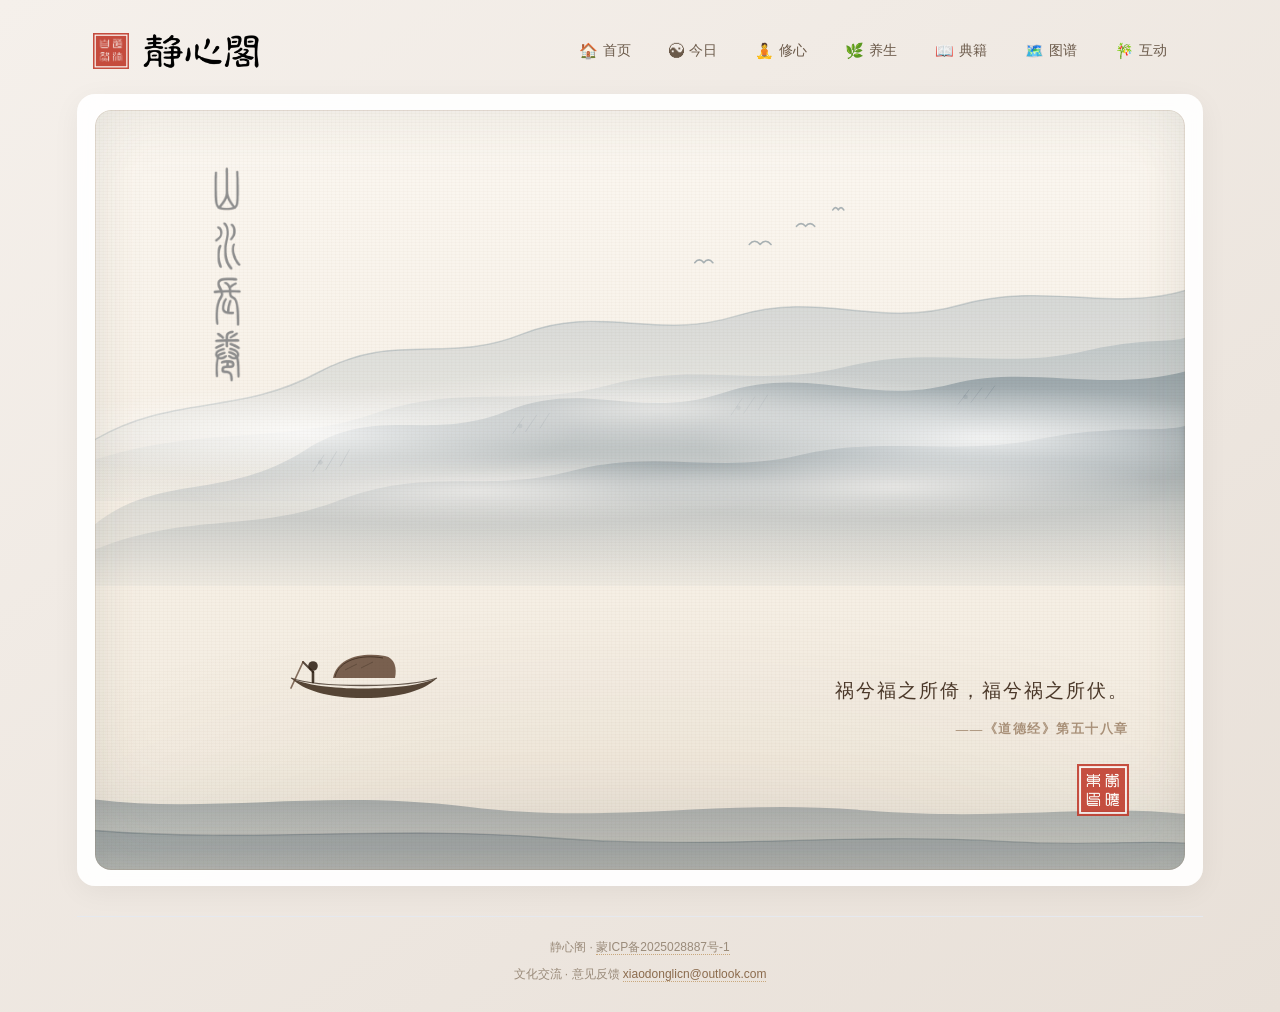
==== src/main/resources/static/index-test.html @ b9351927 "首页-优化" ====
<!DOCTYPE html>
<html lang="zh-CN">
<head>
    <meta charset="UTF-8">
    <meta name="viewport" content="width=device-width, initial-scale=1.0">
    <meta name="referrer" content="no-referrer" />
    <title>静心阁</title>
    <link rel="icon" type="image/svg+xml" href="data:image/svg+xml,%3Csvg xmlns='http://www.w3.org/2000/svg' viewBox='0 0 100 100'%3E%3Ctext y='.9em' font-size='90'%3E☯%3C/text%3E%3C/svg%3E">
    <style>

        /* ===== 全局重置 & 字体 ===== */
        * {
            margin: 0;
            padding: 0;
            box-sizing: border-box;
        }

        body {
            font-family: 'Segoe UI', 'PingFang SC', 'Microsoft YaHei', sans-serif;
            background: linear-gradient(145deg, #f5f0eb 0%, #e8e0d8 100%);
            min-height: 100vh;
            color: #2c2c2c;
            padding: 20px;
        }

        .container {
            max-width: min(88vw, 1800px);
            margin: 0 auto;
        }
        /* header 包裹层：让 nav 的 absolute 参照它 */
        .header-wrapper {
            position: relative;
            z-index: 100;
            margin-bottom: 12px;
        }
        /* ===== 头部 ===== */
        /* ===== 头部：移动端同样透明融入 ===== */
        header {
            background: transparent;
            backdrop-filter: none;
            -webkit-backdrop-filter: none;
            border-radius: 0;
            padding: 12px 16px;
            flex-direction: row;
            align-items: center;
            justify-content: space-between;
            text-align: left;
            position: relative;
            min-height: auto;
            gap: 14px;
            flex-wrap: nowrap;
            box-shadow: none;
            border-bottom: none;
        }
        @media (min-width: 769px) {
            nav {
                position: absolute;
                top: 50%;
                right: 20px;
                transform: translateY(-50%);
                display: flex;
                gap: 6px;
                align-items: center;
                z-index: 110;
            }
        }
        .logo {
            display: flex;
            align-items: center;
            gap: 10px;
        }

        /* 印章：小方图 */
        .logo-seal {
            width: 36px;
            height: 36px;
            object-fit: contain;
            display: block;
            opacity: 0.9;
            transition: opacity 0.3s ease, transform 0.3s ease;
            flex-shrink: 0;     /* 防止被挤压 */
        }

        .logo-seal:hover {
            opacity: 1;
            transform: scale(1.05);
        }

        .logo-banner {
            height: 38px;
            width: auto;
            object-fit: contain;
            display: block;
            opacity: 1;
            transition: opacity 0.3s ease, transform 0.3s ease;
        }

        .logo-banner:hover {
            opacity: 1;
            transform: scale(1.02);
        }

        /* ===== 导航：分组下拉 + 移动端抽屉 ===== */
        .nav-toggle {
            display: none;
            background: transparent;
            border: none;
            font-size: 22px;
            color: #5a3e2b;
            cursor: pointer;
            padding: 6px 10px;
            border-radius: 10px;
            transition: all 0.25s;
            font-family: 'STKaiti', 'KaiTi', serif;
        }

        .nav-toggle:hover,
        .nav-toggle:active {
            background: rgba(139, 107, 77, 0.10);
        }
        nav {
            display: flex;
            gap: 6px;
            align-items: center;
            flex-wrap: wrap;
        }



        .nav-group {
            position: relative;
        }

        .nav-group-title {
            display: inline-flex;
            align-items: center;
            gap: 5px;
            padding: 7px 16px;
            border-radius: 30px;
            font-size: 14px;
            font-weight: 500;
            color: #6b5a4a;
            cursor: pointer;
            transition: all 0.25s ease;
            white-space: nowrap;
            user-select: none;
            font-family: 'STKaiti', 'KaiTi', 'Georgia', serif;
        }

        .nav-group-title .nav-icon {
            font-size: 15px;
            line-height: 1;
        }

        .nav-group-title:hover {
            background: rgba(139, 107, 77, 0.12);
        }

        .nav-group-title.active {
            background: #5a3e2b;
            color: #fff;
        }

        /* ----- 下拉菜单（PC端水墨典雅版） ----- */
        .nav-dropdown {
            position: absolute;
            top: calc(100% + 14px);
            left: 50%;
            transform: translateX(-50%) translateY(-12px) scale(0.96);
            /* 宣纸质感：暖白渐变 + 细麻纹 */
            background:
                    repeating-linear-gradient(0deg, rgba(139,107,77,0.025) 0 1px, transparent 1px 3px),
                    repeating-linear-gradient(90deg, rgba(139,107,77,0.02) 0 1px, transparent 1px 4px),
                    linear-gradient(160deg, #fdfaf6 0%, #f8f2e9 100%);
            backdrop-filter: blur(14px) saturate(1.1);
            -webkit-backdrop-filter: blur(14px) saturate(1.1);
            border-radius: 6px;              /* 更方正，接近印章/册页 */
            padding: 10px 8px;
            min-width: 156px;
            /* 淡淡的墨线描边 + 极柔投影 */
            box-shadow:
                    inset 0 0 0 1px rgba(139, 107, 77, 0.18),
                    inset 0 0 24px rgba(139, 107, 77, 0.05),
                    0 12px 36px rgba(90, 62, 43, 0.16),
                    0 3px 10px rgba(90, 62, 43, 0.08);
            opacity: 0;
            visibility: hidden;
            /* 缓缓展开：位移 + 缩放 + 淡入，缓动更"水墨" */
            transition:
                    opacity 0.55s cubic-bezier(0.22, 0.61, 0.36, 1),
                    transform 0.55s cubic-bezier(0.22, 0.61, 0.36, 1),
                    visibility 0.55s;
            transform-origin: top center;
            z-index: 200;
            pointer-events: none;
        }

        /* 顶部小三角：改为"笔尖"般的墨点，而非生硬的方块 */
        .nav-dropdown::before {
            content: "";
            position: absolute;
            top: -5px;
            left: 50%;
            transform: translateX(-50%) rotate(45deg);
            width: 9px;
            height: 9px;
            background: #fdfaf6;
            border-left: 1px solid rgba(139, 107, 77, 0.2);
            border-top: 1px solid rgba(139, 107, 77, 0.2);
            border-radius: 2px 0 0 0;
        }

        /* 悬停桥：填补空隙，防止鼠标移动时菜单消失 */
        .nav-dropdown::after {
            content: "";
            position: absolute;
            top: -16px;
            left: 0;
            right: 0;
            height: 16px;
            background: transparent;
            pointer-events: auto;
        }

        .nav-group:hover .nav-dropdown,
        .nav-group.open .nav-dropdown {
            opacity: 1;
            visibility: visible;
            transform: translateX(-50%) translateY(0) scale(1);
            pointer-events: auto;
        }

        /* 子项：更舒展、更有书卷气 */
        .nav-dropdown a {
            display: block;
            position: relative;
            padding: 10px 22px;
            border-radius: 4px;
            font-size: 14px;
            color: #5a3e2b;
            white-space: nowrap;
            text-align: center;
            text-decoration: none;
            cursor: pointer;
            font-family: 'STKaiti', 'KaiTi', 'Georgia', serif;
            letter-spacing: 1px;
            /* 逐条淡入的初始态 */
            opacity: 0;
            transform: translateY(-4px);
            transition:
                    background 0.28s ease,
                    color 0.28s ease,
                    opacity 0.4s ease,
                    transform 0.4s ease;
        }

        /* 展开时子项逐条浮现 */
        .nav-group:hover .nav-dropdown a,
        .nav-group.open .nav-dropdown a {
            opacity: 1;
            transform: translateY(0);
        }
        .nav-group:hover .nav-dropdown a:nth-child(1),
        .nav-group.open .nav-dropdown a:nth-child(1) { transition-delay: 0.08s; }
        .nav-group:hover .nav-dropdown a:nth-child(2),
        .nav-group.open .nav-dropdown a:nth-child(2) { transition-delay: 0.14s; }
        .nav-group:hover .nav-dropdown a:nth-child(3),
        .nav-group.open .nav-dropdown a:nth-child(3) { transition-delay: 0.20s; }
        .nav-group:hover .nav-dropdown a:nth-child(4),
        .nav-group.open .nav-dropdown a:nth-child(4) { transition-delay: 0.26s; }

        /* hover：淡墨晕染 + 左侧竖线点缀 */
        .nav-dropdown a:hover {
            background: linear-gradient(90deg,
            rgba(139, 107, 77, 0.10) 0%,
            rgba(139, 107, 77, 0.04) 60%,
            transparent 100%);
            color: #3d2a1a;
        }

        .nav-dropdown a:hover::before {
            content: "";
            position: absolute;
            left: 8px;
            top: 50%;
            transform: translateY(-50%);
            width: 2px;
            height: 55%;
            border-radius: 2px;
            background: #c0392b;
            opacity: 0.7;
        }

        /* active：以印章式深墨块呈现 */
        .nav-dropdown a.active {
            background: linear-gradient(145deg, #5a3e2b 0%, #4a3222 100%);
            color: #fdfaf6;
            box-shadow:
                    inset 0 0 0 1px rgba(255, 255, 255, 0.08),
                    0 2px 8px rgba(90, 62, 43, 0.25);
        }

        .nav-dropdown a.active::before {
            background: #c9a87c;   /* active 时左侧竖线换为金色，更雅致 */
            opacity: 0.9;
        }

        /* 遮罩层（默认隐藏） */
        .nav-overlay {
            position: fixed;
            inset: 0;
            background: radial-gradient(ellipse at top,
            rgba(61, 42, 26, 0.28) 0%,
            rgba(61, 42, 26, 0.42) 100%);
            opacity: 0;
            visibility: hidden;
            transition: all 0.4s ease;
            z-index: 190;
            backdrop-filter: blur(2px);
            -webkit-backdrop-filter: blur(2px);
        }

        .nav-overlay.show {
            opacity: 1;
            visibility: visible;
        }

        /* ===== 主内容 ===== */
        main {
            background: rgba(255, 255, 255, 0.92);
            backdrop-filter: blur(12px);
            border-radius: 18px;
            padding: 16px 18px;
            box-shadow: 0 6px 28px rgba(0, 0, 0, 0.05);
            min-height: 480px;
            position: relative;   /* 新增 */
            z-index: 1;           /* 新增 */
        }
        /* 首页：让主内容区撑满首屏，把页脚推到折叠线以下 */
        #home-tab.active {
            min-height: calc(100vh - 140px);
            display: flex;
            flex-direction: column;
        }

        #home-tab.active .home-scroll {
            flex: 1;
            min-height: 0;   /* 取消原来的固定 min-height，由 flex 撑开 */
        }

        .tab-content {
            display: none;
            animation: fadeIn 0.45s ease;
        }

        .tab-content.active {
            display: block;
        }

        @keyframes fadeIn {
            from {
                opacity: 0;
                transform: translateY(12px);
            }
            to {
                opacity: 1;
                transform: translateY(0);
            }
        }

        h2 {
            font-size: 26px;
            font-weight: 600;
            color: #4a3728;
            margin-bottom: 22px;
            display: flex;
            align-items: center;
            gap: 12px;
        }

        h2 i {
            color: #8b6b4d;
        }

        h3 {
            font-size: 18px;
            font-weight: 600;
            color: #4a3728;
            margin: 18px 0 12px;
        }

        /* ========================================================= */
        /* 每日运势 (原有) */
        /* ========================================================= */
        /* 占位引导卡片 */
        .fortune-placeholder {
            text-align: center;
            padding: 50px 20px 40px;
            background: linear-gradient(145deg, #fdfaf7, #f5ede6);
            border-radius: 16px;
            border: 2px dashed #d5c8b8;
            animation: fadeIn 0.5s ease;
        }

        .fortune-placeholder .placeholder-icon {
            font-size: 64px;
            display: block;
            margin-bottom: 16px;
            opacity: 0.7;
        }

        .fortune-placeholder h3 {
            font-size: 22px;
            color: #4a3728;
            margin-bottom: 10px;
            font-weight: 600;
        }

        .fortune-placeholder p {
            font-size: 16px;
            color: #7a6b5a;
            line-height: 1.8;
            margin-bottom: 20px;
        }

        .fortune-placeholder .placeholder-hints {
            display: flex;
            flex-wrap: wrap;
            gap: 12px;
            justify-content: center;
        }

        .fortune-placeholder .placeholder-hints span {
            background: #f0ece6;
            padding: 6px 18px;
            border-radius: 30px;
            font-size: 14px;
            color: #5a3e2b;
        }

        /* ========================================================= */
        /* 每日运势：选择区 */
        /* ========================================================= */
        .fortune-selector {
            display: flex;
            align-items: center;
            gap: 16px;
            flex-wrap: wrap;
            margin-bottom: 24px;
            padding: 20px 24px;
            background: #f8f4f0;
            border-radius: 14px;
        }

        .fortune-selector label {
            font-size: 15px;
            font-weight: 500;
            color: #5a3e2b;
            white-space: nowrap;
        }

        .fortune-selector select {
            height: 42px;
            min-width: 140px;
            padding: 0 34px 0 16px;
            border: 2px solid #e0d5c8;
            border-radius: 12px;
            font-size: 15px;
            background: #fff;
            color: #4a3728;
            cursor: pointer;
            font-family: inherit;
            transition: border-color 0.25s, box-shadow 0.25s;
            appearance: none;
            -webkit-appearance: none;
            background-image: url("data:image/svg+xml,%3Csvg xmlns='http://www.w3.org/2000/svg' viewBox='0 0 12 12'%3E%3Cpath d='M2 4 L6 8 L10 4' stroke='%238b6b4d' stroke-width='1.6' fill='none' stroke-linecap='round' stroke-linejoin='round'/%3E%3C/svg%3E");
            background-repeat: no-repeat;
            background-position: right 12px center;
            background-size: 12px;
        }

        .fortune-selector select:focus {
            outline: none;
            border-color: #8b6b4d;
            box-shadow: 0 0 0 4px rgba(139, 107, 77, 0.08);
        }

        .fortune-selector button {
            height: 42px;
            padding: 0 32px;
            border: none;
            border-radius: 30px;
            background: linear-gradient(145deg, #8b6b4d, #6b4f3a);
            color: #fff;
            font-size: 15px;
            font-weight: 500;
            cursor: pointer;
            transition: all 0.25s;
            box-shadow: 0 2px 10px rgba(139, 107, 77, 0.22);
        }

        .fortune-selector button:hover {
            transform: translateY(-1px);
            box-shadow: 0 6px 18px rgba(139, 107, 77, 0.32);
        }

        .fortune-selector button:disabled {
            opacity: 0.6;
            transform: none;
            box-shadow: none;
        }

        /* ----- 移动端：label 缩小放上方 ----- */
        @media (max-width: 768px) {
            .fortune-selector {
                flex-direction: column;
                align-items: stretch;
                gap: 10px;
                padding: 16px 18px;
            }

            /* label 缩小，左对齐 */
            .fortune-selector label {
                font-size: 13px;
                color: #8b7a6a;
                font-weight: 400;
                margin-bottom: -4px;   /* 与下拉框更贴近 */
            }

            /* 下拉框全宽 */
            .fortune-selector select {
                width: 100%;
                height: 42px;
                font-size: 14px;
            }

            /* 按钮全宽 */
            .fortune-selector button {
                width: 100%;
                height: 42px;
                font-size: 14px;
            }
        }

        @media (max-width: 480px) {
            .fortune-selector {
                padding: 14px 14px;
            }

            .fortune-selector label {
                font-size: 12px;
            }

            .fortune-selector select,
            .fortune-selector button {
                height: 40px;
                font-size: 13px;
            }
        }

        .fortune-result {
            animation: fadeIn 0.5s ease;
        }

        .fortune-card {
            background: linear-gradient(145deg, #fdfaf7, #f5ede6);
            border-radius: 16px;
            padding: 28px 32px;
            border: 1px solid #e8ddd0;
        }

        .fortune-header {
            display: flex;
            justify-content: space-between;
            align-items: center;
            flex-wrap: wrap;
            gap: 10px;
            margin-bottom: 18px;
            padding-bottom: 14px;
            border-bottom: 2px dashed #e0d3c4;
        }

        .fortune-date {
            font-size: 15px;
            color: #7a6b5a;
        }

        .fortune-zodiac {
            font-size: 20px;
            font-weight: 600;
            color: #5a3e2b;
        }

        .fortune-level {
            padding: 6px 22px;
            border-radius: 30px;
            font-weight: 600;
            font-size: 18px;
        }

        .fortune-level[data-level="上上签"] {
            background: #fce4b8;
            color: #8b6914;
        }
        .fortune-level[data-level="上签"] {
            background: #d4edda;
            color: #155724;
        }
        .fortune-level[data-level="中签"] {
            background: #fff3cd;
            color: #856404;
        }
        .fortune-level[data-level="下签"] {
            background: #f8d7da;
            color: #721c24;
        }
        .fortune-level[data-level="下下签"] {
            background: #f8d7da;
            color: #721c24;
        }

        .fortune-score {
            text-align: center;
            padding: 16px 0 20px;
        }

        .score-label {
            display: block;
            font-size: 14px;
            color: #8b7a6a;
            margin-bottom: 4px;
        }

        .score-value {
            font-size: 48px;
            font-weight: 700;
            background: linear-gradient(145deg, #8b6b4d, #c9a87c);
            -webkit-background-clip: text;
            -webkit-text-fill-color: transparent;
            background-clip: text;
        }

        .fortune-details {
            display: grid;
            grid-template-columns: 1fr 1fr;
            gap: 12px;
            margin-bottom: 18px;
        }

        .detail-item {
            background: #fff;
            padding: 12px 16px;
            border-radius: 10px;
            display: flex;
            align-items: center;
            gap: 10px;
            box-shadow: 0 2px 8px rgba(0, 0, 0, 0.04);
        }

        .detail-item i {
            color: #8b6b4d;
            width: 20px;
            text-align: center;
        }

        .fortune-extra {
            background: #fff;
            padding: 16px 22px;
            border-radius: 12px;
            display: flex;
            flex-direction: column;
            gap: 10px;
        }

        .fortune-extra>div {
            display: flex;
            align-items: center;
            gap: 10px;
            flex-wrap: wrap;
        }

        .color-tag {
            display: inline-block;
            padding: 2px 14px;
            border-radius: 14px;
            font-size: 13px;
            color: #fff;
            margin-right: 4px;
        }

        .advice {
            color: #5a3e2b;
            font-weight: 500;
        }

        /* ========================================================= */
        /* 道家智慧 (原有) */
        /* ========================================================= */
        .daoism-controls {
            display: flex;
            gap: 16px;
            flex-wrap: wrap;
            margin-bottom: 24px;
            padding: 16px 22px;
            background: #f8f4f0;
            border-radius: 14px;
            align-items: center;
        }

        .daoism-controls button {
            padding: 8px 26px;
            border: none;
            border-radius: 30px;
            background: #5a3e2b;
            color: #fff;
            font-size: 15px;
            cursor: pointer;
            transition: all 0.25s;
        }

        .daoism-controls button:hover {
            background: #4a3222;
            transform: scale(1.02);
        }

        .category-filter {
            display: flex;
            align-items: center;
            gap: 10px;
        }

        .category-filter select {
            padding: 8px 16px;
            border-radius: 10px;
            border: 2px solid #ddd;
            background: #fff;
            cursor: pointer;
        }

        .daoism-quotes {
            display: grid;
            grid-template-columns: 1fr 1fr;
            gap: 20px;
        }

        .quote-card {
            background: #fdfaf7;
            border-radius: 14px;
            padding: 20px 24px;
            border-left: 4px solid #8b6b4d;
            transition: all 0.3s;
        }

        .quote-card:hover {
            transform: translateY(-2px);
            box-shadow: 0 6px 22px rgba(0, 0, 0, 0.06);
        }

        .quote-source {
            font-size: 14px;
            color: #8b6b4d;
            font-weight: 600;
            margin-bottom: 8px;
        }

        .quote-original {
            font-size: 20px;
            font-weight: 400;
            color: #2c2c2c;
            line-height: 1.8;
            margin-bottom: 10px;
            font-family: 'STKaiti', 'KaiTi', 'Georgia', serif;
        }

        .quote-translation {
            font-size: 15px;
            color: #5a5a5a;
            line-height: 1.6;
            margin-bottom: 8px;
            padding: 10px 16px;
            background: #f5f0ea;
            border-radius: 8px;
        }

        .quote-interpretation {
            font-size: 14px;
            color: #7a6b5a;
            line-height: 1.6;
            padding: 10px 16px;
            background: #edf0f5;
            border-radius: 8px;
        }

        .quote-category {
            display: inline-block;
            margin-top: 10px;
            padding: 2px 16px;
            border-radius: 20px;
            font-size: 12px;
            background: #e8ddd0;
            color: #5a3e2b;
        }

        /* ========================================================= */
        /* 五行学说 (原有) */
        /* ========================================================= */
        .elements-grid {
            display: grid;
            grid-template-columns: repeat(auto-fit, minmax(170px, 1fr));
            gap: 16px;
            margin-bottom: 28px;
        }

        .element-card {
            background: #fdfaf7;
            border-radius: 14px;
            padding: 20px 16px;
            text-align: center;
            border: 2px solid #e8ddd0;
            transition: all 0.3s;
            cursor: default;
        }

        .element-card:hover {
            transform: translateY(-4px);
            box-shadow: 0 8px 28px rgba(0, 0, 0, 0.07);
        }

        .element-icon {
            font-size: 34px;
            display: block;
            margin-bottom: 6px;
        }

        .element-name {
            font-size: 22px;
            font-weight: 700;
            color: #4a3728;
        }

        .element-desc {
            font-size: 13px;
            color: #7a6b5a;
            margin-top: 4px;
        }

        .element-detail {
            font-size: 12px;
            color: #9a8b7a;
            margin-top: 4px;
        }

        .element-color {
            display: inline-block;
            width: 24px;
            height: 24px;
            border-radius: 50%;
            margin-top: 8px;
            border: 2px solid #ddd;
        }

        .elements-relationship {
            background: #f8f4f0;
            border-radius: 14px;
            padding: 20px 24px;
            margin-top: 8px;
        }

        .elements-relationship h3 {
            text-align: center;
            color: #4a3728;
            margin-bottom: 14px;
        }

        .relationship-diagram {
            display: grid;
            grid-template-columns: 1fr 1fr;
            gap: 20px;
        }

        .relationship-item {
            background: #fff;
            padding: 16px 20px;
            border-radius: 12px;
            text-align: center;
        }

        .relationship-item h4 {
            color: #4a3728;
            margin-bottom: 6px;
        }

        .relationship-item p {
            font-size: 18px;
            font-weight: 500;
            color: #5a3e2b;
            letter-spacing: 2px;
        }

        .relationship-item small {
            color: #8b7a6a;
            font-size: 13px;
        }

        .relationship-item.generates {
            border-left: 4px solid #4caf50;
        }
        .relationship-item.restricts {
            border-left: 4px solid #e74c3c;
        }

        /* ========================================================= */
        /* 新增：每日一签 */
        /* ========================================================= */
        .daily-sign-container {
            max-width: 680px;
            margin: 0 auto;
            padding: 10px 0;
            text-align: center;
        }
        .sign-intro {
            text-align: center;
            padding: 40px 24px 34px;
            background: linear-gradient(145deg, #fdfaf7, #f5ede6);
            border-radius: 18px;
            border: 2px dashed #d5c8b8;
            animation: fadeIn 0.5s ease;
        }
        .sign-intro-icon {
            font-size: 64px;
            line-height: 1;
            margin-bottom: 12px;
            opacity: 0.75;
            text-align: center;
        }

        .sign-intro h3 {
            font-size: 22px;
            color: #4a3728;
            margin-bottom: 10px;
        }

        .sign-intro p {
            font-size: 16px;
            color: #7a6b5a;
            line-height: 1.9;
            margin-bottom: 24px;
        }

        .sign-btn-primary {
            padding: 12px 44px;
            border: none;
            border-radius: 30px;
            background: linear-gradient(145deg, #8b6b4d, #6b4f3a);
            color: #fff;
            font-size: 16px;
            font-weight: 500;
            cursor: pointer;
            transition: all 0.25s;
        }

        .sign-btn-primary:hover {
            transform: translateY(-2px);
            box-shadow: 0 8px 24px rgba(139, 107, 77, 0.32);
        }

        .sign-result {
            animation: fadeIn 0.5s ease;
        }
        .daily-sign-date {
            font-size: 16px;
            color: #7a6b5a;
            margin-bottom: 20px;
            text-align: center;
        }

        .daily-sign-card {
            background: linear-gradient(145deg, #fdfaf7, #f5ede6);
            border-radius: 20px;
            padding: 40px 36px 36px;
            border: 2px solid #e8ddd0;
            max-width: 700px;
            margin: 0 auto;
            position: relative;
            box-shadow: 0 4px 20px rgba(0, 0, 0, 0.04);
        }

        .daily-sign-card .sign-icon {
            font-size: 48px;
            display: block;
            margin-bottom: 12px;
            opacity: 0.7;
        }

        .daily-sign-card .sign-original {
            font-size: 28px;
            font-weight: 400;
            color: #2c2c2c;
            line-height: 1.8;
            font-family: 'STKaiti', 'KaiTi', 'Georgia', serif;
            margin-bottom: 16px;
        }

        .daily-sign-card .sign-translation {
            font-size: 16px;
            color: #5a5a5a;
            line-height: 1.7;
            padding: 14px 20px;
            background: #f5f0ea;
            border-radius: 12px;
            margin-bottom: 12px;
        }

        .daily-sign-card .sign-interpretation {
            font-size: 15px;
            color: #7a6b5a;
            line-height: 1.7;
            padding: 14px 20px;
            background: #edf0f5;
            border-radius: 12px;
            margin-bottom: 16px;
        }

        .daily-sign-card .sign-source {
            font-size: 14px;
            color: #8b6b4d;
            font-weight: 600;
        }

        .daily-sign-card .sign-tag {
            display: inline-block;
            margin-top: 12px;
            padding: 4px 20px;
            border-radius: 30px;
            font-size: 13px;
            background: #e8ddd0;
            color: #5a3e2b;
        }

        .daily-sign-refresh {
            display: block;
            margin: 24px auto 0;
            padding: 10px 36px;
            border: none;
            border-radius: 30px;
            background: linear-gradient(145deg, #8b6b4d, #6b4f3a);
            color: #fff;
            font-size: 15px;
            font-weight: 500;
            cursor: pointer;
            transition: all 0.25s;
        }

        .daily-sign-refresh:hover {
            transform: translateY(-2px);
            box-shadow: 0 8px 24px rgba(139, 107, 77, 0.32);
        }

        /* ========================================================= */
        /* 新增：静心引导（冥想计时器） */
        /* ========================================================= */
        .meditation-container {
            max-width: 600px;
            margin: 0 auto;
            text-align: center;
        }

        .meditation-timer {
            font-size: 72px;
            font-weight: 300;
            color: #4a3728;
            font-family: 'Georgia', serif;
            letter-spacing: 4px;
            padding: 30px 0 10px;
            background: #fdfaf7;
            border-radius: 20px;
            border: 2px solid #e8ddd0;
            margin-bottom: 20px;
        }

        .meditation-timer .timer-label {
            font-size: 16px;
            font-weight: 400;
            color: #8b7a6a;
            letter-spacing: 2px;
            display: block;
            margin-bottom: 6px;
            font-family: 'Segoe UI', 'PingFang SC', sans-serif;
        }

        .meditation-controls {
            display: flex;
            gap: 14px;
            flex-wrap: wrap;
            justify-content: center;
            margin: 16px 0 20px;
        }

        .meditation-controls button {
            padding: 10px 28px;
            border: none;
            border-radius: 30px;
            font-size: 15px;
            font-weight: 500;
            cursor: pointer;
            transition: all 0.25s;
            min-width: 80px;
        }

        .meditation-controls .btn-start {
            background: linear-gradient(145deg, #5a7a4a, #3d5a32);
            color: #fff;
        }

        .meditation-controls .btn-start:hover {
            transform: translateY(-2px);
            box-shadow: 0 8px 24px rgba(61, 90, 50, 0.3);
        }

        .meditation-controls .btn-start.running {
            background: linear-gradient(145deg, #c0392b, #962d22);
        }

        .meditation-controls .btn-reset {
            background: #e8ddd0;
            color: #5a3e2b;
        }

        .meditation-controls .btn-reset:hover {
            background: #d5c8b8;
        }

        .meditation-controls .btn-preset {
            background: #f0ece6;
            color: #5a3e2b;
            font-size: 13px;
            padding: 10px 18px;
            min-width: 60px;
        }

        .meditation-controls .btn-preset:hover {
            background: #e0d8ce;
        }

        .meditation-controls .btn-preset.active-preset {
            background: #8b6b4d;
            color: #fff;
        }

        .meditation-guide {
            background: #f8f4f0;
            border-radius: 14px;
            padding: 20px 24px;
            margin-top: 16px;
            min-height: 80px;
            display: flex;
            align-items: center;
            justify-content: center;
            font-size: 18px;
            color: #4a3728;
            line-height: 1.8;
            font-family: 'STKaiti', 'KaiTi', 'Georgia', serif;
            transition: all 0.3s;
        }

        /* ===== 静心音乐播放器（紧凑可折叠） ===== */
        .meditation-music {
            background: #f8f4f0;
            border-radius: 14px;
            margin-top: 18px;
            overflow: hidden;
            transition: all 0.3s ease;
        }

        /* --- 顶部一行控制条（始终可见） --- */
        .music-bar {
            display: flex;
            align-items: center;
            gap: 12px;
            padding: 12px 18px;
            cursor: pointer;
            user-select: none;
            transition: background 0.25s;
        }

        .music-bar:hover {
            background: #f0ece6;
        }

        .music-bar .bar-icon {
            width: 34px;
            height: 34px;
            border-radius: 50%;
            background: #e8ddd0;
            color: #5a3e2b;
            display: flex;
            align-items: center;
            justify-content: center;
            font-size: 13px;
            flex-shrink: 0;
            transition: all 0.25s;
        }

        .music-bar.playing .bar-icon {
            background: #8b6b4d;
            color: #fff;
        }

        /* 播放中的跳动音符 */
        .music-bar .bar-bars {
            display: none;
            align-items: flex-end;
            gap: 2px;
            height: 12px;
            margin-left: 4px;
        }

        .music-bar.playing .bar-bars {
            display: inline-flex;
        }

        .music-bar .bar-bars span {
            width: 3px;
            background: #8b6b4d;
            border-radius: 2px;
            animation: musicBar 0.9s ease-in-out infinite;
        }

        .music-bar .bar-bars span:nth-child(1) { height: 5px; animation-delay: 0s; }
        .music-bar .bar-bars span:nth-child(2) { height: 11px; animation-delay: 0.15s; }
        .music-bar .bar-bars span:nth-child(3) { height: 7px; animation-delay: 0.3s; }
        .music-bar .bar-bars span:nth-child(4) { height: 12px; animation-delay: 0.45s; }

        @keyframes musicBar {
            0%, 100% { transform: scaleY(0.5); }
            50% { transform: scaleY(1); }
        }

        .music-bar .bar-info {
            flex: 1;
            min-width: 0;
            display: flex;
            flex-direction: column;
            gap: 2px;
        }

        .music-bar .bar-title {
            font-size: 14px;
            font-weight: 600;
            color: #5a3e2b;
            white-space: nowrap;
            overflow: hidden;
            text-overflow: ellipsis;
        }

        .music-bar .bar-sub {
            font-size: 12px;
            color: #9a8b7a;
            white-space: nowrap;
            overflow: hidden;
            text-overflow: ellipsis;
        }

        /* 播放/暂停按钮 */
        .music-bar .bar-play {
            width: 36px;
            height: 36px;
            border-radius: 50%;
            border: none;
            background: #8b6b4d;
            color: #fff;
            font-size: 13px;
            cursor: pointer;
            flex-shrink: 0;
            display: flex;
            align-items: center;
            justify-content: center;
            transition: all 0.25s;
        }

        .music-bar .bar-play:hover {
            background: #6b4f3a;
            transform: scale(1.06);
        }

        .music-bar .bar-play:disabled {
            background: #d5c8b8;
            cursor: not-allowed;
            transform: none;
        }

        /* 展开箭头 */
        .music-bar .bar-arrow {
            color: #9a8b7a;
            font-size: 12px;
            flex-shrink: 0;
            transition: transform 0.3s ease;
        }

        .meditation-music.expanded .bar-arrow {
            transform: rotate(180deg);
        }

        /* --- 展开后的曲目区 --- */
        .music-panel {
            max-height: 0;
            overflow: hidden;
            transition: max-height 0.35s ease;
        }

        .meditation-music.expanded .music-panel {
            max-height: 420px;
        }

        .music-panel-inner {
            padding: 4px 16px 16px;
            border-top: 1px dashed #e0d5c8;
        }

        .music-volume-row {
            display: flex;
            align-items: center;
            gap: 10px;
            padding: 12px 4px;
            font-size: 13px;
            color: #8b7a6a;
        }

        .music-volume-row input[type="range"] {
            flex: 1;
            accent-color: #8b6b4d;
            cursor: pointer;
        }

        .music-volume-row .vol-value {
            font-size: 12px;
            color: #9a8b7a;
            min-width: 34px;
            text-align: right;
        }

        .music-track-list {
            display: flex;
            flex-direction: column;
            gap: 6px;
            max-height: 240px;
            overflow-y: auto;
        }

        .music-track {
            display: flex;
            align-items: center;
            gap: 10px;
            padding: 8px 12px;
            border-radius: 10px;
            background: #fff;
            cursor: pointer;
            transition: all 0.2s;
            border: 1.5px solid transparent;
        }

        .music-track:hover {
            background: #f5ede6;
            border-color: #e0d5c8;
        }

        .music-track.active {
            background: #f0e6da;
            border-color: #8b6b4d;
        }

        .music-track .track-icon {
            width: 28px;
            height: 28px;
            border-radius: 50%;
            background: #e8ddd0;
            color: #5a3e2b;
            display: flex;
            align-items: center;
            justify-content: center;
            font-size: 11px;
            flex-shrink: 0;
        }

        .music-track.active .track-icon {
            background: #8b6b4d;
            color: #fff;
        }

        .music-track .track-info {
            flex: 1;
            min-width: 0;
        }

        .music-track .track-name {
            font-size: 13px;
            font-weight: 500;
            color: #4a3728;
            white-space: nowrap;
            overflow: hidden;
            text-overflow: ellipsis;
        }

        .music-track .track-desc {
            font-size: 11px;
            color: #9a8b7a;
            margin-top: 1px;
            white-space: nowrap;
            overflow: hidden;
            text-overflow: ellipsis;
        }

        .music-track .track-check {
            color: #8b6b4d;
            font-size: 12px;
            flex-shrink: 0;
            opacity: 0;
        }

        .music-track.active .track-check {
            opacity: 1;
        }

        .music-panel-tip {
            font-size: 11px;
            color: #b0a090;
            text-align: center;
            margin-top: 10px;
            line-height: 1.6;
        }

        @media (max-width: 480px) {
            .music-bar {
                padding: 10px 14px;
                gap: 10px;
            }
            .music-bar .bar-play {
                width: 32px;
                height: 32px;
            }
            .music-bar .bar-icon {
                width: 30px;
                height: 30px;
            }
            .music-panel-inner {
                padding: 4px 12px 14px;
            }
        }

        .music-track-list {
            display: flex;
            flex-direction: column;
            gap: 8px;
        }

        .music-track {
            display: flex;
            align-items: center;
            gap: 12px;
            padding: 10px 14px;
            border-radius: 10px;
            background: #fff;
            cursor: pointer;
            transition: all 0.25s;
            border: 2px solid transparent;
        }

        .music-track:hover {
            background: #f5ede6;
            border-color: #e0d5c8;
        }

        .music-track.active {
            background: #f0e6da;
            border-color: #8b6b4d;
        }

        .music-track .track-play {
            width: 34px;
            height: 34px;
            border-radius: 50%;
            background: #e8ddd0;
            color: #5a3e2b;
            display: flex;
            align-items: center;
            justify-content: center;
            font-size: 13px;
            flex-shrink: 0;
            transition: all 0.25s;
        }

        .music-track.active .track-play {
            background: #8b6b4d;
            color: #fff;
        }

        .music-track .track-info {
            flex: 1;
            min-width: 0;
        }

        .music-track .track-name {
            font-size: 14px;
            font-weight: 500;
            color: #4a3728;
        }

        .music-track .track-desc {
            font-size: 12px;
            color: #9a8b7a;
            margin-top: 2px;
        }

        .music-track .track-status {
            font-size: 12px;
            color: #8b6b4d;
            flex-shrink: 0;
        }

        /* 播放中的跳动音符动画 */
        .music-playing-bars {
            display: inline-flex;
            align-items: flex-end;
            gap: 2px;
            height: 14px;
            margin-left: 4px;
        }

        .music-playing-bars span {
            width: 3px;
            background: #8b6b4d;
            border-radius: 2px;
            animation: musicBar 0.9s ease-in-out infinite;
        }

        .music-playing-bars span:nth-child(1) { height: 6px; animation-delay: 0s; }
        .music-playing-bars span:nth-child(2) { height: 12px; animation-delay: 0.15s; }
        .music-playing-bars span:nth-child(3) { height: 8px; animation-delay: 0.3s; }
        .music-playing-bars span:nth-child(4) { height: 14px; animation-delay: 0.45s; }

        @keyframes musicBar {
            0%, 100% { transform: scaleY(0.5); }
            50% { transform: scaleY(1); }
        }

        .meditation-music .music-tip {
            font-size: 12px;
            color: #9a8b7a;
            text-align: center;
            margin-top: 12px;
            line-height: 1.7;
        }

        @media (max-width: 480px) {
            .meditation-music {
                padding: 14px 14px;
            }
            .meditation-music .music-volume input[type="range"] {
                width: 64px;
            }
        }
        .music-bar.loading .bar-play {
            background: #a89078;
            cursor: wait;
        }
        .meditation-guide .guide-icon {
            font-size: 32px;
            margin-right: 16px;
            opacity: 0.6;
        }

        /* ========================================================= */
        /* 新增：四时养生 */
        /* ========================================================= */
        .season-container {
            padding: 4px 0;
        }

        .season-current {
            background: linear-gradient(145deg, #fdfaf7, #f5ede6);
            border-radius: 16px;
            padding: 24px 28px;
            border: 1px solid #e8ddd0;
            margin-bottom: 24px;
            display: flex;
            flex-wrap: wrap;
            align-items: center;
            gap: 20px;
        }

        .season-current .season-icon {
            font-size: 56px;
            text-align: center;
            min-width: 80px;
        }

        .season-current .season-info {
            flex: 1;
        }

        .season-current .season-info .name {
            font-size: 28px;
            font-weight: 600;
            color: #4a3728;
        }

        .season-current .season-info .sub {
            font-size: 16px;
            color: #7a6b5a;
            margin-top: 4px;
        }

        .season-current .season-info .element-tag {
            display: inline-block;
            margin-top: 8px;
            padding: 4px 20px;
            border-radius: 30px;
            font-size: 14px;
            background: #e8ddd0;
            color: #5a3e2b;
            font-weight: 500;
        }

        .season-grid {
            display: grid;
            grid-template-columns: 1fr 1fr 1fr;
            gap: 16px;
        }

        .season-card {
            background: #fdfaf7;
            border-radius: 14px;
            padding: 20px 22px;
            border: 1px solid #e8ddd0;
            transition: all 0.3s;
        }

        .season-card:hover {
            transform: translateY(-2px);
            box-shadow: 0 6px 22px rgba(0, 0, 0, 0.05);
        }

        .season-card .card-icon {
            font-size: 28px;
            display: block;
            margin-bottom: 6px;
        }

        .season-card .card-title {
            font-size: 16px;
            font-weight: 600;
            color: #4a3728;
            margin-bottom: 6px;
        }

        .season-card .card-content {
            font-size: 14px;
            color: #5a5a5a;
            line-height: 1.7;
        }

        .season-card .card-content li {
            list-style: none;
            padding: 2px 0;
        }

        .season-card .card-content li::before {
            content: "· ";
            color: #8b6b4d;
        }

        /* ========================================================= */
        /* 新增：测测你的道号 */
        /* ========================================================= */
        .daoname-container {
            max-width: 680px;
            margin: 0 auto;
        }

        .daoname-intro {
            text-align: center;
            padding: 40px 24px 34px;
            background: linear-gradient(145deg, #fdfaf7, #f5ede6);
            border-radius: 18px;
            border: 2px dashed #d5c8b8;
            animation: fadeIn 0.5s ease;
        }

        .daoname-intro-icon {
            font-size: 64px;
            line-height: 1;
            margin-bottom: 12px;
            opacity: 0.75;
        }

        .daoname-intro h3 {
            font-size: 22px;
            color: #4a3728;
            margin-bottom: 10px;
        }

        .daoname-intro p {
            font-size: 16px;
            color: #7a6b5a;
            line-height: 1.9;
            margin-bottom: 18px;
        }

        .daoname-hints {
            display: flex;
            flex-wrap: wrap;
            gap: 10px;
            justify-content: center;
            margin-bottom: 24px;
        }

        .daoname-hints span {
            background: #f0ece6;
            padding: 6px 16px;
            border-radius: 30px;
            font-size: 13px;
            color: #5a3e2b;
        }

        .daoname-btn-primary {
            padding: 11px 38px;
            border: none;
            border-radius: 30px;
            background: linear-gradient(145deg, #8b6b4d, #6b4f3a);
            color: #fff;
            font-size: 16px;
            font-weight: 500;
            cursor: pointer;
            transition: all 0.25s;
        }

        .daoname-btn-primary:hover {
            transform: translateY(-2px);
            box-shadow: 0 8px 24px rgba(139, 107, 77, 0.32);
        }

        .daoname-btn-secondary {
            padding: 11px 30px;
            border: 2px solid #d5c8b8;
            border-radius: 30px;
            background: #fff;
            color: #5a3e2b;
            font-size: 15px;
            font-weight: 500;
            cursor: pointer;
            transition: all 0.25s;
        }

        .daoname-btn-secondary:hover {
            background: #f5ede6;
            border-color: #8b6b4d;
        }

        /* ----- 答题 ----- */
        .daoname-quiz {
            animation: fadeIn 0.4s ease;
        }

        .daoname-progress {
            display: flex;
            align-items: center;
            gap: 14px;
            margin-bottom: 26px;
        }

        .daoname-progress-bar {
            flex: 1;
            height: 8px;
            background: #ece4da;
            border-radius: 8px;
            overflow: hidden;
        }

        .daoname-progress-fill {
            height: 100%;
            width: 20%;
            border-radius: 8px;
            background: linear-gradient(90deg, #8b6b4d, #c9a87c);
            transition: width 0.4s ease;
        }

        .daoname-progress-text {
            font-size: 14px;
            color: #8b7a6a;
            font-weight: 500;
            white-space: nowrap;
        }

        .daoname-question {
            font-size: 21px;
            font-weight: 600;
            color: #4a3728;
            line-height: 1.6;
            margin-bottom: 22px;
            padding-left: 4px;
            font-family: 'STKaiti', 'KaiTi', 'Georgia', serif;
        }

        .daoname-options {
            display: grid;
            grid-template-columns: 1fr 1fr;
            gap: 14px;
        }

        .daoname-option {
            background: #fdfaf7;
            border: 2px solid #e8ddd0;
            border-radius: 14px;
            padding: 18px 20px;
            cursor: pointer;
            transition: all 0.25s;
            text-align: left;
            font-size: 15px;
            color: #4a3728;
            line-height: 1.6;
            display: flex;
            align-items: center;
            gap: 10px;
        }

        .daoname-option:hover {
            border-color: #8b6b4d;
            background: #f8f0e8;
            transform: translateY(-2px);
            box-shadow: 0 6px 20px rgba(139, 107, 77, 0.12);
        }

        .daoname-option .opt-icon {
            font-size: 22px;
            flex-shrink: 0;
        }

        .daoname-option.selected {
            border-color: #8b6b4d;
            background: #f0e6da;
        }

        /* ----- 结果 ----- */
        .daoname-result {
            animation: fadeIn 0.5s ease;
        }

        .daoname-result-card {
            background: linear-gradient(145deg, #fdfaf7, #f5ede6);
            border: 2px solid #e8ddd0;
            border-radius: 20px;
            padding: 38px 32px 32px;
            text-align: center;
            position: relative;
            overflow: hidden;
        }

        .daoname-result-card::before {
            content: "☯";
            position: absolute;
            top: -10px;
            right: -6px;
            font-size: 120px;
            opacity: 0.05;
            line-height: 1;
        }

        .daoname-result-label {
            font-size: 14px;
            color: #8b7a6a;
            letter-spacing: 4px;
            margin-bottom: 14px;
        }

        .daoname-result-name {
            font-size: 52px;
            font-weight: 700;
            color: #4a3728;
            font-family: 'STKaiti', 'KaiTi', 'Georgia', serif;
            letter-spacing: 6px;
            margin-bottom: 20px;
            background: linear-gradient(145deg, #6b4f3a, #c9a87c);
            -webkit-background-clip: text;
            -webkit-text-fill-color: transparent;
            background-clip: text;
        }

        .daoname-result-poem {
            font-size: 17px;
            color: #5a3e2b;
            font-family: 'STKaiti', 'KaiTi', 'Georgia', serif;
            line-height: 2;
            padding: 16px 20px;
            background: #fff;
            border-radius: 12px;
            margin-bottom: 16px;
            border-left: 3px solid #c9a87c;
            text-align: left;
        }

        .daoname-result-desc {
            font-size: 15px;
            color: #7a6b5a;
            line-height: 1.9;
            padding: 14px 18px;
            background: #edf0f5;
            border-radius: 12px;
            margin-bottom: 16px;
            text-align: left;
        }

        .daoname-result-tags {
            display: flex;
            flex-wrap: wrap;
            gap: 10px;
            justify-content: center;
            margin-bottom: 4px;
        }

        .daoname-result-tags span {
            background: #e8ddd0;
            color: #5a3e2b;
            padding: 5px 18px;
            border-radius: 30px;
            font-size: 13px;
        }

        .daoname-result-actions {
            display: flex;
            gap: 14px;
            justify-content: center;
            margin-top: 24px;
            flex-wrap: wrap;
        }

        /* ========================================================= */
        /* 新增：道家思想图谱 */
        /* ========================================================= */
        .daomap-container {
            display: flex;
            flex-direction: column;
            gap: 16px;
        }

        .daomap-toolbar {
            display: flex;
            justify-content: space-between;
            align-items: center;
            flex-wrap: wrap;
            gap: 12px;
            padding: 12px 18px;
            background: #f8f4f0;
            border-radius: 14px;
        }

        .daomap-legend {
            display: flex;
            flex-wrap: wrap;
            gap: 18px;
            font-size: 13px;
            color: #7a6b5a;
            align-items: center;
        }

        .legend-item {
            display: inline-flex;
            align-items: center;
            gap: 6px;
        }

        .legend-dot {
            display: inline-block;
            width: 12px;
            height: 12px;
            border-radius: 50%;
        }

        .legend-line {
            display: inline-block;
            width: 22px;
            height: 2px;
            background: #8b6b4d;
            border-radius: 2px;
        }

        .legend-line.dashed {
            background: none;
            border-top: 2px dashed #b0a090;
            height: 0;
        }

        .daomap-reset {
            position: absolute;      /* 新增：绝对定位到图谱框内 */
            top: 16px;               /* 新增 */
            right: 16px;             /* 新增 */
            z-index: 5;              /* 新增：浮于 SVG 之上 */
            padding: 7px 18px;       /* 微调内边距，更紧凑 */
            border: none;
            border-radius: 30px;
            background: rgba(90, 62, 43, 0.85);   /* 半透明，避免遮挡图谱 */
            color: #fff;
            font-size: 13px;
            cursor: pointer;
            transition: all 0.25s;
            backdrop-filter: blur(4px);           /* 毛玻璃，融入宣纸质感 */
            -webkit-backdrop-filter: blur(4px);
            box-shadow: 0 2px 10px rgba(90, 62, 43, 0.18);
        }

        .daomap-reset:hover {
            background: #4a3222;
            transform: scale(1.03);
        }

        .daomap-main {
            display: grid;
            grid-template-columns: 1fr 300px;
            gap: 18px;
            align-items: stretch;
        }

        .daomap-canvas-wrap {
            background: linear-gradient(145deg, #fdfaf7, #f5ede6);
            border-radius: 16px;
            border: 1px solid #e8ddd0;
            padding: 8px;
            overflow: hidden;
            min-height: 460px;
            display: flex;
            align-items: center;
            justify-content: center;
            position: relative;
        }

        #daomapSvg {
            width: 100%;
            height: auto;
            max-height: 560px;
            display: block;
            cursor: default;
        }

        /* ----- SVG 节点与连线 ----- */
        .dm-link {
            stroke: #c9b8a4;
            stroke-width: 1.6;
            fill: none;
            transition: all 0.3s;
        }

        .dm-link.dashed {
            stroke-dasharray: 5 4;
            stroke: #b8a898;
        }

        .dm-link.dimmed {
            opacity: 0.12;
        }

        .dm-link.highlight {
            stroke: #8b6b4d;
            stroke-width: 2.6;
            opacity: 1;
        }

        .dm-node {
            cursor: pointer;
        }

        .dm-node circle {
            transition: all 0.3s;
            stroke: #fff;
            stroke-width: 2.5;
        }

        .dm-node.core circle {
            fill: #8b6b4d;
        }

        .dm-node.sub circle {
            fill: #c9a87c;
        }

        .dm-node text {
            font-family: 'STKaiti', 'KaiTi', 'Georgia', serif;
            fill: #4a3728;
            text-anchor: middle;
            dominant-baseline: central;
            pointer-events: none;
            font-weight: 600;
            transition: all 0.3s;
        }

        .dm-node.core text {
            fill: #fff;
        }

        .dm-node.sub text {
            fill: #4a3728;
        }

        .dm-node:hover circle {
            stroke: #8b6b4d;
            stroke-width: 3.5;
        }

        .dm-node.dimmed {
            opacity: 0.18;
        }

        .dm-node.highlight circle {
            stroke: #5a3e2b;
            stroke-width: 4;
            filter: drop-shadow(0 0 8px rgba(139, 107, 77, 0.55));
        }

        .dm-node.active circle {
            stroke: #4a3222;
            stroke-width: 4.5;
            filter: drop-shadow(0 0 10px rgba(139, 107, 77, 0.75));
        }

        /* ----- 侧栏 ----- */
        .daomap-side {
            background: #fdfaf7;
            border: 1px solid #e8ddd0;
            border-radius: 16px;
            padding: 20px 20px 18px;
            min-height: 460px;
            overflow-y: auto;
        }

        .daomap-side-empty {
            text-align: center;
            color: #9a8b7a;
            padding-top: 100px;
        }

        .side-empty-icon {
            font-size: 48px;
            display: block;
            margin-bottom: 14px;
            opacity: 0.5;
        }

        .daomap-side-empty p {
            font-size: 14px;
            line-height: 1.9;
        }

        .daomap-side-content {
            animation: fadeIn 0.35s ease;
        }

        .side-title {
            font-size: 28px;
            font-weight: 700;
            color: #4a3728;
            font-family: 'STKaiti', 'KaiTi', 'Georgia', serif;
            letter-spacing: 3px;
            margin-bottom: 8px;
        }

        .side-tag {
            display: inline-block;
            padding: 3px 14px;
            border-radius: 20px;
            font-size: 12px;
            background: #e8ddd0;
            color: #5a3e2b;
            margin-bottom: 14px;
        }

        .side-desc {
            font-size: 15px;
            color: #5a5a5a;
            line-height: 1.9;
            padding: 12px 16px;
            background: #f5f0ea;
            border-radius: 10px;
            margin-bottom: 12px;
        }

        .side-quote {
            font-size: 15px;
            color: #5a3e2b;
            line-height: 1.9;
            font-family: 'STKaiti', 'KaiTi', 'Georgia', serif;
            padding: 12px 16px;
            background: #edf0f5;
            border-radius: 10px;
            border-left: 3px solid #8b6b4d;
            margin-bottom: 14px;
        }

        .side-relations {
            display: flex;
            flex-direction: column;
            gap: 8px;
        }

        .side-rel-group {
            font-size: 13px;
            color: #7a6b5a;
            line-height: 1.8;
        }

        .rel-label {
            font-weight: 600;
            color: #5a3e2b;
        }

        .side-rel-group span:last-child span {
            display: inline-block;
            padding: 1px 10px;
            margin: 2px 4px 2px 0;
            background: #f0ece6;
            border-radius: 12px;
            color: #5a3e2b;
            cursor: pointer;
            transition: all 0.2s;
        }

        .side-rel-group span:last-child span:hover {
            background: #8b6b4d;
            color: #fff;
        }

        .daomap-tip {
            font-size: 13px;
            color: #9a8b7a;
            text-align: center;
            line-height: 1.8;
            margin-top: 4px;
        }

        /* ----- 响应式 ----- */
        @media (max-width: 860px) {
            .daomap-main {
                grid-template-columns: 1fr;
            }
            .daomap-side {
                min-height: auto;
            }
            .daomap-side-empty {
                padding-top: 30px;
                padding-bottom: 20px;
            }
        }

        /* ========================================================= */
        /* 新增：每日一卦 */
        /* ========================================================= */
        .gua-container {
            max-width: 680px;
            margin: 0 auto;
        }

        .gua-intro {
            text-align: center;
            padding: 40px 24px 34px;
            background: linear-gradient(145deg, #fdfaf7, #f5ede6);
            border-radius: 18px;
            border: 2px dashed #d5c8b8;
            animation: fadeIn 0.5s ease;
        }

        .gua-intro-icon {
            font-size: 64px;
            line-height: 1;
            margin-bottom: 12px;
            opacity: 0.75;
        }

        .gua-intro h3 {
            font-size: 22px;
            color: #4a3728;
            margin-bottom: 10px;
        }

        .gua-intro p {
            font-size: 16px;
            color: #7a6b5a;
            line-height: 1.9;
            margin-bottom: 24px;
        }

        .gua-btn-primary {
            padding: 12px 44px;
            border: none;
            border-radius: 30px;
            background: linear-gradient(145deg, #8b6b4d, #6b4f3a);
            color: #fff;
            font-size: 16px;
            font-weight: 500;
            cursor: pointer;
            transition: all 0.25s;
        }

        .gua-btn-primary:hover {
            transform: translateY(-2px);
            box-shadow: 0 8px 24px rgba(139, 107, 77, 0.32);
        }

        .gua-btn-secondary {
            display: block;
            margin: 24px auto 0;
            padding: 10px 36px;
            border: none;
            border-radius: 30px;
            background: linear-gradient(145deg, #8b6b4d, #6b4f3a);
            color: #fff;
            font-size: 15px;
            font-weight: 500;
            cursor: pointer;
            transition: all 0.25s;
        }

        .gua-btn-secondary:hover {
            transform: translateY(-2px);
            box-shadow: 0 8px 24px rgba(139, 107, 77, 0.32);
        }

        .gua-result {
            animation: fadeIn 0.5s ease;
        }

        .gua-card {
            background: linear-gradient(145deg, #fdfaf7, #f5ede6);
            border: 2px solid #e8ddd0;
            border-radius: 20px;
            padding: 36px 32px 32px;
            position: relative;
            overflow: hidden;
        }

        .gua-card::before {
            content: "☯";
            position: absolute;
            top: -10px;
            right: -6px;
            font-size: 120px;
            opacity: 0.05;
            line-height: 1;
        }

        .gua-symbol {
            font-size: 64px;
            text-align: center;
            line-height: 1;
            color: #8b6b4d;
            margin-bottom: 10px;
        }

        .gua-name {
            font-size: 36px;
            font-weight: 700;
            text-align: center;
            color: #4a3728;
            font-family: 'STKaiti', 'KaiTi', 'Georgia', serif;
            letter-spacing: 4px;
            margin-bottom: 10px;
        }

        .gua-tag {
            display: block;
            width: fit-content;
            margin: 0 auto 20px;
            padding: 4px 20px;
            border-radius: 30px;
            font-size: 13px;
            background: #e8ddd0;
            color: #5a3e2b;
        }

        .gua-brief {
            font-size: 16px;
            color: #5a3e2b;
            text-align: center;
            line-height: 1.9;
            padding: 14px 20px;
            background: #fff;
            border-radius: 12px;
            margin-bottom: 18px;
            border-left: 3px solid #c9a87c;
        }

        .gua-section {
            margin-bottom: 14px;
        }

        .gua-section-title {
            font-size: 14px;
            font-weight: 600;
            color: #8b6b4d;
            margin-bottom: 8px;
        }

        .gua-text {
            font-size: 15px;
            color: #5a5a5a;
            line-height: 1.9;
            padding: 12px 16px;
            background: #f5f0ea;
            border-radius: 10px;
            font-family: 'STKaiti', 'KaiTi', 'Georgia', serif;
        }

        .gua-interpretation {
            font-size: 15px;
            color: #5a3e2b;
            line-height: 1.9;
            padding: 14px 18px;
            background: #edf0f5;
            border-radius: 10px;
            border-left: 3px solid #8b6b4d;
        }

        .gua-extra {
            display: flex;
            flex-wrap: wrap;
            gap: 10px;
            margin-top: 16px;
            padding-top: 16px;
            border-top: 2px dashed #e0d3c4;
        }

        .gua-extra span {
            background: #e8ddd0;
            color: #5a3e2b;
            padding: 5px 16px;
            border-radius: 30px;
            font-size: 13px;
        }

        /* ========================================================= */
        /* 新增：云游名山 */
        /* ========================================================= */
        .mountains-container {
            padding: 4px 0;
        }


        .mountains-toolbar {
            display: flex;
            justify-content: space-between;
            align-items: center;
            flex-wrap: wrap;
            gap: 12px;
            padding: 14px 20px;
            background: #f8f4f0;
            border-radius: 14px;
            margin-bottom: 20px;
        }

        .mountains-legend {
            font-size: 14px;
            color: #7a6b5a;
        }

        /* 短版图例默认隐藏 */
        .mountains-legend .legend-short {
            display: none;
        }

        .mountains-filter {
            display: flex;
            gap: 8px;
            flex-wrap: wrap;
        }

        /* ----- 移动端 ----- */
        @media (max-width: 768px) {
            .mountains-toolbar {
                flex-direction: column;
                align-items: stretch;
                gap: 10px;
                padding: 12px 16px;
            }

            /* 图例：长版隐藏，短版显示，居中 */
            .mountains-legend {
                text-align: center;
                font-size: 13px;
                color: #8b7a6a;
            }

            .mountains-legend .legend-full {
                display: none;
            }

            .mountains-legend .legend-short {
                display: inline;
            }

            /* 过滤按钮单独一行，居中 */
            .mountains-filter {
                justify-content: center;
                gap: 10px;
            }

            .mtn-filter-btn {
                flex: 1;
                max-width: 100px;
                text-align: center;
            }
        }

        @media (max-width: 480px) {
            .mountains-toolbar {
                padding: 10px 12px;
            }

            .mountains-legend {
                font-size: 12px;
            }

            .mtn-filter-btn {
                font-size: 13px;
                padding: 6px 14px;
            }
        }
        .mtn-filter-btn {
            padding: 7px 20px;
            border: none;
            border-radius: 30px;
            background: #f0ece6;
            color: #5a3e2b;
            font-size: 14px;
            cursor: pointer;
            transition: all 0.25s;
        }

        .mtn-filter-btn:hover {
            background: #e0d8ce;
        }

        .mtn-filter-btn.active {
            background: #8b6b4d;
            color: #fff;
        }

        .mountains-grid {
            display: grid;
            grid-template-columns: repeat(auto-fill, minmax(260px, 1fr));
            gap: 16px;
        }

        .mtn-card {
            background: linear-gradient(145deg, #fdfaf7, #f5ede6);
            border: 1px solid #e8ddd0;
            border-radius: 16px;
            padding: 20px 22px;
            cursor: pointer;
            transition: all 0.3s;
            position: relative;
            overflow: hidden;
        }

        .mtn-card:hover {
            transform: translateY(-4px);
            box-shadow: 0 10px 30px rgba(139, 107, 77, 0.14);
            border-color: #c9a87c;
        }

        .mtn-card::before {
            content: "";
            position: absolute;
            top: 0;
            left: 0;
            width: 4px;
            height: 100%;
            background: linear-gradient(180deg, #8b6b4d, #c9a87c);
        }

        .mtn-card-icon {
            font-size: 32px;
            display: block;
            margin-bottom: 8px;
        }

        .mtn-card-name {
            font-size: 20px;
            font-weight: 700;
            color: #4a3728;
            font-family: 'STKaiti', 'KaiTi', 'Georgia', serif;
            letter-spacing: 2px;
            margin-bottom: 4px;
        }

        .mtn-card-loc {
            font-size: 13px;
            color: #8b7a6a;
            margin-bottom: 10px;
        }

        .mtn-card-desc {
            font-size: 14px;
            color: #5a5a5a;
            line-height: 1.7;
            display: -webkit-box;
            -webkit-line-clamp: 3;
            -webkit-box-orient: vertical;
            overflow: hidden;
        }

        .mtn-card-tag {
            display: inline-block;
            margin-top: 12px;
            padding: 3px 14px;
            border-radius: 20px;
            font-size: 12px;
            background: #e8ddd0;
            color: #5a3e2b;
        }

        .mtn-card-tag.tian {
            background: #fce4b8;
            color: #8b6914;
        }

        .mtn-card-tag.fudi {
            background: #d4edda;
            color: #155724;
        }

        .mountains-tip {
            font-size: 13px;
            color: #9a8b7a;
            text-align: center;
            line-height: 1.8;
            margin-top: 20px;
        }

        /* 名山详情弹窗 */
        .mtn-modal {
            position: fixed;
            inset: 0;
            background: rgba(0, 0, 0, 0.45);
            display: flex;
            align-items: center;
            justify-content: center;
            padding: 20px;
            opacity: 0;
            visibility: hidden;
            transition: all 0.3s;
            z-index: 300;
        }

        .mtn-modal.show {
            opacity: 1;
            visibility: visible;
        }

        .mtn-modal-content {
            background: linear-gradient(145deg, #fdfaf7, #f5ede6);
            border-radius: 20px;
            max-width: 560px;
            width: 100%;
            max-height: 86vh;
            overflow-y: auto;
            padding: 34px 32px 28px;
            position: relative;
            transform: translateY(20px) scale(0.96);
            transition: all 0.3s;
            box-shadow: 0 20px 60px rgba(0, 0, 0, 0.25);
        }

        .mtn-modal.show .mtn-modal-content {
            transform: translateY(0) scale(1);
        }

        .mtn-modal-close {
            position: absolute;
            top: 14px;
            right: 16px;
            background: none;
            border: none;
            font-size: 22px;
            color: #8b7a6a;
            cursor: pointer;
            padding: 6px 10px;
            border-radius: 10px;
            transition: all 0.2s;
        }

        .mtn-modal-close:hover {
            background: rgba(139, 107, 77, 0.12);
            color: #5a3e2b;
        }

        .mtn-modal-icon {
            font-size: 52px;
            text-align: center;
            display: block;
            margin-bottom: 8px;
        }

        .mtn-modal-name {
            font-size: 30px;
            font-weight: 700;
            text-align: center;
            color: #4a3728;
            font-family: 'STKaiti', 'KaiTi', 'Georgia', serif;
            letter-spacing: 3px;
            margin-bottom: 6px;
        }

        .mtn-modal-loc {
            font-size: 14px;
            color: #8b7a6a;
            text-align: center;
            margin-bottom: 18px;
        }

        .mtn-modal-desc {
            font-size: 15px;
            color: #5a5a5a;
            line-height: 1.9;
            padding: 14px 18px;
            background: #fff;
            border-radius: 12px;
            margin-bottom: 14px;
        }

        .mtn-modal-poem {
            font-size: 16px;
            color: #5a3e2b;
            font-family: 'STKaiti', 'KaiTi', 'Georgia', serif;
            line-height: 2;
            text-align: center;
            padding: 16px 20px;
            background: #edf0f5;
            border-radius: 12px;
            border-left: 3px solid #8b6b4d;
            margin-bottom: 14px;
        }

        .mtn-modal-tags {
            display: flex;
            flex-wrap: wrap;
            gap: 8px;
            justify-content: center;
        }

        .mtn-modal-tags span {
            background: #e8ddd0;
            color: #5a3e2b;
            padding: 4px 16px;
            border-radius: 30px;
            font-size: 13px;
        }

        @media (max-width: 480px) {
            .mountains-grid {
                grid-template-columns: 1fr;
            }
            .gua-name {
                font-size: 28px;
            }
            .gua-symbol {
                font-size: 52px;
            }
            .mtn-modal-content {
                padding: 28px 20px 22px;
            }
            .mtn-modal-name {
                font-size: 24px;
            }
        }

        /* ========================================================= */
        /* 新增：印章生成 */
        /* ========================================================= */
        .seal-container {
            padding: 4px 0;
        }

        .seal-panel {
            display: grid;
            grid-template-columns: 1fr 320px;
            gap: 24px;
            align-items: start;
        }

        .seal-controls {
            display: flex;
            flex-direction: column;
            gap: 18px;
            background: #f8f4f0;
            border-radius: 16px;
            padding: 24px 26px;
        }

        .seal-field {
            display: flex;
            flex-direction: column;
            gap: 8px;
        }

        .seal-field label {
            font-size: 14px;
            font-weight: 600;
            color: #5a3e2b;
        }
        .seal-font-tip {
            font-size: 12px;
            color: #9a8b7a;
            line-height: 1.6;
            margin: -2px 0 2px;
        }

        .seal-field input[type="text"] {
            padding: 10px 16px;
            border-radius: 10px;
            border: 2px solid #ddd;
            font-size: 16px;
            background: #fff;
            color: #4a3728;
            font-family: 'STKaiti', 'KaiTi', 'Georgia', serif;
            transition: border-color 0.3s;
        }

        .seal-field input[type="text"]:focus {
            outline: none;
            border-color: #8b6b4d;
        }

        .seal-radio-group {
            display: flex;
            flex-wrap: wrap;
            gap: 8px;
        }

        .seal-radio {
            padding: 7px 16px;
            border: 2px solid #e0d5c8;
            border-radius: 30px;
            background: #fff;
            color: #5a3e2b;
            font-size: 13px;
            cursor: pointer;
            transition: all 0.25s;
        }

        .seal-radio:hover {
            border-color: #c9a87c;
        }

        .seal-radio.active {
            background: #8b6b4d;
            border-color: #8b6b4d;
            color: #fff;
        }

        .seal-color-group {
            display: flex;
            gap: 10px;
            flex-wrap: wrap;
        }

        .seal-color {
            width: 34px;
            height: 34px;
            border-radius: 50%;
            border: 3px solid #fff;
            box-shadow: 0 2px 8px rgba(0, 0, 0, 0.15);
            cursor: pointer;
            transition: all 0.25s;
            padding: 0;
        }

        .seal-color:hover {
            transform: scale(1.1);
        }

        .seal-color.active {
            box-shadow: 0 0 0 3px #8b6b4d;
            transform: scale(1.1);
        }

        .seal-field input[type="range"] {
            width: 100%;
            accent-color: #8b6b4d;
            cursor: pointer;
        }

        .seal-size-value {
            font-size: 13px;
            color: #8b7a6a;
            margin-top: -2px;
        }

        .seal-actions {
            display: flex;
            gap: 12px;
            flex-wrap: wrap;
            margin-top: 6px;
        }

        .seal-btn-primary {
            flex: 1;
            padding: 11px 22px;
            border: none;
            border-radius: 30px;
            background: linear-gradient(145deg, #8b6b4d, #6b4f3a);
            color: #fff;
            font-size: 15px;
            font-weight: 500;
            cursor: pointer;
            transition: all 0.25s;
            min-width: 120px;
        }

        .seal-btn-primary:hover {
            transform: translateY(-2px);
            box-shadow: 0 8px 24px rgba(139, 107, 77, 0.32);
        }

        .seal-btn-secondary {
            flex: 1;
            padding: 11px 22px;
            border: 2px solid #d5c8b8;
            border-radius: 30px;
            background: #fff;
            color: #5a3e2b;
            font-size: 15px;
            font-weight: 500;
            cursor: pointer;
            transition: all 0.25s;
            min-width: 120px;
        }

        .seal-btn-secondary:hover {
            background: #f5ede6;
            border-color: #8b6b4d;
        }

        .seal-preview-wrap {
            display: flex;
            flex-direction: column;
            align-items: center;
            gap: 12px;
            position: sticky;
            top: 20px;
        }

        .seal-preview {
            background: linear-gradient(145deg, #fdfaf7, #f5ede6);
            border: 2px dashed #d5c8b8;
            border-radius: 18px;
            padding: 24px;
            display: flex;
            align-items: center;
            justify-content: center;
            min-height: 300px;
            width: 100%;
        }

        #sealCanvas {
            display: block;
            border-radius: 6px;
            transition: all 0.3s;
        }

        .seal-preview-tip {
            font-size: 13px;
            color: #9a8b7a;
            text-align: center;
        }

        .seal-tip {
            font-size: 13px;
            color: #9a8b7a;
            text-align: center;
            line-height: 1.8;
            margin-top: 24px;
        }

        @media (max-width: 860px) {
            .seal-panel {
                grid-template-columns: 1fr;
            }
            .seal-preview-wrap {
                position: static;
                order: -1;
            }
        }

        @media (max-width: 480px) {
            .seal-controls {
                padding: 18px 16px;
            }
            .seal-actions {
                flex-direction: column;
            }
            /* 新增：字体按钮在小屏下缩小 */
            #sealFontGroup .seal-radio {
                padding: 6px 12px;
                font-size: 12px;
            }
        }

        /* ========================================================= */
        /* 新增：摇签 / 卜卦 加载动画 */
        /* ========================================================= */

        /* ----- 摇签动画 ----- */
        .sign-loading {
            display: flex;
            flex-direction: column;
            align-items: center;
            justify-content: center;
            min-height: 320px;
            gap: 20px;
        }

        .sign-tube {
            position: relative;
            width: 90px;
            height: 140px;
        }

        .sign-tube-body {
            position: absolute;
            bottom: 0;
            left: 0;
            width: 90px;
            height: 110px;
            background: linear-gradient(145deg, #8b6b4d, #6b4f3a);
            border-radius: 8px 8px 12px 12px;
            box-shadow: 0 6px 20px rgba(139, 107, 77, 0.35),
            inset 0 -6px 12px rgba(0, 0, 0, 0.18);
            transform-origin: 50% 100%;
            animation: tubeShake 0.55s ease-in-out infinite;
        }

        .sign-tube-body::before {
            content: "";
            position: absolute;
            top: 0;
            left: 50%;
            transform: translateX(-50%);
            width: 78px;
            height: 14px;
            background: radial-gradient(ellipse at center, #4a3222 0%, #6b4f3a 70%);
            border-radius: 50%;
            box-shadow: inset 0 4px 6px rgba(0, 0, 0, 0.4);
        }

        .sign-sticks {
            position: absolute;
            bottom: 100px;
            left: 50%;
            transform: translateX(-50%);
            width: 70px;
            height: 60px;
            z-index: 1;
        }

        .sign-stick {
            position: absolute;
            bottom: 0;
            left: 50%;
            width: 5px;
            height: 55px;
            background: linear-gradient(180deg, #d4b896 0%, #a8845c 100%);
            border-radius: 2px 2px 0 0;
            transform-origin: 50% 100%;
            box-shadow: 0 1px 2px rgba(0, 0, 0, 0.15);
        }

        .sign-stick::after {
            content: "";
            position: absolute;
            top: 4px;
            left: 50%;
            transform: translateX(-50%);
            width: 3px;
            height: 3px;
            border-radius: 50%;
            background: #c0392b;
        }

        @keyframes tubeShake {
            0%, 100% { transform: rotate(0deg); }
            20% { transform: rotate(-9deg); }
            40% { transform: rotate(8deg); }
            60% { transform: rotate(-6deg); }
            80% { transform: rotate(4deg); }
        }

        .sign-stick.s1 { animation: stickShake1 0.6s ease-in-out infinite; }
        .sign-stick.s2 { animation: stickShake2 0.6s ease-in-out infinite 0.05s; }
        .sign-stick.s3 { animation: stickShake1 0.6s ease-in-out infinite 0.1s; }
        .sign-stick.s4 { animation: stickShake2 0.6s ease-in-out infinite 0.15s; }
        .sign-stick.s5 { animation: stickShake1 0.6s ease-in-out infinite 0.2s; }

        @keyframes stickShake1 {
            0%, 100% { transform: translateX(-50%) rotate(0deg) translateY(0); }
            25% { transform: translateX(-50%) rotate(-7deg) translateY(-6px); }
            50% { transform: translateX(-50%) rotate(5deg) translateY(-3px); }
            75% { transform: translateX(-50%) rotate(-4deg) translateY(-5px); }
        }

        @keyframes stickShake2 {
            0%, 100% { transform: translateX(-50%) rotate(0deg) translateY(0); }
            25% { transform: translateX(-50%) rotate(6deg) translateY(-5px); }
            50% { transform: translateX(-50%) rotate(-6deg) translateY(-7px); }
            75% { transform: translateX(-50%) rotate(3deg) translateY(-2px); }
        }

        /* 一根"飞出的签" */
        .sign-fly-stick {
            position: absolute;
            bottom: 100px;
            left: 50%;
            width: 5px;
            height: 60px;
            background: linear-gradient(180deg, #e8d5b0 0%, #b8956a 100%);
            border-radius: 2px 2px 0 0;
            transform: translateX(-50%);
            opacity: 0;
            pointer-events: none;
        }

        .sign-fly-stick::after {
            content: "";
            position: absolute;
            top: 5px;
            left: 50%;
            transform: translateX(-50%);
            width: 4px;
            height: 4px;
            border-radius: 50%;
            background: #c0392b;
        }

        .sign-loading.flying .sign-fly-stick {
            animation: stickFly 0.7s cubic-bezier(0.34, 1.56, 0.64, 1) forwards;
        }

        @keyframes stickFly {
            0% { transform: translateX(-50%) translateY(0) rotate(0deg); opacity: 1; }
            100% { transform: translateX(-50%) translateY(-120px) rotate(28deg); opacity: 1; }
        }

        .sign-loading-text {
            font-size: 17px;
            color: #8b6b4d;
            font-family: 'STKaiti', 'KaiTi', 'Georgia', serif;
            letter-spacing: 2px;
            animation: textPulse 1.4s ease-in-out infinite;
        }

        @keyframes textPulse {
            0%, 100% { opacity: 0.55; }
            50% { opacity: 1; }
        }

        /* ----- 卜卦动画 ----- */
        .gua-loading {
            display: flex;
            flex-direction: column;
            align-items: center;
            justify-content: center;
            min-height: 320px;
            gap: 20px;
        }

        .gua-coins {
            position: relative;
            width: 200px;
            height: 100px;
        }

        .gua-coin {
            position: absolute;
            top: 50%;
            left: 50%;
            width: 52px;
            height: 52px;
            margin: -26px 0 0 -26px;
            border-radius: 50%;
            background: radial-gradient(circle at 32% 28%, #f4d68a 0%, #c9a23b 55%, #8b6914 100%);
            box-shadow: 0 4px 12px rgba(139, 105, 20, 0.5),
            inset 0 0 0 3px rgba(255, 255, 255, 0.18);
            display: flex;
            align-items: center;
            justify-content: center;
            color: #6b4f14;
            font-weight: 700;
            font-size: 14px;
            font-family: 'STKaiti', 'KaiTi', serif;
        }

        .gua-coin::before {
            content: "";
            position: absolute;
            top: 50%;
            left: 50%;
            width: 16px;
            height: 16px;
            transform: translate(-50%, -50%) rotate(45deg);
            border: 2px solid #6b4f14;
            background: transparent;
            border-radius: 2px;
        }

        .gua-coin.c1 { animation: coinToss1 1.05s ease-in-out infinite; }
        .gua-coin.c2 { animation: coinToss2 1.05s ease-in-out infinite 0.15s; }
        .gua-coin.c3 { animation: coinToss3 1.05s ease-in-out infinite 0.3s; }

        @keyframes coinToss1 {
            0%, 100% { transform: translate(-70px, 0) rotate(0deg); }
            35% { transform: translate(-70px, -42px) rotate(180deg); }
            70% { transform: translate(-70px, 6px) rotate(360deg); }
        }

        @keyframes coinToss2 {
            0%, 100% { transform: translate(0, 0) rotate(0deg); }
            35% { transform: translate(0, -52px) rotate(200deg); }
            70% { transform: translate(0, 6px) rotate(380deg); }
        }

        @keyframes coinToss3 {
            0%, 100% { transform: translate(70px, 0) rotate(0deg); }
            35% { transform: translate(70px, -44px) rotate(220deg); }
            70% { transform: translate(70px, 6px) rotate(400deg); }
        }

        .gua-loading-text {
            font-size: 17px;
            color: #8b6b4d;
            font-family: 'STKaiti', 'KaiTi', 'Georgia', serif;
            letter-spacing: 2px;
            animation: textPulse 1.4s ease-in-out infinite;
        }

        /* 卦象逐爻浮现 */
        .gua-yao-list {
            display: flex;
            flex-direction: column-reverse;
            gap: 6px;
            align-items: center;
            margin-top: 4px;
            min-height: 60px;
        }

        .gua-yao {
            width: 66px;
            height: 6px;
            border-radius: 2px;
            background: #8b6b4d;
            opacity: 0;
            transform: scaleX(0);
            animation: yaoAppear 0.35s ease forwards;
        }

        .gua-yao.yang {
            background: #8b6b4d;
        }

        .gua-yao.yin {
            background: linear-gradient(90deg,
            #8b6b4d 0%, #8b6b4d 42%,
            transparent 42%, transparent 58%,
            #8b6b4d 58%, #8b6b4d 100%);
        }

        @keyframes yaoAppear {
            to { opacity: 1; transform: scaleX(1); }
        }

        /* ----- 通用：加载容器（覆盖在结果上或替代占位） ----- */
        .loading-fade {
            animation: fadeIn 0.3s ease;
        }

        /* ========================================================= */
        /* 新增：运势加载动画（八卦盘 + 星光） */
        /* ========================================================= */
        .fortune-loading {
            display: flex;
            flex-direction: column;
            align-items: center;
            justify-content: center;
            min-height: 360px;
            gap: 24px;
            animation: fadeIn 0.3s ease;
        }

        /* 八卦盘容器 */
        .fortune-bagua {
            position: relative;
            width: 180px;
            height: 180px;
            display: flex;
            align-items: center;
            justify-content: center;
        }

        /* 外圈八卦：用 conic-gradient 做旋转光环 */
        .fortune-bagua-ring {
            position: absolute;
            inset: 0;
            border-radius: 50%;
            background:
                    conic-gradient(from 0deg,
                    rgba(139, 107, 77, 0.0) 0deg,
                    rgba(139, 107, 77, 0.55) 90deg,
                    rgba(201, 168, 124, 0.0) 180deg,
                    rgba(139, 107, 77, 0.55) 270deg,
                    rgba(139, 107, 77, 0.0) 360deg);
            animation: baguaSpin 2.4s linear infinite;
            mask: radial-gradient(circle, transparent 62%, #000 63%, #000 100%);
            -webkit-mask: radial-gradient(circle, transparent 62%, #000 63%, #000 100%);
        }

        /* 内圈虚线圈 */
        .fortune-bagua-inner {
            position: absolute;
            inset: 22px;
            border-radius: 50%;
            border: 2px dashed rgba(139, 107, 77, 0.45);
            animation: baguaSpinReverse 3.6s linear infinite;
        }

        /* 中心的八卦符号 */
        .fortune-bagua-center {
            font-size: 60px;
            color: #8b6b4d;
            line-height: 1;
            animation: baguaPulse 1.6s ease-in-out infinite;
            text-shadow: 0 0 16px rgba(201, 168, 124, 0.55);
        }

        @keyframes baguaSpin {
            to { transform: rotate(360deg); }
        }

        @keyframes baguaSpinReverse {
            to { transform: rotate(-360deg); }
        }

        @keyframes baguaPulse {
            0%, 100% { transform: scale(1); opacity: 0.85; }
            50% { transform: scale(1.08); opacity: 1; }
        }

        /* 星光粒子 */
        .fortune-stars {
            position: absolute;
            inset: 0;
            pointer-events: none;
        }

        .fortune-star {
            position: absolute;
            top: 50%;
            left: 50%;
            width: 6px;
            height: 6px;
            margin: -3px 0 0 -3px;
            border-radius: 50%;
            background: radial-gradient(circle, #ffd97a 0%, #c9a87c 60%, transparent 100%);
            box-shadow: 0 0 8px rgba(255, 217, 122, 0.8);
            opacity: 0;
            animation: starFly 1.8s ease-out infinite;
        }

        .fortune-star.s1 { animation-delay: 0s; }
        .fortune-star.s2 { animation-delay: 0.3s; }
        .fortune-star.s3 { animation-delay: 0.6s; }
        .fortune-star.s4 { animation-delay: 0.9s; }
        .fortune-star.s5 { animation-delay: 1.2s; }
        .fortune-star.s6 { animation-delay: 1.5s; }

        @keyframes starFly {
            0% {
                opacity: 0;
                transform: translate(0, 0) scale(0.3);
            }
            30% {
                opacity: 1;
                transform: translate(var(--tx), var(--ty)) scale(1);
            }
            100% {
                opacity: 0;
                transform: translate(calc(var(--tx) * 1.4), calc(var(--ty) * 1.4)) scale(0.4);
            }
        }

        /* 加载文字 */
        .fortune-loading-text {
            font-size: 17px;
            color: #8b6b4d;
            font-family: 'STKaiti', 'KaiTi', 'Georgia', serif;
            letter-spacing: 2px;
            animation: textPulse 1.4s ease-in-out infinite;
            text-align: center;
        }

        /* 六爻小圆点（底部进度感） */
        .fortune-yao-dots {
            display: flex;
            gap: 8px;
            align-items: center;
            justify-content: center;
        }

        .fortune-yao-dot {
            width: 10px;
            height: 10px;
            border-radius: 50%;
            background: #e8ddd0;
            transition: background 0.4s;
        }

        .fortune-yao-dot.active {
            background: #8b6b4d;
            box-shadow: 0 0 8px rgba(139, 107, 77, 0.55);
        }

        @media (max-width: 480px) {
            .fortune-bagua {
                width: 140px;
                height: 140px;
            }
            .fortune-bagua-center {
                font-size: 48px;
            }
            .fortune-bagua-inner {
                inset: 16px;
            }
        }

        /* ========================================================= */
        /* 页脚 */
        /* ========================================================= */
        footer {
            margin-top: 30px;
            text-align: center;
            color: #7a6b5a;
            padding: 18px 0 6px;
            font-size: 14px;
            border-top: 1px solid #e6e9ef;
        }

        footer i {
            color: #8b6b4d;
        }

        .footer-credit {
            font-size: 12px;
            color: #9a8b7a;
            margin-top: 4px;
        }

        .footer-credit a {
            color: #9a8b7a;
            text-decoration: none;
            border-bottom: 1px dotted #c9a87c;
            transition: color 0.2s, border-color 0.2s;
        }

        .footer-credit a:hover {
            color: #8b6b4d;
            border-bottom-color: #8b6b4d;
        }

        .footer-contact {
            font-size: 12px;
            color: #9a8b7a;
            margin-top: 8px;
            line-height: 1.8;
        }

        .footer-contact a {
            color: #8b6b4d;
            text-decoration: none;
            border-bottom: 1px dotted #c9a87c;
            transition: color 0.2s, border-color 0.2s;
        }

        .footer-contact a:hover {
            color: #5a3e2b;
            border-bottom-color: #8b6b4d;
        }
        /* ========================================================= */
        /* 响应式 */
        /* ========================================================= */
        @media (max-width: 768px) {
            /* ===== 头部包裹层 ===== */
            .header-wrapper {
                z-index: auto;
            }

            /* ===== 头部：半透明宣纸质感，去掉硬边界 ===== */
            /* ===== 头部：透明融入画卷 ===== */
            header {
                background: transparent;
                backdrop-filter: none;
                -webkit-backdrop-filter: none;
                border-radius: 0;
                padding: 12px 18px;
                display: flex;
                justify-content: space-between;
                align-items: center;
                flex-wrap: nowrap;
                gap: 14px;
                position: relative;
                min-height: auto;
                box-shadow: none;
                border-bottom: none;
            }

            .logo {
                gap: 8px;
            }

            .logo-seal {
                width: 30px;
                height: 30px;
            }

            @media (max-width: 768px) {
                .logo-banner {
                    height: 32px;
                    width: auto;
                }
            }
            /* ===== 菜单按钮：宣纸底 + 淡墨边 ===== */
            .nav-toggle {
                display: block;
                background: transparent;
                border: none;
                font-size: 22px;
                color: #5a3e2b;
                padding: 6px 10px;
                border-radius: 10px;
                transition: all 0.25s;
                font-family: 'STKaiti', 'KaiTi', serif;
            }

            .nav-toggle:hover,
            .nav-toggle:active {
                background: rgba(139, 107, 77, 0.10);
            }

            /* ===== 抽屉导航：卷轴展开 + 宣纸质感 ===== */
            nav {
                position: fixed;
                top: 0;
                left: 0;
                right: 0;
                width: 100%;
                max-width: 100%;
                max-height: 100vh;
                background:
                        linear-gradient(180deg,
                        rgba(253, 250, 247, 0.98) 0%,
                        rgba(248, 243, 236, 0.98) 100%);
                backdrop-filter: blur(14px);
                -webkit-backdrop-filter: blur(14px);
                flex-direction: column;
                align-items: stretch;
                gap: 4px;
                padding: 72px 20px 32px;
                border-bottom: 1px solid rgba(139, 107, 77, 0.15);
                box-shadow: 0 12px 40px rgba(90, 62, 43, 0.18);
                z-index: 200;
                overflow-y: auto;
                flex-wrap: nowrap;
                /* 卷轴展开动画：从上往下展开 */
                transform: translateY(-100%) scaleY(0.96);
                transform-origin: top center;
                opacity: 0;
                visibility: hidden;
                pointer-events: none;
                transition:
                        transform 0.5s cubic-bezier(0.22, 0.61, 0.36, 1),
                        opacity 0.4s ease,
                        visibility 0.5s;
            }

            nav.open {
                transform: translateY(0) scaleY(1);
                opacity: 1;
                visibility: visible;
                pointer-events: auto;
            }

            /* 卷轴下沿的"轴"装饰线 */
            nav::after {
                content: "";
                position: absolute;
                left: 0;
                right: 0;
                bottom: 0;
                height: 3px;
                background: linear-gradient(90deg,
                transparent 0%,
                rgba(139, 107, 77, 0.35) 20%,
                rgba(139, 107, 77, 0.5) 50%,
                rgba(139, 107, 77, 0.35) 80%,
                transparent 100%);
                border-radius: 2px;
                pointer-events: none;
            }

            /* 顶部淡墨线，呼应画卷天头 */
            nav::before {
                content: "";
                position: absolute;
                left: 0;
                right: 0;
                top: 72px;
                height: 1px;
                background: linear-gradient(90deg,
                transparent 0%,
                rgba(139, 107, 77, 0.2) 30%,
                rgba(139, 107, 77, 0.3) 50%,
                rgba(139, 107, 77, 0.2) 70%,
                transparent 100%);
                pointer-events: none;
            }

            /* ===== 菜单项：逐条淡入 + 轻微上浮 ===== */
            nav .nav-group,
            nav .nav-home-link {
                opacity: 0;
                transform: translateY(-8px);
                transition:
                        opacity 0.35s ease,
                        transform 0.35s cubic-bezier(0.22, 0.61, 0.36, 1);
            }

            nav.open .nav-group,
            nav.open .nav-home-link {
                opacity: 1;
                transform: translateY(0);
            }

            /* 错峰延迟，模拟墨迹晕开 */
            nav.open .nav-home-link              { transition-delay: 0.08s; }
            nav.open .nav-group:nth-child(2)     { transition-delay: 0.14s; }
            nav.open .nav-group:nth-child(3)     { transition-delay: 0.20s; }
            nav.open .nav-group:nth-child(4)     { transition-delay: 0.26s; }
            nav.open .nav-group:nth-child(5)     { transition-delay: 0.32s; }
            nav.open .nav-group:nth-child(6)     { transition-delay: 0.38s; }
            nav.open .nav-group:nth-child(7)     { transition-delay: 0.44s; }

            /* ===== 一级分组标题 ===== */
            .nav-group {
                width: 100%;
            }

            .nav-group-title {
                width: 100%;
                justify-content: flex-start;
                padding: 12px 18px;
                border-radius: 12px;
                font-size: 15px;
                font-family: 'STKaiti', 'KaiTi', 'Georgia', serif;
                letter-spacing: 1px;
                color: #4a3728;
                background: transparent;
                transition: all 0.25s;
            }

            .nav-group-title:hover,
            .nav-group-title:active {
                background: rgba(139, 107, 77, 0.08);
            }

            .nav-group-title.active {
                background: rgba(139, 107, 77, 0.14);
                color: #3d2a1a;
                box-shadow: inset 3px 0 0 #c0392b;
            }

            /* ===== 二级下拉菜单 ===== */


            .nav-dropdown {
                position: static !important;
                transform: none !important;
                box-shadow: none !important;
                background: transparent !important;
                backdrop-filter: none !important;
                padding: 2px 0 4px 14px !important;
                min-width: auto !important;
                display: none;
                /* 收起时无过渡、无动画，纯 display 切换 */
                transition: none !important;
                pointer-events: auto !important;
                transform-origin: initial !important;
            }

            .nav-dropdown::after { display: none !important; }
            .nav-dropdown::before { display: none !important; }

            /* 展开：display 由 none → block 时触发动画 */
            nav .nav-group.open .nav-dropdown {
                display: block !important;
                /* 关键 1：不要在 open 规则里写 opacity/visibility 的 !important，交给动画控制 */
                animation: navDropdownIn 0.9s cubic-bezier(0.22, 0.61, 0.36, 1) both;
            }

            @keyframes navDropdownIn {
                from { opacity: 0; transform: translateY(-14px); }
                to   { opacity: 1; transform: translateY(0); }
            }

            .nav-dropdown a {
                padding: 10px 16px !important;
                font-size: 14px !important;
                color: #5a3e2b !important;
                border-radius: 8px !important;
                display: block !important;
                background: transparent !important;
                font-family: 'STKaiti', 'KaiTi', 'Georgia', serif;
                letter-spacing: 1px;
                transition: background 0.25s ease, color 0.25s ease !important;
                /* 初始态：下沉 + 透明（收起时不显示） */
                opacity: 0;
                transform: translateY(-6px);
            }

            /* 只有展开时，子项才播放逐条浮现动画 */
            nav .nav-group.open .nav-dropdown a {
                animation: navItemIn 0.6s cubic-bezier(0.16, 1, 0.3, 1) forwards;
            }

            nav .nav-group.open .nav-dropdown a:nth-child(1) { animation-delay: 0.18s; }
            nav .nav-group.open .nav-dropdown a:nth-child(2) { animation-delay: 0.28s; }
            nav .nav-group.open .nav-dropdown a:nth-child(3) { animation-delay: 0.38s; }
            nav .nav-group.open .nav-dropdown a:nth-child(4) { animation-delay: 0.48s; }

            @keyframes navItemIn {
                to {
                    opacity: 1;
                    transform: translateY(0);
                }
            }

            /* 每个子项错峰延迟，形成逐条浮现的效果 */
            /* 每个子项错峰延迟，形成逐条浮现的效果 */
            nav .nav-group.open .nav-dropdown a:nth-child(1) { animation-delay: 0.18s; }
            nav .nav-group.open .nav-dropdown a:nth-child(2) { animation-delay: 0.28s; }
            nav .nav-group.open .nav-dropdown a:nth-child(3) { animation-delay: 0.38s; }
            nav .nav-group.open .nav-dropdown a:nth-child(4) { animation-delay: 0.48s; }

            @keyframes navItemIn {
                to {
                    opacity: 1;
                    transform: translateY(0);
                }
            }

            .nav-dropdown a:hover,
            .nav-dropdown a:active {
                background: rgba(139, 107, 77, 0.08) !important;
            }

            .nav-dropdown a.active {
                background: rgba(139, 107, 77, 0.14) !important;
                color: #3d2a1a !important;
                box-shadow: inset 3px 0 0 #c0392b;
            }

            /* ===== 内容区响应式（保持原有） ===== */
            .fortune-details { grid-template-columns: 1fr; }
            .daoism-quotes { grid-template-columns: 1fr; }
            .relationship-diagram { grid-template-columns: 1fr; }
            .season-grid { grid-template-columns: 1fr; }
            main { padding: 10px 8px; }
            .fortune-card { padding: 20px 16px; }
            .meditation-timer { font-size: 48px; }
            .daily-sign-card .sign-original { font-size: 22px; }
            .daily-sign-card { padding: 28px 20px; }
            .daoname-options { grid-template-columns: 1fr; }
            .daoname-result-name { font-size: 40px; }

            /* ===== 首页：山水长卷 ===== */
            .home-scroll-mark { left: 2%; top: 5%; height: 170px; }
            .home-scroll { min-height: 640px; padding: 0 6px; }
            .home-boat { left: 6%; bottom: 30%; width: 120px; }
            .home-colophon {
                right: 5%;
                bottom: 5%;
                max-width: 90%;
                padding: 0;
                white-space: normal;
            }
            .home-quote .quote-text {
                font-size: 14.5px;
                line-height: 1.9;
                letter-spacing: 1px;
                margin-bottom: 8px;
                word-break: break-word;
            }
            .home-quote .quote-source { font-size: 11px; }
            .home-seal { width: 38px; height: 38px; margin-top: 10px; }

            /* ===== 静心引导：道磬 ===== */
            .daoqing-wrap {
                flex-direction: column;
                gap: 10px;
                padding: 14px 14px 12px;
            }
            .daoqing-right {
                width: 100%;
                align-items: center;
                text-align: center;
            }
            .daoqing-meta { justify-content: center; }

            /* ===== 二十四节气：轮盘 ===== */
            .solarterm-wheel-wrap { min-height: 360px; padding: 6px; }
            .st-node text { font-size: 12px; }
            .st-node:hover text { font-size: 13px; }
            .st-node.active text { font-size: 13px; }
            .st-center-text { font-size: 18px; }
            .st-center-sub { font-size: 11px; }
            .st-season-label { font-size: 13px; }
            .solarterm-detail .sd-grid { grid-template-columns: 1fr; }
            .solarterm-detail { padding: 20px 18px; }
            .solarterm-current { padding: 20px 18px; }
            .solarterm-current .st-name { font-size: 24px; }

            /* ===== 十二时辰：轮盘 ===== */
            .shichen-detail .scd-grid { grid-template-columns: 1fr; }
            .shichen-detail { padding: 20px 18px; }
            .shichen-current { padding: 20px 18px; }
            .shichen-current .sc-name { font-size: 24px; }
            .shichen-wheel-wrap { min-height: 360px; padding: 6px; }
            .sc-node text { font-size: 12px; }
            .sc-node:hover text { font-size: 13px; }
            .sc-node.active text { font-size: 13px; }
            .sc-center-text { font-size: 18px; }
            .sc-center-sub { font-size: 11px; }

            /* ===== 茶道养生：轮盘 ===== */
            .tea-detail .td-grid { grid-template-columns: 1fr; }
            .tea-detail { padding: 20px 18px; }
            .tea-current { padding: 20px 18px; }
            .tea-current .tc-name { font-size: 24px; }
            .tea-wheel-wrap { min-height: 360px; padding: 6px; }
            .tea-node text { font-size: 12px; }
            .tea-node:hover text { font-size: 13px; }
            .tea-node.active text { font-size: 13px; }
            .tea-center-text { font-size: 18px; }
            .tea-center-sub { font-size: 11px; }
            .tea-season-label { font-size: 13px; }
            .tea-etiquette,
            .tea-table,
            .tea-nine { padding: 20px 16px 16px; }

            /* ===== 五行学说：圆盘与表格 ===== */
            .elements-detail-grid { grid-template-columns: 1fr; }
            .el-detail-title { font-size: 24px; }
            .el-wheel-node text { font-size: 20px; }
            .el-wheel-node.active text { font-size: 22px; }
            .el-center-text { font-size: 18px; }
            .elements-detail-panel { padding: 20px 18px; }
            .elements-table-wrap { padding: 18px 14px 16px; }

            /* ===== 道家思想图谱 ===== */
            .daomap-main { grid-template-columns: 1fr; }
            .daomap-side { min-height: auto; }
            .daomap-side-empty { padding-top: 30px; padding-bottom: 20px; }

            /* ===== 云游名山：地图 ===== */
            #mountainsMapEcharts { height: 420px; }
            .mountains-map-wrap { min-height: 380px; }
            .mtn-marker text { font-size: 8px; }
            .mtn-modal-content { padding: 28px 20px 22px; }
            .mtn-modal-name { font-size: 24px; }

            /* ===== 印章生成 ===== */
            .seal-panel { grid-template-columns: 1fr; }
            .seal-preview-wrap { position: static; order: -1; }

            /* ===== 十二时辰：快速浏览分组 ===== */
            .shichen-groups { grid-template-columns: 1fr; }

            /* ===== 回到顶部按钮 ===== */
            .back-to-top {
                right: 16px;
                bottom: 24px;
                width: 52px;
                height: 52px;
            }

            .nav-group-title {
                position: relative;          /* 作为箭头的定位参照 */
                padding-right: 40px;         /* 为箭头留出空间，避免文字贴边 */
            }

            /* 箭头本体：使用伪元素，避免额外 DOM */
            .nav-group-title::after {
                content: "";
                position: absolute;
                right: 16px;
                top: 50%;
                width: 7px;
                height: 7px;
                margin-top: -5px;            /* 垂直居中微调 */
                border-right: 1.5px solid #9a8b7a;
                border-bottom: 1.5px solid #9a8b7a;
                transform: rotate(45deg);    /* 默认向下 */
                transition: transform 0.3s cubic-bezier(0.22, 0.61, 0.36, 1),
                border-color 0.25s ease;
                pointer-events: none;        /* 不干扰点击 */
            }

            /* 展开状态：箭头旋转向上 */
            .nav-group.open > .nav-group-title::after {
                transform: rotate(-135deg);
                border-color: #5a3e2b;       /* 展开时加深颜色，与激活态呼应 */
            }

            /* 激活态（当前分组被选中）：箭头颜色随文字加深 */
            .nav-group-title.active::after {
                border-color: #3d2a1a;
            }

            /* 首页链接无下拉，不显示箭头（保持简洁） */
            .nav-home-link::after {
                display: none;
            }
        }

        @media (max-width: 480px) {
            body {
                padding: 6px;
            }
            .container {
                padding: 0;
            }
            header {
                padding: 14px 16px;
            }
            .fortune-selector {
                flex-direction: column;
                align-items: stretch;
            }
            .fortune-header {
                flex-direction: column;
                align-items: center;
                text-align: center;
            }
            h2 {
                font-size: 20px;
            }
            .elements-grid {
                grid-template-columns: repeat(auto-fit, minmax(130px, 1fr));
            }
            .season-current {
                flex-direction: column;
                text-align: center;
            }
            .meditation-controls button {
                padding: 8px 16px;
                font-size: 13px;
                min-width: 60px;
            }
            .meditation-timer {
                font-size: 40px;
            }
            .daoname-result-name {
                font-size: 34px;
            }
            .daoname-result-card {
                padding: 28px 18px;
            }
            nav {
                width: 260px;
                max-width: 86vw;
                padding: 68px 12px 20px;
            }
            .nav-group-title {
                font-size: 14px;
                padding: 11px 14px;
            }
        }
        /* ========================================================= */
        /* 道家典故与寓言 */
        /* ========================================================= */

        /* ========================================================= */
        /* 道家典故：控件区 */
        /* ========================================================= */
        .parable-controls {
            display: flex;
            align-items: center;
            gap: 14px;
            margin-bottom: 24px;
            padding: 16px 22px;
            background: #f8f4f0;
            border-radius: 14px;
        }

        /* 随机按钮 */
        .parable-controls > button {
            flex-shrink: 0;
            display: inline-flex;
            align-items: center;
            gap: 6px;
            padding: 0 22px;
            height: 42px;
            border: none;
            border-radius: 30px;
            background: linear-gradient(145deg, #8b6b4d, #6b4f3a);
            color: #fff;
            font-size: 14px;
            font-weight: 500;
            cursor: pointer;
            transition: all 0.25s;
            box-shadow: 0 2px 10px rgba(139, 107, 77, 0.22);
        }

        .parable-controls > button:hover {
            transform: translateY(-1px);
            box-shadow: 0 6px 18px rgba(139, 107, 77, 0.32);
        }

        /* 分类下拉 */
        .parable-filter {
            display: inline-flex;
            align-items: center;
            gap: 8px;
            flex-shrink: 0;
        }

        .parable-filter label {
            font-size: 14px;
            color: #8b7a6a;
            white-space: nowrap;
        }

        .parable-filter select {
            height: 42px;
            min-width: 120px;
            padding: 0 34px 0 16px;
            border: 2px solid #e0d5c8;
            border-radius: 12px;
            background: #fff;
            font-size: 14px;
            color: #4a3728;
            cursor: pointer;
            font-family: inherit;
            transition: border-color 0.25s, box-shadow 0.25s;
            appearance: none;
            -webkit-appearance: none;
            background-image: url("data:image/svg+xml,%3Csvg xmlns='http://www.w3.org/2000/svg' viewBox='0 0 12 12'%3E%3Cpath d='M2 4 L6 8 L10 4' stroke='%238b6b4d' stroke-width='1.6' fill='none' stroke-linecap='round' stroke-linejoin='round'/%3E%3C/svg%3E");
            background-repeat: no-repeat;
            background-position: right 12px center;
            background-size: 12px;
        }

        .parable-filter select:focus {
            outline: none;
            border-color: #8b6b4d;
            box-shadow: 0 0 0 4px rgba(139, 107, 77, 0.08);
        }

        /* 搜索框：flex:1 吃掉剩余空间 */
        .parable-search {
            display: flex;
            align-items: center;
            gap: 10px;
            flex: 1;
            min-width: 0;
            padding: 0 18px;
            height: 42px;
            background: #fff;
            border: 2px solid #e0d5c8;
            border-radius: 30px;
            transition: border-color 0.3s, box-shadow 0.3s;
        }

        .parable-search:focus-within {
            border-color: #8b6b4d;
            box-shadow: 0 0 0 4px rgba(139, 107, 77, 0.08);
        }

        .parable-search i {
            color: #9a8b7a;
            font-size: 14px;
            flex-shrink: 0;
        }

        .parable-search input {
            flex: 1;
            min-width: 0;
            border: none;
            outline: none;
            background: transparent;
            font-size: 14px;
            color: #4a3728;
            font-family: inherit;
        }

        .parable-search input::placeholder {
            color: #b0a090;
        }

        /* ----- 移动端 ----- */
        @media (max-width: 768px) {
            .parable-controls {
                flex-direction: column;
                align-items: stretch;
                gap: 10px;
                padding: 14px 16px;
            }

            /* 搜索框置顶 */
            .parable-search {
                order: -1;
                height: 42px;
            }

            /* 随机按钮 + 分类下拉一行 */
            .parable-controls > button {
                height: 40px;
                justify-content: center;
            }

            .parable-filter {
                justify-content: space-between;
            }

            .parable-filter select {
                flex: 1;
                height: 40px;
                min-width: 0;
            }
        }

        @media (max-width: 480px) {
            .parable-controls {
                padding: 12px 12px;
            }

            .parable-search {
                height: 40px;
                padding: 0 14px;
            }

            .parable-controls > button {
                height: 38px;
                font-size: 13px;
            }

            .parable-filter label {
                font-size: 13px;
            }

            .parable-filter select {
                height: 38px;
                font-size: 13px;
            }
        }
        /* ----- 典故卡片列表 ----- */
        .parable-list {
            display: grid;
            grid-template-columns: repeat(auto-fill, minmax(280px, 1fr));
            gap: 16px;
        }

        .parable-card {
            background: linear-gradient(145deg, #fdfaf7, #f5ede6);
            border: 1px solid #e8ddd0;
            border-radius: 16px;
            padding: 22px 24px;
            cursor: pointer;
            transition: all 0.3s;
            position: relative;
            overflow: hidden;
        }

        .parable-card::before {
            content: "";
            position: absolute;
            top: 0;
            left: 0;
            width: 4px;
            height: 100%;
            background: linear-gradient(180deg, #8b6b4d, #c9a87c);
        }

        .parable-card:hover {
            transform: translateY(-4px);
            box-shadow: 0 10px 30px rgba(139, 107, 77, 0.14);
            border-color: #c9a87c;
        }

        .parable-card-icon {
            font-size: 34px;
            display: block;
            margin-bottom: 8px;
        }

        .parable-card-title {
            font-size: 20px;
            font-weight: 700;
            color: #4a3728;
            font-family: 'STKaiti', 'KaiTi', 'Georgia', serif;
            letter-spacing: 2px;
            margin-bottom: 6px;
        }

        .parable-card-source {
            font-size: 12px;
            color: #8b7a6a;
            margin-bottom: 10px;
        }

        .parable-card-preview {
            font-size: 14px;
            color: #5a5a5a;
            line-height: 1.7;
            display: -webkit-box;
            -webkit-line-clamp: 2;
            -webkit-box-orient: vertical;
            overflow: hidden;
        }

        .parable-card-tag {
            display: inline-block;
            margin-top: 12px;
            padding: 3px 14px;
            border-radius: 20px;
            font-size: 12px;
            background: #e8ddd0;
            color: #5a3e2b;
        }

        /* ----- 详情弹窗 ----- */
        .parable-modal {
            position: fixed;
            inset: 0;
            background: rgba(0, 0, 0, 0.45);
            display: flex;
            align-items: center;
            justify-content: center;
            padding: 20px;
            opacity: 0;
            visibility: hidden;
            transition: all 0.3s;
            z-index: 400;
        }

        .parable-modal.show {
            opacity: 1;
            visibility: visible;
        }

        .parable-modal-content {
            background: linear-gradient(145deg, #fdfaf7, #f5ede6);
            border-radius: 20px;
            max-width: 620px;
            width: 100%;
            max-height: 88vh;
            overflow-y: auto;
            padding: 36px 34px 30px;
            position: relative;
            transform: translateY(20px) scale(0.96);
            transition: all 0.3s;
            box-shadow: 0 20px 60px rgba(0, 0, 0, 0.25);
        }

        .parable-modal.show .parable-modal-content {
            transform: translateY(0) scale(1);
        }

        .parable-modal-close {
            position: absolute;
            top: 14px;
            right: 16px;
            background: none;
            border: none;
            font-size: 22px;
            color: #8b7a6a;
            cursor: pointer;
            padding: 6px 10px;
            border-radius: 10px;
            transition: all 0.2s;
        }

        .parable-modal-close:hover {
            background: rgba(139, 107, 77, 0.12);
            color: #5a3e2b;
        }

        .parable-modal-icon {
            font-size: 56px;
            text-align: center;
            display: block;
            margin-bottom: 8px;
        }

        .parable-modal-title {
            font-size: 32px;
            font-weight: 700;
            text-align: center;
            color: #4a3728;
            font-family: 'STKaiti', 'KaiTi', 'Georgia', serif;
            letter-spacing: 4px;
            margin-bottom: 6px;
        }

        .parable-modal-source {
            font-size: 14px;
            color: #8b7a6a;
            text-align: center;
            margin-bottom: 22px;
        }

        .parable-section {
            margin-bottom: 16px;
        }

        .parable-section-title {
            font-size: 14px;
            font-weight: 600;
            color: #8b6b4d;
            margin-bottom: 8px;
            letter-spacing: 1px;
        }

        .parable-original {
            font-size: 16px;
            color: #2c2c2c;
            line-height: 2;
            padding: 16px 20px;
            background: #fff;
            border-radius: 12px;
            font-family: 'STKaiti', 'KaiTi', 'Georgia', serif;
            border-left: 3px solid #c9a87c;
        }

        .parable-translation {
            font-size: 15px;
            color: #5a5a5a;
            line-height: 1.9;
            padding: 14px 18px;
            background: #f5f0ea;
            border-radius: 12px;
        }

        .parable-meaning {
            font-size: 15px;
            color: #5a3e2b;
            line-height: 1.9;
            padding: 14px 18px;
            background: #edf0f5;
            border-radius: 12px;
            border-left: 3px solid #8b6b4d;
        }

        .parable-insight {
            font-size: 15px;
            color: #2d5a3d;
            line-height: 1.9;
            padding: 14px 18px;
            background: #e8f3ec;
            border-radius: 12px;
            border-left: 3px solid #4caf50;
        }

        .parable-modal-tags {
            display: flex;
            flex-wrap: wrap;
            gap: 8px;
            justify-content: center;
            margin-top: 20px;
            padding-top: 18px;
            border-top: 2px dashed #e0d3c4;
        }

        .parable-modal-tags span {
            background: #e8ddd0;
            color: #5a3e2b;
            padding: 4px 16px;
            border-radius: 30px;
            font-size: 13px;
        }

        /* ----- 空状态 ----- */
        .parable-empty {
            text-align: center;
            padding: 60px 20px;
            color: #9a8b7a;
            grid-column: 1 / -1;
        }

        .parable-empty-icon {
            font-size: 48px;
            display: block;
            margin-bottom: 12px;
            opacity: 0.5;
        }

        @media (max-width: 480px) {
            .parable-list {
                grid-template-columns: 1fr;
            }
            .parable-modal-content {
                padding: 28px 20px 22px;
            }
            .parable-modal-title {
                font-size: 24px;
            }
            .parable-controls {
                flex-direction: column;
                align-items: stretch;
            }
            .parable-search {
                min-width: auto;
            }
        }

        /* ========================================================= */
        /* 新增：二十四节气养生 */
        /* ========================================================= */
        .solarterm-container {
            padding: 4px 0;
        }

        /* ----- 当前节气卡片 ----- */
        .solarterm-current {
            background: linear-gradient(145deg, #fdfaf7, #f5ede6);
            border-radius: 16px;
            padding: 24px 28px;
            border: 1px solid #e8ddd0;
            margin-bottom: 24px;
            display: flex;
            flex-wrap: wrap;
            align-items: center;
            gap: 20px;
            animation: fadeIn 0.5s ease;
        }

        .solarterm-current .st-icon {
            font-size: 56px;
            text-align: center;
            min-width: 80px;
        }

        .solarterm-current .st-info {
            flex: 1;
            min-width: 200px;
        }

        .solarterm-current .st-name {
            font-size: 28px;
            font-weight: 600;
            color: #4a3728;
            font-family: 'STKaiti', 'KaiTi', 'Georgia', serif;
            letter-spacing: 2px;
        }

        .solarterm-current .st-sub {
            font-size: 15px;
            color: #7a6b5a;
            margin-top: 4px;
            line-height: 1.7;
        }

        .solarterm-current .st-tag {
            display: inline-block;
            margin-top: 8px;
            padding: 4px 20px;
            border-radius: 30px;
            font-size: 14px;
            background: #e8ddd0;
            color: #5a3e2b;
            font-weight: 500;
        }

        .solarterm-current .st-season {
            display: inline-block;
            margin-left: 8px;
            padding: 4px 16px;
            border-radius: 30px;
            font-size: 13px;
            background: #f0ece6;
            color: #5a3e2b;
        }

        /* ----- 节气轮盘 ----- */
        .solarterm-wheel-wrap {
            background: linear-gradient(145deg, #fdfaf7, #f5ede6);
            border-radius: 18px;
            border: 1px solid #e8ddd0;
            padding: 10px;
            margin-bottom: 24px;
            display: flex;
            justify-content: center;
            align-items: center;
            min-height: 340px;
        }

        #solartermWheel {
            width: 100%;
            max-width: 520px;
            height: auto;
            display: block;
        }

        /* ----- 节气轮盘（优化版） ----- */
        .solarterm-wheel-wrap {
            background: linear-gradient(145deg, #fdfaf7, #f5ede6);
            border-radius: 18px;
            border: 1px solid #e8ddd0;
            padding: 10px;
            margin-bottom: 24px;
            display: flex;
            justify-content: center;
            align-items: center;
            min-height: 420px;
        }

        #solartermWheel {
            width: 100%;
            max-width: 620px;
            height: auto;
            display: block;
            overflow: visible;
        }

        /* 节点 */
        .st-node {
            cursor: pointer;
            transform-origin: center;
            transform-box: fill-box;
            transition: transform 0.25s cubic-bezier(0.34, 1.56, 0.64, 1);
        }

        .st-node circle {
            transition: all 0.25s ease;
            stroke: #fff;
            stroke-width: 2.5;
        }

        .st-node.season-spring circle { fill: #7bc5a0; }
        .st-node.season-summer circle { fill: #e74c3c; }
        .st-node.season-autumn circle { fill: #c9a87c; }
        .st-node.season-winter circle { fill: #6b8cae; }

        .st-node text {
            font-family: 'STKaiti', 'KaiTi', 'Georgia', serif;
            fill: #fff;
            text-anchor: middle;
            dominant-baseline: central;
            pointer-events: none;
            font-weight: 700;
            font-size: 14px;
            letter-spacing: 0.5px;
            transition: font-size 0.25s ease;
        }

        /* hover：放大 + 外发光 */
        .st-node:hover {
            transform: scale(1.18);
        }

        .st-node:hover circle {
            stroke: #5a3e2b;
            stroke-width: 3.5;
            filter: drop-shadow(0 0 10px rgba(139, 107, 77, 0.7));
        }

        .st-node:hover text {
            font-size: 15px;
        }

        /* 当前选中：更强高亮 + 脉冲 */
        .st-node.active {
            transform: scale(1.22);
        }

        .st-node.active circle {
            stroke: #5a3e2b;
            stroke-width: 4.5;
            filter: drop-shadow(0 0 14px rgba(139, 107, 77, 0.85));
            animation: stPulse 2s ease-in-out infinite;
        }

        .st-node.active text {
            font-size: 16px;
        }

        @keyframes stPulse {
            0%, 100% {
                filter: drop-shadow(0 0 10px rgba(139, 107, 77, 0.6));
            }
            50% {
                filter: drop-shadow(0 0 20px rgba(139, 107, 77, 1));
            }
        }

        /* 点击弹跳 */
        .st-node.bounce {
            animation: stBounce 0.5s cubic-bezier(0.34, 1.56, 0.64, 1);
        }

        @keyframes stBounce {
            0% { transform: scale(1.22); }
            40% { transform: scale(1.38); }
            70% { transform: scale(1.12); }
            100% { transform: scale(1.22); }
        }

        /* 中心圆装饰 */
        .st-center-ring {
            fill: rgba(255, 255, 255, 0.6);
            stroke: #e0d5c8;
            stroke-width: 1.5;
            stroke-dasharray: 4 4;
            transition: all 0.3s ease;
        }

        .st-center-ring-outer {
            fill: none;
            stroke: #e8ddd0;
            stroke-width: 1;
            stroke-dasharray: 2 6;
        }

        .st-center-text {
            font-family: 'STKaiti', 'KaiTi', 'Georgia', serif;
            fill: #8b6b4d;
            text-anchor: middle;
            dominant-baseline: central;
            font-weight: 700;
            font-size: 22px;
            letter-spacing: 4px;
            pointer-events: none;
            transition: all 0.3s ease;
        }

        .st-center-sub {
            font-family: 'STKaiti', 'KaiTi', 'Georgia', serif;
            fill: #b0a090;
            text-anchor: middle;
            dominant-baseline: central;
            font-size: 12px;
            letter-spacing: 2px;
            pointer-events: none;
        }

        /* 中心指针：指向当前节气 */
        .st-pointer {
            stroke: #8b6b4d;
            stroke-width: 2.5;
            stroke-linecap: round;
            transition: all 0.6s cubic-bezier(0.4, 0, 0.2, 1);
            opacity: 0.85;
        }

        .st-pointer-dot {
            fill: #8b6b4d;
            transition: all 0.3s ease;
        }

        /* 节点到中心的连线（淡） */
        .st-spoke {
            stroke: #e0d5c8;
            stroke-width: 1;
            opacity: 0.5;
            transition: all 0.3s ease;
        }

        .st-spoke.active {
            stroke: #8b6b4d;
            stroke-width: 1.8;
            opacity: 0.9;
        }

        /* 四季弧线色带 */
        .st-season-arc {
            fill: none;
            stroke-width: 8;
            opacity: 0.18;
            stroke-linecap: round;
        }

        .st-season-arc.spring { stroke: #7bc5a0; }
        .st-season-arc.summer { stroke: #e74c3c; }
        .st-season-arc.autumn { stroke: #c9a87c; }
        .st-season-arc.winter { stroke: #6b8cae; }

        .st-season-label {
            font-family: 'STKaiti', 'KaiTi', 'Georgia', serif;
            fill: #b0a090;
            text-anchor: middle;
            dominant-baseline: central;
            font-size: 15px;
            pointer-events: none;
            letter-spacing: 3px;
            font-weight: 600;
        }

        /* 小屏适配：轮盘整体缩放，但字号保持可读 */
        @media (max-width: 768px) {
            .solarterm-wheel-wrap {
                min-height: 360px;
                padding: 6px;
            }
            .st-node text {
                font-size: 12px;
            }
            .st-node:hover text {
                font-size: 13px;
            }
            .st-node.active text {
                font-size: 13px;
            }
            .st-center-text {
                font-size: 18px;
            }
            .st-center-sub {
                font-size: 11px;
            }
            .st-season-label {
                font-size: 13px;
            }
        }

        /* ----- 节气详情 ----- */
        .solarterm-detail {
            background: #fdfaf7;
            border: 1px solid #e8ddd0;
            border-radius: 16px;
            padding: 26px 28px;
            margin-bottom: 24px;
            animation: fadeIn 0.4s ease;
        }

        .solarterm-detail .sd-header {
            display: flex;
            align-items: center;
            gap: 14px;
            flex-wrap: wrap;
            padding-bottom: 14px;
            margin-bottom: 18px;
            border-bottom: 2px dashed #e0d3c4;
        }

        .solarterm-detail .sd-icon {
            font-size: 40px;
            line-height: 1;
        }

        .solarterm-detail .sd-title {
            font-size: 24px;
            font-weight: 700;
            color: #4a3728;
            font-family: 'STKaiti', 'KaiTi', 'Georgia', serif;
            letter-spacing: 2px;
        }

        .solarterm-detail .sd-date {
            font-size: 14px;
            color: #8b7a6a;
            margin-left: auto;
        }

        .solarterm-detail .sd-desc {
            font-size: 15px;
            color: #5a5a5a;
            line-height: 1.9;
            padding: 14px 18px;
            background: #fff;
            border-radius: 12px;
            margin-bottom: 16px;
            border-left: 3px solid #c9a87c;
        }

        .solarterm-detail .sd-grid {
            display: grid;
            grid-template-columns: 1fr 1fr;
            gap: 14px;
            margin-bottom: 16px;
        }

        .solarterm-detail .sd-item {
            background: #f5f0ea;
            border-radius: 12px;
            padding: 14px 18px;
        }

        .solarterm-detail .sd-item-title {
            font-size: 14px;
            font-weight: 600;
            color: #8b6b4d;
            margin-bottom: 6px;
        }

        .solarterm-detail .sd-item-content {
            font-size: 14px;
            color: #5a5a5a;
            line-height: 1.8;
        }

        .solarterm-detail .sd-item-content li {
            list-style: none;
            padding: 2px 0;
        }

        .solarterm-detail .sd-item-content li::before {
            content: "· ";
            color: #8b6b4d;
        }

        .solarterm-detail .sd-poem {
            font-size: 16px;
            color: #5a3e2b;
            font-family: 'STKaiti', 'KaiTi', 'Georgia', serif;
            line-height: 2;
            text-align: center;
            padding: 16px 20px;
            background: #edf0f5;
            border-radius: 12px;
            border-left: 3px solid #8b6b4d;
            margin-bottom: 14px;
        }

        .solarterm-detail .sd-tags {
            display: flex;
            flex-wrap: wrap;
            gap: 8px;
            justify-content: center;
        }

        .solarterm-detail .sd-tags span {
            background: #e8ddd0;
            color: #5a3e2b;
            padding: 4px 16px;
            border-radius: 30px;
            font-size: 13px;
        }

        /* ----- 四季分组浏览 ----- */
        .solarterm-groups {
            display: grid;
            grid-template-columns: repeat(auto-fit, minmax(240px, 1fr));
            gap: 16px;
        }

        .st-group {
            background: #fdfaf7;
            border: 1px solid #e8ddd0;
            border-radius: 14px;
            padding: 18px 20px;
            transition: all 0.3s;
        }

        .st-group:hover {
            box-shadow: 0 6px 22px rgba(0, 0, 0, 0.05);
        }

        .st-group-title {
            font-size: 16px;
            font-weight: 600;
            color: #4a3728;
            margin-bottom: 12px;
            font-family: 'STKaiti', 'KaiTi', 'Georgia', serif;
            letter-spacing: 2px;
            display: flex;
            align-items: center;
            gap: 8px;
        }

        .st-group-terms {
            display: flex;
            flex-wrap: wrap;
            gap: 8px;
        }

        .st-term-chip {
            padding: 5px 14px;
            border-radius: 30px;
            font-size: 13px;
            background: #f0ece6;
            color: #5a3e2b;
            cursor: pointer;
            transition: all 0.25s;
            border: 1.5px solid transparent;
        }

        .st-term-chip:hover {
            background: #e0d8ce;
        }

        .st-term-chip.active {
            background: #8b6b4d;
            color: #fff;
            border-color: #8b6b4d;
        }

        /* 小屏适配 */
        @media (max-width: 768px) {
            .solarterm-detail .sd-grid {
                grid-template-columns: 1fr;
            }
            .solarterm-detail {
                padding: 20px 18px;
            }
            .solarterm-current {
                padding: 20px 18px;
            }
            .solarterm-current .st-name {
                font-size: 24px;
            }
            .solarterm-wheel-wrap {
                min-height: 280px;
            }
        }

        @media (max-width: 480px) {
            .solarterm-groups {
                grid-template-columns: 1fr;
            }
            .solarterm-detail .sd-title {
                font-size: 20px;
            }
        }
        /* ========================================================= */
        /* 新增：十二时辰养生 */
        /* ========================================================= */
        .shichen-container {
            padding: 4px 0;
        }

        /* ----- 当前时辰卡片 ----- */
        .shichen-current {
            background: linear-gradient(145deg, #fdfaf7, #f5ede6);
            border-radius: 16px;
            padding: 24px 28px;
            border: 1px solid #e8ddd0;
            margin-bottom: 24px;
            display: flex;
            flex-wrap: wrap;
            align-items: center;
            gap: 20px;
            animation: fadeIn 0.5s ease;
        }

        .shichen-current .sc-icon {
            font-size: 56px;
            text-align: center;
            min-width: 80px;
            line-height: 1;
        }

        .shichen-current .sc-info {
            flex: 1;
            min-width: 200px;
        }

        .shichen-current .sc-name {
            font-size: 28px;
            font-weight: 600;
            color: #4a3728;
            font-family: 'STKaiti', 'KaiTi', 'Georgia', serif;
            letter-spacing: 3px;
        }

        .shichen-current .sc-sub {
            font-size: 15px;
            color: #7a6b5a;
            margin-top: 6px;
            line-height: 1.7;
        }

        .shichen-current .sc-tag {
            display: inline-block;
            margin-top: 10px;
            padding: 4px 20px;
            border-radius: 30px;
            font-size: 14px;
            background: #e8ddd0;
            color: #5a3e2b;
            font-weight: 500;
        }

        .shichen-current .sc-organ {
            display: inline-block;
            margin-left: 8px;
            padding: 4px 16px;
            border-radius: 30px;
            font-size: 13px;
            background: #f0ece6;
            color: #5a3e2b;
        }

        /* ----- 时辰轮盘 ----- */
        .shichen-wheel-wrap {
            background: linear-gradient(145deg, #fdfaf7, #f5ede6);
            border-radius: 18px;
            border: 1px solid #e8ddd0;
            padding: 10px;
            margin-bottom: 24px;
            display: flex;
            justify-content: center;
            align-items: center;
            min-height: 420px;
        }

        #shichenWheel {
            width: 100%;
            max-width: 620px;
            height: auto;
            display: block;
            overflow: visible;
        }

        /* 时辰节点 */
        .sc-node {
            cursor: pointer;
            transform-origin: center;
            transform-box: fill-box;
            transition: transform 0.25s cubic-bezier(0.34, 1.56, 0.64, 1);
        }

        .sc-node circle {
            transition: all 0.25s ease;
            stroke: #fff;
            stroke-width: 2.5;
        }

        /* 十二时辰按五行/阴阳配色：阳时暖色，阴时冷色 */
        .sc-node.yang circle { fill: #c9a87c; }
        .sc-node.yin circle { fill: #6b8cae; }

        .sc-node text {
            font-family: 'STKaiti', 'KaiTi', 'Georgia', serif;
            fill: #fff;
            text-anchor: middle;
            dominant-baseline: central;
            pointer-events: none;
            font-weight: 700;
            font-size: 14px;
            letter-spacing: 0.5px;
            transition: font-size 0.25s ease;
        }

        .sc-node:hover {
            transform: scale(1.18);
        }

        .sc-node:hover circle {
            stroke: #5a3e2b;
            stroke-width: 3.5;
            filter: drop-shadow(0 0 10px rgba(139, 107, 77, 0.7));
        }

        .sc-node:hover text {
            font-size: 15px;
        }

        .sc-node.active {
            transform: scale(1.22);
        }

        .sc-node.active circle {
            stroke: #5a3e2b;
            stroke-width: 4.5;
            filter: drop-shadow(0 0 14px rgba(139, 107, 77, 0.85));
            animation: scPulse 2s ease-in-out infinite;
        }

        .sc-node.active text {
            font-size: 16px;
        }

        @keyframes scPulse {
            0%, 100% { filter: drop-shadow(0 0 10px rgba(139, 107, 77, 0.6)); }
            50% { filter: drop-shadow(0 0 20px rgba(139, 107, 77, 1)); }
        }

        .sc-node.bounce {
            animation: scBounce 0.5s cubic-bezier(0.34, 1.56, 0.64, 1);
        }

        @keyframes scBounce {
            0% { transform: scale(1.22); }
            40% { transform: scale(1.38); }
            70% { transform: scale(1.12); }
            100% { transform: scale(1.22); }
        }

        /* 中心装饰 */
        .sc-center-ring {
            fill: rgba(255, 255, 255, 0.6);
            stroke: #e0d5c8;
            stroke-width: 1.5;
            stroke-dasharray: 4 4;
        }

        .sc-center-ring-outer {
            fill: none;
            stroke: #e8ddd0;
            stroke-width: 1;
            stroke-dasharray: 2 6;
        }

        .sc-center-text {
            font-family: 'STKaiti', 'KaiTi', 'Georgia', serif;
            fill: #8b6b4d;
            text-anchor: middle;
            dominant-baseline: central;
            font-weight: 700;
            font-size: 22px;
            letter-spacing: 4px;
            pointer-events: none;
        }

        .sc-center-sub {
            font-family: 'STKaiti', 'KaiTi', 'Georgia', serif;
            fill: #b0a090;
            text-anchor: middle;
            dominant-baseline: central;
            font-size: 12px;
            letter-spacing: 2px;
            pointer-events: none;
        }

        /* 指针 */
        .sc-pointer {
            stroke: #8b6b4d;
            stroke-width: 2.5;
            stroke-linecap: round;
            transition: all 0.6s cubic-bezier(0.4, 0, 0.2, 1);
            opacity: 0.75;
        }

        .sc-pointer-dot {
            fill: #8b6b4d;
            transition: all 0.3s ease;
            opacity: 0.9;
        }

        /* 节点-中心连线 */
        .sc-spoke {
            stroke: #e0d5c8;
            stroke-width: 1;
            opacity: 0.5;
            transition: all 0.3s ease;
        }

        .sc-spoke.active {
            stroke: #8b6b4d;
            stroke-width: 1.8;
            opacity: 0.9;
        }

        /* 昼夜色带（外圈弧线） */
        .sc-day-arc {
            fill: none;
            stroke: #c9a87c;
            stroke-width: 8;
            opacity: 0.18;
            stroke-linecap: round;
        }

        .sc-night-arc {
            fill: none;
            stroke: #6b8cae;
            stroke-width: 8;
            opacity: 0.18;
            stroke-linecap: round;
        }

        /* 中心小字标签 */
        .sc-label-day, .sc-label-night {
            font-family: 'STKaiti', 'KaiTi', 'Georgia', serif;
            text-anchor: middle;
            dominant-baseline: central;
            font-size: 13px;
            letter-spacing: 2px;
            font-weight: 600;
            pointer-events: none;
            paint-order: stroke;      /* 先描边再填充，增强在色带上的可读性 */
            stroke: #fdfaf7;          /* 浅色描边 */
            stroke-width: 3px;
        }
        .sc-label-day { fill: #c9a87c; }
        .sc-label-night { fill: #6b8cae; }
        .sc-label-day { fill: #c9a87c; }
        .sc-label-night { fill: #6b8cae; }

        /* ----- 时辰详情 ----- */
        .shichen-detail {
            background: #fdfaf7;
            border: 1px solid #e8ddd0;
            border-radius: 16px;
            padding: 26px 28px;
            margin-bottom: 24px;
            animation: fadeIn 0.4s ease;
        }

        .shichen-detail .scd-header {
            display: flex;
            align-items: center;
            gap: 14px;
            flex-wrap: wrap;
            padding-bottom: 14px;
            margin-bottom: 18px;
            border-bottom: 2px dashed #e0d3c4;
        }

        .shichen-detail .scd-icon {
            font-size: 40px;
            line-height: 1;
        }

        .shichen-detail .scd-title {
            font-size: 24px;
            font-weight: 700;
            color: #4a3728;
            font-family: 'STKaiti', 'KaiTi', 'Georgia', serif;
            letter-spacing: 3px;
        }

        .shichen-detail .scd-time {
            font-size: 14px;
            color: #8b7a6a;
            margin-left: auto;
        }

        .shichen-detail .scd-desc {
            font-size: 15px;
            color: #5a5a5a;
            line-height: 1.9;
            padding: 14px 18px;
            background: #fff;
            border-radius: 12px;
            margin-bottom: 16px;
            border-left: 3px solid #c9a87c;
        }

        .shichen-detail .scd-grid {
            display: grid;
            grid-template-columns: 1fr 1fr;
            gap: 14px;
            margin-bottom: 16px;
        }

        .shichen-detail .scd-item {
            background: #f5f0ea;
            border-radius: 12px;
            padding: 14px 18px;
        }

        .shichen-detail .scd-item-title {
            font-size: 14px;
            font-weight: 600;
            color: #8b6b4d;
            margin-bottom: 6px;
        }

        .shichen-detail .scd-item-content {
            font-size: 14px;
            color: #5a5a5a;
            line-height: 1.8;
        }

        .shichen-detail .scd-item-content li {
            list-style: none;
            padding: 2px 0;
        }

        .shichen-detail .scd-item-content li::before {
            content: "· ";
            color: #8b6b4d;
        }

        .shichen-detail .scd-quote {
            font-size: 16px;
            color: #5a3e2b;
            font-family: 'STKaiti', 'KaiTi', 'Georgia', serif;
            line-height: 2;
            text-align: center;
            padding: 16px 20px;
            background: #edf0f5;
            border-radius: 12px;
            border-left: 3px solid #8b6b4d;
            margin-bottom: 14px;
        }

        .shichen-detail .scd-tags {
            display: flex;
            flex-wrap: wrap;
            gap: 8px;
            justify-content: center;
        }

        .shichen-detail .scd-tags span {
            background: #e8ddd0;
            color: #5a3e2b;
            padding: 4px 16px;
            border-radius: 30px;
            font-size: 13px;
        }

        /* ----- 十二时辰快速浏览 ----- */
        .shichen-groups {
            display: grid;
            grid-template-columns: repeat(auto-fit, minmax(220px, 1fr));
            gap: 16px;
        }

        .sc-group {
            background: #fdfaf7;
            border: 1px solid #e8ddd0;
            border-radius: 14px;
            padding: 18px 20px;
            transition: all 0.3s;
        }

        .sc-group:hover {
            box-shadow: 0 6px 22px rgba(0, 0, 0, 0.05);
        }

        .sc-group-title {
            font-size: 16px;
            font-weight: 600;
            color: #4a3728;
            margin-bottom: 12px;
            font-family: 'STKaiti', 'KaiTi', 'Georgia', serif;
            letter-spacing: 2px;
            display: flex;
            align-items: center;
            gap: 8px;
        }

        .sc-group-terms {
            display: flex;
            flex-wrap: wrap;
            gap: 8px;
        }

        .sc-term-chip {
            padding: 5px 14px;
            border-radius: 30px;
            font-size: 13px;
            background: #f0ece6;
            color: #5a3e2b;
            cursor: pointer;
            transition: all 0.25s;
            border: 1.5px solid transparent;
        }

        .sc-term-chip:hover {
            background: #e0d8ce;
        }

        .sc-term-chip.active {
            background: #8b6b4d;
            color: #fff;
            border-color: #8b6b4d;
        }

        /* 小屏适配 */
        @media (max-width: 768px) {
            .shichen-detail .scd-grid {
                grid-template-columns: 1fr;
            }
            .shichen-detail {
                padding: 20px 18px;
            }
            .shichen-current {
                padding: 20px 18px;
            }
            .shichen-current .sc-name {
                font-size: 24px;
            }
            .shichen-wheel-wrap {
                min-height: 360px;
                padding: 6px;
            }
            .sc-node text {
                font-size: 12px;
            }
            .sc-node:hover text {
                font-size: 13px;
            }
            .sc-node.active text {
                font-size: 13px;
            }
            .sc-center-text {
                font-size: 18px;
            }
            .sc-center-sub {
                font-size: 11px;
            }
        }

        @media (max-width: 480px) {
            .shichen-groups {
                grid-template-columns: 1fr;
            }
            .shichen-detail .scd-title {
                font-size: 20px;
            }
        }
        /* ========================================================= */
        /* 新增：中药本草 */
        /* ========================================================= */
        /* ========================================================= */
        /* 中药本草：控件区（PC + 移动端优化） */
        /* ========================================================= */
        .herb-controls {
            display: flex;
            flex-direction: column;
            gap: 14px;
            margin-bottom: 24px;
            padding: 18px 22px;
            background: #f8f4f0;
            border-radius: 14px;
        }

        /* ----- 第一行：搜索框（PC 端不占满整行） ----- */
        .herb-search-row {
            width: 100%;
        }

        .herb-search {
            display: flex;
            align-items: center;
            gap: 10px;
            width: 100%;
            max-width: 420px;              /* PC 端限制宽度 */
            padding: 0 18px;
            height: 44px;
            background: #fff;
            border: 2px solid #e0d5c8;
            border-radius: 30px;
            transition: border-color 0.3s, box-shadow 0.3s;
        }

        .herb-search:focus-within {
            border-color: #8b6b4d;
            box-shadow: 0 0 0 4px rgba(139, 107, 77, 0.08);
        }

        .herb-search > i {
            color: #9a8b7a;
            font-size: 15px;
            flex-shrink: 0;
        }

        .herb-search input {
            flex: 1;
            min-width: 0;
            border: none;
            outline: none;
            background: transparent;
            font-size: 15px;
            color: #4a3728;
            font-family: inherit;
        }

        .herb-search input::placeholder {
            color: #b0a090;
        }

        /* 搜索框内的清空按钮 */
        .herb-search-clear {
            flex-shrink: 0;
            width: 26px;
            height: 26px;
            border: none;
            border-radius: 50%;
            background: #f0ece6;
            color: #8b7a6a;
            font-size: 11px;
            cursor: pointer;
            display: flex;
            align-items: center;
            justify-content: center;
            transition: all 0.2s;
            padding: 0;
        }

        .herb-search-clear:hover {
            background: #e0d8ce;
            color: #5a3e2b;
        }

        /* ----- 第二行：随机按钮 + 筛选 ----- */
        .herb-filter-row {
            display: flex;
            align-items: center;
            gap: 18px;
            flex-wrap: wrap;
        }

        /* 随机按钮 */
        .herb-random-btn {
            flex-shrink: 0;
            display: inline-flex;
            align-items: center;
            gap: 6px;
            padding: 0 22px;
            height: 42px;
            border: none;
            border-radius: 30px;
            background: linear-gradient(145deg, #8b6b4d, #6b4f3a);
            color: #fff;
            font-size: 14px;
            font-weight: 500;
            cursor: pointer;
            transition: all 0.25s;
            box-shadow: 0 2px 10px rgba(139, 107, 77, 0.22);
        }

        .herb-random-btn:hover {
            transform: translateY(-1px);
            box-shadow: 0 6px 18px rgba(139, 107, 77, 0.32);
        }

        .herb-random-btn:active {
            transform: translateY(0);
        }

        /* 筛选组：标签 + 独立下拉框 */
        .herb-filter {
            display: inline-flex;
            align-items: center;
            gap: 8px;
            flex-shrink: 0;
        }

        .herb-filter label {
            font-size: 14px;
            color: #8b7a6a;
            white-space: nowrap;
            letter-spacing: 0.5px;
        }

        .herb-filter select {
            height: 42px;
            min-width: 130px;
            padding: 0 34px 0 16px;
            border: 2px solid #e0d5c8;
            border-radius: 12px;
            background: #fff;
            font-size: 14px;
            color: #4a3728;
            cursor: pointer;
            font-family: inherit;
            transition: border-color 0.25s, box-shadow 0.25s;
            /* 自定义下拉箭头 */
            appearance: none;
            -webkit-appearance: none;
            -moz-appearance: none;
            background-image: url("data:image/svg+xml,%3Csvg xmlns='http://www.w3.org/2000/svg' viewBox='0 0 12 12'%3E%3Cpath d='M2 4 L6 8 L10 4' stroke='%238b6b4d' stroke-width='1.6' fill='none' stroke-linecap='round' stroke-linejoin='round'/%3E%3C/svg%3E");
            background-repeat: no-repeat;
            background-position: right 12px center;
            background-size: 12px;
        }

        .herb-filter select:focus {
            outline: none;
            border-color: #8b6b4d;
            box-shadow: 0 0 0 4px rgba(139, 107, 77, 0.08);
        }

        /* 筛选生效状态：边框变深，标签加粗 */
        .herb-filter.active label {
            color: #5a3e2b;
            font-weight: 600;
        }

        .herb-filter.active select {
            border-color: #8b6b4d;
            background-color: #f8f0e8;
        }

        /* ========================================================= */
        /* 中药本草：移动端适配 */
        /* ========================================================= */
        @media (max-width: 768px) {
            .herb-controls {
                padding: 14px 16px;
                gap: 12px;
            }

            /* 搜索框全宽 */
            .herb-search {
                max-width: 100%;
                height: 42px;
                padding: 0 14px;
            }

            .herb-search input {
                font-size: 14px;
            }

            /* 随机按钮全宽 */
            .herb-filter-row {
                flex-direction: column;
                align-items: stretch;
                gap: 10px;
            }

            .herb-random-btn {
                width: 100%;
                justify-content: center;
                height: 40px;
                font-size: 14px;
            }

            /* 筛选：每个「标签 + 下拉」独占一行 */
            .herb-filter {
                width: 100%;
                gap: 10px;
            }

            .herb-filter label {
                flex-shrink: 0;
                min-width: 42px;      /* 保证三个标签左对齐 */
                font-size: 13px;
            }

            .herb-filter select {
                flex: 1;
                min-width: 0;
                height: 40px;
                font-size: 14px;
                padding: 0 34px 0 14px;
            }
        }

        @media (max-width: 480px) {
            .herb-controls {
                padding: 12px 12px;
            }

            .herb-search {
                height: 40px;
                padding: 0 12px;
            }

            .herb-random-btn {
                height: 38px;
                font-size: 13px;
            }

            .herb-filter label {
                font-size: 12px;
                min-width: 36px;
            }

            .herb-filter select {
                height: 38px;
                font-size: 13px;
                padding: 0 30px 0 12px;
                background-position: right 10px center;
            }
        }

        /* ----- 本草卡片列表 ----- */
        .herb-list {
            display: grid;
            grid-template-columns: repeat(auto-fill, minmax(280px, 1fr));
            gap: 16px;
        }

        .herb-card {
            background: linear-gradient(145deg, #fdfaf7, #f5ede6);
            border: 1px solid #e8ddd0;
            border-radius: 16px;
            padding: 22px 24px;
            cursor: pointer;
            transition: all 0.3s;
            position: relative;
            overflow: hidden;
        }

        .herb-card::before {
            content: "";
            position: absolute;
            top: 0;
            left: 0;
            width: 4px;
            height: 100%;
            background: linear-gradient(180deg, #8b6b4d, #c9a87c);
        }

        .herb-card:hover {
            transform: translateY(-4px);
            box-shadow: 0 10px 30px rgba(139, 107, 77, 0.14);
            border-color: #c9a87c;
        }

        .herb-card-icon {
            font-size: 34px;
            display: block;
            margin-bottom: 8px;
        }

        .herb-card-title {
            font-size: 20px;
            font-weight: 700;
            color: #4a3728;
            font-family: 'STKaiti', 'KaiTi', 'Georgia', serif;
            letter-spacing: 2px;
            margin-bottom: 6px;
        }

        .herb-card-nature {
            font-size: 12px;
            color: #8b7a6a;
            margin-bottom: 10px;
        }

        .herb-card-preview {
            font-size: 14px;
            color: #5a5a5a;
            line-height: 1.7;
            display: -webkit-box;
            -webkit-line-clamp: 2;
            -webkit-box-orient: vertical;
            overflow: hidden;
        }

        .herb-card-tag {
            display: inline-block;
            margin-top: 12px;
            padding: 3px 14px;
            border-radius: 20px;
            font-size: 12px;
            background: #e8ddd0;
            color: #5a3e2b;
        }

        /* ----- 本草详情弹窗 ----- */
        .herb-modal {
            position: fixed;
            inset: 0;
            background: rgba(0, 0, 0, 0.45);
            display: flex;
            align-items: center;
            justify-content: center;
            padding: 20px;
            opacity: 0;
            visibility: hidden;
            transition: all 0.3s;
            z-index: 400;
        }

        .herb-modal.show {
            opacity: 1;
            visibility: visible;
        }

        .herb-modal-content {
            background: linear-gradient(145deg, #fdfaf7, #f5ede6);
            border-radius: 20px;
            max-width: 620px;
            width: 100%;
            max-height: 88vh;
            overflow-y: auto;
            padding: 36px 34px 30px;
            position: relative;
            transform: translateY(20px) scale(0.96);
            transition: all 0.3s;
            box-shadow: 0 20px 60px rgba(0, 0, 0, 0.25);
        }

        .herb-modal.show .herb-modal-content {
            transform: translateY(0) scale(1);
        }

        .herb-modal-close {
            position: absolute;
            top: 14px;
            right: 16px;
            background: none;
            border: none;
            font-size: 22px;
            color: #8b7a6a;
            cursor: pointer;
            padding: 6px 10px;
            border-radius: 10px;
            transition: all 0.2s;
        }

        .herb-modal-close:hover {
            background: rgba(139, 107, 77, 0.12);
            color: #5a3e2b;
        }

        .herb-modal-icon {
            font-size: 56px;
            text-align: center;
            display: block;
            margin-bottom: 8px;
        }

        .herb-modal-title {
            font-size: 32px;
            font-weight: 700;
            text-align: center;
            color: #4a3728;
            font-family: 'STKaiti', 'KaiTi', 'Georgia', serif;
            letter-spacing: 4px;
            margin-bottom: 6px;
        }

        .herb-modal-nature {
            font-size: 14px;
            color: #8b7a6a;
            text-align: center;
            margin-bottom: 22px;
        }

        .herb-section {
            margin-bottom: 16px;
        }

        .herb-section-title {
            font-size: 14px;
            font-weight: 600;
            color: #8b6b4d;
            margin-bottom: 8px;
            letter-spacing: 1px;
        }

        .herb-section-content {
            font-size: 15px;
            color: #5a5a5a;
            line-height: 1.9;
            padding: 14px 18px;
            background: #f5f0ea;
            border-radius: 12px;
        }

        .herb-section-content.efficacy {
            background: #e8f3ec;
            border-left: 3px solid #4caf50;
            color: #2d5a3d;
        }

        .herb-section-content.taboo {
            background: #fdecea;
            border-left: 3px solid #e74c3c;
            color: #721c24;
        }

        .herb-modal-tags {
            display: flex;
            flex-wrap: wrap;
            gap: 8px;
            justify-content: center;
            margin-top: 20px;
            padding-top: 18px;
            border-top: 2px dashed #e0d3c4;
        }

        .herb-modal-tags span {
            background: #e8ddd0;
            color: #5a3e2b;
            padding: 4px 16px;
            border-radius: 30px;
            font-size: 13px;
        }

        .herb-empty {
            text-align: center;
            padding: 60px 20px;
            color: #9a8b7a;
            grid-column: 1 / -1;
        }

        .herb-empty-icon {
            font-size: 48px;
            display: block;
            margin-bottom: 12px;
            opacity: 0.5;
        }

        /* ========================================================= */
        /* 新增：中医小知识 / 每日一问 */
        /* ========================================================= */
        .tcmqa-container {
            max-width: 680px;
            margin: 0 auto;
        }

        .tcmqa-intro {
            text-align: center;
            padding: 40px 24px 34px;
            background: linear-gradient(145deg, #fdfaf7, #f5ede6);
            border-radius: 18px;
            border: 2px dashed #d5c8b8;
            animation: fadeIn 0.5s ease;
        }

        .tcmqa-intro-icon {
            font-size: 64px;
            line-height: 1;
            margin-bottom: 12px;
            opacity: 0.75;
        }

        .tcmqa-intro h3 {
            font-size: 22px;
            color: #4a3728;
            margin-bottom: 10px;
        }

        .tcmqa-intro p {
            font-size: 16px;
            color: #7a6b5a;
            line-height: 1.9;
            margin-bottom: 24px;
        }

        .tcmqa-btn-primary {
            padding: 12px 44px;
            border: none;
            border-radius: 30px;
            background: linear-gradient(145deg, #8b6b4d, #6b4f3a);
            color: #fff;
            font-size: 16px;
            font-weight: 500;
            cursor: pointer;
            transition: all 0.25s;
        }

        .tcmqa-btn-primary:hover {
            transform: translateY(-2px);
            box-shadow: 0 8px 24px rgba(139, 107, 77, 0.32);
        }

        .tcmqa-btn-secondary {
            display: block;
            margin: 24px auto 0;
            padding: 10px 36px;
            border: none;
            border-radius: 30px;
            background: linear-gradient(145deg, #8b6b4d, #6b4f3a);
            color: #fff;
            font-size: 15px;
            font-weight: 500;
            cursor: pointer;
            transition: all 0.25s;
        }

        .tcmqa-btn-secondary:hover {
            transform: translateY(-2px);
            box-shadow: 0 8px 24px rgba(139, 107, 77, 0.32);
        }

        /* ----- 翻转卡片 ----- */
        .tcmqa-card-wrap {
            perspective: 1200px;
            margin-bottom: 24px;
        }

        .tcmqa-card {
            position: relative;
            width: 100%;
            min-height: 320px;
            transform-style: preserve-3d;
            transition: transform 0.7s cubic-bezier(0.4, 0, 0.2, 1);
            cursor: pointer;
        }

        .tcmqa-card.flipped {
            transform: rotateY(180deg);
        }

        .tcmqa-face {
            position: absolute;
            inset: 0;
            backface-visibility: hidden;
            -webkit-backface-visibility: hidden;
            border-radius: 20px;
            padding: 40px 36px;
            display: flex;
            flex-direction: column;
            align-items: center;
            justify-content: center;
            text-align: center;
            box-shadow: 0 4px 20px rgba(0, 0, 0, 0.06);
        }

        .tcmqa-face-front {
            background: linear-gradient(145deg, #fdfaf7, #f5ede6);
            border: 2px solid #e8ddd0;
        }

        .tcmqa-face-back {
            background: linear-gradient(145deg, #f0f7f2, #e3efe6);
            border: 2px solid #c8dfd0;
            transform: rotateY(180deg) translateZ(0);
            backface-visibility: hidden;
            -webkit-backface-visibility: hidden;
            will-change: transform;
        }

        .tcmqa-face-icon {
            font-size: 48px;
            margin-bottom: 14px;
            opacity: 0.8;
        }

        .tcmqa-face-label {
            font-size: 13px;
            color: #8b7a6a;
            letter-spacing: 4px;
            margin-bottom: 14px;
        }

        .tcmqa-question {
            font-size: 24px;
            font-weight: 600;
            color: #4a3728;
            font-family: 'STKaiti', 'KaiTi', 'Georgia', serif;
            line-height: 1.7;
            letter-spacing: 1px;
        }

        .tcmqa-answer {
            font-size: 16px;
            color: #2d5a3d;
            line-height: 2;
            text-align: left;
            font-family: 'STKaiti', 'KaiTi', 'Georgia', serif;
        }

        /* ----- 优化后的翻转提示 ----- */
        .tcmqa-hint {
            display: inline-flex;
            align-items: center;
            gap: 8px;
            margin-top: 22px;
            padding: 8px 22px;
            border-radius: 30px;
            background: #8b6b4d;
            color: #fff;
            font-size: 14px;
            font-weight: 500;
            letter-spacing: 1px;
            animation: tcmqaHintPulse 1.6s ease-in-out infinite;
            box-shadow: 0 4px 14px rgba(139, 107, 77, 0.35);
        }

        .tcmqa-hint .hint-finger {
            display: inline-block;
            font-size: 16px;
            animation: tcmqaFingerTap 1.2s ease-in-out infinite;
        }

        @keyframes tcmqaHintPulse {
            0%, 100% {
                transform: scale(1);
                box-shadow: 0 4px 14px rgba(139, 107, 77, 0.35);
            }
            50% {
                transform: scale(1.06);
                box-shadow: 0 6px 22px rgba(139, 107, 77, 0.55);
            }
        }

        @keyframes tcmqaFingerTap {
            0%, 100% { transform: translateY(0); }
            50% { transform: translateY(-4px); }
        }

        /* 背面的提示：低调一些，避免抢眼 */
        .tcmqa-hint.hint-back {
            background: #c8dfd0;
            color: #2d5a3d;
            box-shadow: 0 4px 14px rgba(76, 175, 80, 0.25);
            animation: none;
            font-size: 13px;
            padding: 6px 18px;
        }

        /* 卡片正面增加悬停反馈，暗示可点击 */
        .tcmqa-face-front {
            cursor: pointer;
            transition: box-shadow 0.3s, transform 0.3s;
        }

        .tcmqa-card:not(.flipped) .tcmqa-face-front:hover {
            box-shadow: 0 12px 36px rgba(139, 107, 77, 0.18);
        }

        /* 首次进入时的引导箭头 */
        .tcmqa-tap-guide {
            position: absolute;
            bottom: 18px;
            left: 50%;
            transform: translateX(-50%);
            display: flex;
            flex-direction: column;
            align-items: center;
            gap: 2px;
            color: #8b6b4d;
            font-size: 12px;
            opacity: 0.75;
            pointer-events: none;
            animation: tcmqaGuideFloat 1.8s ease-in-out infinite;
        }

        @keyframes tcmqaGuideFloat {
            0%, 100% { transform: translateX(-50%) translateY(0); opacity: 0.75; }
            50% { transform: translateX(-50%) translateY(-6px); opacity: 1; }
        }

        .tcmqa-card-tag {
            display: inline-block;
            margin-top: 12px;
            padding: 4px 18px;
            border-radius: 30px;
            font-size: 12px;
            background: #e8ddd0;
            color: #5a3e2b;
        }

        /* ----- 知识库累积 ----- */
        .tcmqa-library {
            margin-top: 28px;
            padding-top: 22px;
            border-top: 2px dashed #e0d3c4;
        }

        .tcmqa-library-title {
            font-size: 15px;
            font-weight: 600;
            color: #5a3e2b;
            margin-bottom: 12px;
            display: flex;
            align-items: center;
            gap: 8px;
        }

        .tcmqa-library-sub {
            font-size: 13px;
            color: #9a8b7a;
            line-height: 1.8;
            margin: -4px 0 14px;
            padding-left: 2px;
            font-family: 'STKaiti', 'KaiTi', 'Georgia', serif;
            letter-spacing: 0.3px;
        }
        @media (max-width: 480px) {
            .tcmqa-library-sub {
                font-size: 12px;
            }
        }
        .tcmqa-library-sub::before {
            content: "· ";
            color: #c9a87c;
            font-weight: 700;
        }

        .tcmqa-library-list {
            display: flex;
            flex-direction: column;
            gap: 8px;
        }

        .tcmqa-lib-item {
            display: flex;
            align-items: center;
            gap: 10px;
            padding: 10px 16px;
            border-radius: 10px;
            background: #f8f4f0;
            font-size: 14px;
            color: #5a3e2b;
            cursor: pointer;
            transition: all 0.2s;
        }

        .tcmqa-lib-item:hover {
            background: #f0e6da;
        }

        .tcmqa-lib-item .lib-icon {
            font-size: 16px;
            flex-shrink: 0;
        }

        .tcmqa-lib-item .lib-text {
            flex: 1;
            white-space: nowrap;
            overflow: hidden;
            text-overflow: ellipsis;
        }

        .tcmqa-lib-item .lib-arrow {
            color: #b0a090;
            font-size: 12px;
        }

        .tcmqa-empty-tip {
            font-size: 13px;
            color: #b0a090;
            text-align: center;
            padding: 16px 0;
        }

        /* 弹窗（用于知识库查看详情） */
        .tcmqa-modal {
            position: fixed;
            inset: 0;
            background: rgba(0, 0, 0, 0.45);
            display: flex;
            align-items: center;
            justify-content: center;
            padding: 20px;
            opacity: 0;
            visibility: hidden;
            transition: all 0.3s;
            z-index: 400;
        }

        .tcmqa-modal.show {
            opacity: 1;
            visibility: visible;
        }

        .tcmqa-modal-content {
            background: linear-gradient(145deg, #fdfaf7, #f5ede6);
            border-radius: 20px;
            max-width: 560px;
            width: 100%;
            max-height: 86vh;
            overflow-y: auto;
            padding: 34px 32px 28px;
            position: relative;
            transform: translateY(20px) scale(0.96);
            transition: all 0.3s;
            box-shadow: 0 20px 60px rgba(0, 0, 0, 0.25);
        }

        .tcmqa-modal.show .tcmqa-modal-content {
            transform: translateY(0) scale(1);
        }

        .tcmqa-modal-close {
            position: absolute;
            top: 14px;
            right: 16px;
            background: none;
            border: none;
            font-size: 22px;
            color: #8b7a6a;
            cursor: pointer;
            padding: 6px 10px;
            border-radius: 10px;
            transition: all 0.2s;
        }

        .tcmqa-modal-close:hover {
            background: rgba(139, 107, 77, 0.12);
            color: #5a3e2b;
        }

        .tcmqa-modal-q {
            font-size: 20px;
            font-weight: 600;
            color: #4a3728;
            font-family: 'STKaiti', 'KaiTi', 'Georgia', serif;
            line-height: 1.7;
            margin-bottom: 16px;
            padding-left: 4px;
        }

        .tcmqa-modal-a {
            font-size: 15px;
            color: #2d5a3d;
            line-height: 2;
            padding: 16px 20px;
            background: #e8f3ec;
            border-radius: 12px;
            border-left: 3px solid #4caf50;
            font-family: 'STKaiti', 'KaiTi', 'Georgia', serif;
        }

        @media (max-width: 480px) {
            .herb-list {
                grid-template-columns: 1fr;
            }
            .herb-modal-content {
                padding: 28px 20px 22px;
            }
            .herb-modal-title {
                font-size: 24px;
            }
            .herb-controls {
                flex-direction: column;
                align-items: stretch;
            }
            .herb-search {
                min-width: auto;
            }
            .tcmqa-face {
                padding: 30px 22px;
            }
            .tcmqa-question {
                font-size: 20px;
            }
            .tcmqa-answer {
                font-size: 14px;
            }
            .tcmqa-modal-content {
                padding: 28px 20px 22px;
            }
        }

        /* ========================================================= */
        /* 中医小知识：翻竹简揭晓动画（当前使用版本） */
        /* ========================================================= */
        .tcmqa-loading {
            display: flex;
            flex-direction: column;
            align-items: center;
            justify-content: center;
            min-height: 380px;
            gap: 28px;
            animation: fadeIn 0.3s ease;
        }

        /* 竹简整体容器 */
        .tcmqa-bamboo {
            position: relative;
            width: 280px;
            height: 150px;
            display: flex;
            align-items: center;
            justify-content: center;
            perspective: 1200px;
        }

        /* 上下两根编绳 */
        .tcmqa-bamboo-cord {
            position: absolute;
            left: 0;
            width: 100%;
            height: 3px;
            background: linear-gradient(90deg,
            transparent 0%,
            #8b6b4d 8%,
            #c9a87c 50%,
            #8b6b4d 92%,
            transparent 100%);
            border-radius: 2px;
            box-shadow: 0 1px 3px rgba(90, 62, 43, 0.35);
            z-index: 10;
        }

        .tcmqa-bamboo-cord.top { top: 22px; }
        .tcmqa-bamboo-cord.bottom { bottom: 22px; }

        /* 竹片容器 */
        .tcmqa-bamboo-slips {
            position: relative;
            width: 100%;
            height: 100%;
            display: flex;
            align-items: center;
            justify-content: center;
            gap: 2px;
            transform-style: preserve-3d;
        }

        /* 单根竹片 */
        .tcmqa-slip {
            position: relative;
            width: 16px;
            height: 110px;
            border-radius: 3px;
            background: linear-gradient(90deg,
            #d9c49a 0%,
            #e8d5b0 20%,
            #f0e0c0 45%,
            #e8d5b0 70%,
            #c9a87c 100%);
            box-shadow:
                    inset 0 0 4px rgba(139, 107, 77, 0.25),
                    0 2px 4px rgba(90, 62, 43, 0.18);
            transform-origin: center center;
            backface-visibility: hidden;
            animation: tcmqaSlipWave 2.4s ease-in-out infinite;
        }

        /* 竹片上的节纹（横向短线） */
        .tcmqa-slip::before {
            content: "";
            position: absolute;
            top: 50%;
            left: 50%;
            transform: translate(-50%, -50%);
            width: 10px;
            height: 2px;
            border-radius: 1px;
            background: rgba(139, 107, 77, 0.35);
        }

        /* 竹片依次错峰波动，模拟翻卷 */
        .tcmqa-slip:nth-child(1)  { animation-delay: 0s; }
        .tcmqa-slip:nth-child(2)  { animation-delay: 0.06s; }
        .tcmqa-slip:nth-child(3)  { animation-delay: 0.12s; }
        .tcmqa-slip:nth-child(4)  { animation-delay: 0.18s; }
        .tcmqa-slip:nth-child(5)  { animation-delay: 0.24s; }
        .tcmqa-slip:nth-child(6)  { animation-delay: 0.30s; }
        .tcmqa-slip:nth-child(7)  { animation-delay: 0.36s; }
        .tcmqa-slip:nth-child(8)  { animation-delay: 0.42s; }
        .tcmqa-slip:nth-child(9)  { animation-delay: 0.48s; }
        .tcmqa-slip:nth-child(10) { animation-delay: 0.54s; }
        .tcmqa-slip:nth-child(11) { animation-delay: 0.60s; }
        .tcmqa-slip:nth-child(12) { animation-delay: 0.66s; }

        @keyframes tcmqaSlipWave {
            0%, 100% {
                transform: rotateY(0deg) translateZ(0);
                box-shadow:
                        inset 0 0 4px rgba(139, 107, 77, 0.25),
                        0 2px 4px rgba(90, 62, 43, 0.18);
            }
            45% {
                transform: rotateY(-38deg) translateZ(14px);
                box-shadow:
                        inset 0 0 8px rgba(139, 107, 77, 0.4),
                        0 6px 14px rgba(90, 62, 43, 0.28);
            }
            55% {
                transform: rotateY(-38deg) translateZ(14px);
                box-shadow:
                        inset 0 0 8px rgba(139, 107, 77, 0.4),
                        0 6px 14px rgba(90, 62, 43, 0.28);
            }
        }

        /* 竹简上若隐若现的墨字 */
        .tcmqa-bamboo-ink {
            position: absolute;
            top: 50%;
            left: 50%;
            transform: translate(-50%, -50%);
            font-family: 'STKaiti', 'KaiTi', 'Georgia', serif;
            font-size: 38px;
            font-weight: 700;
            color: #3d2a1a;
            letter-spacing: 10px;
            opacity: 0;
            z-index: 6;
            text-shadow: 0 0 10px rgba(139, 107, 77, 0.5);
            animation: tcmqaBambooInk 2.4s ease-in-out infinite;
            pointer-events: none;
        }

        @keyframes tcmqaBambooInk {
            0%, 25%   { opacity: 0; filter: blur(6px); transform: translate(-50%, -50%) scale(0.85); }
            45%, 60%  { opacity: 1; filter: blur(0);   transform: translate(-50%, -50%) scale(1); }
            80%, 100% { opacity: 0; filter: blur(6px); transform: translate(-50%, -50%) scale(0.9); }
        }

        /* 飘散的药香粒子 */
        .tcmqa-loading-particles {
            position: absolute;
            inset: -50px;
            pointer-events: none;
        }

        .tcmqa-particle {
            position: absolute;
            top: 50%;
            left: 50%;
            width: 5px;
            height: 5px;
            border-radius: 50%;
            background: radial-gradient(circle, #c9a87c 0%, #8b6b4d 70%, transparent 100%);
            box-shadow: 0 0 8px rgba(201, 168, 124, 0.7);
            opacity: 0;
            animation: tcmqaParticleFly 2.4s ease-out infinite;
        }

        .tcmqa-particle.p1 { animation-delay: 0s; }
        .tcmqa-particle.p2 { animation-delay: 0.4s; }
        .tcmqa-particle.p3 { animation-delay: 0.8s; }
        .tcmqa-particle.p4 { animation-delay: 1.2s; }
        .tcmqa-particle.p5 { animation-delay: 1.6s; }
        .tcmqa-particle.p6 { animation-delay: 2s; }

        @keyframes tcmqaParticleFly {
            0%   { opacity: 0; transform: translate(0, 0) scale(0.3); }
            30%  { opacity: 1; transform: translate(var(--px), var(--py)) scale(1); }
            100% { opacity: 0; transform: translate(calc(var(--px) * 1.4), calc(var(--py) * 1.4)) scale(0.3); }
        }

        /* 底部烛光光晕 */
        .tcmqa-bamboo-glow {
            position: absolute;
            bottom: -16px;
            left: 50%;
            transform: translateX(-50%);
            width: 220px;
            height: 22px;
            background: radial-gradient(ellipse at center, rgba(201, 168, 124, 0.5) 0%, transparent 70%);
            filter: blur(6px);
            animation: tcmqaGlowPulse 2.4s ease-in-out infinite;
            pointer-events: none;
        }

        @keyframes tcmqaGlowPulse {
            0%, 100% { opacity: 0.4; width: 200px; }
            45%      { opacity: 0.9; width: 260px; }
        }

        /* 文案 */
        .tcmqa-loading-text {
            font-size: 17px;
            color: #8b6b4d;
            font-family: 'STKaiti', 'KaiTi', 'Georgia', serif;
            letter-spacing: 3px;
            animation: textPulse 1.4s ease-in-out infinite;
            text-align: center;
        }

        /* 问题卡片揭晓时的入场动画 */
        .tcmqa-card-wrap.reveal {
            animation: tcmqaReveal 0.7s cubic-bezier(0.34, 1.56, 0.64, 1);
        }

        @keyframes tcmqaReveal {
            0% {
                opacity: 0;
                transform: translateY(24px) scale(0.9);
            }
            60% {
                opacity: 1;
                transform: translateY(-6px) scale(1.02);
            }
            100% {
                opacity: 1;
                transform: translateY(0) scale(1);
            }
        }

        @media (max-width: 480px) {
            .tcmqa-loading {
                min-height: 320px;
                gap: 22px;
            }
            .tcmqa-bamboo {
                width: 220px;
                height: 130px;
            }
            .tcmqa-slip {
                width: 13px;
                height: 92px;
            }
            .tcmqa-bamboo-ink {
                font-size: 30px;
                letter-spacing: 8px;
            }
        }

        /* ========================================================= */
        /* 修心：心斋坐忘 */
        /* ========================================================= */
        .xinzhai-container {
            max-width: 680px;
            margin: 0 auto;
        }

        .xinzhai-intro {
            text-align: center;
            padding: 40px 24px 34px;
            background: linear-gradient(145deg, #fdfaf7, #f5ede6);
            border-radius: 18px;
            border: 2px dashed #d5c8b8;
            animation: fadeIn 0.5s ease;
        }

        .xinzhai-intro-icon {
            font-size: 64px;
            line-height: 1;
            margin-bottom: 12px;
            opacity: 0.75;
        }

        .xinzhai-intro h3 {
            font-size: 22px;
            color: #4a3728;
            margin-bottom: 10px;
        }

        .xinzhai-intro p {
            font-size: 16px;
            color: #7a6b5a;
            line-height: 1.9;
            margin-bottom: 18px;
        }

        .xinzhai-stages-preview {
            display: flex;
            flex-wrap: wrap;
            gap: 10px;
            justify-content: center;
            margin-bottom: 24px;
        }

        .xinzhai-stages-preview span {
            background: #f0ece6;
            padding: 6px 16px;
            border-radius: 30px;
            font-size: 13px;
            color: #5a3e2b;
        }

        .xinzhai-btn-primary {
            padding: 12px 44px;
            border: none;
            border-radius: 30px;
            background: linear-gradient(145deg, #8b6b4d, #6b4f3a);
            color: #fff;
            font-size: 16px;
            font-weight: 500;
            cursor: pointer;
            transition: all 0.25s;
        }

        .xinzhai-btn-primary:hover {
            transform: translateY(-2px);
            box-shadow: 0 8px 24px rgba(139, 107, 77, 0.32);
        }

        .xinzhai-btn-secondary {
            display: block;
            margin: 20px auto 0;
            padding: 10px 36px;
            border: 2px solid #d5c8b8;
            border-radius: 30px;
            background: #fff;
            color: #5a3e2b;
            font-size: 15px;
            font-weight: 500;
            cursor: pointer;
            transition: all 0.25s;
        }

        .xinzhai-btn-secondary:hover {
            background: #f5ede6;
            border-color: #8b6b4d;
        }

        /* ----- 修行界面 ----- */
        .xinzhai-stage {
            text-align: center;
            padding: 20px 0;
            animation: fadeIn 0.5s ease;
        }

        /* ----- 修行进度（6层） ----- */
        .xinzhai-progress {
            display: flex;
            justify-content: center;
            gap: 10px;
            margin-bottom: 24px;
        }

        .xinzhai-progress-dots {
            display: flex;
            justify-content: center;
            gap: 10px;
        }

        .xinzhai-dot {
            width: 10px;
            height: 10px;
            border-radius: 50%;
            background: #e8ddd0;
            transition: all 0.4s;
        }

        .xinzhai-dot.active {
            background: #8b6b4d;
            box-shadow: 0 0 10px rgba(139, 107, 77, 0.6);
            transform: scale(1.35);
        }

        .xinzhai-dot.done {
            background: #c9a87c;
        }


        .xinzhai-dot {
            width: 10px;
            height: 10px;
            border-radius: 50%;
            background: #e8ddd0;
            transition: all 0.4s;
        }

        .xinzhai-dot.active {
            background: #8b6b4d;
            box-shadow: 0 0 10px rgba(139, 107, 77, 0.6);
            transform: scale(1.35);
        }

        .xinzhai-dot.done {
            background: #c9a87c;
        }

        /* ----- 晋阶提示（浮现在圆环与阶段名之间） ----- */
        .xinzhai-levelup {
            display: flex;
            flex-direction: column;
            align-items: center;
            justify-content: center;
            height: 48px;                 /* 固定高度，占位不跳动 */
            margin-top: -8px;
            margin-bottom: 4px;
            text-align: center;
            font-family: 'STKaiti', 'KaiTi', 'Georgia', serif;
            font-size: 16px;
            color: #8b6b4d;
            letter-spacing: 2px;
            pointer-events: none;
            opacity: 0;
            transition: opacity 0.3s;
        }

        .xinzhai-levelup.show {
            animation: xinzhaiLevelUp 2s ease-out forwards;
        }

        .xinzhai-levelup .levelup-main {
            display: block;
            font-size: 18px;
            font-weight: 700;
            color: #4a3728;
            margin-bottom: 2px;
            line-height: 1.2;
        }

        .xinzhai-levelup .levelup-sub {
            display: block;
            font-size: 13px;
            color: #8b6b4d;
            letter-spacing: 3px;
            line-height: 1.2;
        }

        .xinzhai-levelup.show {
            animation: xinzhaiLevelUp 2s ease-out forwards;
        }

        .xinzhai-levelup .levelup-main {
            display: block;
            font-size: 18px;
            font-weight: 700;
            color: #4a3728;
            margin-bottom: 4px;
        }

        .xinzhai-levelup .levelup-sub {
            display: block;
            font-size: 13px;
            color: #8b6b4d;
            letter-spacing: 3px;
        }

        @keyframes xinzhaiLevelUp {
            0% {
                opacity: 0;
                transform: translateY(6px) scale(0.92);
                filter: blur(3px);
            }
            20% {
                opacity: 1;
                transform: translateY(0) scale(1);
                filter: blur(0);
            }
            75% {
                opacity: 1;
                transform: translateY(0) scale(1);
                filter: blur(0);
            }
            100% {
                opacity: 0;
                transform: translateY(-4px) scale(1.02);
                filter: blur(2px);
            }
        }

        /* 圆环（呼吸引导） */
        .xinzhai-circle-wrap {
            position: relative;
            width: 220px;
            height: 220px;
            margin: 0 auto 28px;
            display: flex;
            align-items: center;
            justify-content: center;
        }

        .xinzhai-circle-outer {
            position: absolute;
            inset: 0;
            border-radius: 50%;
            border: 2px solid #e8ddd0;
        }

        .xinzhai-circle-pulse {
            position: absolute;
            inset: 0;
            border-radius: 50%;
            background: radial-gradient(circle,
            rgba(201, 168, 124, 0.15) 0%,
            rgba(139, 107, 77, 0.05) 60%,
            transparent 100%);
            animation: xinzhaiBreath 6s ease-in-out infinite;
        }

        @keyframes xinzhaiBreath {
            0%, 100% { transform: scale(0.85); opacity: 0.5; }
            50%      { transform: scale(1);    opacity: 1; }
        }

        .xinzhai-circle-center {
            position: relative;
            z-index: 2;
            font-family: 'STKaiti', 'KaiTi', 'Georgia', serif;
            font-size: 40px;
            font-weight: 700;
            color: #8b6b4d;
            line-height: 1;
            text-shadow: 0 0 20px rgba(201, 168, 124, 0.6);
        }

        /* 阶段名与引导语 */
        .xinzhai-stage-name {
            font-size: 24px;
            font-weight: 600;
            color: #4a3728;
            font-family: 'STKaiti', 'KaiTi', 'Georgia', serif;
            letter-spacing: 3px;
            margin-bottom: 6px;
        }

        .xinzhai-stage-guide {
            font-size: 17px;
            color: #5a3e2b;
            line-height: 2;
            padding: 18px 24px;
            background: #f8f4f0;
            border-radius: 14px;
            font-family: 'STKaiti', 'KaiTi', 'Georgia', serif;
            min-height: 90px;
            display: flex;
            align-items: center;
            justify-content: center;
            transition: all 0.5s;
            margin-bottom: 20px;
        }

        /* 原文引用 */
        .xinzhai-quote {
            font-size: 15px;
            color: #8b6b4d;
            line-height: 1.9;
            padding: 12px 20px;
            background: #edf0f5;
            border-radius: 10px;
            border-left: 3px solid #8b6b4d;
            font-family: 'STKaiti', 'KaiTi', 'Georgia', serif;
            margin-bottom: 20px;
        }

        .xinzhai-quote .quote-text {
            display: block;
        }

        .xinzhai-quote .quote-source {
            display: block;
            text-align: right;
            margin-top: 6px;
            font-size: 13px;
            color: #a89078;
        }

        /* 控制按钮 */
        .xinzhai-controls {
            display: flex;
            gap: 12px;
            justify-content: center;
            flex-wrap: wrap;
            margin-top: 24px;
        }

        .xinzhai-controls button {
            padding: 10px 28px;
            border: none;
            border-radius: 30px;
            font-size: 14px;
            font-weight: 500;
            cursor: pointer;
            transition: all 0.25s;
        }

        .xinzhai-controls .btn-next {
            background: linear-gradient(145deg, #8b6b4d, #6b4f3a);
            color: #fff;
        }

        .xinzhai-controls .btn-next:hover {
            transform: translateY(-2px);
            box-shadow: 0 8px 24px rgba(139, 107, 77, 0.32);
        }

        .xinzhai-controls .btn-stop {
            background: #e8ddd0;
            color: #5a3e2b;
        }

        .xinzhai-controls .btn-stop:hover {
            background: #d5c8b8;
        }

        /* 完成页 */
        .xinzhai-complete {
            text-align: center;
            padding: 40px 24px;
            background: linear-gradient(145deg, #fdfaf7, #f5ede6);
            border-radius: 18px;
            border: 2px solid #e8ddd0;
            animation: fadeIn 0.6s ease;
        }

        .xinzhai-complete-icon {
            font-size: 72px;
            display: block;
            margin-bottom: 16px;
            animation: xinzhaiPulse 2s ease-in-out infinite;
        }

        @keyframes xinzhaiPulse {
            0%, 100% { transform: scale(1); opacity: 0.85; }
            50%      { transform: scale(1.08); opacity: 1; }
        }

        .xinzhai-complete h3 {
            font-size: 24px;
            color: #4a3728;
            margin-bottom: 12px;
            font-family: 'STKaiti', 'KaiTi', 'Georgia', serif;
        }

        .xinzhai-complete p {
            font-size: 16px;
            color: #7a6b5a;
            line-height: 1.9;
            margin-bottom: 20px;
            font-family: 'STKaiti', 'KaiTi', 'Georgia', serif;
        }


        @media (max-width: 480px) {
            .xinzhai-circle-wrap {
                width: 180px;
                height: 180px;
            }
            .xinzhai-circle-center {
                font-size: 32px;
            }
            .xinzhai-stage-name {
                font-size: 20px;
            }

        }
        /* ========================================================= */
        /* 云游名山：地图视图 */
        /* ========================================================= */
        .mountains-view-toggle {
            display: flex;
            gap: 8px;
            margin-bottom: 16px;
            justify-content: center;
        }

        .mtn-view-btn {
            padding: 8px 24px;
            border: 2px solid #e0d5c8;
            border-radius: 30px;
            background: #fff;
            color: #5a3e2b;
            font-size: 14px;
            cursor: pointer;
            transition: all 0.25s;
            display: inline-flex;
            align-items: center;
            gap: 6px;
        }

        .mtn-view-btn:hover {
            border-color: #c9a87c;
            background: #f8f4f0;
        }

        .mtn-view-btn.active {
            background: #8b6b4d;
            border-color: #8b6b4d;
            color: #fff;
        }

        .mountains-map-wrap {
            position: relative;
            background: linear-gradient(145deg, #fdfaf7, #f5ede6);
            border: 1px solid #e8ddd0;
            border-radius: 16px;
            padding: 10px;
            margin-bottom: 20px;
            min-height: 520px;
            display: flex;
            align-items: center;
            justify-content: center;
        }

        #mountainsMap {
            width: 100%;
            max-width: 820px;
            height: auto;
            display: block;
            overflow: visible;
        }

        /* ========================================================= */
        /* 云游名山：地图视图（ECharts 版） */
        /* ========================================================= */
        .mountains-view-toggle {
            display: flex;
            gap: 8px;
            margin-bottom: 16px;
            justify-content: center;
        }

        .mtn-view-btn {
            padding: 8px 24px;
            border: 2px solid #e0d5c8;
            border-radius: 30px;
            background: #fff;
            color: #5a3e2b;
            font-size: 14px;
            cursor: pointer;
            transition: all 0.25s;
            display: inline-flex;
            align-items: center;
            gap: 6px;
        }

        .mtn-view-btn:hover {
            border-color: #c9a87c;
            background: #f8f4f0;
        }

        .mtn-view-btn.active {
            background: #8b6b4d;
            border-color: #8b6b4d;
            color: #fff;
        }

        .mountains-map-wrap {
            position: relative;
            background: linear-gradient(145deg, #fdfaf7, #f5ede6);
            border: 1px solid #e8ddd0;
            border-radius: 16px;
            padding: 12px 12px 4px;
            margin-bottom: 20px;
            overflow: hidden;
        }

        #mountainsMapEcharts {
            width: 100%;
            height: 560px;
            border-radius: 12px;
            touch-action: none;
        }

        .mtn-map-legend {
            display: flex;
            justify-content: center;
            gap: 24px;
            padding: 10px 0 8px;
            font-size: 13px;
            color: #7a6b5a;
            flex-wrap: wrap;
        }

        .mtn-map-legend .legend-item {
            display: inline-flex;
            align-items: center;
            gap: 6px;
        }

        .mtn-map-legend .legend-dot {
            display: inline-block;
            width: 12px;
            height: 12px;
            border-radius: 50%;
            border: 2px solid #fff;
            box-shadow: 0 1px 4px rgba(0, 0, 0, 0.15);
        }

        @media (max-width: 768px) {
            #mountainsMapEcharts {
                height: 420px;
            }
        }

        @media (max-width: 480px) {
            #mountainsMapEcharts {
                height: 340px;
            }
            .mtn-map-legend {
                gap: 14px;
                font-size: 12px;
            }
        }

        .mtn-marker circle {
            stroke: #fff;
            stroke-width: 2;
            transition: all 0.25s;
        }

        .mtn-marker.dongtian circle { fill: #c9a87c; }
        .mtn-marker.fudi circle { fill: #7bc5a0; }

        .mtn-marker text {
            font-family: 'STKaiti', 'KaiTi', 'Georgia', serif;
            fill: #4a3728;
            text-anchor: middle;
            dominant-baseline: central;
            pointer-events: none;
            font-weight: 600;
            font-size: 11px;
            paint-order: stroke;
            stroke: #fdfaf7;
            stroke-width: 3px;
            stroke-linejoin: round;
        }

        .mtn-marker:hover {
            transform: scale(1.3);
        }

        .mtn-marker:hover circle {
            stroke: #5a3e2b;
            stroke-width: 3;
            filter: drop-shadow(0 0 8px rgba(139, 107, 77, 0.8));
        }

        .mtn-marker.active circle {
            stroke: #5a3e2b;
            stroke-width: 3.5;
            filter: drop-shadow(0 0 12px rgba(139, 107, 77, 0.95));
        }

        .mtn-marker.dimmed {
            opacity: 0.2;
        }

        .mtn-province:hover {
            fill: #e8ddd0;
        }

        /* 地图标记 */
        .mtn-marker {
            cursor: pointer;
            transition: transform 0.25s cubic-bezier(0.34, 1.56, 0.64, 1);
            transform-origin: center;
            transform-box: fill-box;
        }

        .mtn-marker circle {
            stroke: #fff;
            stroke-width: 2;
            transition: all 0.25s;
        }

        .mtn-marker.dongtian circle { fill: #c9a87c; }
        .mtn-marker.fudi circle { fill: #7bc5a0; }

        .mtn-marker text {
            font-family: 'STKaiti', 'KaiTi', 'Georgia', serif;
            fill: #4a3728;
            text-anchor: middle;
            dominant-baseline: central;
            pointer-events: none;
            font-weight: 600;
            font-size: 10px;
        }

        .mtn-marker:hover {
            transform: scale(1.35);
        }

        .mtn-marker:hover circle {
            stroke: #5a3e2b;
            stroke-width: 3;
            filter: drop-shadow(0 0 8px rgba(139, 107, 77, 0.8));
        }

        .mtn-marker.active circle {
            stroke: #5a3e2b;
            stroke-width: 3.5;
            filter: drop-shadow(0 0 12px rgba(139, 107, 77, 0.95));
        }

        .mtn-marker.dimmed {
            opacity: 0.2;
        }

        .mtn-marker.highlight circle {
            stroke: #5a3e2b;
            stroke-width: 3;
        }

        /* 地图 tooltip */
        .mtn-map-tooltip {
            position: absolute;
            background: rgba(255, 255, 255, 0.98);
            border: 1px solid #e0d5c8;
            border-radius: 10px;
            padding: 8px 14px;
            font-size: 13px;
            color: #4a3728;
            box-shadow: 0 6px 20px rgba(0, 0, 0, 0.12);
            pointer-events: none;
            opacity: 0;
            transition: opacity 0.2s;
            z-index: 10;
            white-space: nowrap;
        }

        .mtn-map-tooltip.show {
            opacity: 1;
        }

        .mtn-map-tooltip .tip-name {
            font-weight: 700;
            font-family: 'STKaiti', 'KaiTi', 'Georgia', serif;
        }

        .mtn-map-tooltip .tip-loc {
            font-size: 12px;
            color: #8b7a6a;
            margin-top: 2px;
        }

        /* 地图图例 */
        .mtn-map-legend {
            display: flex;
            justify-content: center;
            gap: 24px;
            margin-top: 10px;
            font-size: 13px;
            color: #7a6b5a;
        }

        .mtn-map-legend .legend-item {
            display: inline-flex;
            align-items: center;
            gap: 6px;
        }

        .mtn-map-legend .legend-dot {
            width: 12px;
            height: 12px;
            border-radius: 50%;
            border: 2px solid #fff;
            box-shadow: 0 1px 4px rgba(0, 0, 0, 0.15);
        }

        @media (max-width: 768px) {
            .mountains-map-wrap {
                min-height: 380px;
            }
            .mtn-marker text {
                font-size: 8px;
            }
        }
        /* ========================================================= */
        /* 五行学说：增强版 */
        /* ========================================================= */

        /* ---------- 五行卡片增强 ---------- */
        .element-card {
            position: relative;
            overflow: hidden;
            border-top: 4px solid var(--el-color, #8b6b4d);
        }

        .element-card .element-more {
            margin-top: 10px;
            padding-top: 8px;
            border-top: 1px dashed #e0d5c8;
            font-size: 12px;
            color: #8b7a6a;
            line-height: 1.9;
            text-align: left;
        }

        .element-card .element-more span {
            display: block;
        }

        .element-card .element-more strong {
            color: #5a3e2b;
            font-weight: 600;
        }

        .element-card .element-professions {
            margin-top: 6px;
            font-size: 11px;
            color: #9a8b7a;
            line-height: 1.7;
            text-align: left;
        }

        /* ---------- 五行圆盘 ---------- */
        .elements-wheel-wrap {
            background: linear-gradient(145deg, #fdfaf7, #f5ede6);
            border: 1px solid #e8ddd0;
            border-radius: 18px;
            padding: 24px 20px 20px;
            margin-top: 24px;
            text-align: center;
        }

        .elements-wheel-wrap h3 {
            margin-top: 0;
        }

        .elements-wheel-tip {
            font-size: 13px;
            color: #9a8b7a;
            margin-bottom: 16px;
            line-height: 1.7;
        }

        #elementsWheel {
            width: 100%;
            max-width: 520px;
            height: auto;
            display: block;
            margin: 0 auto;
            overflow: visible;
        }

        /* 圆盘节点 */
        .el-wheel-node {
            cursor: pointer;
            transform-origin: center;
            transform-box: fill-box;
            transition: transform 0.25s cubic-bezier(0.34, 1.56, 0.64, 1);
        }

        .el-wheel-node circle {
            stroke: #fff;
            stroke-width: 3;
            transition: all 0.25s ease;
        }

        .el-wheel-node text {
            font-family: 'STKaiti', 'KaiTi', 'Georgia', serif;
            fill: #fff;
            text-anchor: middle;
            dominant-baseline: central;
            pointer-events: none;
            font-weight: 700;
            font-size: 26px;
            letter-spacing: 2px;
            transition: font-size 0.25s ease;
        }

        .el-wheel-node:hover {
            transform: scale(1.15);
        }

        .el-wheel-node:hover circle {
            stroke: #5a3e2b;
            stroke-width: 4;
            filter: drop-shadow(0 0 10px rgba(139, 107, 77, 0.7));
        }

        .el-wheel-node.active {
            transform: scale(1.22);
        }

        .el-wheel-node.active circle {
            stroke: #5a3e2b;
            stroke-width: 5;
            filter: drop-shadow(0 0 14px rgba(139, 107, 77, 0.9));
            animation: elPulse 2s ease-in-out infinite;
        }

        .el-wheel-node.active text {
            font-size: 28px;
        }

        @keyframes elPulse {
            0%, 100% { filter: drop-shadow(0 0 10px rgba(139, 107, 77, 0.6)); }
            50%      { filter: drop-shadow(0 0 20px rgba(139, 107, 77, 1)); }
        }

        .el-wheel-node.dimmed {
            opacity: 0.25;
        }

        .el-wheel-node.highlight circle {
            stroke: #5a3e2b;
            stroke-width: 4;
        }

        /* 圆盘连线：相生（实线）、相克（虚线） */
        .el-link {
            fill: none;
            transition: all 0.3s ease;
        }

        .el-link.generate {
            stroke: #7bc5a0;
            stroke-width: 3;
            stroke-linecap: round;
        }

        .el-link.restrict {
            stroke: #e74c3c;
            stroke-width: 2;
            stroke-dasharray: 6 5;
            stroke-linecap: round;
        }

        .el-link.dimmed {
            opacity: 0.1;
        }

        .el-link.highlight {
            stroke-width: 4;
            opacity: 1;
            filter: drop-shadow(0 0 6px rgba(139, 107, 77, 0.5));
        }

        /* 圆盘中心文字 */
        .el-center-ring {
            fill: rgba(255, 255, 255, 0.7);
            stroke: #e0d5c8;
            stroke-width: 1.5;
            stroke-dasharray: 4 4;
        }

        .el-center-text {
            font-family: 'STKaiti', 'KaiTi', 'Georgia', serif;
            fill: #8b6b4d;
            text-anchor: middle;
            dominant-baseline: central;
            font-weight: 700;
            font-size: 22px;
            letter-spacing: 6px;
            pointer-events: none;
        }

        .el-center-sub {
            font-family: 'STKaiti', 'KaiTi', 'Georgia', serif;
            fill: #b0a090;
            text-anchor: middle;
            dominant-baseline: central;
            font-size: 12px;
            letter-spacing: 3px;
            pointer-events: none;
        }

        /* 圆盘图例 */
        .el-wheel-legend {
            display: flex;
            justify-content: center;
            gap: 24px;
            margin-top: 16px;
            font-size: 13px;
            color: #7a6b5a;
            flex-wrap: wrap;
        }

        .el-wheel-legend .legend-item {
            display: inline-flex;
            align-items: center;
            gap: 6px;
        }

        .el-wheel-legend .legend-line {
            display: inline-block;
            width: 24px;
            height: 3px;
            border-radius: 2px;
        }

        .el-wheel-legend .legend-line.generate {
            background: #7bc5a0;
        }

        .el-wheel-legend .legend-line.restrict {
            background: none;
            border-top: 2px dashed #e74c3c;
            height: 0;
        }

        /* ---------- 五行详情面板 ---------- */
        .elements-detail-panel {
            margin-top: 24px;
            background: #fdfaf7;
            border: 1px solid #e8ddd0;
            border-radius: 18px;
            padding: 26px 28px;
            min-height: 200px;
            transition: all 0.3s;
        }

        .elements-detail-empty {
            text-align: center;
            color: #9a8b7a;
            padding: 40px 20px;
        }

        .elements-detail-empty .empty-icon {
            font-size: 52px;
            display: block;
            margin-bottom: 14px;
            opacity: 0.5;
        }

        .elements-detail-empty p {
            font-size: 15px;
            line-height: 1.9;
        }

        .elements-detail-content {
            animation: fadeIn 0.35s ease;
        }

        /* 详情头部 */
        .el-detail-header {
            display: flex;
            align-items: center;
            gap: 16px;
            flex-wrap: wrap;
            padding-bottom: 16px;
            margin-bottom: 18px;
            border-bottom: 2px dashed #e0d3c4;
        }

        .el-detail-icon {
            width: 64px;
            height: 64px;
            border-radius: 50%;
            display: flex;
            align-items: center;
            justify-content: center;
            font-size: 30px;
            flex-shrink: 0;
            box-shadow: 0 4px 14px rgba(0, 0, 0, 0.08);
        }

        .el-detail-title {
            font-size: 30px;
            font-weight: 700;
            color: #4a3728;
            font-family: 'STKaiti', 'KaiTi', 'Georgia', serif;
            letter-spacing: 3px;
        }

        .el-detail-subtitle {
            font-size: 14px;
            color: #8b7a6a;
            margin-top: 4px;
        }

        .el-detail-tag {
            display: inline-block;
            margin-left: 10px;
            padding: 3px 14px;
            border-radius: 20px;
            font-size: 12px;
            background: #e8ddd0;
            color: #5a3e2b;
            vertical-align: middle;
        }

        /* 详情描述 */
        .el-detail-desc {
            font-size: 15px;
            color: #5a5a5a;
            line-height: 1.9;
            padding: 14px 18px;
            background: #f5f0ea;
            border-radius: 12px;
            margin-bottom: 16px;
            border-left: 3px solid #c9a87c;
        }

        /* 详情网格 */
        .el-detail-grid {
            display: grid;
            grid-template-columns: 1fr 1fr;
            gap: 14px;
            margin-bottom: 16px;
        }

        .el-detail-item {
            background: #fff;
            border-radius: 12px;
            padding: 14px 18px;
            border-left: 3px solid #e0d5c8;
            transition: all 0.25s;
        }

        .el-detail-item:hover {
            box-shadow: 0 4px 14px rgba(0, 0, 0, 0.05);
        }

        .el-detail-item-title {
            font-size: 13px;
            font-weight: 600;
            color: #8b6b4d;
            margin-bottom: 8px;
            display: flex;
            align-items: center;
            gap: 6px;
        }

        .el-detail-item-content {
            font-size: 14px;
            color: #5a5a5a;
            line-height: 1.9;
        }

        .el-detail-item-content ul {
            list-style: none;
            padding: 0;
            margin: 0;
        }

        .el-detail-item-content li {
            padding: 2px 0;
            position: relative;
            padding-left: 14px;
        }

        .el-detail-item-content li::before {
            content: "·";
            color: #8b6b4d;
            position: absolute;
            left: 4px;
            font-weight: 700;
        }

        /* 五行生克高亮色 */
        .el-detail-item.generate {
            border-left-color: #7bc5a0;
        }

        .el-detail-item.generate .el-detail-item-title {
            color: #4caf50;
        }

        .el-detail-item.restrict {
            border-left-color: #e74c3c;
        }

        .el-detail-item.restrict .el-detail-item-title {
            color: #e74c3c;
        }

        /* 性格与平衡 */
        .el-detail-narrative {
            font-size: 15px;
            color: #5a3e2b;
            line-height: 1.9;
            padding: 16px 20px;
            background: #edf0f5;
            border-radius: 12px;
            border-left: 3px solid #8b6b4d;
            margin-bottom: 14px;
            font-family: 'STKaiti', 'KaiTi', 'Georgia', serif;
        }

        .el-detail-narrative .narrative-label {
            display: inline-block;
            font-weight: 700;
            color: #8b6b4d;
            margin-right: 6px;
            font-family: 'Segoe UI', 'PingFang SC', sans-serif;
            font-size: 13px;
        }

        /* 详情标签 */
        .el-detail-tags {
            display: flex;
            flex-wrap: wrap;
            gap: 8px;
            justify-content: center;
            margin-top: 16px;
            padding-top: 16px;
            border-top: 2px dashed #e0d3c4;
        }

        .el-detail-tags span {
            background: #e8ddd0;
            color: #5a3e2b;
            padding: 4px 16px;
            border-radius: 30px;
            font-size: 13px;
        }

        /* ---------- 五行对应表 ---------- */
        .elements-table-wrap {
            margin-top: 24px;
            background: linear-gradient(145deg, #fdfaf7, #f5ede6);
            border: 1px solid #e8ddd0;
            border-radius: 18px;
            padding: 24px 24px 20px;
        }

        .elements-table-wrap h3 {
            margin-top: 0;
            text-align: center;
        }

        .elements-table-scroll {
            overflow-x: auto;
            -webkit-overflow-scrolling: touch;
            border-radius: 12px;
        }

        .elements-table {
            width: 100%;
            border-collapse: collapse;
            font-size: 13px;
            min-width: 640px;
            background: #fff;
            border-radius: 12px;
            overflow: hidden;
        }

        .elements-table thead th {
            background: #8b6b4d;
            color: #fff;
            font-weight: 600;
            padding: 12px 10px;
            text-align: center;
            font-size: 13px;
            white-space: nowrap;
            letter-spacing: 1px;
        }

        .elements-table tbody td {
            padding: 12px 10px;
            text-align: center;
            color: #5a3e2b;
            border-bottom: 1px solid #f0e8dc;
            white-space: nowrap;
        }

        .elements-table tbody tr:last-child td {
            border-bottom: none;
        }

        .elements-table tbody tr {
            transition: background 0.2s;
            cursor: pointer;
        }

        .elements-table tbody tr:hover {
            background: #f8f4f0;
        }

        .elements-table tbody tr.active {
            background: #f0e6da;
            box-shadow: inset 4px 0 0 #8b6b4d;
        }

        /* 表格首列：五行名 */
        .elements-table .col-element {
            font-weight: 700;
            font-family: 'STKaiti', 'KaiTi', 'Georgia', serif;
            font-size: 16px;
            letter-spacing: 2px;
            color: #4a3728;
            display: flex;
            align-items: center;
            justify-content: center;
            gap: 6px;
        }

        .elements-table .col-element .el-dot {
            display: inline-block;
            width: 12px;
            height: 12px;
            border-radius: 50%;
            border: 2px solid #fff;
            box-shadow: 0 1px 4px rgba(0, 0, 0, 0.15);
        }

        /* ---------- 响应式 ---------- */
        @media (max-width: 768px) {
            .elements-detail-grid {
                grid-template-columns: 1fr;
            }
            .el-detail-title {
                font-size: 24px;
            }
            .el-wheel-node text {
                font-size: 20px;
            }
            .el-wheel-node.active text {
                font-size: 22px;
            }
            .el-center-text {
                font-size: 18px;
            }
            .elements-detail-panel {
                padding: 20px 18px;
            }
            .elements-table-wrap {
                padding: 18px 14px 16px;
            }
        }

        @media (max-width: 480px) {
            .elements-table {
                font-size: 12px;
                min-width: 560px;
            }
            .elements-table thead th,
            .elements-table tbody td {
                padding: 10px 8px;
            }
            .el-detail-icon {
                width: 52px;
                height: 52px;
                font-size: 24px;
            }
            .el-detail-title {
                font-size: 22px;
            }
        }
        /* ========================================================= */
        /* 回到顶部：旋转八卦悬浮按钮（精致版） */
        /* ========================================================= */
        .back-to-top {
            position: fixed;
            right: 28px;
            bottom: 36px;
            width: 62px;
            height: 62px;
            padding: 0;
            border: none;
            border-radius: 50%;
            background:
                    radial-gradient(circle at 38% 32%, #fffdfa 0%, #f5ede0 45%, #e8ddd0 100%);
            box-shadow:
                    0 1px 0 rgba(255, 255, 255, 0.9) inset,
                    0 6px 22px rgba(90, 62, 43, 0.28),
                    0 2px 6px rgba(0, 0, 0, 0.08);
            cursor: pointer;
            z-index: 250;
            display: flex;
            align-items: center;
            justify-content: center;
            opacity: 0;
            visibility: hidden;
            transform: translateY(18px) scale(0.85);
            transition:
                    opacity 0.4s cubic-bezier(0.4, 0, 0.2, 1),
                    transform 0.4s cubic-bezier(0.34, 1.56, 0.64, 1),
                    visibility 0.4s,
                    box-shadow 0.35s ease;
            -webkit-tap-highlight-color: transparent;
            outline: none;
            user-select: none;
        }

        .back-to-top.visible {
            opacity: 1;
            visibility: visible;
            transform: translateY(0) scale(1);
        }

        .back-to-top:hover {
            box-shadow:
                    0 1px 0 rgba(255, 255, 255, 0.9) inset,
                    0 10px 30px rgba(139, 107, 77, 0.45),
                    0 4px 12px rgba(0, 0, 0, 0.12);
        }

        .back-to-top:active {
            transform: translateY(0) scale(0.93);
        }

        /* SVG 容器 */
        .back-to-top .bagua-svg {
            width: 100%;
            height: 100%;
            display: block;
            overflow: visible;
            transition: transform 0.7s cubic-bezier(0.34, 1.56, 0.64, 1);
            will-change: transform;
            transform-origin: 50% 50%;
        }

        /* 点击时转动一圈 */
        .back-to-top.spin .bagua-svg {
            transform: rotate(360deg);
        }

        /* 回到顶部过程中持续旋转 */
        .back-to-top.spinning .bagua-svg {
            animation: baguaSpin 1.1s linear infinite;
        }

        @keyframes baguaSpin {
            from { transform: rotate(0deg); }
            to   { transform: rotate(360deg); }
        }

        /* 外圈八卦符号 */
        .bagua-ring .trigram {
            font-family: 'STKaiti', 'KaiTi', 'Georgia', serif;
            fill: #8b6b4d;
            font-weight: 700;
            transition: fill 0.3s ease;
            user-select: none;
        }

        .back-to-top:hover .bagua-ring .trigram {
            fill: #5a3e2b;
        }

        /* 太极核心：悬停时反向旋转 */
        .taiji-core {
            transform-origin: 50px 50px;
            transition: transform 0.7s cubic-bezier(0.4, 0, 0.2, 1);
        }

        .back-to-top:hover .taiji-core {
            transform: rotate(-180deg);
        }

        /* 小屏适配 */
        @media (max-width: 768px) {
            .back-to-top {
                right: 16px;
                bottom: 24px;
                width: 52px;
                height: 52px;
            }
        }

        @media (max-width: 480px) {
            .back-to-top {
                right: 12px;
                bottom: 20px;
                width: 48px;
                height: 48px;
            }
        }
        /* ========================================================= */
        /* 新增：茶道养生 */
        /* ========================================================= */
        .tea-container {
            padding: 4px 0;
        }

        /* ----- 当前推荐茶饮卡片 ----- */
        .tea-current {
            background: linear-gradient(145deg, #fdfaf7, #f5ede6);
            border-radius: 16px;
            padding: 24px 28px;
            border: 1px solid #e8ddd0;
            margin-bottom: 24px;
            display: flex;
            flex-wrap: wrap;
            align-items: center;
            gap: 20px;
            animation: fadeIn 0.5s ease;
        }

        .tea-current .tc-icon {
            font-size: 56px;
            text-align: center;
            min-width: 80px;
            line-height: 1;
        }

        .tea-current .tc-info {
            flex: 1;
            min-width: 200px;
        }

        .tea-current .tc-name {
            font-size: 28px;
            font-weight: 600;
            color: #4a3728;
            font-family: 'STKaiti', 'KaiTi', 'Georgia', serif;
            letter-spacing: 3px;
        }

        .tea-current .tc-sub {
            font-size: 15px;
            color: #7a6b5a;
            margin-top: 6px;
            line-height: 1.7;
        }

        .tea-current .tc-tag {
            display: inline-block;
            margin-top: 10px;
            padding: 4px 20px;
            border-radius: 30px;
            font-size: 14px;
            background: #e8ddd0;
            color: #5a3e2b;
            font-weight: 500;
        }

        .tea-current .tc-season {
            display: inline-block;
            margin-left: 8px;
            padding: 4px 16px;
            border-radius: 30px;
            font-size: 13px;
            background: #f0ece6;
            color: #5a3e2b;
        }

        /* ----- 茶类轮盘 ----- */
        .tea-wheel-wrap {
            background: linear-gradient(145deg, #fdfaf7, #f5ede6);
            border-radius: 18px;
            border: 1px solid #e8ddd0;
            padding: 10px;
            margin-bottom: 24px;
            display: flex;
            justify-content: center;
            align-items: center;
            min-height: 420px;
        }

        #teaWheel {
            width: 100%;
            max-width: 620px;
            height: auto;
            display: block;
            overflow: visible;
        }

        /* 茶类节点 */
        .tea-node {
            cursor: pointer;
            transform-origin: center;
            transform-box: fill-box;
            transition: transform 0.25s cubic-bezier(0.34, 1.56, 0.64, 1);
        }

        .tea-node circle {
            transition: all 0.25s ease;
            stroke: #fff;
            stroke-width: 2.5;
        }

        /* 六大茶类配色 */
        .tea-node.tea-green circle { fill: #7bc5a0; }
        .tea-node.tea-white circle { fill: #d4c9a8; }
        .tea-node.tea-yellow circle { fill: #e8c84a; }
        .tea-node.tea-oolong circle { fill: #c9a87c; }
        .tea-node.tea-black circle { fill: #8b5e3c; }
        .tea-node.tea-dark circle { fill: #5a3e2b; }

        .tea-node text {
            font-family: 'STKaiti', 'KaiTi', 'Georgia', serif;
            fill: #fff;
            text-anchor: middle;
            dominant-baseline: central;
            pointer-events: none;
            font-weight: 700;
            font-size: 14px;
            letter-spacing: 0.5px;
            transition: font-size 0.25s ease;
        }

        .tea-node:hover {
            transform: scale(1.18);
        }

        .tea-node:hover circle {
            stroke: #5a3e2b;
            stroke-width: 3.5;
            filter: drop-shadow(0 0 10px rgba(139, 107, 77, 0.7));
        }

        .tea-node:hover text {
            font-size: 15px;
        }

        .tea-node.active {
            transform: scale(1.22);
        }

        .tea-node.active circle {
            stroke: #5a3e2b;
            stroke-width: 4.5;
            filter: drop-shadow(0 0 14px rgba(139, 107, 77, 0.85));
            animation: teaPulse 2s ease-in-out infinite;
        }

        .tea-node.active text {
            font-size: 16px;
        }

        @keyframes teaPulse {
            0%, 100% { filter: drop-shadow(0 0 10px rgba(139, 107, 77, 0.6)); }
            50% { filter: drop-shadow(0 0 20px rgba(139, 107, 77, 1)); }
        }

        .tea-node.bounce {
            animation: teaBounce 0.5s cubic-bezier(0.34, 1.56, 0.64, 1);
        }

        @keyframes teaBounce {
            0% { transform: scale(1.22); }
            40% { transform: scale(1.38); }
            70% { transform: scale(1.12); }
            100% { transform: scale(1.22); }
        }

        /* 中心装饰 */
        .tea-center-ring {
            fill: rgba(255, 255, 255, 0.6);
            stroke: #e0d5c8;
            stroke-width: 1.5;
            stroke-dasharray: 4 4;
        }

        .tea-center-ring-outer {
            fill: none;
            stroke: #e8ddd0;
            stroke-width: 1;
            stroke-dasharray: 2 6;
        }

        .tea-center-text {
            font-family: 'STKaiti', 'KaiTi', 'Georgia', serif;
            fill: #8b6b4d;
            text-anchor: middle;
            dominant-baseline: central;
            font-weight: 700;
            font-size: 22px;
            letter-spacing: 4px;
            pointer-events: none;
        }

        .tea-center-sub {
            font-family: 'STKaiti', 'KaiTi', 'Georgia', serif;
            fill: #b0a090;
            text-anchor: middle;
            dominant-baseline: central;
            font-size: 12px;
            letter-spacing: 2px;
            pointer-events: none;
        }

        /* 指针 */
        .tea-pointer {
            stroke: #8b6b4d;
            stroke-width: 2.5;
            stroke-linecap: round;
            transition: all 0.6s cubic-bezier(0.4, 0, 0.2, 1);
            opacity: 0.75;
        }

        .tea-pointer-dot {
            fill: #8b6b4d;
            transition: all 0.3s ease;
            opacity: 0.9;
        }

        /* 节点-中心连线 */
        .tea-spoke {
            stroke: #e0d5c8;
            stroke-width: 1;
            opacity: 0.5;
            transition: all 0.3s ease;
        }

        .tea-spoke.active {
            stroke: #8b6b4d;
            stroke-width: 1.8;
            opacity: 0.9;
        }

        /* 季节色带 */
        .tea-season-arc {
            fill: none;
            stroke-width: 8;
            opacity: 0.18;
            stroke-linecap: round;
        }

        .tea-season-arc.spring { stroke: #7bc5a0; }
        .tea-season-arc.summer { stroke: #e74c3c; }
        .tea-season-arc.autumn { stroke: #c9a87c; }
        .tea-season-arc.winter { stroke: #6b8cae; }

        .tea-season-label {
            font-family: 'STKaiti', 'KaiTi', 'Georgia', serif;
            fill: #b0a090;
            text-anchor: middle;
            dominant-baseline: central;
            font-size: 15px;
            pointer-events: none;
            letter-spacing: 3px;
            font-weight: 600;
        }

        /* ----- 茶类详情 ----- */
        .tea-detail {
            background: #fdfaf7;
            border: 1px solid #e8ddd0;
            border-radius: 16px;
            padding: 26px 28px;
            margin-bottom: 24px;
            animation: fadeIn 0.4s ease;
        }

        .tea-detail .td-header {
            display: flex;
            align-items: center;
            gap: 14px;
            flex-wrap: wrap;
            padding-bottom: 14px;
            margin-bottom: 18px;
            border-bottom: 2px dashed #e0d3c4;
        }

        .tea-detail .td-icon {
            font-size: 40px;
            line-height: 1;
        }

        .tea-detail .td-title {
            font-size: 24px;
            font-weight: 700;
            color: #4a3728;
            font-family: 'STKaiti', 'KaiTi', 'Georgia', serif;
            letter-spacing: 3px;
        }

        .tea-detail .td-season {
            font-size: 14px;
            color: #8b7a6a;
            margin-left: auto;
        }

        .tea-detail .td-desc {
            font-size: 15px;
            color: #5a5a5a;
            line-height: 1.9;
            padding: 14px 18px;
            background: #fff;
            border-radius: 12px;
            margin-bottom: 16px;
            border-left: 3px solid #c9a87c;
        }

        .tea-detail .td-grid {
            display: grid;
            grid-template-columns: 1fr 1fr;
            gap: 14px;
            margin-bottom: 16px;
        }

        .tea-detail .td-item {
            background: #f5f0ea;
            border-radius: 12px;
            padding: 14px 18px;
        }

        .tea-detail .td-item-title {
            font-size: 14px;
            font-weight: 600;
            color: #8b6b4d;
            margin-bottom: 6px;
        }

        .tea-detail .td-item-content {
            font-size: 14px;
            color: #5a5a5a;
            line-height: 1.8;
        }

        .tea-detail .td-item-content li {
            list-style: none;
            padding: 2px 0;
        }

        .tea-detail .td-item-content li::before {
            content: "· ";
            color: #8b6b4d;
        }

        .tea-detail .td-poem {
            font-size: 16px;
            color: #5a3e2b;
            font-family: 'STKaiti', 'KaiTi', 'Georgia', serif;
            line-height: 2;
            text-align: center;
            padding: 16px 20px;
            background: #edf0f5;
            border-radius: 12px;
            border-left: 3px solid #8b6b4d;
            margin-bottom: 14px;
        }

        .tea-detail .td-tags {
            display: flex;
            flex-wrap: wrap;
            gap: 8px;
            justify-content: center;
        }

        .tea-detail .td-tags span {
            background: #e8ddd0;
            color: #5a3e2b;
            padding: 4px 16px;
            border-radius: 30px;
            font-size: 13px;
        }

        /* ----- 四季茶饮分组 ----- */
        .tea-groups {
            display: grid;
            grid-template-columns: repeat(auto-fit, minmax(220px, 1fr));
            gap: 16px;
            margin-bottom: 24px;
        }

        .tea-group {
            background: #fdfaf7;
            border: 1px solid #e8ddd0;
            border-radius: 14px;
            padding: 18px 20px;
            transition: all 0.3s;
        }

        .tea-group:hover {
            box-shadow: 0 6px 22px rgba(0, 0, 0, 0.05);
        }

        .tea-group-title {
            font-size: 16px;
            font-weight: 600;
            color: #4a3728;
            margin-bottom: 12px;
            font-family: 'STKaiti', 'KaiTi', 'Georgia', serif;
            letter-spacing: 2px;
            display: flex;
            align-items: center;
            gap: 8px;
        }

        .tea-group-terms {
            display: flex;
            flex-wrap: wrap;
            gap: 8px;
        }

        .tea-term-chip {
            padding: 5px 14px;
            border-radius: 30px;
            font-size: 13px;
            background: #f0ece6;
            color: #5a3e2b;
            cursor: pointer;
            transition: all 0.25s;
            border: 1.5px solid transparent;
        }

        .tea-term-chip:hover {
            background: #e0d8ce;
        }

        .tea-term-chip.active {
            background: #8b6b4d;
            color: #fff;
            border-color: #8b6b4d;
        }

        /* ----- 茶道六君子 ----- */
        .tea-utensils {
            margin-top: 24px;
            background: linear-gradient(145deg, #fdfaf7, #f5ede6);
            border: 1px solid #e8ddd0;
            border-radius: 18px;
            padding: 24px 24px 20px;
        }

        .tea-utensils h3 {
            margin-top: 0;
            text-align: center;
        }

        .tea-utensils-grid {
            display: grid;
            grid-template-columns: repeat(auto-fit, minmax(150px, 1fr));
            gap: 14px;
        }

        .tea-utensil-card {
            background: #fff;
            border-radius: 12px;
            padding: 16px 18px;
            text-align: center;
            border: 1px solid #f0e8dc;
            transition: all 0.3s;
        }

        .tea-utensil-card:hover {
            transform: translateY(-3px);
            box-shadow: 0 8px 22px rgba(139, 107, 77, 0.12);
            border-color: #c9a87c;
        }

        .tea-utensil-icon {
            font-size: 28px;
            display: block;
            margin-bottom: 6px;
        }

        .tea-utensil-name {
            font-size: 15px;
            font-weight: 600;
            color: #4a3728;
            font-family: 'STKaiti', 'KaiTi', 'Georgia', serif;
            letter-spacing: 2px;
            margin-bottom: 4px;
        }

        .tea-utensil-desc {
            font-size: 12px;
            color: #8b7a6a;
            line-height: 1.6;
        }

        /* ----- 茶道箴言 ----- */
        .tea-quote {
            margin-top: 24px;
            text-align: center;
            font-family: 'STKaiti', 'KaiTi', 'Georgia', serif;
            font-size: 17px;
            color: #5a3e2b;
            line-height: 2;
            padding: 20px 24px;
            background: #edf0f5;
            border-radius: 14px;
            border-left: 3px solid #8b6b4d;
        }
        /* ----- 通用小节提示 ----- */
        .tea-section-tip {
            text-align: center;
            font-size: 14px;
            color: #8b7a6a;
            line-height: 1.8;
            margin: -8px 0 20px;
            font-family: 'STKaiti', 'KaiTi', 'Georgia', serif;
        }

        /* ----- 茶道礼仪 ----- */
        .tea-etiquette,
        .tea-table,
        .tea-nine {
            margin-top: 24px;
            background: linear-gradient(145deg, #fdfaf7, #f5ede6);
            border: 1px solid #e8ddd0;
            border-radius: 18px;
            padding: 24px 24px 20px;
        }

        .tea-etiquette h3,
        .tea-table h3,
        .tea-nine h3 {
            margin-top: 0;
            text-align: center;
        }

        .tea-etiquette-grid {
            display: grid;
            grid-template-columns: repeat(auto-fit, minmax(240px, 1fr));
            gap: 14px;
        }

        .tea-etiquette-card {
            background: #fff;
            border-radius: 14px;
            padding: 18px 20px;
            border-left: 4px solid #c9a87c;
            transition: all 0.3s;
        }

        .tea-etiquette-card:hover {
            transform: translateY(-3px);
            box-shadow: 0 8px 24px rgba(139, 107, 77, 0.12);
        }

        .tea-etiquette-head {
            display: flex;
            align-items: center;
            gap: 10px;
            margin-bottom: 10px;
        }

        .tea-etiquette-icon {
            font-size: 24px;
            flex-shrink: 0;
        }

        .tea-etiquette-name {
            font-size: 16px;
            font-weight: 600;
            color: #4a3728;
            font-family: 'STKaiti', 'KaiTi', 'Georgia', serif;
            letter-spacing: 2px;
        }

        .tea-etiquette-content {
            font-size: 14px;
            color: #5a5a5a;
            line-height: 1.9;
        }

        .tea-etiquette-content li {
            list-style: none;
            padding: 2px 0 2px 14px;
            position: relative;
        }

        .tea-etiquette-content li::before {
            content: "·";
            color: #8b6b4d;
            position: absolute;
            left: 2px;
            font-weight: 700;
        }

        /* ----- 茶席布置 ----- */
        .tea-table-grid {
            display: grid;
            grid-template-columns: repeat(auto-fit, minmax(180px, 1fr));
            gap: 14px;
        }

        .tea-table-card {
            background: #fff;
            border-radius: 12px;
            padding: 16px 18px;
            text-align: center;
            border: 1px solid #f0e8dc;
            transition: all 0.3s;
        }

        .tea-table-card:hover {
            transform: translateY(-3px);
            box-shadow: 0 8px 22px rgba(139, 107, 77, 0.12);
            border-color: #c9a87c;
        }

        .tea-table-icon {
            font-size: 28px;
            display: block;
            margin-bottom: 6px;
        }

        .tea-table-name {
            font-size: 15px;
            font-weight: 600;
            color: #4a3728;
            font-family: 'STKaiti', 'KaiTi', 'Georgia', serif;
            letter-spacing: 2px;
            margin-bottom: 4px;
        }

        .tea-table-desc {
            font-size: 12px;
            color: #8b7a6a;
            line-height: 1.7;
        }

        /* ----- 品茶九境 ----- */
        .tea-nine-list {
            display: flex;
            flex-direction: column;
            gap: 10px;
        }

        .tea-nine-item {
            display: flex;
            align-items: flex-start;
            gap: 14px;
            background: #fff;
            border-radius: 12px;
            padding: 14px 18px;
            border-left: 3px solid #e0d5c8;
            transition: all 0.3s;
        }

        .tea-nine-item:hover {
            border-left-color: #8b6b4d;
            box-shadow: 0 4px 16px rgba(139, 107, 77, 0.1);
        }

        .tea-nine-num {
            flex-shrink: 0;
            width: 30px;
            height: 30px;
            border-radius: 50%;
            background: #e8ddd0;
            color: #5a3e2b;
            display: flex;
            align-items: center;
            justify-content: center;
            font-size: 14px;
            font-weight: 700;
            font-family: 'Georgia', serif;
            transition: all 0.3s;
        }

        .tea-nine-item:hover .tea-nine-num {
            background: #8b6b4d;
            color: #fff;
        }

        .tea-nine-body {
            flex: 1;
        }

        .tea-nine-title {
            font-size: 15px;
            font-weight: 600;
            color: #4a3728;
            font-family: 'STKaiti', 'KaiTi', 'Georgia', serif;
            letter-spacing: 2px;
            margin-bottom: 3px;
        }

        .tea-nine-desc {
            font-size: 13px;
            color: #7a6b5a;
            line-height: 1.8;
        }

        /* 小屏适配 */
        @media (max-width: 768px) {
            .tea-etiquette,
            .tea-table,
            .tea-nine {
                padding: 20px 16px 16px;
            }
        }

        @media (max-width: 480px) {
            .tea-etiquette-grid,
            .tea-table-grid {
                grid-template-columns: 1fr;
            }
        }

        .tea-quote .quote-source {
            display: block;
            font-size: 13px;
            color: #a89078;
            margin-top: 6px;
            text-align: right;
        }

        /* 小屏适配 */
        @media (max-width: 768px) {
            .tea-detail .td-grid {
                grid-template-columns: 1fr;
            }
            .tea-detail {
                padding: 20px 18px;
            }
            .tea-current {
                padding: 20px 18px;
            }
            .tea-current .tc-name {
                font-size: 24px;
            }
            .tea-wheel-wrap {
                min-height: 360px;
                padding: 6px;
            }
            .tea-node text {
                font-size: 12px;
            }
            .tea-node:hover text {
                font-size: 13px;
            }
            .tea-node.active text {
                font-size: 13px;
            }
            .tea-center-text {
                font-size: 18px;
            }
            .tea-center-sub {
                font-size: 11px;
            }
            .tea-season-label {
                font-size: 13px;
            }
        }

        @media (max-width: 480px) {
            .tea-groups {
                grid-template-columns: 1fr;
            }
            .tea-detail .td-title {
                font-size: 20px;
            }
            .tea-utensils {
                padding: 18px 14px 16px;
            }
        }

        /* ========================================================= */
        /* 静心引导：道磬（紧凑版） */
        /* ========================================================= */
        .daoqing-wrap {
            margin-top: 18px;
            background: linear-gradient(145deg, #fdfaf7, #f5ede6);
            border: 1px solid #e8ddd0;
            border-radius: 14px;
            padding: 14px 16px 12px;
            display: flex;
            align-items: center;
            gap: 16px;
            transition: all 0.3s;
        }

        /* 左侧：磬 */
        .daoqing-left {
            flex-shrink: 0;
            display: flex;
            flex-direction: column;
            align-items: center;
        }

        .daoqing-title {
            font-size: 13px;
            font-weight: 600;
            color: #5a3e2b;
            letter-spacing: 3px;
            font-family: 'STKaiti', 'KaiTi', 'Georgia', serif;
            margin-bottom: 2px;
        }

        .daoqing-stage {
            position: relative;
            width: 110px;
            height: 110px;
            display: flex;
            align-items: center;
            justify-content: center;
            cursor: pointer;
            user-select: none;
            -webkit-tap-highlight-color: transparent;
        }

        /* 磬的光晕 */
        .daoqing-glow {
            position: absolute;
            inset: 0;
            border-radius: 50%;
            background: radial-gradient(circle,
            rgba(201, 168, 124, 0.55) 0%,
            rgba(201, 168, 124, 0.15) 40%,
            transparent 70%);
            opacity: 0;
            transform: scale(0.6);
            pointer-events: none;
        }

        .daoqing-stage.strike .daoqing-glow {
            animation: daoqingGlow 1.4s ease-out;
        }

        @keyframes daoqingGlow {
            0%   { opacity: 0;   transform: scale(0.6); }
            25%  { opacity: 0.9; transform: scale(1.05); }
            100% { opacity: 0;   transform: scale(1.6); }
        }

        .daoqing-svg {
            width: 100%;
            height: 100%;
            display: block;
            overflow: visible;
            transition: transform 0.3s cubic-bezier(0.34, 1.56, 0.64, 1);
            filter: drop-shadow(0 4px 10px rgba(139, 107, 77, 0.22));
        }

        .daoqing-stage:hover .daoqing-svg {
            transform: translateY(-2px);
        }

        .daoqing-stage.strike .daoqing-svg {
            animation: daoqingShake 0.7s cubic-bezier(0.36, 0.07, 0.19, 0.97);
        }

        @keyframes daoqingShake {
            0%   { transform: translateY(0)    rotate(0deg); }
            15%  { transform: translateY(-3px) rotate(-3deg); }
            30%  { transform: translateY(0)    rotate(2deg); }
            45%  { transform: translateY(-2px) rotate(-1.5deg); }
            60%  { transform: translateY(0)    rotate(1deg); }
            75%  { transform: translateY(-1px) rotate(-0.5deg); }
            100% { transform: translateY(0)    rotate(0deg); }
        }

        /* 磬槌：敲击时向下挥动 */
        .daoqing-mallet {
            transform-origin: 85px 40px;
        }

        .daoqing-stage.strike .daoqing-mallet {
            animation: daoqingMallet 0.55s cubic-bezier(0.34, 1.56, 0.64, 1);
        }

        @keyframes daoqingMallet {
            0%   { transform: rotate(0deg); }
            25%  { transform: rotate(-38deg); }
            55%  { transform: rotate(-10deg); }
            100% { transform: rotate(0deg); }
        }

        /* 波纹 */
        .daoqing-ripple {
            position: absolute;
            top: 50%;
            left: 50%;
            width: 40px;
            height: 40px;
            margin: -20px 0 0 -20px;
            border: 1.5px solid rgba(139, 107, 77, 0.55);
            border-radius: 50%;
            pointer-events: none;
            opacity: 0;
        }

        .daoqing-stage.strike .daoqing-ripple {
            animation: daoqingRipple 1.4s ease-out;
        }

        .daoqing-stage.strike .daoqing-ripple.r2 {
            animation-delay: 0.28s;
        }

        @keyframes daoqingRipple {
            0%   { opacity: 0.85; transform: scale(0.5); }
            100% { opacity: 0;    transform: scale(2.8); }
        }

        /* 右侧：控制区 */
        .daoqing-right {
            flex: 1;
            display: flex;
            flex-direction: column;
            gap: 8px;
            min-width: 0;
        }

        .daoqing-sub {
            font-size: 12px;
            color: #9a8b7a;
            letter-spacing: 0.5px;
            line-height: 1.5;
        }


        /* 计数 + 按钮行 */
        .daoqing-meta {
            display: flex;
            align-items: center;
            gap: 10px;
            flex-wrap: wrap;
        }

        .daoqing-count {
            font-size: 12px;
            color: #8b6b4d;
            font-family: 'STKaiti', 'KaiTi', 'Georgia', serif;
            letter-spacing: 0.5px;
        }

        .daoqing-count strong {
            font-size: 17px;
            color: #5a3e2b;
            font-weight: 700;
            margin: 0 3px;
        }

        .daoqing-mute,
        .daoqing-reset {
            background: #f0ece6;
            color: #5a3e2b;
            border: none;
            padding: 4px 12px;
            border-radius: 20px;
            font-size: 11px;
            cursor: pointer;
            transition: all 0.25s;
            white-space: nowrap;
        }

        .daoqing-mute:hover,
        .daoqing-reset:hover {
            background: #e0d8ce;
        }

        .daoqing-tip {
            font-size: 11px;
            color: #b0a090;
            line-height: 1.6;
            letter-spacing: 0.3px;
        }

        /* 小屏适配 */
        @media (max-width: 600px) {
            .daoqing-wrap {
                flex-direction: column;
                gap: 10px;
                padding: 14px 14px 12px;
            }
            .daoqing-right {
                width: 100%;
                align-items: center;
                text-align: center;
            }

            .daoqing-meta {
                justify-content: center;
            }
        }

        /* 磬的光晕（敲击时闪一下） */
        .daoqing-glow {
            position: absolute;
            inset: 0;
            border-radius: 50%;
            background: radial-gradient(circle,
            rgba(201, 168, 124, 0.5) 0%,
            rgba(201, 168, 124, 0.15) 40%,
            transparent 70%);
            opacity: 0;
            transform: scale(0.6);
            pointer-events: none;
            transition: opacity 0.15s;
        }

        .daoqing-stage.strike .daoqing-glow {
            animation: daoqingGlow 0.9s ease-out;
        }

        @keyframes daoqingGlow {
            0%   { opacity: 0;   transform: scale(0.6); }
            30%  { opacity: 0.9; transform: scale(1.05); }
            100% { opacity: 0;   transform: scale(1.5); }
        }

        /* SVG 磬 */
        .daoqing-svg {
            width: 100%;
            height: 100%;
            display: block;
            overflow: visible;
            transition: transform 0.3s cubic-bezier(0.34, 1.56, 0.64, 1);
            filter: drop-shadow(0 6px 16px rgba(139, 107, 77, 0.25));
        }

        .daoqing-stage:hover .daoqing-svg {
            transform: translateY(-3px);
        }

        .daoqing-stage.strike .daoqing-svg {
            animation: daoqingShake 0.6s cubic-bezier(0.36, 0.07, 0.19, 0.97);
        }

        @keyframes daoqingShake {
            0%   { transform: translateY(0)    rotate(0deg); }
            15%  { transform: translateY(-4px) rotate(-3deg); }
            30%  { transform: translateY(0)    rotate(2deg); }
            45%  { transform: translateY(-2px) rotate(-1.5deg); }
            60%  { transform: translateY(0)    rotate(1deg); }
            75%  { transform: translateY(-1px) rotate(-0.5deg); }
            100% { transform: translateY(0)    rotate(0deg); }
        }

        /* 磬槌：敲击时向下挥动 */
        .daoqing-mallet {
            transform-origin: 85px 40px;  /* 槌柄支点，见 SVG 坐标 */
            transition: transform 0.15s ease-out;
        }

        .daoqing-stage.strike .daoqing-mallet {
            animation: daoqingMallet 0.5s cubic-bezier(0.34, 1.56, 0.64, 1);
        }

        @keyframes daoqingMallet {
            0%   { transform: rotate(0deg); }
            25%  { transform: rotate(-38deg); }
            55%  { transform: rotate(-10deg); }
            100% { transform: rotate(0deg); }
        }

        /* 敲击时磬体上波纹扩散 */
        .daoqing-ripple {
            position: absolute;
            top: 50%;
            left: 50%;
            width: 60px;
            height: 60px;
            margin: -30px 0 0 -30px;
            border: 2px solid rgba(139, 107, 77, 0.5);
            border-radius: 50%;
            pointer-events: none;
            opacity: 0;
        }

        .daoqing-stage.strike .daoqing-ripple {
            animation: daoqingRipple 0.9s ease-out;
        }

        .daoqing-stage.strike .daoqing-ripple.r2 {
            animation-delay: 0.18s;
        }

        @keyframes daoqingRipple {
            0%   { opacity: 0.8; transform: scale(0.5); }
            100% { opacity: 0;   transform: scale(2.6); }
        }

        /* 计数与文案 */
        .daoqing-meta {
            display: flex;
            align-items: center;
            justify-content: center;
            gap: 18px;
            margin-top: 6px;
            flex-wrap: wrap;
        }

        .daoqing-count {
            font-size: 13px;
            color: #8b6b4d;
            font-family: 'STKaiti', 'KaiTi', 'Georgia', serif;
            letter-spacing: 1px;
        }

        .daoqing-count strong {
            font-size: 20px;
            color: #5a3e2b;
            font-weight: 700;
            margin: 0 3px;
        }

        .daoqing-reset {
            background: #f0ece6;
            color: #5a3e2b;
            border: none;
            padding: 5px 16px;
            border-radius: 20px;
            font-size: 12px;
            cursor: pointer;
            transition: all 0.25s;
        }

        .daoqing-reset:hover {
            background: #e0d8ce;
        }

        .daoqing-tip {
            font-size: 12px;
            color: #b0a090;
            margin-top: 12px;
            line-height: 1.7;
            letter-spacing: 0.5px;
        }

        /* 敲击时浮现的功德语 */
        .daoqing-merit {
            position: absolute;
            top: 12%;
            left: 50%;
            transform: translateX(-50%);
            font-family: 'STKaiti', 'KaiTi', 'Georgia', serif;
            font-size: 15px;
            color: #8b6b4d;
            letter-spacing: 3px;
            opacity: 0;
            pointer-events: none;
            white-space: nowrap;
        }


        @keyframes daoqingMerit {
            0%   { opacity: 0; transform: translateX(-50%) translateY(6px); }
            25%  { opacity: 1; transform: translateX(-50%) translateY(0); }
            75%  { opacity: 1; transform: translateX(-50%) translateY(-4px); }
            100% { opacity: 0; transform: translateX(-50%) translateY(-12px); }
        }

        /* 静音开关 */
        .daoqing-mute {
            background: none;
            border: none;
            color: #9a8b7a;
            font-size: 12px;
            cursor: pointer;
            padding: 4px 8px;
            border-radius: 8px;
            transition: all 0.25s;
        }

        .daoqing-mute:hover {
            background: #f0ece6;
            color: #5a3e2b;
        }

        @media (max-width: 480px) {
            .daoqing-stage {
                width: 170px;
                height: 170px;
            }
        }
        /* ========================================================= */
        /* 首页：山水长卷（水墨） */
        /* ========================================================= */
        .home-scroll {
            position: relative;
            width: 100%;
            min-height: min(78vh, 900px);
            border-radius: 16px;
            overflow: hidden;
            background:
                    radial-gradient(ellipse 120% 70% at 50% 108%, rgba(139, 107, 77, 0.10) 0%, transparent 62%),
                    linear-gradient(180deg, #fbf7f1 0%, #f7f1e8 42%, #f2ebdf 100%);
            cursor: default;
            isolation: isolate;
        }

        /* 宣纸纤维质感 */
        .home-scroll::before {
            content: "";
            position: absolute;
            inset: 0;
            background-image:
                    repeating-linear-gradient(0deg, rgba(139,107,77,0.028) 0 1px, transparent 1px 3px),
                    repeating-linear-gradient(90deg, rgba(139,107,77,0.022) 0 1px, transparent 1px 4px);
            pointer-events: none;
            z-index: 6;
            mix-blend-mode: multiply;
        }

        /* 画卷四边压暗（装裱感） */
        .home-scroll::after {
            content: "";
            position: absolute;
            inset: 0;
            box-shadow:
                    inset 0 0 0 1px rgba(139, 107, 77, 0.14),
                    inset 0 0 60px rgba(139, 107, 77, 0.07),
                    inset 0 -70px 90px -40px rgba(90, 110, 122, 0.20),
                    inset 0 40px 80px -50px rgba(140, 160, 172, 0.14);
            pointer-events: none;
            z-index: 7;
            border-radius: 16px;
        }

        .home-layer-far svg,
        .home-layer-mid svg {
            filter: blur(0.4px);
        }
        .home-layer-mist svg {
            filter: blur(3px);
        }

        /* ===== 飞鸟：淡墨，和远山同色系 ===== */
        .home-layer-birds svg {
            top: 0;
        }

        @keyframes birdsDrift {
            0%, 100% { transform: translate(0, 0); }
            50%      { transform: translate(-6px, -3px); }
        }

        .home-layer-birds {
            animation: birdsDrift 14s ease-in-out infinite;
        }
        /* 各层公共 */
        .home-layer {
            position: absolute;
            inset: 0;
            pointer-events: none;
            will-change: transform;
            transition: transform 0.9s cubic-bezier(0.22, 0.61, 0.36, 1);
        }

        .home-layer svg {
            position: absolute;
            display: block;
            width: 100%;
            height: auto;
        }

        /* 远山：最淡、最慢 */
        .home-layer-far svg { top: 6%; }
        /* 中景山：稍深 */
        .home-layer-mid svg { top: 22%; }
        /* 云雾：横向飘动 */
        .home-layer-mist svg { top: 30%; }
        /* 近景坡岸 */
        .home-layer-near svg { bottom: 0; top: auto; }



        .home-boat svg { width: 100%; height: auto; overflow: visible; }

        @keyframes boatDrift {
            0%, 100% { transform: translate(0, 0) rotate(0deg); }
            30%      { transform: translate(-7px, -3px) rotate(-0.9deg); }
            65%      { transform: translate(6px, 2px) rotate(0.7deg); }
        }

        /* 涟漪 */
        .home-ripple {
            transform-origin: 50% 50%;
            opacity: 0;
            animation: rippleSpread 6.5s ease-out infinite;
        }
        .home-ripple.r1 { animation-delay: 0s; }
        .home-ripple.r2 { animation-delay: 2.1s; }
        .home-ripple.r3 { animation-delay: 4.2s; }

        @keyframes rippleSpread {
            0%   { opacity: 0;    transform: scale(0.35); }
            18%  { opacity: 0.55; }
            100% { opacity: 0;    transform: scale(1.6); }
        }

        /* 扁舟：移到左侧偏中，与右下题跋彻底分开 */
        .home-boat {
            position: absolute;
            left: 16%;
            bottom: 20%;
            width: 190px;
            z-index: 5;
            pointer-events: none;
            animation: boatDrift 11s ease-in-out infinite;
        }

        .home-boat svg { width: 100%; height: auto; overflow: visible; }

        @keyframes boatDrift {
            0%, 100% { transform: translate(0, 0) rotate(0deg); }
            30%      { transform: translate(-7px, -3px) rotate(-0.9deg); }
            65%      { transform: translate(6px, 2px) rotate(0.7deg); }
        }

        /* 题跋：右下角，与船拉开距离 */
        .home-colophon {
            position: absolute;
            right: 5%;
            bottom: 6%;
            z-index: 8;
            max-width: 60%;
            text-align: right;
            padding: 4px 2px;
            white-space: nowrap;    /* 桌面端：不换行，向左延伸 */
        }

        /* 箴言 */
        .home-quote {
            font-family: 'STKaiti', 'KaiTi', 'Georgia', serif;
            transition: opacity 0.7s ease;
        }

        .home-quote.fading { opacity: 0; }

        .home-quote .quote-text {
            font-size: 19px;
            color: #4a3728;
            line-height: 2.05;
            letter-spacing: 2px;
            margin-bottom: 10px;
        }

        .home-quote .quote-source {
            font-size: 12.5px;
            color: #a89078;
            letter-spacing: 1.5px;
        }

        /* 印章：使用图片 */
        .home-seal {
            display: inline-block;
            width: 52px;
            height: 52px;
            margin-top: 18px;
            opacity: 0.88;
            transition: opacity 0.3s ease, transform 0.3s ease;
        }

        .home-seal img {
            display: block;
            width: 100%;
            height: 100%;
            object-fit: contain;
            /* 若图片本身无透明背景、是白底方图，可加混合模式去掉白底： */
            /* mix-blend-mode: multiply; */
        }

        .home-seal:hover {
            opacity: 1;
            transform: scale(1.04);
        }
        /* ===== 首页：左上角「山水长卷」图片 ===== */
        .home-scroll-mark {
            position: absolute;
            left: 2%;
            top: 7%;
            z-index: 8;
            height: 220px;
            opacity: 1;
            transition: opacity 0.3s ease;
        }

        .home-scroll-mark img {
            display: block;
            height: 100%;
            width: auto;
            object-fit: contain;
            filter: contrast(1.5) brightness(0.55);
            image-rendering: -webkit-optimize-contrast;
            image-rendering: crisp-edges;
        }

        .home-scroll-mark:hover {
            opacity: 1;
        }

        /* ===== 移动端：首页各元素统一重排 ===== */
        @media (max-width: 768px) {
            /* 左上角「山水长卷」 */
            .home-scroll-mark {
                left: 2%;
                top: 5%;
                height: 170px;
            }

            /* 画卷高度加大，避免元素拥挤 */
            .home-scroll {
                min-height: 640px;
                padding: 0 6px;   /* 极轻微内缩，视觉更稳 */
            }

            /* 船：挪到左下角，离题跋远 */
            .home-boat {
                left: 6%;
                bottom: 30%;
                width: 120px;
            }

            /* 题跋：贴右下，尺寸收窄，字号收小 */
            .home-colophon {
                right: 5%;
                bottom: 5%;
                max-width: 90%;
                padding: 0;
                white-space: normal;
            }

            .home-quote .quote-text {
                font-size: 14.5px;
                line-height: 1.9;
                letter-spacing: 1px;
                margin-bottom: 8px;
                word-break: break-word; /* 防止超长词溢出 */
            }

            .home-quote .quote-source {
                font-size: 11px;
            }

            /* 印章缩小，且不要太大占位 */
            .home-seal {
                width: 38px;
                height: 38px;
                margin-top: 10px;
            }
        }

        @media (max-width: 480px) {
            .home-scroll-mark {
                left: 2%;
                top: 5%;
                height: 140px;
            }

            .home-scroll {
                min-height: 600px;
                border-radius: 12px;
            }

            .home-boat {
                left: 5%;
                bottom: 34%;
                width: 96px;
            }

            /* 手机更窄，题跋更紧凑，仍允许换行 */
            .home-colophon {
                right: 4%;
                bottom: 4%;
                max-width: 90%;
                white-space: normal;
            }

            .home-quote .quote-text {
                font-size: 13.5px;
                line-height: 1.85;
                word-break: break-word;
            }

            .home-quote .quote-source {
                font-size: 10px;
            }

            .home-seal {
                width: 34px;
                height: 34px;
                margin-top: 8px;
            }
        }



    </style>
</head>
<body>

<div class="container">

    <div class="header-wrapper">

        <!-- ===== 头部 ===== -->
        <header>

            <div class="logo">
                <img src="images/seal.png" alt="道法自然印章" class="logo-seal">
                <img src="images/jxg4.png" alt="静心阁" class="logo-banner">
            </div>

            <!-- 移动端汉堡按钮 -->
            <button class="nav-toggle" id="navToggle" aria-label="打开菜单">
                <i class="fas fa-bars"></i>
            </button>
        </header>

        <!-- 主导航 -->
        <nav id="mainNav">
            <a class="nav-group-title nav-home-link active" data-tab="home">
                <span class="nav-icon">🏠</span> 首页
            </a>
            <div class="nav-group">
                <a class="nav-group-title active" data-group="today">
                    <span class="nav-icon">☯</span> 今日
                </a>
                <div class="nav-dropdown">
                    <a data-tab="fortune">每日运势</a>
                    <a data-tab="sign">每日一签</a>
                    <a data-tab="gua">每日一卦</a>
                    <a data-tab="tcmqa">每日一问</a>
                </div>
            </div>

            <div class="nav-group">
                <a class="nav-group-title" data-group="mind">
                    <span class="nav-icon">🧘</span> 修心
                </a>
                <div class="nav-dropdown">
                    <a data-tab="meditation">静心引导</a>
                    <a data-tab="xinzhai">心斋坐忘</a>
                </div>
            </div>

            <div class="nav-group">
                <a class="nav-group-title" data-group="health">
                    <span class="nav-icon">🌿</span> 养生
                </a>
                <div class="nav-dropdown">
                    <a data-tab="season">四时养生</a>
                    <a data-tab="shichen">十二时辰</a>
                    <a data-tab="solarterm">廿四节气</a>
                    <a data-tab="tea">茶道养生</a>
                </div>
            </div>

            <div class="nav-group">
                <a class="nav-group-title" data-group="classic">
                    <span class="nav-icon">📖</span> 典籍
                </a>
                <div class="nav-dropdown">
                    <a data-tab="daoism">道家智慧</a>
                    <a data-tab="parable">典故寓言</a>
                    <a data-tab="herb">中药本草</a>

                </div>
            </div>

            <div class="nav-group">
                <a class="nav-group-title" data-group="map">
                    <span class="nav-icon">🗺️</span> 图谱
                </a>
                <div class="nav-dropdown">
                    <a data-tab="daomap">思想图谱</a>
                    <a data-tab="elements">五行学说</a>
                </div>
            </div>

            <div class="nav-group">
                <a class="nav-group-title" data-group="play">
                    <span class="nav-icon">🎋</span> 互动
                </a>
                <div class="nav-dropdown">
                    <a data-tab="daoname">测测道号</a>
                    <a data-tab="seal">印章生成</a>
                    <a data-tab="mountains">云游名山</a>
                </div>
            </div>
        </nav>

    </div>

    <!-- 移动端抽屉遮罩 -->
    <div class="nav-overlay" id="navOverlay"></div>

    <!-- ===== 主内容 ===== -->
    <main>

        <!-- ========================================================= -->
        <!-- Tab 0: 首页（山水长卷） -->
        <!-- ========================================================= -->
        <section id="home-tab" class="tab-content">
            <div class="home-scroll" id="homeScroll">

                <!-- 远山：淡墨晕染，多层叠加 -->
                <div class="home-layer home-layer-far" data-depth="0.10">
                    <svg viewBox="0 0 1200 380" preserveAspectRatio="none" aria-hidden="true">
                        <defs>
                            <linearGradient id="farInk1" x1="0" y1="0" x2="0" y2="1">
                                <stop offset="0%" stop-color="#8ea0ab" stop-opacity="0.34"/>
                                <stop offset="55%" stop-color="#9aacb6" stop-opacity="0.18"/>
                                <stop offset="100%" stop-color="#aab8c0" stop-opacity="0.03"/>
                            </linearGradient>
                            <linearGradient id="farInk2" x1="0" y1="0" x2="0" y2="1">
                                <stop offset="0%" stop-color="#7d919c" stop-opacity="0.30"/>
                                <stop offset="60%" stop-color="#8ea0ab" stop-opacity="0.13"/>
                                <stop offset="100%" stop-color="#9aacb6" stop-opacity="0.02"/>
                            </linearGradient>
                        </defs>
                        <!-- 最远层：飞白感山脊 -->
                        <path d="M0,312 C86,262 158,286 246,238 C332,192 386,230 470,196
                                 C556,162 616,204 706,176 C798,148 862,190 952,164
                                 C1044,138 1120,172 1200,148 L1200,380 L0,380 Z"
                              fill="url(#farInk1)"/>
                        <path d="M0,334 C120,296 206,318 306,284 C404,250 470,278 566,252
                                 C664,226 730,256 826,232 C922,208 1000,236 1092,214
                                 C1156,200 1184,206 1200,200 L1200,380 L0,380 Z"
                              fill="url(#farInk2)"/>
                        <!-- 山脊淡墨勾线 -->
                        <path d="M0,312 C86,262 158,286 246,238 C332,192 386,230 470,196
                                 C556,162 616,204 706,176 C798,148 862,190 952,164
                                 C1044,138 1120,172 1200,148"
                              fill="none" stroke="#6f8490" stroke-width="1.6"
                              stroke-opacity="0.28" stroke-linecap="round"/>
                    </svg>
                </div>

                <!-- 飞鸟：三两笔淡墨 -->
                <div class="home-layer home-layer-birds" data-depth="0.16">
                    <svg viewBox="0 0 1200 380" preserveAspectRatio="none" aria-hidden="true">
                        <g fill="none" stroke="#5f7480" stroke-opacity="0.52"
                           stroke-width="1.8" stroke-linecap="round" stroke-linejoin="round">
                            <!-- 第一只：较近，稍大 -->
                            <path d="M720,148 Q726,141 732,148 Q738,141 744,148"/>
                            <!-- 第二只：稍远，偏右 -->
                            <path d="M772,128 Q777,122 782,128 Q787,122 792,128"/>
                            <!-- 第三只：最小，最远 -->
                            <path d="M812,110 Q815,105 818,110 Q821,105 824,110"/>
                            <!-- 第四只：孤独一只，偏左 -->
                            <path d="M660,168 Q665,162 670,168 Q675,162 680,168"/>
                        </g>
                    </svg>
                </div>
                <!-- 中景山：加皴法纹理 -->
                <div class="home-layer home-layer-mid" data-depth="0.22">
                    <svg viewBox="0 0 1200 340" preserveAspectRatio="none" aria-hidden="true">
                        <defs>
                            <linearGradient id="midInk" x1="0" y1="0" x2="0" y2="1">
                                <stop offset="0%" stop-color="#5f7480" stop-opacity="0.46"/>
                                <stop offset="50%" stop-color="#738795" stop-opacity="0.24"/>
                                <stop offset="100%" stop-color="#8fa1ab" stop-opacity="0.04"/>
                            </linearGradient>
                            <linearGradient id="midInk2" x1="0" y1="0" x2="0" y2="1">
                                <stop offset="0%" stop-color="#4e6370" stop-opacity="0.36"/>
                                <stop offset="60%" stop-color="#5f7480" stop-opacity="0.16"/>
                                <stop offset="100%" stop-color="#738795" stop-opacity="0.02"/>
                            </linearGradient>
                        </defs>
                        <!-- 主峰 -->
                        <path d="M0,272 C74,214 140,248 232,190 C310,140 366,182 452,148
                                 C540,112 598,158 690,128 C786,96 848,142 942,118
                                 C1028,96 1110,128 1200,104 L1200,340 L0,340 Z"
                              fill="url(#midInk)"/>
                        <!-- 次峰 -->
                        <path d="M0,300 C104,258 176,282 268,246 C366,208 428,238 522,214
                                 C620,188 682,218 776,196 C872,174 946,198 1040,178
                                 C1122,162 1168,172 1200,164 L1200,340 L0,340 Z"
                              fill="url(#midInk2)"/>
                        <!-- 皴法：短促的侧锋线条 -->
                        <g stroke="#4e6370" stroke-opacity="0.22" stroke-width="1.1"
                           stroke-linecap="round" fill="none">
                            <path d="M240,214 L252,196 M254,212 L266,192 M270,208 L280,190"/>
                            <path d="M460,172 L472,154 M474,170 L486,152 M490,166 L500,150"/>
                            <path d="M700,152 L712,134 M714,150 L726,132 M730,146 L740,130"/>
                            <path d="M950,140 L962,124 M964,138 L976,122 M980,134 L990,120"/>
                        </g>
                        <!-- 山顶淡墨点染 -->
                        <g fill="#3d5260" fill-opacity="0.16">
                            <circle cx="248" cy="204" r="2.6"/>
                            <circle cx="468" cy="164" r="2.4"/>
                            <circle cx="708" cy="144" r="2.6"/>
                            <circle cx="958" cy="132" r="2.4"/>
                        </g>
                    </svg>
                </div>

                <!-- 云雾：水墨柔晕 -->
                <div class="home-layer home-layer-mist" data-depth="0.42">
                    <svg viewBox="0 0 1200 240" preserveAspectRatio="none" aria-hidden="true">
                        <defs>
                            <radialGradient id="mistA" cx="50%" cy="50%" r="50%">
                                <stop offset="0%" stop-color="#ffffff" stop-opacity="0.82"/>
                                <stop offset="60%" stop-color="#ffffff" stop-opacity="0.32"/>
                                <stop offset="100%" stop-color="#ffffff" stop-opacity="0"/>
                            </radialGradient>
                            <radialGradient id="mistB" cx="50%" cy="50%" r="50%">
                                <stop offset="0%" stop-color="#fdfaf7" stop-opacity="0.70"/>
                                <stop offset="65%" stop-color="#fdfaf7" stop-opacity="0.22"/>
                                <stop offset="100%" stop-color="#fdfaf7" stop-opacity="0"/>
                            </radialGradient>
                        </defs>
                        <ellipse cx="230" cy="104" rx="300" ry="52" fill="url(#mistA)"/>
                        <ellipse cx="620" cy="78" rx="360" ry="46" fill="url(#mistB)"/>
                        <ellipse cx="980" cy="110" rx="320" ry="56" fill="url(#mistA)"/>
                        <ellipse cx="420" cy="168" rx="340" ry="38" fill="url(#mistB)"/>
                        <ellipse cx="880" cy="164" rx="300" ry="36" fill="url(#mistB)"/>
                    </svg>
                </div>


                <!-- 近景坡岸：浓墨压脚 -->
                <div class="home-layer home-layer-near" data-depth="0.12">
                    <svg viewBox="0 0 1200 170" preserveAspectRatio="none" aria-hidden="true">
                        <defs>
                            <linearGradient id="nearInk" x1="0" y1="0" x2="0" y2="1">
                                <stop offset="0%" stop-color="#3d5260" stop-opacity="0.40"/>
                                <stop offset="70%" stop-color="#4e6370" stop-opacity="0.20"/>
                                <stop offset="100%" stop-color="#5f7480" stop-opacity="0.04"/>
                            </linearGradient>
                        </defs>
                        <path d="M0,170 L0,92 C130,108 250,80 410,100
                                 C570,120 690,90 850,104 C1000,116 1100,96 1200,108
                                 L1200,170 Z"
                              fill="url(#nearInk)"/>
                        <path d="M0,170 L0,126 C180,140 320,120 500,134
                                 C680,148 820,128 1000,138 C1100,144 1150,136 1200,140
                                 L1200,170 Z"
                              fill="#3d5260" fill-opacity="0.24"/>
                        <!-- 水岸线 -->
                        <path d="M0,126 C180,140 320,120 500,134
                                 C680,148 820,128 1000,138 C1100,144 1150,136 1200,140"
                              fill="none" stroke="#2f4250" stroke-width="1.4"
                              stroke-opacity="0.26" stroke-linecap="round"/>
                    </svg>
                </div>

                <!-- 一叶扁舟 -->
                <div class="home-boat" id="homeBoat">
                    <svg viewBox="0 0 190 104" aria-hidden="true">
                        <!-- 涟漪 -->
                        <ellipse class="home-ripple r1" cx="95" cy="76" rx="58" ry="10"
                                 fill="none" stroke="#7d919c" stroke-width="0.9"/>
                        <ellipse class="home-ripple r2" cx="95" cy="76" rx="58" ry="10"
                                 fill="none" stroke="#8fa1ab" stroke-width="0.8"/>
                        <ellipse class="home-ripple r3" cx="95" cy="76" rx="58" ry="10"
                                 fill="none" stroke="#a8b5bc" stroke-width="0.7"/>
                        <!-- 船身：一头尖一头宽 -->
                        <path d="M22,68 C48,82 140,82 168,68 C156,80 132,88 95,88
                                 C58,88 34,80 22,68 Z"
                              fill="#3d2a1a" opacity="0.86"/>
                        <path d="M22,68 C48,78 140,78 168,68"
                              fill="none" stroke="#2b1c10" stroke-width="1.3" opacity="0.7"/>
                        <!-- 船篷 -->
                        <path d="M64,68 C68,48 92,42 116,46 C126,48 128,58 126,68 Z"
                              fill="#5a3e2b" opacity="0.80"/>
                        <path d="M66,67 C70,50 92,44 114,48"
                              fill="none" stroke="#2b1c10" stroke-width="1" opacity="0.6"/>
                        <!-- 篷上墨点 -->
                        <path d="M76,60 L88,54 M92,58 L104,52"
                              stroke="#2b1c10" stroke-width="0.8" opacity="0.35"/>
                        <!-- 撑篙人 -->
                        <circle cx="44" cy="56" r="4.8" fill="#2b1c10" opacity="0.86"/>
                        <path d="M44,62 L44,72" stroke="#2b1c10" stroke-width="2.6"
                              stroke-linecap="round" opacity="0.86"/>
                        <path d="M44,62 L34,52" stroke="#2b1c10" stroke-width="1.9"
                              stroke-linecap="round" opacity="0.78"/>
                        <path d="M34,52 L22,78" stroke="#5a3e2b" stroke-width="1.7"
                              stroke-linecap="round" opacity="0.72"/>
                    </svg>
                </div>

                <!-- 引首小字 -->
                <!-- 引首章：山水长卷 -->
                <div class="home-scroll-mark">
                    <img src="images/shanshui002.png" alt="山水长卷">
                </div>

                <!-- 题跋（右下角箴言） -->
                <div class="home-colophon">
                    <div class="home-quote" id="homeQuote">
                        <p class="quote-text">上善若水，水善利万物而不争。</p>
                        <p class="quote-source">——《道德经》第八章</p>
                    </div>
                    <div class="home-seal">
                        <img src="images/lxdy.png" alt="道法自然印章">
                    </div>
                </div>

            </div>
        </section>
        <!-- ========================================================= -->
        <!-- Tab 1: 每日运势 (原有) -->
        <!-- ========================================================= -->
        <section id="fortune-tab" class="tab-content">
            <h2><i class="fas fa-star"></i> 今日运势</h2>
            <div class="fortune-selector">
                <label for="zodiacSelect">选择您的生肖：</label>
                <select id="zodiacSelect">
                    <option value="">请选择</option>
                </select>
                <button id="getFortuneBtn"><i class="fas fa-spa"></i> 查看今日运势</button>
            </div>
            <!-- 结果容器：id 必须保留，用于 JS 操作 -->
            <div id="fortuneResult" class="fortune-result">
                <!-- 占位卡片 -->
                <div id="fortunePlaceholder" class="fortune-placeholder">
                    <div class="placeholder-icon">🐉</div>
                    <h3>选择你的生肖，开启今日运势</h3>
                    <p>请从上方下拉列表中选择你的生肖，<br>系统将为你生成专属的每日运势报告。</p>
                    <div class="placeholder-hints">
                        <span>🌟 包含事业、感情、财运</span>
                        <span>🎨 幸运色 &amp; 幸运数字</span>
                        <span>💡 每日智慧建议</span>
                    </div>
                </div>
            </div>
            <!-- 加载动画容器（默认隐藏） -->
            <div id="fortuneLoading" class="fortune-loading" style="display:none;"></div>
        </section>

        <!-- ========================================================= -->
        <!-- Tab 2: 道家智慧 (原有) -->
        <!-- ========================================================= -->
        <section id="daoism-tab" class="tab-content">
            <h2><i class="fas fa-feather-alt"></i> 道家智慧</h2>
            <div class="daoism-controls">

                <div class="category-filter">
                    <label>分类：</label>
                    <select id="categorySelect">
                        <option value="all">全部</option>
                    </select>
                </div>
                <button id="randomQuoteBtn"><i class="fas fa-dice"></i> 随机一句</button>
            </div>
            <div id="daoismQuotes" class="daoism-quotes"></div>
        </section>

        <!-- ========================================================= -->
        <!-- Tab: 道家典故与寓言 -->
        <!-- ========================================================= -->
        <section id="parable-tab" class="tab-content">
            <h2><i class="fas fa-mask"></i> 道家典故与寓言</h2>

            <div class="parable-controls">

                <div class="parable-filter">
                    <label>分类：</label>
                    <select id="parableCategorySelect">
                        <option value="all">全部</option>
                    </select>
                </div>
                <div class="parable-search">
                    <i class="fas fa-search"></i>
                    <input type="text" id="parableSearchInput" placeholder="搜索典故名或关键字…">
                </div>
                <button id="parableRandomBtn"><i class="fas fa-dice"></i> 随机一则</button>
            </div>

            <div id="parableList" class="parable-list"></div>


        </section>
        <!-- ========================================================= -->
        <!-- Tab 3: 五行学说 (原有) -->
        <!-- ========================================================= -->
        <section id="elements-tab" class="tab-content">
            <h2><i class="fas fa-circle"></i> 五行学说</h2>

            <!-- 五行总览 -->
            <div id="elementsGrid" class="elements-grid"></div>

            <!-- 五行相生相克关系图 -->
            <div class="elements-relationship">
                <h3>相生相克关系</h3>
                <div class="relationship-diagram">
                    <div class="relationship-item generates">
                        <h4>相生</h4>
                        <p>木 → 火 → 土 → 金 → 水 → 木</p>
                        <small>相互滋生，促进生长</small>
                    </div>
                    <div class="relationship-item restricts">
                        <h4>相克</h4>
                        <p>木 → 土 → 水 → 火 → 金 → 木</p>
                        <small>相互制约，平衡发展</small>
                    </div>
                </div>
            </div>

            <!-- 新增：五行圆盘交互图 -->
            <div class="elements-wheel-wrap">
                <h3>五行生克圆盘</h3>
                <p class="elements-wheel-tip">点击任意一行，查看其生克关系与详细属性</p>
                <svg id="elementsWheel" viewBox="0 0 600 600" preserveAspectRatio="xMidYMid meet"></svg>
            </div>

            <!-- 新增：五行详情面板 -->
            <div class="elements-detail-panel" id="elementsDetailPanel">
                <div class="elements-detail-empty" id="elementsDetailEmpty">
                    <span class="empty-icon">☯</span>
                    <p>点击上方圆盘或卡片中的任意一行<br>查看详细属性与生克关系</p>
                </div>
                <div class="elements-detail-content" id="elementsDetailContent" style="display:none;"></div>
            </div>

            <!-- 新增：五行对应表 -->
            <div class="elements-table-wrap">
                <h3>五行对应一览</h3>
                <div class="elements-table-scroll">
                    <table class="elements-table" id="elementsTable">
                        <thead>
                        <tr>
                            <th>五行</th>
                            <th>方位</th>
                            <th>季节</th>
                            <th>颜色</th>
                            <th>五脏</th>
                            <th>情志</th>
                            <th>五味</th>
                            <th>气候</th>
                            <th>数字</th>
                        </tr>
                        </thead>
                        <tbody id="elementsTableBody"></tbody>
                    </table>
                </div>
            </div>
        </section>

        <!-- ========================================================= -->
        <!-- Tab 4: 每日一签 -->
        <!-- ========================================================= -->
        <section id="sign-tab" class="tab-content">
            <h2><i class="fas fa-scroll"></i> 每日一签</h2>
            <div class="daily-sign-container">

                <!-- 介绍页 -->
                <div class="sign-intro" id="signIntro">
                    <div class="sign-intro-icon">📜</div>
                    <h3>静心摇签，随缘而安</h3>
                    <p>心中默念所问之事，<br>点击下方按钮，摇一支属于你的智慧签。</p>
                    <button class="sign-btn-primary" id="signCastBtn">
                        <i class="fas fa-hand-holding-heart"></i> 摇签
                    </button>
                </div>

                <!-- 结果页 -->
                <div class="sign-result" id="signResult" style="display:none;">
                    <div class="daily-sign-date" id="signDate">📅 加载中...</div>
                    <div id="dailySignCard" class="daily-sign-card">
                        <span class="sign-icon">📜</span>
                        <div class="sign-original" id="signOriginal">道可道，非常道</div>
                        <div class="sign-translation" id="signTranslation">可以用语言表达的道，就不是永恒的道</div>
                        <div class="sign-interpretation" id="signInterpretation">道的本质是不可言说的，我们需要超越语言的局限。</div>
                        <div class="sign-source" id="signSource">——《道德经》第一章</div>
                        <div class="sign-tag" id="signCategory"># 道</div>
                    </div>
                    <button class="daily-sign-refresh" id="refreshSignBtn">
                        <i class="fas fa-sync-alt"></i> 再摇一签
                    </button>
                    <p style="margin-top:16px;font-size:13px;color:#9a8b7a;text-align:center;">每日一签，随缘而安。每次摇签随机抽取一句智慧箴言。</p>
                </div>

            </div>
        </section>

        <!-- ========================================================= -->
        <!-- Tab: 每日一卦 (新增) -->
        <!-- ========================================================= -->
        <section id="gua-tab" class="tab-content">
            <h2><i class="fas fa-book"></i> 每日一卦</h2>
            <div class="gua-container">
                <div class="gua-intro" id="guaIntro">
                    <div class="gua-intro-icon">☯</div>
                    <h3>静心摇卦，观象明理</h3>
                    <p>《易》与天地准，故能弥纶天地之道。<br>心中默念所问之事，点击下方按钮，得一卦。</p>
                    <button class="gua-btn-primary" id="guaCastBtn">
                        <i class="fas fa-coins"></i> 摇卦
                    </button>
                </div>

                <div class="gua-result" id="guaResult" style="display:none;">
                    <div class="gua-card">
                        <div class="gua-symbol" id="guaSymbol">☰</div>
                        <div class="gua-name" id="guaName">乾为天</div>
                        <div class="gua-tag" id="guaTag"># 上上卦</div>
                        <div class="gua-brief" id="guaBrief"></div>
                        <div class="gua-section">
                            <div class="gua-section-title">📜 卦辞</div>
                            <div class="gua-text" id="guaText"></div>
                        </div>
                        <div class="gua-section">
                            <div class="gua-section-title">💭 象辞</div>
                            <div class="gua-text" id="guaXiang"></div>
                        </div>
                        <div class="gua-section">
                            <div class="gua-section-title">🌿 道家解读</div>
                            <div class="gua-interpretation" id="guaInterpretation"></div>
                        </div>
                        <div class="gua-extra" id="guaExtra"></div>
                    </div>
                    <button class="gua-btn-secondary" id="guaAgainBtn">
                        <i class="fas fa-sync-alt"></i> 再摇一卦
                    </button>
                </div>
            </div>
        </section>

        <!-- ========================================================= -->
        <!-- Tab 5: 静心引导 (新增) -->
        <!-- ========================================================= -->
        <section id="meditation-tab" class="tab-content">
            <h2><i class="fas fa-spa"></i> 静心引导</h2>
            <div class="meditation-container">
                <div class="meditation-timer">
                    <span class="timer-label">静心计时</span>
                    <span id="timerDisplay">05:00</span>
                </div>
                <div class="meditation-controls">
                    <button class="btn-preset active-preset" data-minutes="3">3分</button>
                    <button class="btn-preset" data-minutes="5">5分</button>
                    <button class="btn-preset" data-minutes="10">10分</button>
                    <button class="btn-preset" data-minutes="15">15分</button>
                    <button class="btn-start" id="meditationStartBtn"><i class="fas fa-play"></i> 开始</button>
                    <button class="btn-reset" id="meditationResetBtn"><i class="fas fa-undo"></i> 重置</button>
                </div>
                <div class="meditation-guide" id="meditationGuide">
                    <span class="guide-icon">🧘</span>
                    <span id="guideText">点击「开始」，进入静心时光，深呼吸，放下杂念。</span>
                </div>

                <!-- ===== 静心音乐播放器（紧凑可折叠） ===== -->
                <div class="meditation-music" id="meditationMusic">

                    <!-- 顶部控制条（始终可见） -->
                    <div class="music-bar" id="musicBar">
                        <div class="bar-icon">
                            <i class="fas fa-music"></i>
                        </div>
                        <div class="bar-info">
                            <div class="bar-title" id="musicBarTitle">静心配乐</div>
                            <div class="bar-sub" id="musicBarSub">点击展开曲目</div>
                        </div>
                        <button class="bar-play" id="musicBarPlay" title="播放/暂停" disabled>
                            <i class="fas fa-play"></i>
                        </button>
                        <i class="fas fa-chevron-down bar-arrow"></i>
                    </div>

                    <!-- 展开后的曲目面板 -->
                    <div class="music-panel">
                        <div class="music-panel-inner">

                            <!-- 音量 -->
                            <div class="music-volume-row">
                                <i class="fas fa-volume-down"></i>
                                <input type="range" id="musicVolume" min="0" max="100" value="60">
                                <span class="vol-value" id="musicVolumeValue">60%</span>
                            </div>

                            <!-- 曲目列表 -->
                            <div class="music-track-list" id="musicTrackList">
                                <!-- JS 动态渲染 -->
                            </div>

                            <p class="music-panel-tip">点击曲目播放，音乐循环播放，与静心计时器互不干扰。</p>
                        </div>
                    </div>
                </div>


                <!-- ===== 道磬（紧凑版） ===== -->
                <div class="daoqing-wrap">
                    <!-- 左：磬 -->
                    <div class="daoqing-left">
                        <div class="daoqing-title">道 磬</div>
                        <div class="daoqing-stage" id="daoqingStage" title="点击敲磬">
                            <div class="daoqing-glow"></div>
                            <div class="daoqing-ripple"></div>
                            <div class="daoqing-ripple r2"></div>

                            <svg class="daoqing-svg" viewBox="0 0 200 200" aria-hidden="true">
                                <defs>
                                    <radialGradient id="qingBody" cx="42%" cy="35%" r="75%">
                                        <stop offset="0%"   stop-color="#f4e2b8"/>
                                        <stop offset="45%"  stop-color="#d4b878"/>
                                        <stop offset="80%"  stop-color="#a8845c"/>
                                        <stop offset="100%" stop-color="#7a5a3a"/>
                                    </radialGradient>
                                    <radialGradient id="qingInner" cx="50%" cy="50%" r="60%">
                                        <stop offset="0%"   stop-color="#5a3e2b"/>
                                        <stop offset="100%" stop-color="#3d2a1a"/>
                                    </radialGradient>
                                    <linearGradient id="malletWood" x1="0" y1="0" x2="1" y2="0">
                                        <stop offset="0%"   stop-color="#b8905c"/>
                                        <stop offset="50%"  stop-color="#d4b078"/>
                                        <stop offset="100%" stop-color="#8b6b4d"/>
                                    </linearGradient>
                                    <linearGradient id="qingHighlight" x1="0" y1="0" x2="1" y2="1">
                                        <stop offset="0%"   stop-color="rgba(255,255,255,0.75)"/>
                                        <stop offset="45%"  stop-color="rgba(255,255,255,0)"/>
                                    </linearGradient>
                                </defs>

                                <!-- 磬座 -->
                                <ellipse cx="100" cy="168" rx="52" ry="8" fill="#8b6b4d" opacity="0.25"/>
                                <path d="M64,162 Q100,152 136,162 L132,170 Q100,164 68,170 Z"
                                      fill="#a8845c"/>
                                <path d="M64,162 Q100,152 136,162"
                                      fill="none" stroke="#7a5a3a" stroke-width="1"/>

                                <!-- 磬体 -->
                                <path d="M42,86
                                         Q42,150 100,156
                                         Q158,150 158,86
                                         Q158,74 148,74
                                         L52,74
                                         Q42,74 42,86 Z"
                                      fill="url(#qingBody)"
                                      stroke="#6b4f3a" stroke-width="1.6"/>

                                <!-- 磬口内壁 -->
                                <ellipse cx="100" cy="78" rx="55" ry="10"
                                         fill="url(#qingInner)"/>
                                <ellipse cx="100" cy="78" rx="55" ry="10"
                                         fill="none" stroke="#6b4f3a" stroke-width="1.4"/>

                                <!-- 磬口边缘高光 -->
                                <ellipse cx="100" cy="77" rx="50" ry="7"
                                         fill="none" stroke="rgba(255,240,200,0.65)"
                                         stroke-width="1.2"/>

                                <!-- 磬体外壁高光 -->
                                <path d="M52,90
                                         Q54,140 92,150
                                         Q70,142 62,92 Z"
                                      fill="url(#qingHighlight)" opacity="0.7"/>

                                <!-- 磬体下沿暗纹 -->
                                <path d="M48,130 Q100,158 152,130"
                                      fill="none" stroke="rgba(90,62,43,0.35)"
                                      stroke-width="1.2"/>

                                <!-- 木槌 -->
                                <g class="daoqing-mallet">
                                    <rect x="82" y="38" width="6" height="46" rx="3"
                                          fill="url(#malletWood)"
                                          stroke="#6b4f3a" stroke-width="0.8"
                                          transform="rotate(18 85 60)"/>
                                    <circle cx="89" cy="34" r="9"
                                            fill="#d4b078"
                                            stroke="#8b6b4d" stroke-width="1.2"/>
                                    <circle cx="86" cy="31" r="3"
                                            fill="rgba(255,255,255,0.55)"/>
                                </g>
                            </svg>
                        </div>
                    </div>

                    <!-- 右：控制区 -->
                    <div class="daoqing-right">
                        <div class="daoqing-sub">轻敲磬身，闻声静心</div>


                        <div class="daoqing-meta">
                            <span class="daoqing-count">
                                已敲 <strong id="daoqingCount">0</strong> 声
                            </span>
                            <button class="daoqing-mute" id="daoqingMute" title="静音开关">
                                <i class="fas fa-volume-up"></i> 声音开
                            </button>
                            <button class="daoqing-reset" id="daoqingReset">归零</button>
                        </div>

                        <p class="daoqing-tip">道家以磬通神、净心。轻敲一声，余音袅袅，杂念自消。</p>
                    </div>
                </div>
                <p style="margin-top:14px;font-size:13px;color:#9a8b7a;text-align:center;">道家曰：「致虚极，守静笃。」静坐片刻，心神自明。</p>
            </div>
        </section>


        <!-- ========================================================= -->
        <!-- Tab: 心斋坐忘 -->
        <!-- ========================================================= -->
        <section id="xinzhai-tab" class="tab-content">
            <h2><i class="fas fa-moon"></i> 心斋坐忘</h2>
            <div class="xinzhai-container">

                <!-- 介绍页 -->
                <div class="xinzhai-intro" id="xinzhaiIntro">
                    <div class="xinzhai-intro-icon">🌙</div>
                    <h3>心斋坐忘，与道合一</h3>
                    <p>庄子曰：「唯道集虚，虚者，心斋也。」<br>
                        三层放下，回归本然。</p>
                    <div class="xinzhai-stages-preview">
                        <span>🌊 外忘 · 放下外境</span>
                        <span>🫁 内忘 · 放下身体</span>
                        <span>🪷 坐忘 · 放下自我</span>
                    </div>
                    <button class="xinzhai-btn-primary" id="xinzhaiStartBtn">
                        <i class="fas fa-play"></i> 开始修行
                    </button>
                </div>

                <!-- 修行页 -->
                <div id="xinzhaiPractice" style="display:none;">
                    <div class="xinzhai-stage">

                        <!-- 进度 -->
                        <div class="xinzhai-progress" id="xinzhaiProgress">
                            <div class="xinzhai-progress-dots" id="xinzhaiProgressDots">
                                <!-- 6 个点由 JS 动态生成 -->
                            </div>
                        </div>

                        <!-- 呼吸圆环 -->
                        <div class="xinzhai-circle-wrap">
                            <div class="xinzhai-circle-outer"></div>
                            <div class="xinzhai-circle-pulse"></div>
                            <div class="xinzhai-circle-center" id="xinzhaiCircleText">虚</div>
                        </div>

                        <!-- 晋阶提示（在圆环下方单独浮出） -->
                        <div class="xinzhai-levelup" id="xinzhaiLevelUp">
                            <span class="levelup-main" id="xinzhaiLevelUpMain"></span>
                            <span class="levelup-sub" id="xinzhaiLevelUpSub"></span>
                        </div>

                        <!-- 阶段名 -->
                        <div class="xinzhai-stage-name" id="xinzhaiStageName">外忘</div>

                        <!-- 引导语 -->
                        <div class="xinzhai-stage-guide" id="xinzhaiStageGuide">
                            放下外界的一切声音……
                        </div>

                        <!-- 原文引用 -->
                        <div class="xinzhai-quote" id="xinzhaiQuote"></div>

                        <!-- 控制 -->
                        <div class="xinzhai-controls">
                            <button class="btn-next" id="xinzhaiNextBtn">
                                <i class="fas fa-arrow-right"></i> 进入下一层
                            </button>
                            <button class="btn-stop" id="xinzhaiStopBtn">
                                <i class="fas fa-stop"></i> 结束
                            </button>
                        </div>
                    </div>
                </div>

                <!-- 完成页 -->
                <div class="xinzhai-complete" id="xinzhaiComplete" style="display:none;">
                    <span class="xinzhai-complete-icon">🧘</span>
                    <h3>心斋圆满</h3>
                    <p>外忘、内忘、息忘、念忘、我忘、坐忘，<br>
                        六层放下，层层深入。<br>
                        此刻的你，已与道合一。</p>
                    <button class="xinzhai-btn-primary" id="xinzhaiAgainBtn">
                        <i class="fas fa-redo"></i> 再来一次
                    </button>
                </div>

            </div>
        </section>

        <!-- ========================================================= -->
        <!-- Tab 6: 四时养生-->
        <!-- ========================================================= -->
        <section id="season-tab" class="tab-content">
            <h2><i class="fas fa-leaf"></i> 四时养生</h2>
            <div class="season-container">
                <div id="seasonCurrent" class="season-current">
                    <!-- JS 动态渲染 -->
                </div>
                <div class="season-grid" id="seasonGrid">
                    <!-- JS 动态渲染 -->
                </div>
            </div>
        </section>

        <!-- ========================================================= -->
        <!-- Tab: 二十四节气养生 -->
        <!-- ========================================================= -->
        <section id="solarterm-tab" class="tab-content">
            <h2><i class="fas fa-sun"></i> 二十四节气养生</h2>
            <div class="solarterm-container">

                <!-- 当前节气卡片 -->
                <div id="solartermCurrent" class="solarterm-current"></div>

                <!-- 节气轮盘 -->
                <div class="solarterm-wheel-wrap">
                    <svg id="solartermWheel" viewBox="0 0 620 620" preserveAspectRatio="xMidYMid meet"></svg>
                </div>

                <!-- 当前节气详情 -->
                <div id="solartermDetail" class="solarterm-detail"></div>

                <!-- 四季分组浏览 -->
                <div class="solarterm-groups" id="solartermGroups"></div>

            </div>
        </section>

        <!-- ========================================================= -->
        <!-- Tab: 茶道养生 -->
        <!-- ========================================================= -->
        <section id="tea-tab" class="tab-content">
            <h2><i class="fas fa-mug-hot"></i> 茶道养生</h2>
            <div class="tea-container">

                <!-- 当前推荐茶饮 -->
                <div id="teaCurrent" class="tea-current"></div>

                <!-- 茶类轮盘 -->
                <div class="tea-wheel-wrap">
                    <svg id="teaWheel" viewBox="0 0 620 620" preserveAspectRatio="xMidYMid meet"></svg>
                </div>

                <!-- 当前茶类详情 -->
                <div id="teaDetail" class="tea-detail"></div>

                <!-- 四季茶饮分组 -->
                <div class="tea-groups" id="teaGroups"></div>

                <!-- 茶道六君子 -->
                <div class="tea-utensils">
                    <h3>茶道六君子</h3>
                    <div class="tea-utensils-grid" id="teaUtensilsGrid"></div>
                </div>

                <!-- 茶道礼仪 -->
                <div class="tea-etiquette">
                    <h3>茶道礼仪</h3>
                    <p class="tea-section-tip">茶道之礼，敬、清、和、寂。举手投足之间，皆见修养。</p>
                    <div class="tea-etiquette-grid" id="teaEtiquetteGrid"></div>
                </div>

                <!-- 茶席布置 -->
                <div class="tea-table">
                    <h3>茶席布置</h3>
                    <p class="tea-section-tip">一方茶席，便是道场。器有定所，心有安处。</p>
                    <div class="tea-table-grid" id="teaTableGrid"></div>
                </div>

                <!-- 品茶九境 -->
                <div class="tea-nine">
                    <h3>品茶九境</h3>
                    <p class="tea-section-tip">从解渴到悟道，茶中自有九重天地。</p>
                    <div class="tea-nine-list" id="teaNineList"></div>
                </div>

                <!-- 茶道箴言 -->
                <div class="tea-quote" id="teaQuote"></div>

            </div>
        </section>

        <!-- ========================================================= -->
        <!-- Tab: 十二时辰养生  -->
        <!-- ========================================================= -->
        <section id="shichen-tab" class="tab-content">
            <h2><i class="fas fa-clock"></i> 十二时辰养生</h2>
            <div class="shichen-container">

                <!-- 当前时辰卡片 -->
                <div id="shichenCurrent" class="shichen-current"></div>

                <!-- 时辰轮盘 -->
                <div class="shichen-wheel-wrap">
                    <svg id="shichenWheel" viewBox="0 0 620 620" preserveAspectRatio="xMidYMid meet"></svg>
                </div>

                <!-- 当前时辰详情 -->
                <div id="shichenDetail" class="shichen-detail"></div>

                <!-- 十二时辰快速浏览 -->
                <div class="shichen-groups" id="shichenGroups"></div>

            </div>
        </section>

        <!-- ========================================================= -->
        <!-- Tab 7: 测测你的道号 -->
        <!-- ========================================================= -->
        <section id="daoname-tab" class="tab-content">
            <h2><i class="fas fa-hat-wizard"></i> 测测你的道号</h2>
            <div class="daoname-container">

                <!-- 开始页 -->
                <div id="daonameIntro" class="daoname-intro">
                    <div class="daoname-intro-icon">☯</div>
                    <h3>探寻你的道门名号</h3>
                    <p>五个问题，照见你的心性。<br>山、水、动、静之间，你的道号自会浮现。</p>
                    <div class="daoname-hints">
                        <span>🌄 山水之意</span>
                        <span>🧘 出世入世</span>
                        <span>🕊️ 心性气质</span>
                        <span>📜 专属道号</span>
                    </div>
                    <button class="daoname-btn-primary" id="daonameStartBtn">
                        <i class="fas fa-play"></i> 开始问道
                    </button>
                </div>

                <!-- 答题页 -->
                <div id="daonameQuiz" class="daoname-quiz" style="display:none;">
                    <div class="daoname-progress">
                        <div class="daoname-progress-bar">
                            <div class="daoname-progress-fill" id="daonameProgressFill"></div>
                        </div>
                        <span class="daoname-progress-text" id="daonameProgressText">1 / 5</span>
                    </div>
                    <div class="daoname-question" id="daonameQuestion">加载中...</div>
                    <div class="daoname-options" id="daonameOptions"></div>
                </div>

                <!-- 结果页 -->
                <div id="daonameResult" class="daoname-result" style="display:none;">
                    <div class="daoname-result-card">
                        <div class="daoname-result-label">你的道号是</div>
                        <div class="daoname-result-name" id="daonameResultName">清虚子</div>
                        <div class="daoname-result-poem" id="daonameResultPoem"></div>
                        <div class="daoname-result-desc" id="daonameResultDesc"></div>
                        <div class="daoname-result-tags" id="daonameResultTags"></div>
                    </div>
                    <div class="daoname-result-actions">
                        <button class="daoname-btn-primary" id="daonameRetryBtn">
                            <i class="fas fa-redo"></i> 再测一次
                        </button>
                        <button class="daoname-btn-secondary" id="daonameCopyBtn">
                            <i class="fas fa-copy"></i> 复制道号
                        </button>
                    </div>
                </div>

            </div>
        </section>

        <!-- ========================================================= -->
        <!-- Tab: 云游名山 -->
        <!-- ========================================================= -->
        <section id="mountains-tab" class="tab-content">
            <h2><i class="fas fa-mountain"></i> 云游名山</h2>
            <div class="mountains-container">
                <div class="mountains-toolbar">
                    <div class="mountains-legend">
                        <span class="legend-full">🏔️ 十大洞天 · 三十六小洞天 · 七十二福地</span>
                        <span class="legend-short">🏔️ 洞天 · 福地</span>
                    </div>
                    <div class="mountains-filter">
                        <button class="mtn-filter-btn active" data-filter="all">全部</button>
                        <button class="mtn-filter-btn" data-filter="dongtian">洞天</button>
                        <button class="mtn-filter-btn" data-filter="fudi">福地</button>
                    </div>
                </div>

                <!-- 视图切换 -->
                <div class="mountains-view-toggle">
                    <button class="mtn-view-btn active" data-view="map">
                        <i class="fas fa-map-marked-alt"></i> 地图
                    </button>
                    <button class="mtn-view-btn" data-view="grid">
                        <i class="fas fa-th-large"></i> 卡片
                    </button>
                </div>

                <!-- 地图视图（ECharts 容器） -->
                <div id="mountainsMapWrap" class="mountains-map-wrap">
                    <div id="mountainsMapEcharts"></div>
                    <div class="mtn-map-legend">
                <span class="legend-item">
                    <i class="legend-dot" style="background:#c9a87c;"></i> 洞天
                </span>
                        <span class="legend-item">
                    <i class="legend-dot" style="background:#7bc5a0;"></i> 福地
                </span>
                        <span class="legend-item">🖱️ 可缩放拖动</span>
                    </div>
                </div>

                <!-- 卡片视图 -->
                <div class="mountains-grid" id="mountainsGrid" style="display:none;"></div>

                <p class="mountains-tip">💡 道家认为名山胜地乃天地灵气所钟，修道之人常择此栖隐。点击地图上的标记或下方卡片可查看详情。</p>
            </div>
        </section>

        <!-- ========================================================= -->
        <!-- Tab: 印章生成 (新增) -->
        <!-- ========================================================= -->
        <section id="seal-tab" class="tab-content">
            <h2><i class="fas fa-stamp"></i> 印章生成</h2>
            <div class="seal-container">

                <div class="seal-panel">
                    <!-- 左侧：参数设置 -->
                    <div class="seal-controls">
                        <div class="seal-field">
                            <label>印章文字（2-4 字）</label>
                            <input type="text" id="sealText" maxlength="4" value="道法自然" placeholder="请输入 2-4 个字">
                        </div>

                        <div class="seal-field">
                            <label>印章字体</label>
                            <p class="seal-font-tip">篆书字体较大，首次使用需加载，请稍候几秒，加载后即可秒切。</p>
                            <div class="seal-radio-group" id="sealFontGroup">
                                <button class="seal-radio active" data-font="kaishu">楷书</button>
                                <button class="seal-radio" data-font="fuzhuan">富篆书体</button>
                                <button class="seal-radio" data-font="fangzhuan">繁方篆</button>
                                <button class="seal-radio" data-font="baizhoutaizhuan">白舟太篆书</button>
                                <button class="seal-radio" data-font="handingfangzhuan">汉鼎繁篆</button>
                                <button class="seal-radio" data-font="jiudiefuzhuan">九叠篆</button>
                                <button class="seal-radio" data-font="qingyangziti">青羊体</button>

                            </div>
                        </div>

                        <div class="seal-field">
                            <label>排列方式</label>
                            <div class="seal-radio-group" id="sealLayoutGroup">
                                <button class="seal-radio active" data-layout="auto">自动</button>
                                <button class="seal-radio" data-layout="horizontal">横排</button>
                                <button class="seal-radio" data-layout="vertical">竖排</button>
                                <button class="seal-radio" data-layout="square">田字</button>
                            </div>
                        </div>

                        <div class="seal-field">
                            <label>印章样式</label>
                            <div class="seal-radio-group" id="sealStyleGroup">
                                <button class="seal-radio active" data-style="zhu">朱文（阳刻）</button>
                                <button class="seal-radio" data-style="bai">白文（阴刻）</button>
                            </div>
                        </div>

                        <div class="seal-field">
                            <label>边框样式</label>
                            <div class="seal-radio-group" id="sealBorderGroup">
                                <button class="seal-radio active" data-border="square">方框</button>
                                <button class="seal-radio" data-border="rounded">圆角</button>
                                <button class="seal-radio" data-border="circle">圆形</button>
                                <button class="seal-radio" data-border="none">无框</button>
                            </div>
                        </div>

                        <div class="seal-field">
                            <label>印章颜色</label>
                            <div class="seal-color-group" id="sealColorGroup">
                                <button class="seal-color active" data-color="#c0392b" style="background:#c0392b;"></button>
                                <button class="seal-color" data-color="#8b1a1a" style="background:#8b1a1a;"></button>
                                <button class="seal-color" data-color="#2c2c2c" style="background:#2c2c2c;"></button>
                                <button class="seal-color" data-color="#1a4d8f" style="background:#1a4d8f;"></button>
                                <button class="seal-color" data-color="#2d6a4f" style="background:#2d6a4f;"></button>
                            </div>
                        </div>

                        <div class="seal-field">
                            <label>印章尺寸</label>
                            <input type="range" id="sealSize" min="140" max="260" value="200" step="10">
                            <span class="seal-size-value" id="sealSizeValue">200 px</span>
                        </div>

                        <div class="seal-field">
                            <label>做旧效果</label>
                            <div class="seal-radio-group" id="sealTextureGroup">
                                <button class="seal-radio active" data-texture="clean">干净</button>
                                <button class="seal-radio" data-texture="light">轻微</button>
                                <button class="seal-radio" data-texture="heavy">斑驳</button>
                            </div>
                        </div>

                        <div class="seal-actions">
                            <button class="seal-btn-primary" id="sealDownloadBtn">
                                <i class="fas fa-download"></i> 下载图片
                            </button>
                            <button class="seal-btn-secondary" id="sealRandomBtn">
                                <i class="fas fa-dice"></i> 随机生成
                            </button>
                        </div>
                    </div>

                    <!-- 右侧：预览 -->
                    <div class="seal-preview-wrap">
                        <div class="seal-preview" id="sealPreview">
                            <canvas id="sealCanvas" width="200" height="200"></canvas>
                        </div>
                        <p class="seal-preview-tip">点击「下载图片」保存为 PNG</p>
                    </div>
                </div>

                <p class="seal-tip">💡 印章为道家风格，可自由搭配文字、排列、边框与颜色。</p>
            </div>
        </section>

        <!-- ========================================================= -->
        <!-- Tab 8: 道家思想图谱 (新增) -->
        <!-- ========================================================= -->
        <section id="daomap-tab" class="tab-content">
            <h2><i class="fas fa-project-diagram"></i> 道家思想图谱</h2>
            <div class="daomap-container">

                <div class="daomap-toolbar">
                    <div class="daomap-legend">
                        <span class="legend-item"><i class="legend-dot" style="background:#8b6b4d;"></i> 核心概念</span>
                        <span class="legend-item"><i class="legend-dot" style="background:#c9a87c;"></i> 衍生概念</span>
                        <span class="legend-item"><i class="legend-line"></i> 相生 / 关联</span>
                        <span class="legend-item"><i class="legend-line dashed"></i> 相克 / 对治</span>
                    </div>

                </div>

                <div class="daomap-main">
                    <!-- SVG 图谱 -->
                    <div class="daomap-canvas-wrap">
                        <button class="daomap-reset" id="daomapResetBtn">
                            <i class="fas fa-undo"></i> 重置视图
                        </button>
                        <svg id="daomapSvg" viewBox="0 0 720 560" preserveAspectRatio="xMidYMid meet"></svg>
                    </div>
                    <!-- 侧栏释义 -->
                    <aside class="daomap-side" id="daomapSide">
                        <div class="daomap-side-empty" id="daomapSideEmpty">
                            <span class="side-empty-icon">☯</span>
                            <p>点击图谱中的任意概念<br>查看其释义与关联</p>
                        </div>
                        <div class="daomap-side-content" id="daomapSideContent" style="display:none;">
                            <div class="side-title" id="daomapSideTitle"></div>
                            <div class="side-tag" id="daomapSideTag"></div>
                            <div class="side-desc" id="daomapSideDesc"></div>
                            <div class="side-quote" id="daomapSideQuote"></div>
                            <div class="side-relations">
                                <div class="side-rel-group">
                                    <span class="rel-label">相生 / 关联：</span>
                                    <span id="daomapSideGenerates"></span>
                                </div>
                                <div class="side-rel-group">
                                    <span class="rel-label">相克 / 对治：</span>
                                    <span id="daomapSideRestricts"></span>
                                </div>
                            </div>
                        </div>
                    </aside>
                </div>

                <p class="daomap-tip">💡 图谱中的概念相互关联，点击节点可高亮其直接关系。道家思想以「道」为根，层层展开，彼此相生相成。</p>
            </div>
        </section>
        <!-- ========================================================= -->
        <!-- Tab: 中药本草 -->
        <!-- ========================================================= -->
        <section id="herb-tab" class="tab-content">
            <h2><i class="fas fa-seedling"></i> 中药本草</h2>

            <div class="herb-controls">
                <!-- 第一行：搜索 -->
                <div class="herb-search-row">
                    <div class="herb-search">
                        <i class="fas fa-search"></i>
                        <input type="text" id="herbSearchInput" placeholder="搜索药名、功效或分类…">
                        <button class="herb-search-clear" id="herbSearchClear" type="button" title="清空" style="display:none;">
                            <i class="fas fa-times"></i>
                        </button>
                    </div>
                </div>

                <!-- 第二行：随机按钮 + 筛选 -->
                <div class="herb-filter-row">


                    <div class="herb-filter">
                        <label for="herbCategorySelect">功效</label>
                        <select id="herbCategorySelect">
                            <option value="all">全部</option>
                        </select>
                    </div>
                    <div class="herb-filter">
                        <label for="herbNatureSelect">四气</label>
                        <select id="herbNatureSelect">
                            <option value="all">全部</option>
                        </select>
                    </div>
                    <div class="herb-filter">
                        <label for="herbMeridianSelect">归经</label>
                        <select id="herbMeridianSelect">
                            <option value="all">全部</option>
                        </select>
                    </div>
                    <button class="herb-random-btn" id="herbRandomBtn">
                        <i class="fas fa-dice"></i> 随机一药
                    </button>
                </div>
            </div>

            <div id="herbList" class="herb-list"></div>
        </section>

        <!-- ========================================================= -->
        <!-- Tab: 中医小知识 / 每日一问 -->
        <!-- ========================================================= -->
        <section id="tcmqa-tab" class="tab-content">
            <h2><i class="fas fa-question-circle"></i> 每日一问</h2>

            <div class="tcmqa-container">
                <!-- 介绍页 -->
                <div class="tcmqa-intro" id="tcmqaIntro">
                    <div class="tcmqa-intro-icon">📜</div>
                    <h3>每日一问，积累中医智慧</h3>
                    <p>每天一条中医常识，<br>点击卡片翻面查看答案，日积月累成知识库。</p>
                    <button class="tcmqa-btn-primary" id="tcmqaStartBtn">
                        <i class="fas fa-play"></i> 开始今日一问
                    </button>
                </div>

                <!-- 答题页 -->
                <div id="tcmqaMain" style="display:none;">
                    <div class="tcmqa-card-wrap">
                        <div class="tcmqa-card" id="tcmqaCard">
                            <div class="tcmqa-face tcmqa-face-front">
                                <span class="tcmqa-face-icon" id="tcmqaFrontIcon">❓</span>
                                <div class="tcmqa-face-label">今日一问</div>
                                <div class="tcmqa-question" id="tcmqaQuestion">加载中...</div>
                                <div class="tcmqa-card-tag" id="tcmqaCategory"># 中医基础</div>
                                <div class="tcmqa-hint">
                                    <span class="hint-finger">👆</span>
                                    <span>点击卡片，查看答案</span>
                                </div>
                            </div>
                            <div class="tcmqa-face tcmqa-face-back">
                                <span class="tcmqa-face-icon">💡</span>
                                <div class="tcmqa-face-label">答案</div>
                                <div class="tcmqa-answer" id="tcmqaAnswer"></div>
                                <div class="tcmqa-hint hint-back">👆 再次点击返回问题</div>
                            </div>
                        </div>
                    </div>
                    <button class="tcmqa-btn-secondary" id="tcmqaAgainBtn">
                        <i class="fas fa-sync-alt"></i> 换一题
                    </button>

                    <!-- 求问记录 -->
                    <div class="tcmqa-library">
                        <div class="tcmqa-library-title">
                            <i class="fas fa-history"></i> 我的求问记录
                            <span style="font-size:12px;color:#b0a090;font-weight:400;" id="tcmqaCount"></span>
                        </div>
                        <p class="tcmqa-library-sub">每一次求问，都是一次积累，点击可回看答案。</p>
                        <div class="tcmqa-library-list" id="tcmqaLibraryList"></div>
                    </div>
                </div>
            </div>
        </section>
    </main>

    <!-- ===== 页脚 ===== -->
    <footer>
<!--        <p><i class="fas fa-yin-yang"></i> 道法自然 · 天人合一</p>-->
        <p class="footer-credit">
            静心阁 ·
            <a href="https://beian.miit.gov.cn/" target="_blank" rel="noopener">
                蒙ICP备2025028887号-1
            </a>
        </p>
        <p class="footer-contact">
            文化交流 · 意见反馈
            <a href="mailto:xiaodonglicn@outlook.com">xiaodonglicn@outlook.com</a>
        </p>
    </footer>

</div>

<!--<link rel="stylesheet" href="https://cdnjs.cloudflare.com/ajax/libs/font-awesome/6.4.0/css/all.min.css">-->
<!-- 回到顶部：旋转八卦悬浮按钮（精致版） -->
<button id="backToTop" class="back-to-top" aria-label="回到顶部" title="回到顶部">
    <svg viewBox="0 0 100 100" class="bagua-svg" aria-hidden="true">
        <defs>
            <!-- 外圈八卦文字的径向渐变 -->
            <radialGradient id="ringGlow" cx="50%" cy="50%" r="50%">
                <stop offset="70%" stop-color="transparent"/>
                <stop offset="100%" stop-color="rgba(201,168,124,0.18)"/>
            </radialGradient>
        </defs>

        <!-- 外圈装饰环 -->
        <circle cx="50" cy="50" r="46" fill="url(#ringGlow)"/>
        <circle cx="50" cy="50" r="45.5" fill="none"
                stroke="#e0d3c4" stroke-width="0.8" stroke-dasharray="1.5 2.5"
                opacity="0.7"/>

        <!-- 八卦符号：围绕圆心均匀分布（半径 39） -->
        <g class="bagua-ring">
            <text x="50" y="11" text-anchor="middle" dominant-baseline="middle" class="trigram" style="font-size:13px;">☰</text>
            <text x="77.6" y="22.4" text-anchor="middle" dominant-baseline="middle" class="trigram" style="font-size:13px;">☱</text>
            <text x="89" y="50" text-anchor="middle" dominant-baseline="middle" class="trigram" style="font-size:13px;">☲</text>
            <text x="77.6" y="77.6" text-anchor="middle" dominant-baseline="middle" class="trigram" style="font-size:13px;">☳</text>
            <text x="50" y="89" text-anchor="middle" dominant-baseline="middle" class="trigram" style="font-size:13px;">☴</text>
            <text x="22.4" y="77.6" text-anchor="middle" dominant-baseline="middle" class="trigram" style="font-size:13px;">☵</text>
            <text x="11" y="50" text-anchor="middle" dominant-baseline="middle" class="trigram" style="font-size:13px;">☶</text>
            <text x="22.4" y="22.4" text-anchor="middle" dominant-baseline="middle" class="trigram" style="font-size:13px;">☷</text>
        </g>

        <!-- 太极核心（半径 26） -->
        <g class="taiji-core">
            <!-- 底层：完整浅色圆（白鱼底色） -->
            <circle cx="50" cy="50" r="26" fill="#fdfaf7"
                    stroke="#8b6b4d" stroke-width="1.6"/>

            <!-- 黑鱼：S 形分界线（下段逆时针凸左，上段顺时针凸右） -->
            <path d="M50,24
                     A26,26 0 0,1 50,76
                     A13,13 0 0,0 50,50
                     A13,13 0 0,1 50,24 Z"
                  fill="#5a3e2b"/>

            <!-- 黑鱼眼（白点）：上半小圆圆心 (50,37) -->
            <circle cx="50" cy="37" r="4.2" fill="#fdfaf7"/>

            <!-- 白鱼眼（黑点）：下半小圆圆心 (50,63) -->
            <circle cx="50" cy="63" r="4.2" fill="#5a3e2b"/>

            <!-- 太极外圈 -->
            <circle cx="50" cy="50" r="26" fill="none"
                    stroke="#8b6b4d" stroke-width="1.6"/>
        </g>
    </svg>
</button>
<!-- 道家典故详情弹窗（放在 body 下，避免被祖先 transform 影响） -->
<div class="parable-modal" id="parableModal">
    <div class="parable-modal-content">
        <button class="parable-modal-close" id="parableModalClose">
            <i class="fas fa-times"></i>
        </button>
        <div class="parable-modal-icon" id="parableModalIcon">🦋</div>
        <div class="parable-modal-title" id="parableModalTitle"></div>
        <div class="parable-modal-source" id="parableModalSource"></div>

        <div class="parable-section">
            <div class="parable-section-title">📜 原文</div>
            <div class="parable-original" id="parableModalOriginal"></div>
        </div>

        <div class="parable-section">
            <div class="parable-section-title">📝 译文</div>
            <div class="parable-translation" id="parableModalTranslation"></div>
        </div>

        <div class="parable-section">
            <div class="parable-section-title">💭 寓意</div>
            <div class="parable-meaning" id="parableModalMeaning"></div>
        </div>

        <div class="parable-section">
            <div class="parable-section-title">🌿 现代启示</div>
            <div class="parable-insight" id="parableModalInsight"></div>
        </div>

        <div class="parable-modal-tags" id="parableModalTags"></div>
    </div>
</div>

<!-- 脚本 -->
<script>

    // ============ CDN 按需加载器 ============
    const CDNLoader = {
        _cache: {},

        // 加载 JS
        script(src) {
            if (this._cache[src]) return this._cache[src];
            this._cache[src] = new Promise((resolve, reject) => {
                const s = document.createElement('script');
                s.src = src;
                s.onload = () => resolve();
                s.onerror = () => { delete this._cache[src]; reject(); };
                document.head.appendChild(s);
            });
            return this._cache[src];
        },

        // 加载 CSS
        css(href) {
            if (this._cache[href]) return this._cache[href];
            if (document.querySelector(`link[href="${href}"]`)) {
                this._cache[href] = Promise.resolve();
                return this._cache[href];
            }
            this._cache[href] = new Promise((resolve) => {
                const link = document.createElement('link');
                link.rel = 'stylesheet';
                link.href = href;
                link.onload = resolve;
                link.onerror = resolve;   // 失败也不阻塞
                document.head.appendChild(link);
            });
            return this._cache[href];
        },

        // 按需加载 ECharts
        ensureECharts() {
            if (window.echarts) return Promise.resolve(window.echarts);
            return this.script('https://cdn.jsdelivr.net/npm/echarts@5.4.3/dist/echarts.min.js')
                .then(() => window.echarts);
        },

        // 按需加载 Font Awesome
        ensureFontAwesome() {
            return this.css('https://cdnjs.cloudflare.com/ajax/libs/font-awesome/6.4.0/css/all.min.css');
        }
    };
    const ZODIACS = ['鼠', '牛', '虎', '兔', '龙', '蛇', '马', '羊', '猴', '鸡', '狗', '猪'];

    const FORTUNE_TEMPLATES = [{
        luckLevel: '上上签',
        luckScore: '95',
        summary: '天时地利人和，万事皆顺，大吉大利',
        career: '事业如日中天，升迁有望，宜抓住机遇',
        love: '桃花运旺盛，情投意合，单身者有望脱单',
        wealth: '财源广进，投资获利，偏财运佳',
        luckyColors: ['红色', '金色', '紫色'],
        luckyNumbers: [6, 8, 9],
        advice: '保持谦逊，继续努力，忌骄傲自满'
    }, {
        luckLevel: '上签',
        luckScore: '82',
        summary: '诸事顺利，但需防小人是非',
        career: '工作稳步前进，注意人际关系，避免口舌之争',
        love: '感情稳定，细水长流，宜多陪伴对方',
        wealth: '财运平稳，宜守不宜攻，避免大额投资',
        luckyColors: ['蓝色', '白色', '银色'],
        luckyNumbers: [3, 7, 11],
        advice: '谨言慎行，明哲保身，低调行事'
    }, {
        luckLevel: '上签',
        luckScore: '78',
        summary: '机缘巧合，贵人相助，柳暗花明',
        career: '工作有贵人提携，项目顺利推进，有意外收获',
        love: '感情升温，沟通顺畅，关系更进一步',
        wealth: '偏财运佳，有意外之财，但不宜贪心',
        luckyColors: ['绿色', '青色', '粉色'],
        luckyNumbers: [2, 5, 12],
        advice: '善用人脉，广结善缘，知恩图报'
    }, {
        luckLevel: '中签',
        luckScore: '65',
        summary: '平淡如水，顺势而为，不争不抢',
        career: '按部就班，无大起大落，宜沉淀积累',
        love: '平平淡淡，珍惜眼前人，莫强求',
        wealth: '收支平衡，避免大额投资，宜储蓄',
        luckyColors: ['黄色', '棕色', '米色'],
        luckyNumbers: [4, 10, 15],
        advice: '静心修炼，等待时机，厚积薄发'
    }, {
        luckLevel: '中签',
        luckScore: '58',
        summary: '运途起伏，得失参半，需保持平常心',
        career: '工作中遇到挑战，但也是成长的机会',
        love: '感情有波折，需要更多理解和包容',
        wealth: '财运一般，不宜投机，稳健为上',
        luckyColors: ['紫色', '灰色', '深蓝'],
        luckyNumbers: [1, 6, 13],
        advice: '随遇而安，知足常乐，莫强求'
    }, {
        luckLevel: '下签',
        luckScore: '42',
        summary: '运势低迷，需韬光养晦，静待时机',
        career: '工作受阻，宜求稳避锋芒，暂缓重要决策',
        love: '感情波折，需多沟通包容，避免争执',
        wealth: '财运不佳，谨慎理财，避免借贷',
        luckyColors: ['白色', '黑色', '深灰'],
        luckyNumbers: [5, 9, 14],
        advice: '修身养性，积德行善，耐心等待转机'
    }, {
        luckLevel: '下签',
        luckScore: '35',
        summary: '诸事不顺，宜守不宜攻，以静制动',
        career: '事业遭遇瓶颈，多听他人建议，勿冲动',
        love: '感情面临考验，需要冷静处理',
        wealth: '财运低迷，控制开支，避免投资',
        luckyColors: ['深蓝', '紫色', '灰色'],
        luckyNumbers: [3, 8, 16],
        advice: '养精蓄锐，反思总结，等待时机'
    }, {
        luckLevel: '上上签',
        luckScore: '92',
        summary: '紫气东来，福星高照，心想事成',
        career: '事业迎来突破，宜主动出击，拓展新局',
        love: '良缘天定，感情甜蜜，宜表白或定情',
        wealth: '正偏财皆旺，适合规划长期投资',
        luckyColors: ['金色', '橙色', '红色'],
        luckyNumbers: [8, 18, 28],
        advice: '心怀感恩，广施善缘，福报绵长'
    }, {
        luckLevel: '上签',
        luckScore: '86',
        summary: '云开月明，运势回升，喜事临门',
        career: '工作渐入佳境，团队协作顺畅，有升职机会',
        love: '感情和睦，适合见家长或谈婚论嫁',
        wealth: '财运稳中有升，宜稳健理财',
        luckyColors: ['粉色', '浅紫', '银白'],
        luckyNumbers: [2, 9, 21],
        advice: '把握良机，积极行动，忌犹豫不决'
    }, {
        luckLevel: '上签',
        luckScore: '80',
        summary: '顺水推舟，事半功倍，喜乐安康',
        career: '工作效率提升，易获领导认可，宜争取资源',
        love: '感情融洽，适合共同规划未来',
        wealth: '收入稳定，有额外奖金或红包入账',
        luckyColors: ['天蓝', '米白', '浅绿'],
        luckyNumbers: [4, 11, 22],
        advice: '保持乐观，主动沟通，好运自来'
    }, {
        luckLevel: '中签',
        luckScore: '70',
        summary: '稳中求进，小有收获，宜知足常乐',
        career: '工作平稳推进，宜学习新技能提升自己',
        love: '感情稳定，宜制造小惊喜增进默契',
        wealth: '财运尚可，适合储蓄和小额理财',
        luckyColors: ['浅黄', '浅灰', '象牙白'],
        luckyNumbers: [1, 7, 17],
        advice: '脚踏实地，不急不躁，稳步前行'
    }, {
        luckLevel: '中签',
        luckScore: '62',
        summary: '风平浪静，偶有涟漪，宜守心自安',
        career: '工作按部就班，避免多管闲事，专注本职',
        love: '感情平淡，宜多交流，避免冷战',
        wealth: '收支平衡，避免冲动消费，宜记账',
        luckyColors: ['浅蓝', '灰色', '卡其'],
        luckyNumbers: [5, 12, 20],
        advice: '减少欲望，专注当下，静待花开'
    }, {
        luckLevel: '中签',
        luckScore: '55',
        summary: '吉凶参半，宜谨慎行事，以和为贵',
        career: '工作有小阻碍，宜低调处理，避免冲突',
        love: '感情易生误会，需耐心解释，勿翻旧账',
        wealth: '财运起伏，不宜借贷或担保',
        luckyColors: ['墨绿', '深灰', '藏蓝'],
        luckyNumbers: [3, 6, 19],
        advice: '谨言慎行，远离是非，保重身心'
    }, {
        luckLevel: '下签',
        luckScore: '45',
        summary: '运势走低，宜静不宜动，守成为上',
        career: '工作压力增大，宜调整心态，勿轻易跳槽',
        love: '感情易起争执，需冷静沟通，避免冲动分手',
        wealth: '财运不佳，谨防破财，勿贪小便宜',
        luckyColors: ['黑色', '深灰', '暗红'],
        luckyNumbers: [2, 8, 14],
        advice: '低调行事，减少社交，专注自我修复'
    }, {
        luckLevel: '下签',
        luckScore: '38',
        summary: '乌云蔽日，诸事阻滞，宜修心养性',
        career: '事业进展缓慢，宜暂缓重大决策，等待转机',
        love: '感情冷淡，需多包容，避免互相指责',
        wealth: '财运低迷，控制开支，避免高风险投资',
        luckyColors: ['深灰', '墨黑', '暗紫'],
        luckyNumbers: [1, 9, 13],
        advice: '多行善事，少言是非，静待云开'
    }, {
        luckLevel: '下下签',
        luckScore: '25',
        summary: '时运不济，诸事不宜，宜闭门静养',
        career: '工作多阻，易遇小人，宜忍让避祸',
        love: '感情危机，需冷静处理，勿做重大决定',
        wealth: '财运极差，谨防诈骗与破财，勿投资',
        luckyColors: ['黑色', '深蓝', '暗灰'],
        luckyNumbers: [4, 7, 15],
        advice: '修身养性，远离纷争，静待否极泰来'
    }, {
        luckLevel: '上上签',
        luckScore: '98',
        summary: '鸿运当头，百事大吉，所求皆如愿',
        career: '事业腾飞，贵人相助，宜大胆开拓新领域',
        love: '天赐良缘，感情圆满，单身者极易遇正缘',
        wealth: '财星高照，正偏财俱旺，投资大有可为',
        luckyColors: ['赤金', '朱红', '明黄'],
        luckyNumbers: [6, 16, 26],
        advice: '戒骄戒躁，回馈他人，福气更长久'
    },
        // ===== 新增 30 条 =====
        {
            luckLevel: '上上签',
            luckScore: '96',
            summary: '福星拱照，万事亨通，喜从天降',
            career: '事业步步高升，贵人扶持，宜把握关键机会',
            love: '情投意合，甜蜜美满，单身者桃花朵朵',
            wealth: '正财偏财双收，投资眼光精准，收益丰厚',
            luckyColors: ['金色', '红色', '橙色'],
            luckyNumbers: [8, 16, 28],
            advice: '心存善念，乐于分享，好运绵延不绝'
        }, {
            luckLevel: '上上签',
            luckScore: '94',
            summary: '吉星高照，顺风顺水，喜事连连',
            career: '事业如虎添翼，项目推进顺利，宜乘胜追击',
            love: '感情升温迅速，适合表白或求婚',
            wealth: '财运亨通，偏财有喜，宜合理规划',
            luckyColors: ['紫色', '金色', '粉色'],
            luckyNumbers: [6, 9, 18],
            advice: '谦逊待人，稳中求进，勿得意忘形'
        }, {
            luckLevel: '上上签',
            luckScore: '91',
            summary: '瑞气盈门，诸事顺遂，心愿达成',
            career: '工作得心应手，易获上司赏识，宜主动表现',
            love: '感情甜蜜，彼此信任，关系稳固',
            wealth: '收入增长，投资有方，宜长期布局',
            luckyColors: ['红色', '黄色', '金色'],
            luckyNumbers: [3, 8, 21],
            advice: '感恩惜福，回馈社会，福报更深'
        }, {
            luckLevel: '上签',
            luckScore: '88',
            summary: '春风得意，运势上扬，诸事可期',
            career: '事业稳步上升，团队合作愉快，宜拓展人脉',
            love: '感情和谐，适合共同出游增进感情',
            wealth: '财运稳中有升，适合稳健投资',
            luckyColors: ['绿色', '浅蓝', '白色'],
            luckyNumbers: [2, 7, 14],
            advice: '积极进取，保持耐心，好运常伴'
        }, {
            luckLevel: '上签',
            luckScore: '85',
            summary: '喜鹊登枝，好运临门，诸事顺心',
            career: '工作进展顺利，有升职加薪之象',
            love: '感情稳定，适合见家长或定下终身',
            wealth: '财运不错，有意外之财入账',
            luckyColors: ['粉色', '浅紫', '米白'],
            luckyNumbers: [4, 11, 22],
            advice: '把握时机，勇敢表达，忌优柔寡断'
        }, {
            luckLevel: '上签',
            luckScore: '83',
            summary: '贵人相助，逢凶化吉，渐入佳境',
            career: '工作有贵人指点，难题迎刃而解',
            love: '感情回暖，沟通顺畅，关系升温',
            wealth: '财运平稳，适合储蓄与小投资',
            luckyColors: ['天蓝', '银色', '浅绿'],
            luckyNumbers: [1, 6, 17],
            advice: '广结善缘，知恩图报，好运自来'
        }, {
            luckLevel: '上签',
            luckScore: '81',
            summary: '云开见日，运势回升，喜乐安然',
            career: '工作渐入佳境，宜主动争取机会',
            love: '感情和睦，宜多陪伴与倾听',
            wealth: '收入稳定，有额外进账',
            luckyColors: ['橙色', '浅黄', '白色'],
            luckyNumbers: [5, 9, 19],
            advice: '保持乐观，积极行动，忌拖延'
        }, {
            luckLevel: '上签',
            luckScore: '79',
            summary: '顺风顺水，事半功倍，喜事将近',
            career: '工作效率提升，易获认可，宜争取资源',
            love: '感情融洽，适合共同规划未来',
            wealth: '财运稳中有升，宜理性消费',
            luckyColors: ['浅蓝', '米白', '浅绿'],
            luckyNumbers: [2, 10, 23],
            advice: '脚踏实地，主动沟通，好运常伴'
        }, {
            luckLevel: '中签',
            luckScore: '72',
            summary: '稳中向好，小有收获，宜知足常乐',
            career: '工作平稳推进，宜学习新技能提升自我',
            love: '感情稳定，宜制造小惊喜增进默契',
            wealth: '财运尚可，适合储蓄和小额理财',
            luckyColors: ['浅黄', '浅灰', '象牙白'],
            luckyNumbers: [1, 7, 17],
            advice: '脚踏实地，不急不躁，稳步前行'
        }, {
            luckLevel: '中签',
            luckScore: '68',
            summary: '风平浪静，偶有波澜，宜守心自安',
            career: '工作按部就班，避免多管闲事，专注本职',
            love: '感情平淡，宜多交流，避免冷战',
            wealth: '收支平衡，避免冲动消费，宜记账',
            luckyColors: ['浅蓝', '灰色', '卡其'],
            luckyNumbers: [5, 12, 20],
            advice: '减少欲望，专注当下，静待花开'
        }, {
            luckLevel: '中签',
            luckScore: '64',
            summary: '吉凶参半，宜谨慎行事，以和为贵',
            career: '工作有小阻碍，宜低调处理，避免冲突',
            love: '感情易生误会，需耐心解释，勿翻旧账',
            wealth: '财运起伏，不宜借贷或担保',
            luckyColors: ['墨绿', '深灰', '藏蓝'],
            luckyNumbers: [3, 6, 19],
            advice: '谨言慎行，远离是非，保重身心'
        }, {
            luckLevel: '中签',
            luckScore: '60',
            summary: '运势平稳，得失随缘，宜顺其自然',
            career: '工作无明显起伏，宜沉淀积累，等待时机',
            love: '感情平淡，宜多包容，少计较',
            wealth: '财运一般，宜守不宜攻，避免冒险',
            luckyColors: ['米色', '浅灰', '淡蓝'],
            luckyNumbers: [2, 8, 15],
            advice: '随遇而安，知足常乐，莫强求'
        }, {
            luckLevel: '中签',
            luckScore: '56',
            summary: '运途多舛，宜静不宜动，守成为上',
            career: '工作压力增大，宜调整心态，勿轻易跳槽',
            love: '感情易起争执，需冷静沟通，避免冲动',
            wealth: '财运不佳，谨防破财，勿贪小便宜',
            luckyColors: ['黑色', '深灰', '暗红'],
            luckyNumbers: [4, 9, 14],
            advice: '低调行事，减少社交，专注自我修复'
        }, {
            luckLevel: '中签',
            luckScore: '52',
            summary: '吉凶难料，宜谨慎前行，以稳为主',
            career: '工作有变数，宜多听建议，勿轻举妄动',
            love: '感情有波折，需多沟通，避免误解',
            wealth: '财运不稳，宜保守理财，避免高风险',
            luckyColors: ['深蓝', '灰色', '墨绿'],
            luckyNumbers: [1, 6, 13],
            advice: '谨言慎行，远离是非，静待转机'
        }, {
            luckLevel: '下签',
            luckScore: '48',
            summary: '运势低迷，宜韬光养晦，静待时机',
            career: '工作受阻，宜求稳避锋芒，暂缓重要决策',
            love: '感情波折，需多沟通包容，避免争执',
            wealth: '财运不佳，谨慎理财，避免借贷',
            luckyColors: ['白色', '黑色', '深灰'],
            luckyNumbers: [5, 9, 14],
            advice: '修身养性，积德行善，耐心等待转机'
        }, {
            luckLevel: '下签',
            luckScore: '44',
            summary: '乌云蔽日，诸事阻滞，宜修心养性',
            career: '事业进展缓慢，宜暂缓重大决策，等待转机',
            love: '感情冷淡，需多包容，避免互相指责',
            wealth: '财运低迷，控制开支，避免高风险投资',
            luckyColors: ['深灰', '墨黑', '暗紫'],
            luckyNumbers: [1, 9, 13],
            advice: '多行善事，少言是非，静待云开'
        }, {
            luckLevel: '下签',
            luckScore: '40',
            summary: '时运不济，诸事不宜，宜闭门静养',
            career: '工作多阻，易遇小人，宜忍让避祸',
            love: '感情危机，需冷静处理，勿做重大决定',
            wealth: '财运极差，谨防诈骗与破财，勿投资',
            luckyColors: ['黑色', '深蓝', '暗灰'],
            luckyNumbers: [4, 7, 15],
            advice: '修身养性，远离纷争，静待否极泰来'
        }, {
            luckLevel: '下签',
            luckScore: '36',
            summary: '运途坎坷，宜守不宜攻，以静制动',
            career: '事业遭遇瓶颈，多听他人建议，勿冲动',
            love: '感情面临考验，需要冷静处理',
            wealth: '财运低迷，控制开支，避免投资',
            luckyColors: ['深蓝', '紫色', '灰色'],
            luckyNumbers: [3, 8, 16],
            advice: '养精蓄锐，反思总结，等待时机'
        }, {
            luckLevel: '下签',
            luckScore: '32',
            summary: '诸事不顺，宜低调行事，静待转机',
            career: '工作阻碍重重，宜忍耐避让，勿与人争',
            love: '感情易生变故，需冷静沟通，勿冲动',
            wealth: '财运不佳，谨防破财，勿投机',
            luckyColors: ['黑色', '深灰', '暗红'],
            luckyNumbers: [2, 6, 12],
            advice: '低调做人，高调做事，静待时机'
        }, {
            luckLevel: '下下签',
            luckScore: '28',
            summary: '时运不济，诸事不宜，宜闭门静养',
            career: '工作多阻，易遇小人，宜忍让避祸',
            love: '感情危机，需冷静处理，勿做重大决定',
            wealth: '财运极差，谨防诈骗与破财，勿投资',
            luckyColors: ['黑色', '深蓝', '暗灰'],
            luckyNumbers: [4, 7, 15],
            advice: '修身养性，远离纷争，静待否极泰来'
        }, {
            luckLevel: '下下签',
            luckScore: '22',
            summary: '运势跌入谷底，宜静心守己，勿妄动',
            career: '事业停滞，宜暂缓计划，避免冲突',
            love: '感情冷淡，需多包容，避免争执',
            wealth: '财运极差，控制开支，避免借贷',
            luckyColors: ['黑色', '深灰', '暗紫'],
            luckyNumbers: [1, 5, 11],
            advice: '修心养性，积德行善，静待否极泰来'
        }, {
            luckLevel: '上上签',
            luckScore: '97',
            summary: '天降祥瑞，百事大吉，所求皆成',
            career: '事业腾飞，贵人相助，宜大胆开拓',
            love: '天赐良缘，感情圆满，单身者遇正缘',
            wealth: '财星高照，正偏财俱旺，投资大吉',
            luckyColors: ['赤金', '朱红', '明黄'],
            luckyNumbers: [6, 16, 26],
            advice: '戒骄戒躁，回馈他人，福气更长久'
        }, {
            luckLevel: '上上签',
            luckScore: '93',
            summary: '福星高照，万事顺遂，喜从天降',
            career: '事业步步高升，贵人扶持，宜把握良机',
            love: '情投意合，甜蜜美满，单身者桃花旺',
            wealth: '正偏财双收，投资精准，收益丰厚',
            luckyColors: ['金色', '红色', '橙色'],
            luckyNumbers: [8, 16, 28],
            advice: '心存善念，乐于分享，好运绵延'
        }, {
            luckLevel: '上签',
            luckScore: '89',
            summary: '喜鹊登枝，好运临门，诸事顺心',
            career: '工作进展顺利，有升职加薪之象',
            love: '感情稳定，适合见家长或定下终身',
            wealth: '财运不错，有意外之财入账',
            luckyColors: ['粉色', '浅紫', '米白'],
            luckyNumbers: [4, 11, 22],
            advice: '把握时机，勇敢表达，忌优柔寡断'
        }, {
            luckLevel: '上签',
            luckScore: '84',
            summary: '贵人相助，逢凶化吉，渐入佳境',
            career: '工作有贵人指点，难题迎刃而解',
            love: '感情回暖，沟通顺畅，关系升温',
            wealth: '财运平稳，适合储蓄与小投资',
            luckyColors: ['天蓝', '银色', '浅绿'],
            luckyNumbers: [1, 6, 17],
            advice: '广结善缘，知恩图报，好运自来'
        }, {
            luckLevel: '中签',
            luckScore: '74',
            summary: '稳中向好，小有收获，宜知足常乐',
            career: '工作平稳推进，宜学习新技能提升自我',
            love: '感情稳定，宜制造小惊喜增进默契',
            wealth: '财运尚可，适合储蓄和小额理财',
            luckyColors: ['浅黄', '浅灰', '象牙白'],
            luckyNumbers: [1, 7, 17],
            advice: '脚踏实地，不急不躁，稳步前行'
        }, {
            luckLevel: '中签',
            luckScore: '66',
            summary: '风平浪静，偶有波澜，宜守心自安',
            career: '工作按部就班，避免多管闲事，专注本职',
            love: '感情平淡，宜多交流，避免冷战',
            wealth: '收支平衡，避免冲动消费，宜记账',
            luckyColors: ['浅蓝', '灰色', '卡其'],
            luckyNumbers: [5, 12, 20],
            advice: '减少欲望，专注当下，静待花开'
        }, {
            luckLevel: '中签',
            luckScore: '61',
            summary: '吉凶参半，宜谨慎行事，以和为贵',
            career: '工作有小阻碍，宜低调处理，避免冲突',
            love: '感情易生误会，需耐心解释，勿翻旧账',
            wealth: '财运起伏，不宜借贷或担保',
            luckyColors: ['墨绿', '深灰', '藏蓝'],
            luckyNumbers: [3, 6, 19],
            advice: '谨言慎行，远离是非，保重身心'
        }, {
            luckLevel: '下签',
            luckScore: '46',
            summary: '运势走低，宜静不宜动，守成为上',
            career: '工作压力增大，宜调整心态，勿轻易跳槽',
            love: '感情易起争执，需冷静沟通，避免冲动分手',
            wealth: '财运不佳，谨防破财，勿贪小便宜',
            luckyColors: ['黑色', '深灰', '暗红'],
            luckyNumbers: [2, 8, 14],
            advice: '低调行事，减少社交，专注自我修复'
        }, {
            luckLevel: '下签',
            luckScore: '39',
            summary: '乌云蔽日，诸事阻滞，宜修心养性',
            career: '事业进展缓慢，宜暂缓重大决策，等待转机',
            love: '感情冷淡，需多包容，避免互相指责',
            wealth: '财运低迷，控制开支，避免高风险投资',
            luckyColors: ['深灰', '墨黑', '暗紫'],
            luckyNumbers: [1, 9, 13],
            advice: '多行善事，少言是非，静待云开'
        }, {
            luckLevel: '下下签',
            luckScore: '26',
            summary: '时运不济，诸事不宜，宜闭门静养',
            career: '工作多阻，易遇小人，宜忍让避祸',
            love: '感情危机，需冷静处理，勿做重大决定',
            wealth: '财运极差，谨防诈骗与破财，勿投资',
            luckyColors: ['黑色', '深蓝', '暗灰'],
            luckyNumbers: [4, 7, 15],
            advice: '修身养性，远离纷争，静待否极泰来'
        }
    ];

    // ----- 道家名言 -----
    const DAOISM_QUOTES = [{
        id: '1',
        source: '《道德经》',
        chapter: '第一章',
        original: '道可道，非常道；名可名，非常名。无名，天地之始；有名，万物之母。',
        translation: '可以用语言表达的道，就不是永恒的道；可以用名称称呼的名，就不是永恒的名。无名是天地的始源，有名是万物的根本。',
        interpretation: '道的本质是不可言说的，任何试图用语言来定义道的做法都是有限的。我们应该超越语言的局限，直接体验道的奥妙。',
        category: '道'
    }, {
        id: '2',
        source: '《道德经》',
        chapter: '第八章',
        original: '上善若水。水善利万物而不争，处众人之所恶，故几于道。',
        translation: '最高的善就像水一样。水善于滋润万物而不与万物相争，停留在众人都不喜欢的地方，所以最接近道。',
        interpretation: '水具有柔软、谦卑、包容的特性，这正是道的体现。我们应当学习水的品质，以柔克刚，不与世争。',
        category: '德'
    }, {
        id: '3',
        source: '《道德经》',
        chapter: '第二十五章',
        original: '人法地，地法天，天法道，道法自然。',
        translation: '人取法地，地取法天，天取法道，道取法自然。',
        interpretation: '万事万物都有其遵循的法则，而这个最终的法则是自然。我们应该顺应自然规律，不要强求，让事物按其本性发展。',
        category: '自然'
    }, {
        id: '4',
        source: '《道德经》',
        chapter: '第六十四章',
        original: '合抱之木，生于毫末；九层之台，起于累土；千里之行，始于足下。',
        translation: '合抱的大树，生于细小的幼苗；九层的高台，起于一筐筐泥土；千里的远行，始于脚下的第一步。',
        interpretation: '所有伟大的成就都开始于微小的一步。我们应该注重积累，脚踏实地地前行，不要好高骛远。',
        category: '无为'
    }, {
        id: '5',
        source: '《庄子》',
        chapter: '逍遥游',
        original: '北冥有鱼，其名为鲲。鲲之大，不知其几千里也。化而为鸟，其名为鹏。',
        translation: '北海有一条鱼，名字叫鲲。鲲的大，不知道有几千里。变化成鸟，名字叫鹏。',
        interpretation: '庄子通过鲲鹏的寓言告诉我们，要有超越世俗的视野和追求自由的勇气。生命可以超越形体的限制，达到精神的自由境界。',
        category: '自然'
    }, {
        id: '6',
        source: '《道德经》',
        chapter: '第三十六章',
        original: '柔弱胜刚强。',
        translation: '柔弱可以战胜刚强。',
        interpretation: '看似柔弱的事物，往往蕴含着强大的生命力。以柔克刚，是道家的重要智慧，也是处世的哲学。',
        category: '柔'
    }, {
        id: '7',
        source: '《道德经》',
        chapter: '第四十八章',
        original: '为学日益，为道日损。损之又损，以至于无为。',
        translation: '求学的人，知识一天比一天增加；求道的人，欲念一天比一天减少。减少又减少，到最后达到无为的境界。',
        interpretation: '学习知识是做加法，修道则是做减法。真正的智慧在于放下执念和欲望，回归到最本真的状态。',
        category: '无为'
    }, {
        id: '8',
        source: '《道德经》',
        chapter: '第五十八章',
        original: '祸兮福之所倚，福兮祸之所伏。',
        translation: '灾祸啊，幸福紧靠在它旁边；幸福啊，灾祸潜伏在它里面。',
        interpretation: '福祸相依，互相转化。遇到好事不要得意忘形，遇到坏事也不要太过悲观，保持平常心看待得失。',
        category: '道'
    }, {
        id: '9',
        source: '《庄子》',
        chapter: '齐物论',
        original: '天地与我并生，而万物与我为一。',
        translation: '天地与我一同存在，万物和我合为一体。',
        interpretation: '人与天地万物本是同源同体，我们不应把自己与自然对立起来。这种天人合一的思想，是道家的核心理念之一。',
        category: '自然'
    }, {
        id: '10',
        source: '《道德经》',
        chapter: '第六十三章',
        original: '天下难事，必作于易；天下大事，必作于细。',
        translation: '天下所有的难事，一定要从简单的事情做起；天下所有的大事，一定要从细微的地方入手。',
        interpretation: '细节决定成败，大事都是由小事积累而成。我们应该重视每一个微小的步骤，脚踏实地地做事。',
        category: '无为'
    }, {
        id: '11',
        source: '《道德经》',
        chapter: '第二十二章',
        original: '夫唯不争，故天下莫能与之争。',
        translation: '正因为不与人争，所以天下没有人能和他相争。',
        interpretation: '真正的强者不争一时之高下，不计较一城一池之得失。不争，反而能赢得更多，这是以退为进的智慧。',
        category: '不争'
    }, {
        id: '12',
        source: '《道德经》',
        chapter: '第十六章',
        original: '致虚极，守静笃。万物并作，吾以观复。',
        translation: '追求心灵的空灵极致，坚守内心的宁静专注。万物都在蓬勃生长，我从中观察到它们循环往复的规律。',
        interpretation: '在快节奏的现代生活中，我们更需要静下心来，观察世界运行的规律。静能生慧，静能明道。',
        category: '静'
    }, {
        id: '13',
        source: '《道德经》',
        chapter: '第四十一章',
        original: '大方无隅，大器晚成，大音希声，大象无形。',
        translation: '最方正的东西反而没有棱角，最大的器物总是最后完成，最大的声音反而听不见，最大的形象反而看不见形状。',
        interpretation: '真正的伟大往往不显于外在形式。大道无形无声，却包容万物。做人做事不必追求表面的完美，内涵才是根本。',
        category: '道'
    }, {
        id: '14',
        source: '《庄子》',
        chapter: '养生主',
        original: '吾生也有涯，而知也无涯。以有涯随无涯，殆矣。',
        translation: '我的生命是有限的，而知识是无限的。用有限的生命去追求无限的知识，是很危险的事。',
        interpretation: '庄子提醒我们，在有限的生命中不应贪多求全，而应有所取舍，抓住根本，顺应自然之道。',
        category: '无为'
    }, {
        id: '15',
        source: '《道德经》',
        chapter: '第三十三章',
        original: '知人者智，自知者明。胜人者有力，自胜者强。',
        translation: '能了解别人的人是聪慧的，能认识自己的人才算明智。能战胜别人的人是有力量的，能战胜自己的人才算真正强大。',
        interpretation: '真正的强大不在于战胜外界，而在于战胜自己的欲望、恐惧和执念。自知自胜，才是最高境界。',
        category: '德'
    }, {
        id: '16',
        source: '《道德经》',
        chapter: '第七十八章',
        original: '天下莫柔弱于水，而攻坚强者莫之能胜。',
        translation: '天下没有比水更柔弱的了，然而攻克坚硬强大的东西，没有能胜过水的。',
        interpretation: '水看似柔弱，却能滴水穿石、冲刷大地。以柔克刚、以弱胜强，正是道家处世哲学的生动体现。',
        category: '柔'
    }, {
        id: '17',
        source: '《庄子》',
        chapter: '秋水',
        original: '井蛙不可以语于海者，拘于虚也；夏虫不可以语于冰者，笃于时也。',
        translation: '不能和井底的青蛙谈论大海，是因为它受所处环境的限制；不能和夏天的虫子谈论冰雪，是因为它受季节的限制。',
        interpretation: '人的认知受限于自身所处的环境和条件。我们应该保持谦逊，认识到自己认知的局限性，不要以己度人。',
        category: '自然'
    }, {
        id: '18',
        source: '《道德经》',
        chapter: '第五十六章',
        original: '知者不言，言者不知。',
        translation: '真正有智慧的人不多说话，夸夸其谈的人反而没有真知。',
        interpretation: '真正的智慧往往沉静内敛，不需要通过言语来证明自己。沉默并非无知，而是对道的敬畏与体悟。',
        category: '静'
    }, {
        id: '19',
        source: '《道德经》',
        chapter: '第九章',
        original: '功遂身退，天之道也。',
        translation: '功业完成后就退隐，这是符合天道的。',
        interpretation: '做事要懂得适可而止，成功后不居功自傲，不贪恋权位。进退有度、知止不殆，才是明智之举。',
        category: '不争'
    }, {
        id: '20',
        source: '《庄子》',
        chapter: '大宗师',
        original: '相濡以沫，不如相忘于江湖。',
        translation: '泉水干涸后，鱼儿互相吐沫湿润对方，不如各自在江湖中自由自在，彼此相忘。',
        interpretation: '与其在困境中相互扶持却都不得自由，不如各自在大道上逍遥自在。放下执着，顺应自然，才是真正的解脱。',
        category: '自然'
    }, {
        id: '21',
        source: '《道德经》',
        chapter: '第六十七章',
        original: '我有三宝，持而保之：一曰慈，二曰俭，三曰不敢为天下先。',
        translation: '我有三件宝物，坚持保存着它们：第一是慈爱，第二是节俭，第三是不敢争在天下人的前面。',
        interpretation: '慈爱带来勇气，节俭带来宽广，不争先反而能成其先。这三宝是道家修身养性、处世立身的基本原则。',
        category: '德'
    }, {
        id: '22',
        source: '《道德经》',
        chapter: '第七十六章',
        original: '坚强者死之徒，柔弱者生之徒。',
        translation: '坚硬刚强的东西属于死亡一类，柔软柔弱的东西属于生存一类。',
        interpretation: '草木生时柔软，死后枯硬。道家崇尚柔弱，因为柔弱中蕴含着生机与活力，而刚强则往往走向僵化与消亡。',
        category: '柔'
    }];

    const DAOISM_PARABLES = [
        {
            id: 'zhuangzhou-mengdie',
            icon: '🦋',
            title: '庄周梦蝶',
            source: '《庄子·齐物论》',
            category: '齐物',
            original: `昔者庄周梦为胡蝶，栩栩然胡蝶也，自喻适志与！不知周也。俄然觉，则蘧蘧然周也。不知周之梦为胡蝶与，胡蝶之梦为周与？周与胡蝶，则必有分矣。此之谓物化。`,
            translation: `从前庄周梦见自己变成蝴蝶，翩翩飞舞，感到非常惬意舒适，忘记了自己是庄周。突然醒来，惊奇地发现自己是庄周。不知道是庄周做梦变成了蝴蝶，还是蝴蝶做梦变成了庄周？庄周与蝴蝶，必定是有区别的。这种转化，就叫做"物化"。`,
            meaning: `庄子借此表达"物我两忘"的境界。现实与梦境、自我与外物，界限并非绝对分明。万物本为一体，相互转化，不必执着于"我"与"非我"的分别。`,
            insight: `现代人常被"我是谁""我要成为什么"所困。庄周梦蝶提醒我们：身份、角色、标签都是流动的，不必被单一自我定义束缚。放下执念，反而能活得更自由、更开阔。`,
            tags: ['物化', '齐物', '逍遥', '自我']
        },
        {
            id: 'paoding-jieniu',
            icon: '🔪',
            title: '庖丁解牛',
            source: '《庄子·养生主》',
            category: '养生',
            original: `庖丁为文惠君解牛，手之所触，肩之所倚，足之所履，膝之所踦，砉然向然，奏刀騞然，莫不中音。合于《桑林》之舞，乃中《经首》之会。文惠君曰："嘻，善哉！技盖至此乎？"庖丁释刀对曰："臣之所好者道也，进乎技矣。"`,
            translation: `庖丁为文惠君宰牛，手触、肩靠、脚踩、膝顶，刀锋过处，皮骨分离之声，无不合乎音律，竟与《桑林》之舞、《经首》之乐相合。文惠君赞叹："技何以至此？"庖丁放下刀回答："我所喜好的是道，已经超过技术了。"`,
            meaning: `庖丁解牛十九年，刀刃如新，因为他"依乎天理"，顺着牛天然的肌理下刀，避开筋骨交错之处。这是道家"顺其自然""以无厚入有间"的生动写照。`,
            insight: `做事若硬碰硬，往往费力伤身。真正的高手懂得顺应事物内在规律，找到"缝隙"与"节奏"，四两拨千斤。工作、人际、生活皆如此——顺流而下，远胜逆流而上。`,
            tags: ['养生', '顺其自然', '技进乎道', '游刃有余']
        },
        {
            id: 'handan-xuebu',
            icon: '🚶',
            title: '邯郸学步',
            source: '《庄子·秋水》',
            category: '自然',
            original: `且子独不闻夫寿陵余子之学行于邯郸与？未得国能，又失其故行矣，直匍匐而归耳。`,
            translation: `你难道没听说过燕国寿陵的少年到邯郸学走路吗？他不但没有学到邯郸人的步法，反而把自己原来的走法也忘了，最后只好爬着回去。`,
            meaning: `盲目模仿他人，不仅学不到别人的长处，反而会丢失自己的本性。道家强调"不失其本"，保持自己的本真，比模仿他人更重要。`,
            insight: `现代人常陷入"别人家的孩子""成功学模板"的焦虑。邯郸学步警示我们：与其追逐别人的路，不如深耕自己的道。模仿只能得其形，唯有找到自己的节奏，才能走得稳、走得远。`,
            tags: ['本真', '自然', '勿模仿', '自我']
        },
        {
            id: 'wangyang-xingtan',
            icon: '🌊',
            title: '望洋兴叹',
            source: '《庄子·秋水》',
            category: '齐物',
            original: `秋水时至，百川灌河。泾流之大，两涘渚崖之间，不辩牛马。于是焉河伯欣然自喜，以天下之美为尽在己。顺流而东行，至于北海，东面而视，不见水端。于是焉河伯始旋其面目，望洋向若而叹曰："野语有之曰：闻道百，以为莫己若者，我之谓也。"`,
            translation: `秋天洪水按时到来，百川注入黄河。水流之大，两岸之间连牛马都分辨不清。河伯欣然自喜，以为天下美景都在自己这里。顺流东行到北海，向东望去，看不到水的尽头。于是河伯改变脸色，望着大海感叹："俗语说：听到很多道理，就以为没人比得上自己，说的就是我啊。"`,
            meaning: `河伯初见黄河之壮，便自满自大；见到北海之浩瀚，方知自身渺小。庄子借此提醒人们：认知有边界，不要以有限的见识妄自尊大。`,
            insight: `信息时代，人很容易在"信息茧房"中自满。望洋兴叹提醒我们：保持谦卑，承认认知的局限，才会持续成长。真正的智慧始于"知道自己不知道"。`,
            tags: ['谦卑', '认知边界', '齐物', '格局']
        },
        {
            id: 'zhaosan-musi',
            icon: '🐒',
            title: '朝三暮四',
            source: '《庄子·齐物论》',
            category: '齐物',
            original: `狙公赋芧，曰："朝三而暮四。"众狙皆怒。曰："然则朝四而暮三。"众狙皆悦。名实未亏而喜怒为用，亦因是也。`,
            translation: `养猴人给猴子分橡子，说："早上三升，晚上四升。"猴子们都很生气。养猴人改口说："那么早上四升，晚上三升。"猴子们都很高兴。名义和实际都没有亏损，猴子们却一喜一怒，这就是顺应它们的心理啊。`,
            meaning: `总量未变，只是分配方式不同，猴子却喜怒无常。庄子借此说明：世人常被表象、名相所迷惑，执着于"朝三暮四"这样的形式，而忽略了实质。`,
            insight: `现代人常因"说法不同"而情绪起伏：同样是加班，换个说法就接受；同样是方案，换个包装就认可。朝三暮四提醒我们：看问题要穿透形式，抓住本质。少被话术牵动，多问实质如何。`,
            tags: ['名实', '齐物', '本质', '情绪']
        },
        {
            id: 'jingwa-guanhai',
            icon: '🐸',
            title: '井蛙观海',
            source: '《庄子·秋水》',
            category: '齐物',
            original: `井蛙不可以语于海者，拘于虚也；夏虫不可以语于冰者，笃于时也；曲士不可以语于道者，束于教也。`,
            translation: `不能和井底的青蛙谈论大海，因为它受所居环境的局限；不能和夏天的虫子谈论冰雪，因为它受季节的局限；不能和见识浅陋的人谈论大道，因为他受所受教育的束缚。`,
            meaning: `认知受限于环境、时间与教育。庄子并非贬低井蛙、夏虫，而是提醒人们：每个人的认知都有边界，不要以己度人，也不要固守成见。`,
            insight: `与人沟通时，先理解对方的"井"和"夏"在哪里。换位思考、拓宽视野，才能突破认知的牢笼。同时也提醒自己：你我也可能是某口井里的蛙，保持开放与学习。`,
            tags: ['认知', '局限', '谦卑', '包容']
        },
        {
            id: 'chijiang-youyu',
            icon: '🐟',
            title: '相濡以沫',
            source: '《庄子·大宗师》',
            category: '自然',
            original: `泉涸，鱼相与处于陆，相呴以湿，相濡以沫，不如相忘于江湖。`,
            translation: `泉水干涸了，鱼儿们一起困在陆地上，用湿气互相呼吸，用口沫互相湿润，还不如在江湖中互相忘记，各自自由自在地生活。`,
            meaning: `在困境中相互扶持虽感人，但不如各自在适合的环境中自由生活。庄子并非否定情义，而是主张：真正的爱是让彼此都能自在。`,
            insight: `亲密关系中，过度依赖与捆绑常被误认为深情。相濡以沫提醒我们：好的关系是让彼此成为更好的自己，而非在困境中互相消耗。学会放手，也是一种深情。`,
            tags: ['自然', '关系', '自由', '放下']
        },
        {
            id: 'tangbi-dangche',
            icon: '🎋',
            title: '螳臂当车',
            source: '《庄子·人间世》',
            category: '养生',
            original: `汝不知夫螳螂乎？怒其臂以当车辙，不知其不胜任也，是其才之美者也。`,
            translation: `你不知道那螳螂吗？它愤怒地举起前臂去阻挡车轮，不知道自己的力量根本不能胜任，这是因为它把自己的才能看得太美了。`,
            meaning: `螳螂自以为力大，妄图阻挡车轮，结果可想而知。庄子借此告诫：要认清自己的能力边界，不可盲目自大、硬碰硬。`,
            insight: `勇气可嘉，但莽撞不可取。做事前先评估自身实力与客观形势，量力而行。真正的勇敢，是明知可为而为，明知不可为而不为。`,
            tags: ['自知', '量力', '谦卑', '养生']
        },
        {
            id: 'zhuangzi-gupen',
            icon: '👘',
            title: '庄子鼓盆',
            source: '《庄子·至乐》',
            category: '自然',
            original: `庄子妻死，惠子吊之，庄子则方箕踞鼓盆而歌。惠子曰："与人居，长子老身，死不哭亦足矣，又鼓盆而歌，不亦甚乎！"庄子曰："不然。是其始死也，我独何能无概然！察其始而本无生，非徒无生也而本无形，非徒无形也而本无气。杂乎芒芴之间，变而有气，气变而有形，形变而有生，今又变而之死，是相与为春秋冬夏四时行也。"`,
            translation: `庄子的妻子死了，惠子前去吊唁，庄子却叉开腿坐着敲盆唱歌。惠子说："你和妻子生活多年，她死了你不哭也就罢了，还敲盆唱歌，太过分了吧！"庄子说："不是这样。她刚死时，我怎么会不难过？但细想她本无生命，不仅无生命而且无形，不仅无形而且无气。在恍惚之间，变而有气，气变而有形，形变而有生，如今又变而死，这就如同春夏秋冬四季运行一样。"`,
            meaning: `庄子并非无情，而是看透了生死乃自然变化，如四季更替。他超越了世俗的悲喜，以达观的态度面对生死。`,
            insight: `面对失去，悲伤是人之常情，但不必沉溺。庄子鼓盆提醒我们：生死、得失、聚散，都是自然流转的一部分。接纳变化，才能从痛苦中解脱，活得更通透。`,
            tags: ['生死', '达观', '自然', '超越']
        },
        {
            id: 'luhou-yangniao',
            icon: '🕊️',
            title: '鲁侯养鸟',
            source: '《庄子·至乐》',
            category: '自然',
            original: `昔者海鸟止于鲁郊，鲁侯御而觞之于庙，奏九韶以为乐，具太牢以为膳。鸟乃眩视忧悲，不敢食一脔，不敢饮一杯，三日而死。此以己养养鸟也，非以鸟养养鸟也。`,
            translation: `从前有只海鸟落在鲁国郊外，鲁侯把它迎进宗庙，奏九韶之乐，备太牢之膳。海鸟却眼花缭乱、忧惧悲伤，不敢吃一块肉，不敢喝一杯酒，三天就死了。这是用养自己的方式养鸟，不是用养鸟的方式养鸟。`,
            meaning: `鲁侯以自认为最好的方式养鸟，却违背了鸟的天性，最终害死了它。庄子借此说明：不了解对方真正的需要，再好的"好意"也可能成为伤害。`,
            insight: `教育孩子、管理团队、对待朋友，都要警惕"鲁侯养鸟"式的好意。真正的关怀是理解对方的需求，而非把自认为好的东西强加于人。`,
            tags: ['自然', '理解', '尊重', '关怀']
        },
        {
            id: 'wuyong-zhiyong',
            icon: '🌳',
            title: '无用之用',
            source: '《庄子·人间世》',
            category: '养生',
            original: `匠石之齐，至于曲辕，见栎社树。其大蔽数千牛，絜之百围，其高临山十仞而后有枝，其可以为舟者旁十数。观者如市，匠伯不顾，遂行不辍。弟子厌观之，走及匠石，曰："自吾执斧斤以随夫子，未尝见材如此其美也。先生不肯视，行不辍，何邪？"曰："已矣，勿言之矣！散木也，以为舟则沉，以为棺椁则速腐，以为器则速毁，以为门户则液樠，以为柱则蠹。是不材之木也，无所可用，故能若是之寿。"`,
            translation: `匠石到齐国，看见一棵栎社树，大得可遮蔽数千头牛，树干百围粗，高耸入云。围观的人多得像集市，匠石却看都不看，继续走路。弟子问："这么好的木材，先生为何不看？"匠石说："算了，别说了！这是散木，做船会沉，做棺椁会速腐，做器具会速毁，做门户会流脂，做柱子会生虫。这是不材之木，正因无所可用，才能如此长寿。"`,
            meaning: `世人以"有用"为贵，庄子却看到"无用"的大用。正因为这棵树"不成材"，才免于被砍伐，得以尽享天年。`,
            insight: `现代社会崇尚"有用"，人也被工具化。无用之用提醒我们：保留一些"无用"的爱好、关系、时光，它们恰恰是滋养生命、保持完整的关键。不被功利绑架，才能活得更长久、更从容。`,
            tags: ['养生', '无用之用', '自然', '价值']
        },
        {
            id: 'xinzhai-zuowang',
            icon: '🧘',
            title: '心斋坐忘',
            source: '《庄子·人间世》',
            category: '养生',
            original: `若一志，无听之以耳而听之以心，无听之以心而听之以气。听止于耳，心止于符。气也者，虚而待物者也。唯道集虚。虚者，心斋也。`,
            translation: `你心志专一，不要用耳朵去听，而要用心灵去听；不要用心灵去听，而要用气去听。耳朵只能听到声音，心灵只能感知现象。气是空虚而能容纳万物的。只有道才能聚集在空虚之中。这种空虚，就是"心斋"。`,
            meaning: `心斋是道家重要的修养功夫：放下感官与思维的执着，回归虚静的心境，以空虚之心接纳万物，方能与道相通。`,
            insight: `信息过载的时代，心斋尤为珍贵。每天留出片刻，放下手机、停止思考，只是静静地呼吸、感受。让心回归虚空，才能重新获得清明与力量。`,
            tags: ['心斋', '虚静', '修养', '养生']
        },
        {
            id: 'haoliang-zhibian',
            icon: '🐠',
            title: '濠梁之辩',
            source: '《庄子·秋水》',
            category: '齐物',
            original: `庄子与惠子游于濠梁之上。庄子曰："鯈鱼出游从容，是鱼之乐也。"惠子曰："子非鱼，安知鱼之乐？"庄子曰："子非我，安知我不知鱼之乐？"惠子曰："我非子，固不知子矣；子固非鱼也，子之不知鱼之乐，全矣。"庄子曰："请循其本。子曰汝安知鱼乐云者，既已知吾知之而问我，我知之濠上也。"`,
            translation: `庄子和惠子在濠水桥上游玩。庄子说："白鱼游得从容自在，这是鱼的快乐。"惠子说："你不是鱼，怎么知道鱼的快乐？"庄子说："你不是我，怎么知道我不知道鱼的快乐？"惠子说："我不是你，固然不知道你；你也不是鱼，你不知道鱼的快乐，这是可以肯定的。"庄子说："请回到最初的话题。你说'你怎么知道鱼快乐'，说明你已经知道我知道鱼快乐才来问我，我是在濠水桥上知道的。"`,
            meaning: `这场辩论表面在争论"能否知鱼之乐"，实则触及认识论的根本问题：人与万物能否相通？庄子以审美的态度观物，与物同游，超越了主客二分。`,
            insight: `濠梁之辩提醒我们：理性分析之外，还有感同身受的"体知"。与人相处，不只用逻辑判断，更要用心感受。真正的理解，常常超越语言与推理。`,
            tags: ['齐物', '体知', '审美', '相通']
        },
        {
            id: 'kunpeng-zhanchi',
            icon: '🦅',
            title: '鲲鹏展翅',
            source: '《庄子·逍遥游》',
            category: '逍遥',
            original: `北冥有鱼，其名为鲲。鲲之大，不知其几千里也。化而为鸟，其名为鹏。鹏之背，不知其几千里也；怒而飞，其翼若垂天之云。是鸟也，海运则将徙于南冥。南冥者，天池也。`,
            translation: `北海有一条鱼，名叫鲲。鲲非常大，不知道有几千里。它变化成鸟，名叫鹏。鹏的背，不知道有几千里；奋起而飞，翅膀像天边的云。这只鸟，海动风起时就要迁徙到南海。南海，就是天池。`,
            meaning: `鲲化为鹏，从北冥飞往南冥，象征生命突破局限、追求绝对自由的历程。庄子借此表达对"逍遥游"境界的向往：超越世俗束缚，达到精神的绝对自由。`,
            insight: `每个人心中都有一条鲲，渴望化为鹏、飞向更大的天地。但真正的逍遥不在远方，而在内心的超越。突破自我设限，放下对名利、评价的执着，你便已在逍遥之中。`,
            tags: ['逍遥', '自由', '超越', '境界']
        },
        {
            id: 'hundun-zhisi',
            icon: '🌀',
            title: '浑沌之死',
            source: '《庄子·应帝王》',
            category: '自然',
            original: `南海之帝为儵，北海之帝为忽，中央之帝为浑沌。儵与忽时相与遇于浑沌之地，浑沌待之甚善。儵与忽谋报浑沌之德，曰："人皆有七窍以视听食息，此独无有，尝试凿之。"日凿一窍，七日而浑沌死。`,
            translation: `南海的帝王叫儵，北海的帝王叫忽，中央的帝王叫浑沌。儵与忽常到浑沌的地方相会，浑沌待他们很好。儵与忽商量报答浑沌的恩德，说："人都有七窍用来视听、吃饭、呼吸，唯独他没有，我们试着给他凿开。"于是每天凿一窍，第七天浑沌就死了。`,
            meaning: `儵与忽以"好意"为浑沌凿窍，却违背了他的本性，导致其死亡。庄子借此警示：以己度人、强加"标准"于他人，往往造成伤害。自然本真，不容妄加雕琢。`,
            insight: `教育、管理、亲密关系中，最忌"为你好"式的改造。浑沌之死提醒我们：尊重他人的本性与节奏，不强行"凿窍"，才是真正的善意。有时候，不作为比乱作为更智慧。`,
            tags: ['自然', '本真', '尊重', '无为']
        },
        {
            id: 'yangzhu-qiqi',
            icon: '👁️',
            title: '杨朱泣岐',
            source: '《荀子·王霸》（道家相关典故）',
            category: '自然',
            original: `杨朱哭衢涂曰："此夫过举跬步而觉跌千里者夫！"`,
            translation: `杨朱站在十字路口哭泣，说："在这里走错半步，等到发觉时已经差之千里了！"`,
            meaning: `杨朱见歧路而泣，感叹人生选择之难：一步之差，可能导致千里之谬。此典反映了道家对"慎始""顺道"的重视。`,
            insight: `人生充满岔路，关键选择往往决定方向。杨朱泣岐提醒我们：在重大抉择前，宜静心审慎，顺应本心与规律。但也不必过度焦虑——道法自然，有时随缘而行，亦是正途。`,
            tags: ['选择', '慎始', '顺道', '人生']
        },
        {
            id: 'jingshui-zhaowu',
            icon: '💧',
            title: '静水照物',
            source: '《庄子·天道》',
            category: '养生',
            original: `水静则明烛须眉，平中准，大匠取法焉。水静犹明，而况精神！圣人之心静乎！天地之鉴也，万物之镜也。`,
            translation: `水静止时能清晰地照见须眉，水平面合乎标准，大匠取法于此。水静尚且能明照，何况精神呢！圣人的心静啊！是天地万物的镜子。`,
            meaning: `庄子以静水为喻，说明心静才能明察万物。唯有虚静之心，才能如实观照世界，不被杂念与情绪所扰。`,
            insight: `浮躁的时代，静心是最稀缺的能力。静水照物提醒我们：每天留一点时间让心沉淀，不急于反应、不急于判断。心静了，答案自然浮现。`,
            tags: ['静心', '观照', '养生', '明察']
        },
        {
            id: 'suiyu-zhian',
            icon: '🌾',
            title: '随遇而安',
            source: '《庄子·养生主》',
            category: '逍遥',
            original: `适来，夫子时也；适去，夫子顺也。安时而处顺，哀乐不能入也，古者谓是帝之县解。`,
            translation: `该来时，是时机到了；该去时，是顺应自然。安于时运、顺应变化，哀乐之情就不能侵入心中，古人把这叫做"帝之悬解"（解除倒悬之苦）。`,
            meaning: `庄子认为，人若能安于时、顺于变，不被哀乐所困，便获得了真正的解脱。这不是消极，而是对生命流转的深刻接纳。`,
            insight: `生活总有得失起落，抗拒只会增加痛苦。随遇而安提醒我们：接纳当下，顺势而为。不是放弃努力，而是在尽力之后，坦然面对结果。`,
            tags: ['逍遥', '顺其自然', '接纳', '解脱']
        },
        {
            id: 'zhili-shu-yangsheng',
            icon: '🤒',
            title: '支离疏养生',
            source: '《庄子·人间世》',
            category: '养生',
            original: `支离疏者，颐隐于脐，肩高于顶，会撮指天，五管在上，两髀为胁。挫针治繲，足以糊口；鼓筴播精，足以食十人。上征武士，则支离攘臂而游于其间；上有大役，则支离以有常疾不受功；上与病者粟，则受三钟与十束薪。夫支离其形者，犹足以养其身，终其天年，又况支离其德者乎！`,
            translation: `支离疏这个人，下巴藏在肚脐里，肩膀高过头顶，发髻朝天，五脏的穴位都在背上，两条大腿和肋骨并生。他靠缝洗衣服足以糊口，替人簸米筛糠足以养活十人。国君征兵，支离疏可以捋起袖子在人群中游逛；国家有徭役，他因残疾而免役；国君救济病残，他能领到三钟米和十捆柴。形体残缺的人，尚且能养活自己、终其天年，何况德行"支离"（超越世俗标准）的人呢！`,
            meaning: `支离疏形貌丑陋、身体残缺，却因"无用"而免于兵役徭役，得以安享天年。庄子借此再次阐发"无用之用"的思想：世俗眼中的缺陷，反而可能成为保全生命、获得自由的凭借。`,
            insight: `不必为不符合世俗标准而自卑。支离疏提醒我们：所谓"缺陷"换个角度看可能是"保护"。接纳自己的不完美，找到适合自己的生存之道，反而能活得更自在、更长久。`,
            tags: ['养生', '无用之用', '接纳', '自在']
        }
    ];

    const FIVE_ELEMENTS = [
        {
            element: '金',
            description: '金属质地，坚硬刚强，具有变革与决断之性',
            direction: '西', season: '秋', color: '白色', colorHex: '#e8e8e8',
            icon: '⚔️', generates: '金生水', restricts: '金克木',
            characteristics: ['刚毅果断', '重义守信', '爱憎分明', '有领导力'],
            professions: ['军警', '法官', '医生', '金融从业者'],
            // 新增
            organ: '肺、大肠', emotion: '悲', taste: '辛', sound: '哭',
            climate: '燥', planet: '太白', heavenlyStem: '庚、辛',
            earthlyBranch: '申、酉', number: '4、9', creature: '虎、猴',
            // 现代解读
            personality: '金型人通常意志坚定、执行力强，做事有原则，但有时过于刚硬，需要学会柔和与变通。',
            balance: '金过旺则易固执、苛责；金不足则易优柔寡断、缺乏魄力。宜以水润金、以火炼金。'
        },
        {
            element: '木',
            description: '树木生长，生机勃勃，具有生长与仁爱之性',
            direction: '东', season: '春', color: '青色', colorHex: '#7bc5a0',
            icon: '🌳', generates: '木生火', restricts: '木克土',
            characteristics: ['仁慈温和', '有同情心', '善于沟通', '有创造力'],
            professions: ['教师', '艺术家', '设计师', '心理咨询师'],
            organ: '肝、胆', emotion: '怒', taste: '酸', sound: '呼',
            climate: '风', planet: '岁星', heavenlyStem: '甲、乙',
            earthlyBranch: '寅、卯', number: '3、8', creature: '虎、兔',
            personality: '木型人通常富有同情心、创造力强，善于规划与生长，但有时过于理想化，需要落地与坚持。',
            balance: '木过旺则易怒、固执；木不足则易抑郁、缺乏动力。宜以金克木、以火泄木。'
        },
        {
            element: '水',
            description: '流动不息，善于变化，具有智慧与灵活之性',
            direction: '北', season: '冬', color: '黑色', colorHex: '#4a4a4a',
            icon: '💧', generates: '水生木', restricts: '水克火',
            characteristics: ['聪明智慧', '善于变通', '深谋远虑', '有洞察力'],
            professions: ['科学家', '策略师', '外交官', '网络工程师'],
            organ: '肾、膀胱', emotion: '恐', taste: '咸', sound: '呻',
            climate: '寒', planet: '辰星', heavenlyStem: '壬、癸',
            earthlyBranch: '子、亥', number: '1、6', creature: '鼠、猪',
            personality: '水型人通常智慧灵活、善于变通，适应力强，但有时过于多虑，需要坚定与行动。',
            balance: '水过旺则易恐惧、多疑；水不足则易健忘、缺乏智慧。宜以土制水、以木泄水。'
        },
        {
            element: '火',
            description: '炽热向上，光明温暖，具有热烈与礼仪之性',
            direction: '南', season: '夏', color: '赤色', colorHex: '#e74c3c',
            icon: '🔥', generates: '火生土', restricts: '火克金',
            characteristics: ['热情开朗', '重礼守规', '有感染力', '有远见'],
            professions: ['领导人', '表演艺术家', '公关', '教育工作者'],
            organ: '心、小肠', emotion: '喜', taste: '苦', sound: '笑',
            climate: '暑', planet: '荧惑', heavenlyStem: '丙、丁',
            earthlyBranch: '巳、午', number: '2、7', creature: '蛇、马',
            personality: '火型人通常热情开朗、富有感染力，行动力强，但有时过于急躁，需要沉静与耐心。',
            balance: '火过旺则易急躁、失眠；火不足则易冷漠、缺乏活力。宜以水制火、以土泄火。'
        },
        {
            element: '土',
            description: '厚德载物，包容万有，具有承载与诚信之性',
            direction: '中', season: '长夏', color: '黄色', colorHex: '#f1c40f',
            icon: '⛰️', generates: '土生金', restricts: '土克水',
            characteristics: ['稳重诚实', '脚踏实地', '有包容心', '善于协调'],
            professions: ['管理者', '农民', '建筑师', '人力资源'],
            organ: '脾、胃', emotion: '思', taste: '甘', sound: '歌',
            climate: '湿', planet: '镇星', heavenlyStem: '戊、己',
            earthlyBranch: '辰、戌、丑、未', number: '5、10', creature: '牛、龙、羊、狗',
            personality: '土型人通常稳重踏实、包容心强，善于协调，但有时过于保守，需要开放与创新。',
            balance: '土过旺则易思虑、固执；土不足则易缺乏安全感、难以承载。宜以木疏土、以金泄土。'
        }
    ];

    // =============================================================
    // 新增数据：测测你的道号
    // =============================================================
    const DAONAME_QUESTIONS = [{
        question: '你更喜欢哪种风景？',
        options: [{
            text: '巍峨高山，云雾缭绕',
            icon: '⛰️',
            tags: ['山', '静']
        }, {
            text: '潺潺流水，江海辽阔',
            icon: '🌊',
            tags: ['水', '动']
        }, {
            text: '幽深竹林，清风徐来',
            icon: '🎋',
            tags: ['竹', '清']
        }, {
            text: '浩瀚星空，银河倒悬',
            icon: '🌌',
            tags: ['虚', '玄']
        }]
    }, {
        question: '你更向往哪种生活？',
        options: [{
            text: '入世修行，济世利人',
            icon: '🏙️',
            tags: ['入世', '居士']
        }, {
            text: '出世隐居，逍遥山水',
            icon: '🏔️',
            tags: ['出世', '散人']
        }, {
            text: '半隐半仕，随缘度日',
            icon: '🌗',
            tags: ['中道', '子']
        }, {
            text: '云游四方，寻道问真',
            icon: '🚶',
            tags: ['云游', '道人']
        }]
    }, {
        question: '面对纷争，你通常如何应对？',
        options: [{
            text: '以柔克刚，不争而胜',
            icon: '💧',
            tags: ['柔', '不争']
        }, {
            text: '静观其变，顺其自然',
            icon: '🧘',
            tags: ['静', '自然']
        }, {
            text: '果断出手，快刀斩麻',
            icon: '⚔️',
            tags: ['刚', '决']
        }, {
            text: '退一步海阔天空',
            icon: '🕊️',
            tags: ['退', '和']
        }]
    }, {
        question: '你最喜欢哪种时辰？',
        options: [{
            text: '清晨日出，万物初醒',
            icon: '🌅',
            tags: ['晨', '阳']
        }, {
            text: '正午当空，光明炽热',
            icon: '☀️',
            tags: ['午', '明']
        }, {
            text: '黄昏日落，晚霞满天',
            icon: '🌇',
            tags: ['昏', '霞']
        }, {
            text: '深夜人静，月华如水',
            icon: '🌙',
            tags: ['夜', '月']
        }]
    }, {
        question: '你觉得自己更接近哪种气质？',
        options: [{
            text: '清雅淡泊，如兰如菊',
            icon: '🌼',
            tags: ['清', '雅']
        }, {
            text: '玄妙深邃，不可捉摸',
            icon: '🌀',
            tags: ['玄', '妙']
        }, {
            text: '虚怀若谷，包容万物',
            icon: '🕳️',
            tags: ['虚', '容']
        }, {
            text: '一尘不染，返璞归真',
            icon: '🪷',
            tags: ['真', '素']
        }]
    }];

    // 道号生成素材
    const DAONAME_PARTS = {
        // 前缀用字（取两字组合的候选）
        prefixChars: {
            '山': ['清', '玄', '静', '虚', '云', '松'],
            '水': ['澄', '涵', '润', '玄', '清', '沧'],
            '竹': ['清', '虚', '翠', '竹', '幽', '风'],
            '虚': ['玄', '虚', '太', '无', '空', '灵'],
            '静': ['静', '清', '定', '安', '宁', '寂'],
            '动': ['玄', '流', '行', '云', '游', '变'],
            '清': ['清', '澄', '澈', '明', '素', '白'],
            '玄': ['玄', '妙', '深', '幽', '冥', '微'],
            '柔': ['柔', '和', '顺', '慈', '绵', '水'],
            '不争': ['无', '不', '退', '让', '谦', '和'],
            '自然': ['自', '然', '天', '真', '朴', '素'],
            '刚': ['刚', '毅', '锋', '锐', '剑', '铁'],
            '决': ['决', '断', '行', '果', '勇', '猛'],
            '退': ['退', '隐', '藏', '收', '敛', '避'],
            '和': ['和', '合', '谐', '安', '平', '顺'],
            '晨': ['晨', '曦', '朝', '旭', '曙', '晓'],
            '阳': ['阳', '光', '明', '辉', '耀', '朗'],
            '午': ['午', '正', '中', '天', '日', '盛'],
            '明': ['明', '光', '亮', '昭', '显', '赫'],
            '昏': ['昏', '暮', '晚', '夕', '落', '沉'],
            '霞': ['霞', '彩', '云', '虹', '锦', '绮'],
            '夜': ['夜', '宵', '暮', '冥', '暗', '幽'],
            '月': ['月', '华', '桂', '蟾', '霜', '白'],
            '清2': ['清', '雅', '淡', '素', '白', '洁'],
            '雅': ['雅', '韵', '致', '风', '仪', '文'],
            '玄2': ['玄', '妙', '幽', '深', '冥', '微'],
            '妙': ['妙', '奇', '巧', '灵', '秀', '异'],
            '虚2': ['虚', '空', '无', '太', '极', '本'],
            '容': ['容', '纳', '海', '谷', '阔', '广'],
            '真': ['真', '朴', '素', '纯', '本', '初'],
            '素': ['素', '白', '洁', '净', '清', '淡'],
            '入世': ['济', '世', '利', '人', '行', '善'],
            '出世': ['隐', '逸', '逍', '遥', '放', '旷'],
            '中道': ['中', '和', '平', '常', '稳', '安'],
            '云游': ['云', '游', '行', '走', '访', '寻']
        },
        // 后缀
        suffixes: ['子', '散人', '居士', '道人', '真人', '上人', '仙客', '隐者']
    };

    // 道号意蕴描述库（按气质关键词匹配）
    const DAONAME_DESCRIPTIONS = {
        '山': '你有如山般的沉稳与厚重，不轻易动摇，内心自有一方天地。',
        '水': '你似水般灵动变通，能屈能伸，善于在变化中寻找出路。',
        '竹': '你有竹的虚心与气节，清雅自持，不随波逐流。',
        '虚': '你心怀虚空，能容纳万物，不拘泥于形迹，通达无碍。',
        '静': '你喜静恶躁，内心安宁，能在喧嚣中保持一份清明。',
        '动': '你生机勃勃，行动力强，善于在变动中把握先机。',
        '清': '你品性清正，不染尘俗，如清泉般澄澈见底。',
        '玄': '你思维深邃，好探究事物本质，常有独到见解。',
        '柔': '你以柔克刚，不与人争，却往往能笑到最后。',
        '不争': '你深谙不争之德，以退为进，反而成就更多。',
        '自然': '你崇尚自然，不做作，不勉强，活得真实自在。',
        '刚': '你性格刚毅，有决断力，遇事能挺身而出。',
        '决': '你行事果断，不拖泥带水，有魄力有担当。',
        '退': '你懂得进退之道，该退则退，不逞一时之勇。',
        '和': '你以和为贵，善于调和矛盾，是团队中的润滑剂。',
        '晨': '你如朝阳初升，充满希望与活力，总是积极向上。',
        '阳': '你光明磊落，热情开朗，能给身边人带来温暖。',
        '午': '你正值盛年，精力充沛，做事全力以赴。',
        '明': '你聪明睿智，看问题透彻，不易被表象迷惑。',
        '昏': '你偏爱黄昏的沉静，懂得在落幕中品味人生。',
        '霞': '你如晚霞般绚烂，活得精彩，善于发现生活之美。',
        '夜': '你享受夜的深邃与宁静，内心世界丰富而神秘。',
        '月': '你如月光般柔和清冷，不张扬，却自有光芒。',
        '雅': '你气质高雅，有艺术品味，追求精神层面的富足。',
        '妙': '你思维巧妙，常有灵光一现的点子，富有创造力。',
        '容': '你心胸宽广，能容人所不能容，有大格局。',
        '真': '你返璞归真，不慕虚荣，活得简单而真实。',
        '素': '你崇尚朴素，不爱奢华，内心干净纯粹。',
        '入世': '你选择入世修行，在红尘中历练，以济世为怀。',
        '出世': '你向往出世隐居，远离尘嚣，追求精神自由。',
        '中道': '你行中道，不偏不倚，懂得平衡生活的方方面面。',
        '云游': '你有一颗云游之心，渴望走遍山川，访道问真。'
    };


    // =============================================================
    // 新增数据：道家思想图谱
    // =============================================================
    // 节点：id / 名称 / 类型(core核心 sub衍生) / 层级 / 描述 / 引文 / 关联
    const DAOMAP_NODES = [{
        id: 'dao',
        name: '道',
        type: 'core',
        desc: '道家思想的总根源，宇宙万物的本原与运行法则。道不可言说，却贯穿一切。',
        quote: '道可道，非常道；名可名，非常名。',
        generates: ['de', 'ziran', 'wuwei'],
        restricts: []
    }, {
        id: 'de',
        name: '德',
        type: 'core',
        desc: '道在具体事物中的体现与功用。德是道的载体，万物得道而生谓之德。',
        quote: '道生之，德畜之，物形之，势成之。',
        generates: ['shan', 'rou'],
        restricts: ['buwei']
    }, {
        id: 'ziran',
        name: '自然',
        type: 'core',
        desc: '自然而然，本然如此。道家认为万物应顺其本性发展，不加强制。',
        quote: '人法地，地法天，天法道，道法自然。',
        generates: ['wuwei', 'jing'],
        restricts: ['wei']
    }, {
        id: 'wuwei',
        name: '无为',
        type: 'core',
        desc: '不妄为，顺自然而为。并非什么都不做，而是不违背规律强行干预。',
        quote: '道常无为而无不为。',
        generates: ['jing', 'burong'],
        restricts: ['wei']
    }, {
        id: 'rou',
        name: '柔',
        type: 'core',
        desc: '柔弱胜刚强。以柔韧之姿应对万物，是道家重要的处世智慧。',
        quote: '天下莫柔弱于水，而攻坚强者莫之能胜。',
        generates: ['shui', 'buwei'],
        restricts: ['gang']
    }, {
        id: 'jing',
        name: '静',
        type: 'core',
        desc: '致虚极，守静笃。静是观照万物、回归本性的根本功夫。',
        quote: '致虚极，守静笃。万物并作，吾以观复。',
        generates: ['xu', 'guan'],
        restricts: ['zao']
    }, {
        id: 'burong',
        name: '不争',
        type: 'core',
        desc: '夫唯不争，故天下莫能与之争。不争并非退缩，而是超越竞争的境界。',
        quote: '夫唯不争，故天下莫能与之争。',
        generates: ['shan', 'tui'],
        restricts: ['zheng']
    }, {
        id: 'xu',
        name: '虚',
        type: 'sub',
        desc: '虚怀若谷，空灵不滞。心虚则能容万物，不被成见所困。',
        quote: '虚而不屈，动而愈出。',
        generates: ['jing'],
        restricts: []
    }, {
        id: 'shan',
        name: '上善若水',
        type: 'sub',
        desc: '最高的善像水一样，利万物而不争，处众人之所恶。',
        quote: '上善若水。水善利万物而不争。',
        generates: ['rou'],
        restricts: []
    }, {
        id: 'shui',
        name: '水',
        type: 'sub',
        desc: '水之德，几于道。柔而能刚，顺而能变，是道家最推崇的意象。',
        quote: '水善利万物而不争，处众人之所恶，故几于道。',
        generates: ['rou'],
        restricts: []
    }, {
        id: 'guan',
        name: '观复',
        type: 'sub',
        desc: '静观万物循环往复的规律，从变化中体悟不变之道。',
        quote: '万物并作，吾以观复。',
        generates: ['jing'],
        restricts: []
    }, {
        id: 'tui',
        name: '功成身退',
        type: 'sub',
        desc: '功业完成后退隐，不居功自傲。知止不殆，是天道。',
        quote: '功遂身退，天之道也。',
        generates: ['burong'],
        restricts: []
    }, {
        id: 'pu',
        name: '朴',
        type: 'sub',
        desc: '未经雕琢的原木，喻返璞归真、保持本真的状态。',
        quote: '见素抱朴，少私寡欲。',
        generates: ['ziran', 'zhen'],
        restricts: []
    }, {
        id: 'zhen',
        name: '真',
        type: 'sub',
        desc: '本真、真实。道家追求返璞归真，回归生命最本然的状态。',
        quote: '其真者，所以受于天也。',
        generates: ['pu', 'ziran'],
        restricts: []
    }, {
        id: 'he',
        name: '和',
        type: 'sub',
        desc: '阴阳调和，万物和谐。和是道在万物关系中的体现。',
        quote: '万物负阴而抱阳，冲气以为和。',
        generates: ['ziran'],
        restricts: []
    }, {
        id: 'ming',
        name: '明',
        type: 'sub',
        desc: '自知者明，知常曰明。明是透过表象洞察本质的智慧。',
        quote: '知人者智，自知者明。',
        generates: ['jing', 'guan'],
        restricts: []
    }, {
        id: 'wei',
        name: '妄为',
        type: 'sub',
        desc: '违背自然规律的强行作为，是道家所反对的。',
        quote: '为者败之，执者失之。',
        generates: [],
        restricts: ['wuwei', 'ziran']
    }, {
        id: 'gang',
        name: '刚强',
        type: 'sub',
        desc: '坚硬刚强之物易折。道家认为刚强属死之徒，柔弱属生之徒。',
        quote: '坚强者死之徒，柔弱者生之徒。',
        generates: [],
        restricts: ['rou']
    }, {
        id: 'zheng',
        name: '争夺',
        type: 'sub',
        desc: '争强好胜，是祸患之源。道家主张不争之德。',
        quote: '夫唯不争，故无尤。',
        generates: [],
        restricts: ['burong']
    }, {
        id: 'zao',
        name: '躁动',
        type: 'sub',
        desc: '轻浮躁动，失道之象。静为躁君，躁则失君。',
        quote: '轻则失根，躁则失君。',
        generates: [],
        restricts: ['jing']
    }];

    // 图谱分层布局：中心 + 内环(core) + 外环(sub)
    const DAOMAP_LAYOUT = {
        center: {
            id: 'dao',
            x: 360,
            y: 280
        },
        // 内环核心概念，按角度分布
        core: [{
            id: 'de',
            angle: -90
        }, {
            id: 'ziran',
            angle: -30
        }, {
            id: 'wuwei',
            angle: 30
        }, {
            id: 'rou',
            angle: 90
        }, {
            id: 'jing',
            angle: 150
        }, {
            id: 'burong',
            angle: 210
        }],
        // 外环衍生概念
        sub: [{
            id: 'xu',
            angle: -120
        }, {
            id: 'shan',
            angle: -60
        }, {
            id: 'shui',
            angle: -20
        }, {
            id: 'guan',
            angle: 20
        }, {
            id: 'tui',
            angle: 60
        }, {
            id: 'pu',
            angle: 110
        }, {
            id: 'zhen',
            angle: 150
        }, {
            id: 'he',
            angle: 190
        }, {
            id: 'ming',
            angle: 230
        }, {
            id: 'wei',
            angle: -150
        }, {
            id: 'gang',
            angle: -100
        }, {
            id: 'zheng',
            angle: 100
        }, {
            id: 'zao',
            angle: 260
        }]
    };

    // =============================================================
    // 新增数据：每日一卦（六十四卦精选 32 卦）
    // =============================================================
    const GUA_DATA = [{
        symbol: '☰',
        name: '乾为天',
        tag: '上上卦',
        brief: '天行健，君子以自强不息。',
        text: '乾：元，亨，利，贞。',
        xiang: '象曰：天行健，君子以自强不息。',
        interpretation: '乾卦六爻皆阳，象征纯粹的刚健与创造。道家认为，真正的刚健不是强为，而是顺应天道、与时偕行。今日宜积极进取，但忌刚愎自用。',
        extra: ['刚健', '进取', '天时']
    }, {
        symbol: '☷',
        name: '坤为地',
        tag: '上上卦',
        brief: '地势坤，君子以厚德载物。',
        text: '坤：元，亨，利牝马之贞。',
        xiang: '象曰：地势坤，君子以厚德载物。',
        interpretation: '坤卦六爻皆阴，象征柔顺与承载。道家讲「柔弱胜刚强」，坤德正是以柔顺包容成就万物。今日宜守柔处下，厚积薄发。',
        extra: ['柔顺', '包容', '厚德']
    }, {
        symbol: '☵',
        name: '水雷屯',
        tag: '中卦',
        brief: '云雷屯，君子以经纶。',
        text: '屯：元，亨，利，贞。勿用有攸往，利建侯。',
        xiang: '象曰：云雷屯，君子以经纶。',
        interpretation: '屯卦象征万物初生、艰难创始。道家认为，万事开头难，此时宜静待时机，不可轻举妄动。今日宜沉淀积累，谋定后动。',
        extra: ['创始', '艰难', '待时']
    }, {
        symbol: '☶',
        name: '山水蒙',
        tag: '中卦',
        brief: '山下出泉，蒙；君子以果行育德。',
        text: '蒙：亨。匪我求童蒙，童蒙求我。',
        xiang: '象曰：山下出泉，蒙；君子以果行育德。',
        interpretation: '蒙卦象征启蒙与教育。道家讲「为学日益，为道日损」，启蒙不只是增加知识，更是去除蒙蔽。今日宜虚心求教，反观自省。',
        extra: ['启蒙', '求教', '育德']
    }, {
        symbol: '☵',
        name: '水天需',
        tag: '中卦',
        brief: '云上于天，需；君子以饮食宴乐。',
        text: '需：有孚，光亨，贞吉。利涉大川。',
        xiang: '象曰：云上于天，需；君子以饮食宴乐。',
        interpretation: '需卦象征等待与蓄势。道家讲「静为躁君」，等待不是消极，而是养精蓄锐。今日宜耐心守候，时机自会到来。',
        extra: ['等待', '蓄势', '耐心']
    }, {
        symbol: '☰',
        name: '天水讼',
        tag: '下卦',
        brief: '天与水违行，讼；君子以作事谋始。',
        text: '讼：有孚，窒惕，中吉，终凶。',
        xiang: '象曰：天与水违行，讼；君子以作事谋始。',
        interpretation: '讼卦象征争讼与冲突。道家主张「不争之德」，争讼即使胜诉也伤和气。今日宜以和为贵，退一步海阔天空。',
        extra: ['争讼', '退让', '和贵']
    }, {
        symbol: '☷',
        name: '地水师',
        tag: '中卦',
        brief: '地中有水，师；君子以容民畜众。',
        text: '师：贞，丈人吉，无咎。',
        xiang: '象曰：地中有水，师；君子以容民畜众。',
        interpretation: '师卦象征用兵与统众。道家讲「以正治国，以奇用兵」，真正的统御在于得人心。今日宜以德服人，不宜强权。',
        extra: ['统御', '得众', '以德']
    }, {
        symbol: '☵',
        name: '水地比',
        tag: '上卦',
        brief: '地上有水，比；先王以建万国，亲诸侯。',
        text: '比：吉。原筮，元永贞，无咎。',
        xiang: '象曰：地上有水，比；先王以建万国，亲诸侯。',
        interpretation: '比卦象征亲附与团结。水与地相亲，万物得以生长。今日宜广结善缘，亲近贤者，团结同道。',
        extra: ['亲附', '团结', '善缘']
    }, {
        symbol: '☴',
        name: '风天小畜',
        tag: '中卦',
        brief: '风行天上，小畜；君子以懿文德。',
        text: '小畜：亨。密云不雨，自我西郊。',
        xiang: '象曰：风行天上，小畜；君子以懿文德。',
        interpretation: '小畜卦象征小有积蓄、力量尚微。道家讲「合抱之木，生于毫末」，今日宜从细微处积累，不可急于求成。',
        extra: ['积累', '待时', '文德']
    }, {
        symbol: '☰',
        name: '天泽履',
        tag: '中卦',
        brief: '上天下泽，履；君子以辨上下，定民志。',
        text: '履：履虎尾，不咥人，亨。',
        xiang: '象曰：上天下泽，履；君子以辨上下，定民志。',
        interpretation: '履卦象征行走与谨慎。如履虎尾，稍有不慎即招祸。今日宜谨言慎行，如临深渊，如履薄冰。',
        extra: ['谨慎', '守礼', '知止']
    }, {
        symbol: '☰',
        name: '地天泰',
        tag: '上上卦',
        brief: '天地交，泰；后以财成天地之道。',
        text: '泰：小往大来，吉亨。',
        xiang: '象曰：天地交，泰；后以财成天地之道。',
        interpretation: '泰卦象征天地交泰、万物通泰。阴阳交合，上下通达。今日宜顺势而为，广纳百川，大展宏图。',
        extra: ['通泰', '顺遂', '交融']
    }, {
        symbol: '☷',
        name: '天地否',
        tag: '下卦',
        brief: '天地不交，否；君子以俭德辟难。',
        text: '否：否之匪人，不利君子贞，大往小来。',
        xiang: '象曰：天地不交，否；君子以俭德辟难。',
        interpretation: '否卦象征闭塞不通。天地不交，万物不通。道家讲「反者道之动」，否极泰来。今日宜韬光养晦，静待转机。',
        extra: ['闭塞', '守拙', '待变']
    }, {
        symbol: '☲',
        name: '天火同人',
        tag: '上卦',
        brief: '天与火，同人；君子以类族辨物。',
        text: '同人：同人于野，亨。利涉大川，利君子贞。',
        xiang: '象曰：天与火，同人；君子以类族辨物。',
        interpretation: '同人卦象征和同于人。与人和同，方能成就大业。今日宜开放包容，广结同道，共谋发展。',
        extra: ['和同', '协作', '大同']
    }, {
        symbol: '☰',
        name: '火天大有',
        tag: '上上卦',
        brief: '火在天上，大有；君子以遏恶扬善。',
        text: '大有：元亨。',
        xiang: '象曰：火在天上，大有；君子以遏恶扬善，顺天休命。',
        interpretation: '大有卦象征盛大丰有。如日中天，万物丰盛。道家讲「功遂身退」，丰盛之时更需谦卑。今日宜感恩回馈，戒骄戒躁。',
        extra: ['丰盛', '感恩', '戒骄']
    }, {
        symbol: '☶',
        name: '地山谦',
        tag: '上上卦',
        brief: '地中有山，谦；君子以裒多益寡。',
        text: '谦：亨，君子有终。',
        xiang: '象曰：地中有山，谦；君子以裒多益寡，称物平施。',
        interpretation: '谦卦象征谦逊。山本高耸，却藏于地下，正是谦德之象。道家「不敢为天下先」，今日宜虚怀若谷，谦卑自守。',
        extra: ['谦逊', '处下', '有终']
    }, {
        symbol: '☳',
        name: '雷地豫',
        tag: '上卦',
        brief: '雷出地奋，豫；先王以作乐崇德。',
        text: '豫：利建侯行师。',
        xiang: '象曰：雷出地奋，豫；先王以作乐崇德。',
        interpretation: '豫卦象征安乐与顺时。雷出地奋，万物欣悦。今日宜顺应时机，和乐而行，但忌耽于安乐。',
        extra: ['安乐', '顺时', '戒逸']
    }, {
        symbol: '☱',
        name: '泽雷随',
        tag: '上卦',
        brief: '泽中有雷，随；君子以向晦入宴息。',
        text: '随：元亨，利贞，无咎。',
        xiang: '象曰：泽中有雷，随；君子以向晦入宴息。',
        interpretation: '随卦象征随顺与应时。道家讲「道法自然」，随不是盲从，而是顺应时势。今日宜灵活变通，随缘而行。',
        extra: ['随顺', '应时', '变通']
    }, {
        symbol: '☶',
        name: '山风蛊',
        tag: '下卦',
        brief: '山下有风，蛊；君子以振民育德。',
        text: '蛊：元亨，利涉大川。',
        xiang: '象曰：山下有风，蛊；君子以振民育德。',
        interpretation: '蛊卦象征整治与革新。器久不用则生虫，事久不理则生弊。今日宜革除积弊，振作精神，开创新局。',
        extra: ['革新', '治弊', '振作']
    }, {
        symbol: '☷',
        name: '地泽临',
        tag: '上卦',
        brief: '泽上有地，临；君子以教思无穷。',
        text: '临：元亨利贞。至于八月有凶。',
        xiang: '象曰：泽上有地，临；君子以教思无穷，容保民无疆。',
        interpretation: '临卦象征临下与督导。居上临下，当以德化人。今日宜亲民爱物，以宽厚之心待人。',
        extra: ['临下', '教化', '宽厚']
    }, {
        symbol: '☴',
        name: '风地观',
        tag: '中卦',
        brief: '风行地上，观；先王以省方观民设教。',
        text: '观：盥而不荐，有孚颙若。',
        xiang: '象曰：风行地上，观；先王以省方观民设教。',
        interpretation: '观卦象征观察与观照。道家讲「致虚极，守静笃，万物并作，吾以观复」，静观万物，方见其真。今日宜静观其变，明察秋毫。',
        extra: ['观察', '静观', '明察']
    }, {
        symbol: '☲',
        name: '火雷噬嗑',
        tag: '中卦',
        brief: '雷电噬嗑；先王以明罚敕法。',
        text: '噬嗑：亨。利用狱。',
        xiang: '象曰：雷电噬嗑；先王以明罚敕法。',
        interpretation: '噬嗑卦象征咬合与决断。如口中有物，必须咬碎才能合拢。今日宜果断处理障碍，不可优柔寡断。',
        extra: ['决断', '除障', '明法']
    }, {
        symbol: '☶',
        name: '山火贲',
        tag: '中卦',
        brief: '山下有火，贲；君子以明庶政。',
        text: '贲：亨。小利有攸往。',
        xiang: '象曰：山下有火，贲；君子以明庶政，无敢折狱。',
        interpretation: '贲卦象征文饰与美化。道家讲「大巧若拙」，真正的美在于质朴。今日宜内外兼修，但忌过度修饰。',
        extra: ['文饰', '质朴', '内外']
    }, {
        symbol: '☷',
        name: '山地剥',
        tag: '下卦',
        brief: '山附于地，剥；上以厚下安宅。',
        text: '剥：不利有攸往。',
        xiang: '象曰：山附于地，剥；上以厚下安宅。',
        interpretation: '剥卦象征剥落与衰退。阴盛阳衰，万物凋零。今日宜收敛守成，厚培根基，静待阳气来复。',
        extra: ['剥落', '守成', '待复']
    }, {
        symbol: '☷',
        name: '地雷复',
        tag: '上卦',
        brief: '雷在地中，复；先王以至日闭关。',
        text: '复：亨。出入无疾，朋来无咎。',
        xiang: '象曰：雷在地中，复；先王以至日闭关，商旅不行。',
        interpretation: '复卦象征回复与重生。一阳来复，生机重现。道家讲「归根曰静，是谓复命」，今日宜回归本心，养精蓄锐。',
        extra: ['回复', '重生', '归根']
    }, {
        symbol: '☰',
        name: '天雷无妄',
        tag: '中卦',
        brief: '天下雷行，物与无妄。',
        text: '无妄：元亨利贞。其匪正有眚，不利有攸往。',
        xiang: '象曰：天下雷行，物与无妄；先王以茂对时育万物。',
        interpretation: '无妄卦象征不妄为。道家讲「道常无为而无不为」，不妄为方能无不为。今日宜守正不阿，顺其自然。',
        extra: ['无妄', '守正', '自然']
    }, {
        symbol: '☶',
        name: '山天大畜',
        tag: '上卦',
        brief: '天在山中，大畜；君子以多识前言往行。',
        text: '大畜：利贞，不家食吉，利涉大川。',
        xiang: '象曰：天在山中，大畜；君子以多识前言往行，以畜其德。',
        interpretation: '大畜卦象征大有积蓄。积蓄德才，方能担当大任。今日宜厚积薄发，广学多闻，涵养德性。',
        extra: ['积蓄', '涵养', '厚积']
    }, {
        symbol: '☶',
        name: '山雷颐',
        tag: '中卦',
        brief: '山下有雷，颐；君子以慎言语，节饮食。',
        text: '颐：贞吉。观颐，自求口实。',
        xiang: '象曰：山下有雷，颐；君子以慎言语，节饮食。',
        interpretation: '颐卦象征颐养。养身、养心、养德，皆在其中。道家讲「少私寡欲」，今日宜节制欲望，慎言养德。',
        extra: ['颐养', '节制', '慎言']
    }, {
        symbol: '☱',
        name: '泽风大过',
        tag: '下卦',
        brief: '泽灭木，大过；君子以独立不惧。',
        text: '大过：栋桡，利有攸往，亨。',
        xiang: '象曰：泽灭木，大过；君子以独立不惧，遁世无闷。',
        interpretation: '大过卦象征过度与非常。栋梁弯曲，非常之时需非常之举。今日宜打破常规，但需量力而行。',
        extra: ['非常', '破格', '独立']
    }, {
        symbol: '☵',
        name: '坎为水',
        tag: '下卦',
        brief: '水洊至，习坎；君子以常德行。',
        text: '坎：习坎，有孚，维心亨，行有尚。',
        xiang: '象曰：水洊至，习坎；君子以常德行，习教事。',
        interpretation: '坎卦象征险陷与重重困难。水虽处险，却能流而不盈。道家讲「上善若水」，今日宜以柔克刚，处险不惊。',
        extra: ['险陷', '柔韧', '不惊']
    }, {
        symbol: '☲',
        name: '离为火',
        tag: '上卦',
        brief: '明两作，离；大人以继明照于四方。',
        text: '离：利贞，亨。畜牝牛，吉。',
        xiang: '象曰：明两作，离；大人以继明照于四方。',
        interpretation: '离卦象征光明与依附。火需依附于物方能燃烧，人需依附于道方能长久。今日宜明辨是非，择善而从。',
        extra: ['光明', '依附', '明辨']
    }, {
        symbol: '☱',
        name: '泽山咸',
        tag: '上卦',
        brief: '山上有泽，咸；君子以虚受人。',
        text: '咸：亨，利贞，取女吉。',
        xiang: '象曰：山上有泽，咸；君子以虚受人。',
        interpretation: '咸卦象征感应与交感。山上有泽，山泽通气，万物感应。道家讲「虚怀若谷」，今日宜虚心待人，以诚感人。',
        extra: ['感应', '虚心', '真诚']
    }, {
        symbol: '☳',
        name: '雷风恒',
        tag: '上卦',
        brief: '雷风，恒；君子以立不易方。',
        text: '恒：亨，无咎，利贞，利有攸往。',
        xiang: '象曰：雷风，恒；君子以立不易方。',
        interpretation: '恒卦象征恒久与坚持。雷风相与，恒久不易。道家讲「千里之行，始于足下」，今日宜持之以恒，不可半途而废。',
        extra: ['恒久', '坚持', '不易']
    }, {
        symbol: '☰',
        name: '天山遁',
        tag: '中卦',
        brief: '天下有山，遁；君子以远小人。',
        text: '遁：亨，小利贞。',
        xiang: '象曰：天下有山，遁；君子以远小人，不恶而严。',
        interpretation: '遁卦象征退避与隐遁。道家讲「功遂身退，天之道也」，识时务者知进退。今日宜急流勇退，远离是非。',
        extra: ['退避', '知止', '远害']
    }, {
        symbol: '☳',
        name: '雷天大壮',
        tag: '中卦',
        brief: '雷在天上，大壮；君子以非礼弗履。',
        text: '大壮：利贞。',
        xiang: '象曰：雷在天上，大壮；君子以非礼弗履。',
        interpretation: '大壮卦象征强盛与壮大。阳刚壮盛，声势浩大。道家讲「物壮则老」，今日宜壮而不骄，强而守礼。',
        extra: ['强盛', '守礼', '戒骄']
    }, {
        symbol: '☲',
        name: '火地晋',
        tag: '上卦',
        brief: '明出地上，晋；君子以自昭明德。',
        text: '晋：康侯用锡马蕃庶，昼日三接。',
        xiang: '象曰：明出地上，晋；君子以自昭明德。',
        interpretation: '晋卦象征晋升与上进。日出地上，光明普照。今日宜积极进取，彰显德才，但需脚踏实地。',
        extra: ['晋升', '上进', '明德']
    }, {
        symbol: '☷',
        name: '地火明夷',
        tag: '下卦',
        brief: '明入地中，明夷；君子以莅众用晦而明。',
        text: '明夷：利艰贞。',
        xiang: '象曰：明入地中，明夷；君子以莅众，用晦而明。',
        interpretation: '明夷卦象征光明受损。日入地中，光明被掩。道家讲「和其光，同其尘」，今日宜韬光养晦，藏锋守拙。',
        extra: ['韬晦', '守拙', '藏锋']
    }];

    // =============================================================
    // 新增数据：云游名山（洞天福地精选 24 处，含经纬度坐标）
    // =============================================================
    const MOUNTAINS_DATA = [{
        id: 'wangwu',
        name: '王屋山',
        icon: '⛰️',
        loc: '河南济源',
        type: 'dongtian',
        typeName: '十大洞天之首',
        lng: 112.15,
        lat: 35.15,
        desc: '道教十大洞天之首，号「小有清虚之天」。传说黄帝曾在此祭天，老子也曾在此修道。山势雄浑，云海翻涌，自古为修道圣地。',
        poem: '王屋山头云作堆，\n小有清虚洞里来。',
        tags: ['十大洞天', '黄帝祭天', '清虚之天']
    }, {
        id: 'weiyu',
        name: '委羽山',
        icon: '🏔️',
        loc: '浙江台州',
        type: 'dongtian',
        typeName: '十大洞天之二',
        lng: 121.10,
        lat: 28.60,
        desc: '号「大有空明之天」。相传仙人刘奉林在此乘鹤飞升，遗落羽衣，故得名委羽。山中空明幽邃，是道教第二洞天。',
        poem: '委羽山头鹤已飞，\n空明洞里月相随。',
        tags: ['十大洞天', '刘奉林', '空明之天']
    }, {
        id: 'xichen',
        name: '西城山',
        icon: '⛰️',
        loc: '陕西汉中',
        type: 'dongtian',
        typeName: '十大洞天之三',
        lng: 107.03,
        lat: 33.07,
        desc: '号「太玄总真之天」。山中有洞，幽深莫测，传为仙人西城王君所居。山势险峻，林木苍翠，为修道绝佳之地。',
        poem: '西城山色入云深，\n太玄洞里访真人。',
        tags: ['十大洞天', '西城王君', '太玄之天']
    }, {
        id: 'xixuan',
        name: '西玄山',
        icon: '🏔️',
        loc: '陕西商洛',
        type: 'dongtian',
        typeName: '十大洞天之四',
        lng: 109.94,
        lat: 33.87,
        desc: '号「三元极真之天」。相传为黄帝问道广成子之处，山中有三元洞，灵气充沛，是道家修真之要地。',
        poem: '西玄山上问三元，\n极真洞里悟先天。',
        tags: ['十大洞天', '黄帝问道', '三元之天']
    }, {
        id: 'qingcheng',
        name: '青城山',
        icon: '🌲',
        loc: '四川都江堰',
        type: 'dongtian',
        typeName: '十大洞天之五',
        lng: 103.57,
        lat: 30.90,
        desc: '号「宝仙九室之天」。道教发祥地之一，张道陵曾在此结茅传道。山色青翠，云雾缭绕，有「青城天下幽」之誉。',
        poem: '青城山下白云深，\n九室宫中访道心。',
        tags: ['十大洞天', '张道陵', '宝仙九室']
    }, {
        id: 'chicheng',
        name: '赤城山',
        icon: '🏔️',
        loc: '浙江天台',
        type: 'dongtian',
        typeName: '十大洞天之六',
        lng: 121.03,
        lat: 29.15,
        desc: '号「上清玉平之天」。山石赤色如霞，故称赤城。传为王子乔修道之所，山中霞光万道，气象万千。',
        poem: '赤城霞起映天台，\n上清宫里玉平开。',
        tags: ['十大洞天', '王子乔', '上清玉平']
    }, {
        id: 'luofu',
        name: '罗浮山',
        icon: '🌿',
        loc: '广东惠州',
        type: 'dongtian',
        typeName: '十大洞天之七',
        lng: 114.10,
        lat: 23.28,
        desc: '号「朱明耀真之天」。葛洪曾在此炼丹著书，山中草药繁盛，泉石清幽，为岭南道教第一名山。',
        poem: '罗浮山下四时春，\n朱明洞里炼金丹。',
        tags: ['十大洞天', '葛洪', '朱明耀真']
    }, {
        id: 'juting',
        name: '句曲山',
        icon: '⛰️',
        loc: '江苏句容',
        type: 'dongtian',
        typeName: '十大洞天之八',
        lng: 119.30,
        lat: 31.78,
        desc: '即茅山，号「金坛华阳之天」。三茅真君在此得道，上清派祖庭。山中宫观林立，香火鼎盛，为道教圣地。',
        poem: '句曲山前茅草青，\n华阳洞里诵黄庭。',
        tags: ['十大洞天', '三茅真君', '金坛华阳']
    }, {
        id: 'lintong',
        name: '林屋山',
        icon: '🏔️',
        loc: '江苏苏州',
        type: 'dongtian',
        typeName: '十大洞天之九',
        lng: 120.42,
        lat: 31.10,
        desc: '号「左神幽虚之天」。位于太湖西山，山中溶洞幽深，传为龙神所居。湖光山色，相映成趣。',
        poem: '林屋洞中别有天，\n左神幽处访龙眠。',
        tags: ['十大洞天', '太湖', '左神幽虚']
    }, {
        id: 'kuocang',
        name: '括苍山',
        icon: '🌄',
        loc: '浙江丽水',
        type: 'dongtian',
        typeName: '十大洞天之十',
        lng: 120.30,
        lat: 28.45,
        desc: '号「成德隐玄之天」。山势巍峨，云海壮阔，传为仙人修炼之所。登顶可观日出，气象万千。',
        poem: '括苍山顶看日出，\n成德隐玄悟天机。',
        tags: ['十大洞天', '日出', '成德隐玄']
    }, {
        id: 'taishan',
        name: '泰山',
        icon: '⛰️',
        loc: '山东泰安',
        type: 'fudi',
        typeName: '三十六小洞天',
        lng: 117.10,
        lat: 36.25,
        desc: '五岳之首，号「蓬玄太空之天」。历代帝王封禅之地，道家视为通天之处。山中庙宇众多，灵气充沛。',
        poem: '泰山顶上望蓬莱，\n蓬玄洞里拜玉皇。',
        tags: ['五岳', '封禅', '蓬玄太空']
    }, {
        id: 'huashan',
        name: '华山',
        icon: '🏔️',
        loc: '陕西渭南',
        type: 'fudi',
        typeName: '三十六小洞天',
        lng: 110.08,
        lat: 34.48,
        desc: '五岳之西，号「太极总仙之天」。山势险峻，奇峰林立，传为陈抟老祖修道之所。华山论剑，名扬天下。',
        poem: '华山论剑天下险，\n太极总仙悟玄机。',
        tags: ['五岳', '陈抟', '太极总仙']
    }, {
        id: 'hengshan',
        name: '衡山',
        icon: '🌫️',
        loc: '湖南衡阳',
        type: 'fudi',
        typeName: '三十六小洞天',
        lng: 112.70,
        lat: 27.25,
        desc: '五岳之南，号「朱陵太虚之天」。山色秀丽，云雾缭绕，传为祝融氏所居。道家七十二福地之一。',
        poem: '衡山如飞云如盖，\n朱陵洞中访祝融。',
        tags: ['五岳', '祝融', '朱陵太虚']
    }, {
        id: 'changbai',
        name: '长白山',
        icon: '❄️',
        loc: '吉林延边',
        type: 'fudi',
        typeName: '七十二福地',
        lng: 128.06,
        lat: 42.00,
        desc: '关东第一山，号「天池洞天」。山巅天池如镜，云雾变幻莫测。传为女真族发祥地，道家视为北方灵山。',
        poem: '长白天池映日月，\n云海苍茫隐仙踪。',
        tags: ['天池', '关东第一山', '北方灵山']
    }, {
        id: 'wudang',
        name: '武当山',
        icon: '☯',
        loc: '湖北十堰',
        type: 'fudi',
        typeName: '七十二福地',
        lng: 111.00,
        lat: 32.40,
        desc: '道教名山，号「太和仙境」。张三丰在此创太极拳，武当派祖庭。山势如龟蛇盘踞，宫观依山而建。',
        poem: '武当山上太极圆，\n太和宫中悟真玄。',
        tags: ['张三丰', '太极拳', '太和仙境']
    }, {
        id: 'longhu',
        name: '龙虎山',
        icon: '🐉',
        loc: '江西鹰潭',
        type: 'fudi',
        typeName: '七十二福地',
        lng: 116.98,
        lat: 28.12,
        desc: '正一道祖庭，张天师世居之地。山形如龙虎相搏，泸溪河蜿蜒而过。山中崖墓众多，神秘莫测。',
        poem: '龙虎山中天师府，\n泸溪河畔道法传。',
        tags: ['正一道', '张天师', '祖庭']
    }, {
        id: 'qiyun',
        name: '齐云山',
        icon: '☁️',
        loc: '安徽黄山',
        type: 'fudi',
        typeName: '七十二福地',
        lng: 118.03,
        lat: 29.85,
        desc: '号「白岳仙山」。与黄山南北相望，山势平缓，云雾缭绕。道教宫观众多，为江南道教名山。',
        poem: '齐云山上白云飞，\n白岳宫中访仙归。',
        tags: ['白岳', '江南名山', '仙山']
    }, {
        id: 'huashou',
        name: '鹤鸣山',
        icon: '🕊️',
        loc: '四川成都',
        type: 'fudi',
        typeName: '七十二福地',
        lng: 103.38,
        lat: 30.65,
        desc: '道教发源地之一，张道陵在此创立五斗米道。山形如鹤鸣，林木葱郁，为道教祖庭之一。',
        poem: '鹤鸣山上鹤长鸣，\n天师道法自此兴。',
        tags: ['张道陵', '五斗米道', '发源地']
    }, {
        id: 'gezao',
        name: '阁皂山',
        icon: '🌳',
        loc: '江西樟树',
        type: 'fudi',
        typeName: '七十二福地',
        lng: 115.55,
        lat: 27.98,
        desc: '号「灵宝之天」。葛玄在此炼丹修道，灵宝派祖庭。山中草药繁盛，为药都樟树的发源地。',
        poem: '阁皂山上灵宝开，\n葛玄丹灶今犹在。',
        tags: ['葛玄', '灵宝派', '祖庭']
    }, {
        id: 'maoshan',
        name: '茅山',
        icon: '⛰️',
        loc: '江苏句容',
        type: 'fudi',
        typeName: '七十二福地',
        lng: 119.28,
        lat: 31.78,
        desc: '上清派祖庭，三茅真君得道处。山中宫观林立，道教文化深厚。号「金坛华阳之天」。',
        poem: '茅山道士法术高，\n华阳洞里诵黄庭。',
        tags: ['上清派', '三茅真君', '祖庭']
    }, {
        id: 'taiyi',
        name: '太乙山',
        icon: '🏔️',
        loc: '陕西西安',
        type: 'fudi',
        typeName: '七十二福地',
        lng: 108.90,
        lat: 33.95,
        desc: '即终南山，号「太乙近天都」。老子曾在此讲经，尹喜结草为楼。山中隐士众多，为修道隐居之胜地。',
        poem: '终南山上隐士多，\n太乙宫中问道心。',
        tags: ['终南山', '老子', '隐居']
    }, {
        id: 'jiuyi',
        name: '九疑山',
        icon: '🌫️',
        loc: '湖南永州',
        type: 'fudi',
        typeName: '七十二福地',
        lng: 111.95,
        lat: 25.35,
        desc: '号「湘中灵山」。舜帝南巡葬于此，九峰相似，游者疑焉。山中云雾缭绕，传为仙人居所。',
        poem: '九疑山上云茫茫，\n舜帝南巡葬潇湘。',
        tags: ['舜帝', '湘中灵山', '九峰']
    }, {
        id: 'wuyi',
        name: '武夷山',
        icon: '🍵',
        loc: '福建南平',
        type: 'fudi',
        typeName: '七十二福地',
        lng: 117.98,
        lat: 27.72,
        desc: '号「升真元化之天」。山中三十六峰，九曲溪环绕。朱熹曾在此讲学，道家视为第十六升真元化洞天。',
        poem: '武夷山下九曲溪，\n升真洞里悟元机。',
        tags: ['九曲溪', '朱熹', '升真元化']
    }, {
        id: 'tiantai',
        name: '天台山',
        icon: '🌸',
        loc: '浙江台州',
        type: 'fudi',
        typeName: '七十二福地',
        lng: 121.03,
        lat: 29.20,
        desc: '号「玉霄之天」。山势秀丽，云霞缭绕，传为刘晨阮肇遇仙处。佛教天台宗与道教南宗皆发源于此。',
        poem: '天台山上桃花开，\n刘阮遇仙不复回。',
        tags: ['刘阮遇仙', '玉霄之天', '南宗']
    }];


    // =============================================================
    // 新增数据：印章生成
    // =============================================================
    const SEAL_RANDOM_TEXTS = [
        '道法自然', '清静无为', '上善若水', '致虚守静',
        '天人合一', '返璞归真', '玄之又玄', '抱朴守拙',
        '虚怀若谷', '大巧若拙', '知白守黑', '顺其自然',
        '无为而治', '逍遥游', '齐物论', '养生主',
        '清虚', '玄微', '静一', '抱一',
        '守拙', '归真', '观复', '明心'
    ];

    // 印章字体映射：优先使用系统自带/常见书法字体，回退到通用字体
    // 说明：篆书、甲骨文等古文字体，浏览器不一定都有，做多级回退。
    const SEAL_FONTS = {
        fuzhuan: {
            label: '富篆书体',
            stack: "'FuZhuan', 'STKaiti', 'KaiTi', serif",
            weight: 'normal',
            letterSpacing: 0.05
        },
        fangzhuan: {
            label: '繁方篆',
            stack: "'FangZhuan', 'STKaiti', 'KaiTi', serif",
            weight: 'normal',
            letterSpacing: 0.05
        },
        baizhoutaizhuan: {
            label: '白舟太篆书',
            stack: "'BaiZhouTaiZhuan', 'STKaiti', 'KaiTi', serif",
            weight: 'normal',
            letterSpacing: 0.05
        },


        handingfangzhuan: {
            label: '汉鼎繁篆',
            stack: "'HanDingFangZhuan', 'STKaiti', 'KaiTi', serif",
            weight: 'normal',
            letterSpacing: 0.05
        },
        jiudiefuzhuan: {
            label: '九叠篆',
            stack: "'JiuDieFuZhuan', 'STKaiti', 'KaiTi', serif",
            weight: 'normal',
            letterSpacing: 0.05
        },
        qingyangziti: {
            label: '青羊体',
            stack: "'QingYangZiTi', 'STKaiti', 'KaiTi', serif",
            weight: 'normal',
            letterSpacing: 0.05
        },

        kaishu: {
            label: '楷书',
            stack: "'STKaiti', 'KaiTi', '楷体', 'Kaiti SC', 'Georgia', serif",
            weight: 'bold',
            letterSpacing: 0
        }
    };

    // 获取当前字体的 font 简写字符串
    function getSealFont(size) {
        const f = SEAL_FONTS[SEAL_STATE.font] || SEAL_FONTS.zhuanshu;
        return `${f.weight} ${size}px ${f.stack}`;
    }

    // 获取当前字体的字距系数（相对字号）
    function getSealLetterSpacing() {
        const f = SEAL_FONTS[SEAL_STATE.font] || SEAL_FONTS.zhuanshu;
        return f.letterSpacing || 0;
    }

    const SEAL_STATE = {
        text: '道法自然',
        font: 'kaishu',
        layout: 'auto',
        style: 'zhu',       // zhu=朱文(红底白字) / bai=白文(白底红字)
        border: 'square',
        color: '#c0392b',
        size: 200,
        texture: 'clean'
    };


    // =============================================================
    // 新增数据：每日一签（灵感签）
    // =============================================================
    const DAILY_SIGNS = [{
        // ... 原有16句保持不变 ...
        original: '道可道，非常道；名可名，非常名。',
        translation: '可以用语言表达的道，就不是永恒的道；可以用名称称呼的名，就不是永恒的名。',
        interpretation: '真正的智慧超越语言与概念，用心感受比用脑分析更重要。',
        source: '《道德经》第一章',
        category: '道'
    }, {
        original: '上善若水。水善利万物而不争，处众人之所恶，故几于道。',
        translation: '最高的善就像水一样。水善于滋润万物而不与万物相争，停留在众人都不喜欢的地方，所以最接近道。',
        interpretation: '学习水的品质：柔软包容、谦卑不争、滋养万物。今日宜以柔和之心对待人与事。',
        source: '《道德经》第八章',
        category: '德'
    }, {
        original: '人法地，地法天，天法道，道法自然。',
        translation: '人取法地，地取法天，天取法道，道取法自然。',
        interpretation: '回归自然的节奏，不强迫、不抗拒。今日宜顺其自然，让事情按其本性发展。',
        source: '《道德经》第二十五章',
        category: '自然'
    }, {
        original: '合抱之木，生于毫末；九层之台，起于累土；千里之行，始于足下。',
        translation: '合抱的大树，生于细小的幼苗；九层的高台，起于一筐筐泥土；千里的远行，始于脚下的第一步。',
        interpretation: '伟大的成就始于微小的积累。今日宜关注当下，踏实走好每一步。',
        source: '《道德经》第六十四章',
        category: '无为'
    }, {
        original: '祸兮福之所倚，福兮祸之所伏。',
        translation: '灾祸啊，幸福紧靠在它旁边；幸福啊，灾祸潜伏在它里面。',
        interpretation: '得失之间，本是循环。今日若遇挫折，或许正是转机；若逢喜事，亦需保持清醒。',
        source: '《道德经》第五十八章',
        category: '道'
    }, {
        original: '致虚极，守静笃。万物并作，吾以观复。',
        translation: '追求心灵的空灵极致，坚守内心的宁静专注。万物都在蓬勃生长，我从中观察到它们循环往复的规律。',
        interpretation: '在纷繁中找回内心的宁静，静观万物之变。今日宜留出片刻静坐，让心回归清澈。',
        source: '《道德经》第十六章',
        category: '静'
    }, {
        original: '柔弱胜刚强。',
        translation: '柔弱可以战胜刚强。',
        interpretation: '真正的力量不在于对抗，而在于韧性。今日宜以柔和的姿态面对冲突，以退为进。',
        source: '《道德经》第三十六章',
        category: '柔'
    }, {
        original: '天地与我并生，而万物与我为一。',
        translation: '天地与我一同存在，万物和我合为一体。',
        interpretation: '你并不孤独，你是天地万物的共同存在。今日宜感受与万物的连接，心怀感恩。',
        source: '《庄子·齐物论》',
        category: '自然'
    }, {
        original: '夫唯不争，故天下莫能与之争。',
        translation: '正因为不与人争，所以天下没有人能和他相争。',
        interpretation: '不争之争，是最高明的争。今日宜放下比较之心，专注做好自己。',
        source: '《道德经》第二十二章',
        category: '不争'
    }, {
        original: '天下难事，必作于易；天下大事，必作于细。',
        translation: '天下所有的难事，一定要从简单的事情做起；天下所有的大事，一定要从细微的地方入手。',
        interpretation: '化繁为简，积小成大。今日宜分解目标，从最小的一步开始行动。',
        source: '《道德经》第六十三章',
        category: '无为'
    }, {
        original: '为学日益，为道日损。损之又损，以至于无为。',
        translation: '求学的人，知识一天比一天增加；求道的人，欲念一天比一天减少。减少又减少，到最后达到无为的境界。',
        interpretation: '成长不只是做加法，更需要做减法。今日宜放下一些不必要的执念，让心灵更轻盈。',
        source: '《道德经》第四十八章',
        category: '无为'
    }, {
        original: '北冥有鱼，其名为鲲。鲲之大，不知其几千里也。化而为鸟，其名为鹏。',
        translation: '北海有一条鱼，名字叫鲲。鲲的大，不知道有几千里。变化成鸟，名字叫鹏。',
        interpretation: '生命蕴含无限的潜能与可能性。今日宜突破自我设限，拥抱变化与成长。',
        source: '《庄子·逍遥游》',
        category: '自然'
    }, {
        original: '知者不言，言者不知。',
        translation: '真正智慧的人不夸夸其谈，夸夸其谈的人不一定真有智慧。',
        interpretation: '沉默是金的智慧。今日宜多倾听、少说教，在静默中体会更多。',
        source: '《道德经》第五十六章',
        category: '静'
    }, {
        original: '大方无隅，大器晚成，大音希声，大象无形。',
        translation: '最方正的东西没有棱角，最大的器物最后完成，最大的声音听不到声音，最大的形象没有形状。',
        interpretation: '真正伟大的事物往往不以显赫的姿态呈现。今日宜透过现象看本质，不轻易下判断。',
        source: '《道德经》第四十一章',
        category: '道'
    }, {
        original: '知足不辱，知止不殆。',
        translation: '知道满足就不会受辱，知道适可而止就不会遇到危险。',
        interpretation: '欲望无穷，但生命有限。今日宜知足常乐，珍惜已经拥有的一切。',
        source: '《道德经》第四十四章',
        category: '德'
    }, {
        original: '大巧若拙，大辩若讷。',
        translation: '最灵巧的东西反而显得笨拙，最善于辩论的人反而显得木讷。',
        interpretation: '真正的高手往往看起来朴实无华。今日宜以质朴之心待人接物，不刻意表现。',
        source: '《道德经》第四十五章',
        category: '德'
    },

        // ---------- 新增20句 ----------
        {
            original: '道常无为而无不为。',
            translation: '道永远是顺其自然无所作为的，却又没有一件事情不是它所为。',
            interpretation: '最高的作为是不刻意作为。今日宜放下控制欲，信任生命的自然流动。',
            source: '《道德经》第三十七章',
            category: '无为'
        }, {
            original: '反者道之动，弱者道之用。',
            translation: '相反相成是道的运动规律，柔弱谦下是道的作用方式。',
            interpretation: '事物发展到极致就会转向反面。今日若处顺境，宜谦卑自省；若处逆境，静待转机。',
            source: '《道德经》第四十章',
            category: '道'
        }, {
            original: '万物负阴而抱阳，冲气以为和。',
            translation: '万物背负着阴气而怀抱着阳气，阴阳二气相互激荡而达到和谐。',
            interpretation: '平衡是万物的本质。今日宜在动与静、忙与闲之间找到自己的节奏。',
            source: '《道德经》第四十二章',
            category: '自然'
        }, {
            original: '天下之至柔，驰骋天下之至坚。',
            translation: '天下最柔软的东西，能够驾驭天下最坚硬的东西。',
            interpretation: '柔软的力量往往最持久。今日宜用理解代替对抗，用包容代替指责。',
            source: '《道德经》第四十三章',
            category: '柔'
        }, {
            original: '圣人不积，既以为人己愈有，既以与人己愈多。',
            translation: '圣人不积蓄，尽力帮助别人，自己反而更充足；尽力给予别人，自己反而更丰富。',
            interpretation: '真正的富足来自给予。今日宜慷慨分享自己的时间、善意或知识。',
            source: '《道德经》第八十一章',
            category: '德'
        }, {
            original: '飘风不终朝，骤雨不终日。',
            translation: '狂风刮不了一整个早上，暴雨下不了一整天。',
            interpretation: '再猛烈的情绪和困难都会过去。今日若感到焦虑或愤怒，提醒自己：这也会过去。',
            source: '《道德经》第二十三章',
            category: '自然'
        }, {
            original: '夫物芸芸，各复归其根。归根曰静，是谓复命。',
            translation: '万物纷纷纭纭，最终都要回归到自己的根源。回归根源叫做静，这叫做回归生命的本质。',
            interpretation: '喧嚣过后，总要回归内在的宁静。今日宜留出与自己独处的时光。',
            source: '《道德经》第十六章',
            category: '静'
        }, {
            original: '知人者智，自知者明。胜人者有力，自胜者强。',
            translation: '了解别人是智慧，了解自己才是真正的明智。战胜别人是有力量，战胜自己才是真正的强大。',
            interpretation: '真正的成长是与自己比较。今日宜反思自我，而非评判他人。',
            source: '《道德经》第三十三章',
            category: '德'
        }, {
            original: '不出户，知天下；不窥牖，见天道。',
            translation: '不出大门，就能知道天下的事理；不望窗外，就能了解自然的规律。',
            interpretation: '内在的觉知比外在的信息更重要。今日宜减少外界干扰，倾听内心的声音。',
            source: '《道德经》第四十七章',
            category: '静'
        }, {
            original: '泉涸，鱼相与处于陆，相呴以湿，相濡以沫，不如相忘于江湖。',
            translation: '泉水干涸了，鱼儿们一起困在陆地上，用湿气互相呼吸，用口沫互相湿润，还不如在江湖中互相忘记。',
            interpretation: '与其在困境中相互扶持，不如各自在适合自己的环境中自由生活。今日宜尊重彼此的空间。',
            source: '《庄子·大宗师》',
            category: '自然'
        }, {
            original: '吾生也有涯，而知也无涯。以有涯随无涯，殆矣。',
            translation: '我的生命是有限的，而知识是无限的。用有限的生命去追求无限的知识，那就危险了。',
            interpretation: '不必追逐所有，选择真正重要的。今日宜放下对信息的焦虑，专注内在的成长。',
            source: '《庄子·养生主》',
            category: '无为'
        }, {
            original: '天地有大美而不言。',
            translation: '天地拥有最伟大的美，却不言不语。',
            interpretation: '真正的美好无需言语。今日宜用眼睛和心灵去发现生活中的美，而非用言语评判。',
            source: '《庄子·知北游》',
            category: '自然'
        }, {
            original: '不以物挫志。',
            translation: '不因为外在的事物而挫败自己的心志。',
            interpretation: '外界的评价和得失不能动摇你的内在价值。今日宜保持内心的定力，不被外物牵引。',
            source: '《庄子·天地》',
            category: '不争'
        }, {
            original: '其安易持，其未兆易谋。',
            translation: '局面安定时容易保持，事态未露苗头时容易筹划。',
            interpretation: '未雨绸缪胜过亡羊补牢。今日宜静观当下的状态，在问题萌芽前就做好准备。',
            source: '《道德经》第六十四章',
            category: '无为'
        }, {
            original: '圣人之道，为而不争。',
            translation: '圣人的处事之道，是有所作为但不与人争。',
            interpretation: '做好自己的事，不必与人攀比。今日宜专注自己的道路，而非他人的节奏。',
            source: '《道德经》第八十一章',
            category: '不争'
        }, {
            original: '大象无形，道隐无名。',
            translation: '最大的形象没有形状，大道隐藏着没有名称。',
            interpretation: '最根本的东西往往最不显眼。今日宜珍惜那些平凡但重要的人和事。',
            source: '《道德经》第四十一章',
            category: '道'
        }, {
            original: '知其荣，守其辱，为天下谷。',
            translation: '知道什么是荣耀，却安守着卑微的地位，甘做天下的山谷。',
            interpretation: '真正的高贵在于谦卑。今日宜保持低调，虚怀若谷。',
            source: '《道德经》第二十八章',
            category: '德'
        }, {
            original: '至人无己，神人无功，圣人无名。',
            translation: '真正完善的人没有私己之心，神人不求功绩，圣人不求名声。',
            interpretation: '放下自我，才能成就更大的自我。今日宜放下对认可和回报的期待。',
            source: '《庄子·逍遥游》',
            category: '无为'
        }, {
            original: '道生之，德畜之，物形之，势成之。',
            translation: '道生成万物，德养育万物，万物呈现出各种形态，环境使万物得以成长。',
            interpretation: '万事万物都是因缘和合而成。今日宜感恩生命中所有的助缘与滋养。',
            source: '《道德经》第五十一章',
            category: '自然'
        }, {
            original: '美言可以市尊，美行可以加人。',
            translation: '美好的言语可以赢得尊重，美好的行为可以感化他人。',
            interpretation: '言行皆有力量。今日宜以善言善行温暖身边之人。',
            source: '《道德经》第六十二章',
            category: '德'
        }];

    // =============================================================
    // 新增数据：静心引导语
    // =============================================================
    const MEDITATION_GUIDES = [
        // ... 原有8句保持不变 ...
        '🌿 闭上眼睛，感受呼吸的流动。一呼一吸，与天地同频。',
        '🍃 放下所有的念头，让心像湖水一样平静。',
        '🌅 吸气时，感受生命的能量；呼气时，释放所有的疲惫。',
        '🌙 放松肩膀，放松眉心，让身体成为柔软的容器。',
        '🌸 此刻，你在这里，完整地在这里。没有过去，没有未来。',
        '⛰️ 如山般沉稳，如水般流动。动静之间，皆是修行。',
        '🌟 观想一道温暖的光，从头顶洒落，充满全身。',
        '🍂 万物皆流，唯有此刻永恒。安住于当下。',

        // ---------- 新增20句 ----------
        '☀️ 清晨的第一缕光，唤醒沉睡的身体。每一次吸气，都是崭新的开始。',
        '🌊 像海浪拥抱沙滩，让呼吸拥抱你的每一寸细胞。退潮时，带走所有紧张。',
        '🌌 仰望内心的星空，思绪如流星划过，不留痕迹。只有浩瀚的宁静。',
        '🕊️ 轻轻数着呼吸：一，放下过去；二，不忧未来；三，全然在此。',
        '🌱 感觉自己像一颗种子，在寂静中扎根，在呼吸中向上生长。',
        '💧 观想一滴甘露，从眉心滴落，顺着脊柱，洗净所有的疲惫与杂念。',
        '🎋 如竹之虚心，如风之过隙。让念头来去自如，心不动。',
        '🌄 你是一座山，云雾（思绪）缭绕，但山的本质从未改变。',
        '🍵 如品一盏清茶，感受气息的温润。苦后回甘，正如静坐后的清明。',
        '🌪️ 任思绪如风，你只需做那观风之人。不抓取，不排斥。',
        '🪷 心似莲花开，淤泥（烦恼）之下，是清澈如水的觉知。',
        '🎐 听，不是用耳朵，而是用整个身体去聆听这份寂静的声音。',
        '🌿 将手轻放于小腹，感受呼吸推动生命的律动。一开一合，宇宙同息。',
        '🏔️ 吸气，与高山同在；呼气，与白云同游。身心无限宽广。',
        '💫 像尘埃落定，身体慢慢下沉。沉入大地，沉入存在的基底。',
        '🍁 觉察每一个微小的感受，不加评判。它们升起，停留，然后自然消逝。',
        '🌊 让呼吸成为你的锚。在风浪（情绪）中，稳住这艘船。',
        '☁️ 你是天空，念头是云朵。云来云往，天空依旧湛蓝。',
        '🔥 观想腹部有一团温暖的火，融化所有的僵硬与抗拒。',
        '🌳 想象自己是一棵古树，双脚扎根大地，双手伸向天空。稳定而柔软。',
        '🌙 将注意力放在眉心，如月光倾泻，照亮内在幽暗的角落。',
        '🪶 每一次呼气，像羽毛轻轻飘落。越来越轻，越来越静。',
        '🌌 感受心跳的节奏，那是宇宙最原始的鼓点。与之共振，万物归一。',
        '🌸 你既是赏花人，也是花本身。在呼吸中绽放，在寂静中凋零。',
        '🌬️ 吸，我知我在；呼，我放下我执。这一息之间，便是自由。',
        '⛅ 让肩膀如云般轻盈，让眉头如风般舒展。此刻，你无事可做。',
        '🌊 观想自己站在海边，每一个念头都是波浪，你是不动的海岸。',
        '🕯️ 凝视心中的烛火，不为风动。光明虽小，足以驱散千年暗。'
    ];

    // =============================================================
    // 新增数据：静心音乐（免费音源，建议替换为你自己的音频文件）
    // =============================================================
    // 说明：以下使用免费可商用的音源示例。若链接失效，
    // 请将音频文件放到本地（如 audio/xxx.mp3），并把 src 改为本地路径。
    const MEDITATION_MUSIC = [
        {
            id: 'guqin-0',
            name: '三个人的时光-吴欣叡',
            desc: '钢琴轻音乐 · 岁月静好',
            src: 'audio/三个人的时光-吴欣叡.mp3'
        },
        {
            id: 'guqin-1',
            name: '风的记忆',
            desc: '钢琴轻音乐 · 温柔回忆',
            src: 'audio/风的记忆-钢琴.mp3'
        },
        {
            id: 'guqin-2',
            name: '流水声-纯音乐',
            desc: '自然流水 · 涤荡心尘',
            src: 'audio/流水声-纯音乐.mp3'
        }
    ];

    // =============================================================
    // 新增数据：四时养生
    // =============================================================
    const SEASONS_DATA = {
        spring: {
            name: '春',
            icon: '🌱',
            element: '木',
            elementIcon: '🌳',
            months: [2, 3, 4],
            advice: {
                diet: '宜食辛甘发散之品，如韭菜、葱、蒜、豆芽、香菜，助阳气生发。',
                lifestyle: '夜卧早起，广步于庭，多伸懒腰，舒展筋骨。',
                emotion: '保持乐观开朗，多与人交流，顺应春生之气。'
            }
        },
        summer: {
            name: '夏',
            icon: '☀️',
            element: '火',
            elementIcon: '🔥',
            months: [5, 6, 7],
            advice: {
                diet: '宜食清凉解暑之品，如苦瓜、绿豆、西瓜、荷叶，养心清热。',
                lifestyle: '夜卧早起，适当午休，避免暴晒，保持心静。',
                emotion: '调息静心，常如冰雪在心，防心火过旺。'
            }
        },
        lateSummer: {
            name: '长夏',
            icon: '🌾',
            element: '土',
            elementIcon: '⛰️',
            months: [8, 9],
            advice: {
                diet: '宜食健脾祛湿之品，如山药、薏米、茯苓、冬瓜。',
                lifestyle: '注意防暑湿，适当运动出汗，勿贪凉。',
                emotion: '心平气和，思虑有度，养护脾胃之气。'
            }
        },
        autumn: {
            name: '秋',
            icon: '🍂',
            element: '金',
            elementIcon: '⚔️',
            months: [9, 10, 11],
            advice: {
                diet: '宜食滋阴润肺之品，如梨、百合、银耳、白萝卜。',
                lifestyle: '早卧早起，收敛神气，适当添衣防凉。',
                emotion: '收敛情绪，勿悲勿躁，保持内心安宁。'
            }
        },
        winter: {
            name: '冬',
            icon: '❄️',
            element: '水',
            elementIcon: '💧',
            months: [12, 1, 2],
            advice: {
                diet: '宜食温补助阳之品，如羊肉、核桃、黑豆、生姜。',
                lifestyle: '早卧晚起，必待日光，避寒就温。',
                emotion: '静心养藏，勿扰动阳气，蓄势待发。'
            }
        }
    };

    // 季节顺序（用于展示）
    const SEASON_ORDER = ['spring', 'summer', 'lateSummer', 'autumn', 'winter'];

    // =============================================================
    // 新增数据：二十四节气养生
    // =============================================================
    // 字段说明：
    // name 节气名 / icon 图标 / season 所属季节(spring/summer/autumn/winter)
    // date 大致日期 / angle 轮盘角度(0=正上方，顺时针)
    // desc 气候特点 / diet 饮食 / lifestyle 起居 / emotion 情志
    // acupoint 推荐穴位 / poem 节气诗谚 / tags 标签
    const SOLAR_TERMS = [
        // ===== 春 =====
        {
            name: '立春', icon: '🌱', season: 'spring', date: '2月3-5日', angle: 0,
            desc: '东风解冻，蛰虫始振。万物复苏，阳气初生，养生重在养肝护阳。',
            diet: ['宜食辛甘发散之品：韭菜、葱、香菜、豆芽', '少食酸涩，以免收敛肝气', '可饮花茶疏肝理气'],
            lifestyle: ['夜卧早起，广步于庭', '注意春捂，勿过早减衣', '舒展筋骨，多做伸展运动'],
            emotion: '保持心情舒畅，戒怒戒躁，顺应春生之气。',
            acupoint: '太冲穴、肝俞穴',
            poem: '律回岁晚冰霜少，春到人间草木知。',
            tags: ['养肝', '护阳', '春捂']
        },
        {
            name: '雨水', icon: '🌧️', season: 'spring', date: '2月18-20日', angle: 15,
            desc: '冰雪消融，降水增多。湿气渐盛，养生重在健脾祛湿。',
            diet: ['宜食健脾祛湿之品：山药、薏米、茯苓', '少食生冷油腻', '可食粥养胃'],
            lifestyle: ['适当运动，微汗即可', '注意防寒保暖，勿过早减衣', '居室保持干燥通风'],
            emotion: '心平气和，避免思虑过度伤脾。',
            acupoint: '足三里、阴陵泉',
            poem: '天街小雨润如酥，草色遥看近却无。',
            tags: ['健脾', '祛湿', '防寒']
        },
        {
            name: '惊蛰', icon: '🐛', season: 'spring', date: '3月5-7日', angle: 30,
            desc: '春雷始鸣，蛰虫惊醒。肝气旺盛，养生重在疏肝理气。',
            diet: ['宜食清淡疏肝之品：芹菜、菠菜、菊花茶', '少食辛辣燥热', '可食梨润肺'],
            lifestyle: ['早睡早起，适当午休', '多到户外呼吸新鲜空气', '运动以舒缓为主'],
            emotion: '戒怒戒郁，保持心境平和，可听音乐疏解情绪。',
            acupoint: '太冲穴、期门穴',
            poem: '微雨众卉新，一雷惊蛰始。',
            tags: ['疏肝', '理气', '清燥']
        },
        {
            name: '春分', icon: '🌸', season: 'spring', date: '3月20-22日', angle: 45,
            desc: '昼夜均分，阴阳平衡。养生重在调和阴阳，以平为期。',
            diet: ['饮食宜寒热均衡，不偏不倚', '宜食时令蔬菜：荠菜、香椿、春笋', '少食大寒大热之品'],
            lifestyle: ['作息规律，顺应昼夜', '适度运动，不宜过劳', '注意防过敏'],
            emotion: '保持平和心态，不悲不喜，阴阳调和。',
            acupoint: '太冲穴、合谷穴',
            poem: '仲春初四日，春色正中分。',
            tags: ['调和', '阴阳', '平衡']
        },
        {
            name: '清明', icon: '🌿', season: 'spring', date: '4月4-6日', angle: 60,
            desc: '气清景明，万物皆显。肝气升发，养生重在清肝明目。',
            diet: ['宜食清肝之品：菊花、枸杞、决明子茶', '青团、荠菜等时令食物', '少食发物'],
            lifestyle: ['踏青郊游，舒畅心情', '早睡早起，勿熬夜', '注意防花粉过敏'],
            emotion: '追思怀远，但勿过度悲伤，保持情绪平稳。',
            acupoint: '太冲穴、睛明穴',
            poem: '清明时节雨纷纷，路上行人欲断魂。',
            tags: ['清肝', '明目', '踏青']
        },
        {
            name: '谷雨', icon: '🌾', season: 'spring', date: '4月19-21日', angle: 75,
            desc: '雨生百谷，湿气渐重。养生重在健脾祛湿，为入夏做准备。',
            diet: ['宜食健脾祛湿之品：薏米、赤小豆、山药', '少食生冷甜腻', '可饮谷雨茶'],
            lifestyle: ['适当运动出汗，排出湿气', '注意保暖，勿贪凉', '保持居室通风'],
            emotion: '心平气和，勿思虑过度，养护脾胃。',
            acupoint: '足三里、丰隆穴',
            poem: '谷雨如丝复似尘，煮瓶浮蜡正尝新。',
            tags: ['健脾', '祛湿', '备夏']
        },
        // ===== 夏 =====
        {
            name: '立夏', icon: '☀️', season: 'summer', date: '5月5-7日', angle: 90,
            desc: '万物繁茂，阳气渐盛。养生重在养心安神，为盛夏做准备。',
            diet: ['宜食养心之品：红豆、莲子、百合', '少食油腻，多食蔬果', '可饮绿茶清热'],
            lifestyle: ['夜卧早起，适当午休', '避免暴晒，注意防晒', '运动宜在清晨或傍晚'],
            emotion: '戒怒戒躁，保持心境平和，养护心气。',
            acupoint: '内关穴、神门穴',
            poem: '绿树阴浓夏日长，楼台倒影入池塘。',
            tags: ['养心', '安神', '防暑']
        },
        {
            name: '小满', icon: '🌾', season: 'summer', date: '5月20-22日', angle: 105,
            desc: '麦粒渐满，湿气渐盛。养生重在清热祛湿，防皮肤病。',
            diet: ['宜食清热祛湿之品：苦瓜、冬瓜、绿豆', '少食辛辣燥热', '可饮荷叶茶'],
            lifestyle: ['勤换衣物，保持干爽', '避免潮湿环境', '适当运动排汗'],
            emotion: '心平气和，勿烦躁，静心养神。',
            acupoint: '曲池穴、阴陵泉',
            poem: '夜莺啼绿柳，皓月醒长空。',
            tags: ['清热', '祛湿', '护肤']
        },
        {
            name: '芒种', icon: '🌾', season: 'summer', date: '6月5-7日', angle: 120,
            desc: '有芒可种，梅雨绵绵。湿气最盛，养生重在祛湿健脾。',
            diet: ['宜食健脾祛湿之品：薏米、扁豆、冬瓜', '少食甜腻生冷', '可饮酸梅汤生津'],
            lifestyle: ['勤换衣物，防霉防潮', '适当运动，微汗即可', '保证充足睡眠'],
            emotion: '保持心情舒畅，勿郁闷，防湿困脾。',
            acupoint: '足三里、阴陵泉',
            poem: '时雨及芒种，四野皆插秧。',
            tags: ['祛湿', '健脾', '防霉']
        },
        {
            name: '夏至', icon: '🌞', season: 'summer', date: '6月21-22日', angle: 135,
            desc: '阳气至极，阴气始生。养生重在养护阳气，冬病夏治。',
            diet: ['宜食清淡之品：苦瓜、绿豆、西瓜', '少食生冷，护脾胃', '可食生姜温阳'],
            lifestyle: ['晚睡早起，适当午休', '避免正午暴晒', '可艾灸冬病夏治'],
            emotion: '静心养神，戒躁戒怒，使志无怒。',
            acupoint: '神阙穴、关元穴',
            poem: '昼晷已云极，宵漏自此长。',
            tags: ['养阳', '冬病夏治', '静心']
        },
        {
            name: '小暑', icon: '🔥', season: 'summer', date: '7月6-8日', angle: 150,
            desc: '暑气渐盛，热浪来袭。养生重在清热解暑，养心宁神。',
            diet: ['宜食清热解暑之品：绿豆汤、苦瓜、莲子', '少食辛辣油腻', '可饮菊花茶'],
            lifestyle: ['避免正午外出', '适当午休，养精蓄锐', '空调温度不宜过低'],
            emotion: '心静自然凉，戒躁戒怒，养护心气。',
            acupoint: '内关穴、曲池穴',
            poem: '倏忽温风至，因循小暑来。',
            tags: ['解暑', '养心', '静神']
        },
        {
            name: '大暑', icon: '🌡️', season: 'summer', date: '7月22-24日', angle: 165,
            desc: '一年最热，湿热交蒸。养生重在防暑祛湿，养护心脾。',
            diet: ['宜食清热祛湿之品：绿豆、冬瓜、薏米', '多饮温水，补充津液', '少食生冷'],
            lifestyle: ['避免高温时段外出', '保证充足睡眠', '注意防中暑'],
            emotion: '静心养神，勿烦躁，心静则凉。',
            acupoint: '内关穴、足三里',
            poem: '赤日几时过，清风无处寻。',
            tags: ['防暑', '祛湿', '养心']
        },
        // ===== 秋 =====
        {
            name: '立秋', icon: '🍂', season: 'autumn', date: '8月7-9日', angle: 180,
            desc: '暑去凉来，燥气渐生。养生重在润肺防燥，收敛阳气。',
            diet: ['宜食润肺之品：梨、百合、银耳、蜂蜜', '少食辛辣燥热', '可食芝麻润肠'],
            lifestyle: ['早卧早起，收敛神气', '适当添衣，防秋凉', '运动以舒缓为主'],
            emotion: '收敛情绪，勿悲秋，保持内心安宁。',
            acupoint: '肺俞穴、太渊穴',
            poem: '云天收夏色，木叶动秋声。',
            tags: ['润肺', '防燥', '收敛']
        },
        {
            name: '处暑', icon: '🌤️', season: 'autumn', date: '8月22-24日', angle: 195,
            desc: '暑气渐消，秋凉始生。养生重在润燥养肺，调整作息。',
            diet: ['宜食润燥之品：梨、莲藕、银耳', '少食辛辣烧烤', '可饮蜂蜜水润肠'],
            lifestyle: ['早卧早起，适当午休', '注意早晚温差，及时添衣', '适度运动增强体质'],
            emotion: '保持平和，勿悲秋，收敛神气。',
            acupoint: '肺俞穴、太溪穴',
            poem: '疾风驱急雨，残暑扫除空。',
            tags: ['润燥', '养肺', '调息']
        },
        {
            name: '白露', icon: '💧', season: 'autumn', date: '9月7-9日', angle: 210,
            desc: '露凝而白，秋燥渐盛。养生重在滋阴润肺，防凉防燥。',
            diet: ['宜食滋阴润肺之品：梨、百合、山药、蜂蜜', '少食辛辣', '可饮清茶润喉'],
            lifestyle: ['早晚添衣，勿露身', '早卧早起，收敛神气', '室内可加湿'],
            emotion: '保持心境平和，勿悲忧，养护肺气。',
            acupoint: '肺俞穴、列缺穴',
            poem: '蒹葭苍苍，白露为霜。',
            tags: ['滋阴', '润肺', '防凉']
        },
        {
            name: '秋分', icon: '🌕', season: 'autumn', date: '9月22-24日', angle: 225,
            desc: '昼夜均分，阴阳平衡。养生重在调和阴阳，润燥养肺。',
            diet: ['饮食宜寒热均衡', '宜食润燥之品：梨、银耳、芝麻', '少食大寒大热'],
            lifestyle: ['作息规律，顺应昼夜', '适度运动，不宜过劳', '注意防凉防燥'],
            emotion: '保持平和心态，不悲不喜，阴阳调和。',
            acupoint: '太渊穴、太溪穴',
            poem: '金气秋分，风清露冷秋期半。',
            tags: ['调和', '润燥', '平衡']
        },
        {
            name: '寒露', icon: '🍁', season: 'autumn', date: '10月8-9日', angle: 240,
            desc: '露气寒冷，将凝为霜。养生重在防寒保暖，滋阴润燥。',
            diet: ['宜食滋阴润燥之品：芝麻、核桃、银耳', '少食辛辣', '可食山药健脾'],
            lifestyle: ['注意保暖，勿露脚踝', '早卧早起，收敛神气', '适度运动御寒'],
            emotion: '保持乐观，勿悲秋，养护肺气。',
            acupoint: '太溪穴、涌泉穴',
            poem: '袅袅凉风动，凄凄寒露零。',
            tags: ['防寒', '滋阴', '保暖']
        },
        {
            name: '霜降', icon: '❄️', season: 'autumn', date: '10月23-24日', angle: 255,
            desc: '露结为霜，秋末冬初。养生重在平补脾胃，为入冬做准备。',
            diet: ['宜食平补之品：山药、栗子、萝卜、牛肉', '少食生冷', '可食柿子润肺'],
            lifestyle: ['注意保暖，防寒防燥', '适当运动，增强体质', '早卧早起'],
            emotion: '保持平和，勿悲忧，养护脾胃。',
            acupoint: '足三里、脾俞穴',
            poem: '霜降水返壑，风落木归山。',
            tags: ['平补', '健脾', '备冬']
        },
        // ===== 冬 =====
        {
            name: '立冬', icon: '🌨️', season: 'winter', date: '11月7-8日', angle: 270,
            desc: '水始冰，地始冻。万物收藏，养生重在养肾藏精。',
            diet: ['宜食温补之品：羊肉、核桃、黑豆、生姜', '少食生冷寒凉', '可食饺子补冬'],
            lifestyle: ['早卧晚起，必待日光', '注意保暖，避寒就温', '减少剧烈运动'],
            emotion: '静心养藏，勿扰动阳气，蓄势待发。',
            acupoint: '肾俞穴、关元穴',
            poem: '细雨生寒未有霜，庭前木叶半青黄。',
            tags: ['养肾', '藏精', '温补']
        },
        {
            name: '小雪', icon: '🌨️', season: 'winter', date: '11月22-23日', angle: 285,
            desc: '气寒将雪，万物闭藏。养生重在温肾助阳，防寒保暖。',
            diet: ['宜食温补之品：羊肉、桂圆、红枣', '少食生冷', '可饮姜茶暖身'],
            lifestyle: ['早卧晚起，避寒就温', '注意头颈保暖', '适当运动，勿大汗'],
            emotion: '保持心境平和，勿抑郁，养护肾气。',
            acupoint: '肾俞穴、太溪穴',
            poem: '花雪随风不厌看，更多还肯失林峦。',
            tags: ['温肾', '助阳', '保暖']
        },
        {
            name: '大雪', icon: '❄️', season: 'winter', date: '12月6-8日', angle: 300,
            desc: '积雪深厚，天寒地冻。养生重在温补阳气，固肾藏精。',
            diet: ['宜食温补之品：羊肉、牛肉、核桃、黑芝麻', '少食生冷', '可食火锅温阳'],
            lifestyle: ['早卧晚起，必待日光', '注意全身保暖', '减少户外活动'],
            emotion: '静心养神，勿躁动，固护阳气。',
            acupoint: '关元穴、命门穴',
            poem: '千山鸟飞绝，万径人踪灭。',
            tags: ['温补', '固肾', '藏精']
        },
        {
            name: '冬至', icon: '🌑', season: 'winter', date: '12月21-23日', angle: 315,
            desc: '阴极之至，阳气始生。养生重在护阳藏精，冬病冬防。',
            diet: ['宜食温补之品：羊肉、饺子、汤圆', '少食生冷', '可食当归生姜羊肉汤'],
            lifestyle: ['早卧晚起，必待日光', '注意保暖，护住阳气', '可艾灸冬病冬防'],
            emotion: '静心养藏，勿扰动阳气，安神定志。',
            acupoint: '关元穴、神阙穴',
            poem: '天时人事日相催，冬至阳生春又来。',
            tags: ['护阳', '藏精', '冬病冬防']
        },
        {
            name: '小寒', icon: '🥶', season: 'winter', date: '1月5-7日', angle: 330,
            desc: '寒气渐盛，滴水成冰。养生重在温肾壮阳，防寒保暖。',
            diet: ['宜食温补之品：羊肉、鸡肉、核桃、桂圆', '少食生冷', '可食腊八粥'],
            lifestyle: ['早卧晚起，避寒就温', '注意手脚保暖', '适当运动，勿大汗'],
            emotion: '保持乐观，勿抑郁，养护肾气。',
            acupoint: '肾俞穴、命门穴',
            poem: '小寒连大吕，欢鹊垒新巢。',
            tags: ['温肾', '壮阳', '保暖']
        },
        {
            name: '大寒', icon: '🧊', season: 'winter', date: '1月20-21日', angle: 345,
            desc: '一年最冷，寒气至极。养生重在温补阳气，为迎春做准备。',
            diet: ['宜食温补之品：羊肉、牛肉、红枣、桂圆', '少食生冷', '可食八宝饭'],
            lifestyle: ['早卧晚起，必待日光', '注意保暖，防寒防风', '适当运动，增强体质'],
            emotion: '静心养神，勿躁动，蓄势迎春。',
            acupoint: '关元穴、足三里',
            poem: '旧雪未及消，新雪又拥户。',
            tags: ['温补', '迎春', '藏阳']
        }
    ];

    // 季节分组信息（用于底部四季浏览）
    const SOLAR_TERM_SEASONS = [
        { key: 'spring', name: '春', icon: '🌱', terms: ['立春', '雨水', '惊蛰', '春分', '清明', '谷雨'] },
        { key: 'summer', name: '夏', icon: '☀️', terms: ['立夏', '小满', '芒种', '夏至', '小暑', '大暑'] },
        { key: 'autumn', name: '秋', icon: '🍂', terms: ['立秋', '处暑', '白露', '秋分', '寒露', '霜降'] },
        { key: 'winter', name: '冬', icon: '❄️', terms: ['立冬', '小雪', '大雪', '冬至', '小寒', '大寒'] }
    ];

    // =============================================================
    // 新增数据：茶道养生
    // =============================================================
    // 六大茶类
    const TEA_DATA = [
        {
            name: '绿茶', icon: '🍵', season: 'spring', angle: 0,
            cls: 'tea-green',
            desc: '不发酵茶，性寒。清汤绿叶，鲜爽回甘，最能保留茶叶天然成分。',
            nature: '性寒',
            flavor: '甘、苦',
            meridian: '心、肺、胃',
            efficacy: '清热解暑，生津止渴，提神醒脑，抗氧化。',
            suitable: ['体质偏热者', '夏季暑热', '长期用脑者', '烟酒过多者'],
            taboo: ['脾胃虚寒者少饮', '空腹不宜', '失眠者下午后少饮'],
            brew: ['水温 80-85℃', '玻璃杯或盖碗', '冲泡 1-2 分钟', '可续水 3-4 次'],
            poem: '竹下忘言对紫茶，全胜羽客醉流霞。',
            tags: ['不发酵', '性寒', '清汤绿叶', '春饮']
        },
        {
            name: '白茶', icon: '🤍', season: 'autumn', angle: 60,
            cls: 'tea-white',
            desc: '微发酵茶，性凉。不炒不揉，自然萎凋，毫香蜜韵，越陈越香。',
            nature: '性凉',
            flavor: '甘',
            meridian: '肺、肝',
            efficacy: '润肺清热，平肝益血，解酒醒酒，抗辐射。',
            suitable: ['肺燥咳嗽者', '经常用电脑者', '烟酒人群', '上火者'],
            taboo: ['脾胃虚寒者不宜多饮', '空腹不宜', '新茶性凉，陈茶更温和'],
            brew: ['水温 90-95℃', '盖碗或紫砂壶', '冲泡 1-2 分钟', '老白茶可煮饮'],
            poem: '白茶清欢无别事，我在等风也等你。',
            tags: ['微发酵', '性凉', '毫香蜜韵', '秋饮']
        },
        {
            name: '黄茶', icon: '💛', season: 'summer', angle: 120,
            cls: 'tea-yellow',
            desc: '轻发酵茶，性凉。闷黄工艺形成黄汤黄叶，甜醇不涩，温和养胃。',
            nature: '性凉',
            flavor: '甘',
            meridian: '脾、胃',
            efficacy: '健脾开胃，消食化滞，清热降火，助消化。',
            suitable: ['消化不良者', '食欲不振者', '脾胃虚弱者', '夏季暑热'],
            taboo: ['缺铁性贫血者少饮', '空腹不宜', '不宜浓饮'],
            brew: ['水温 85-90℃', '玻璃杯或盖碗', '冲泡 1-2 分钟', '可续水 3 次'],
            poem: '黄芽不为重阳醉，且向杯中觅小春。',
            tags: ['轻发酵', '性凉', '黄汤黄叶', '夏饮']
        },
        {
            name: '青茶', icon: '🍂', season: 'autumn', angle: 180,
            cls: 'tea-oolong',
            desc: '半发酵茶，性平。又名乌龙茶，兼具绿茶清香与红茶醇厚，香气馥郁。',
            nature: '性平',
            flavor: '甘、微苦',
            meridian: '肝、脾',
            efficacy: '提神益思，消食去腻，减肥健美，降血脂。',
            suitable: ['肥胖者', '血脂偏高者', '饮食油腻者', '精神疲倦者'],
            taboo: ['空腹不宜', '失眠者晚间少饮', '胃寒者不宜浓饮'],
            brew: ['水温 95-100℃', '紫砂壶或盖碗', '冲泡 30 秒-1 分钟', '可续水 5-7 次'],
            poem: '七泡有余香，不如吃茶去。',
            tags: ['半发酵', '性平', '香气馥郁', '秋饮']
        },
        {
            name: '红茶', icon: '❤️', season: 'winter', angle: 240,
            cls: 'tea-black',
            desc: '全发酵茶，性温。红汤红叶，甜香醇厚，暖胃驱寒，老少皆宜。',
            nature: '性温',
            flavor: '甘',
            meridian: '心、脾',
            efficacy: '暖胃驱寒，助消化，利尿消肿，强壮骨骼。',
            suitable: ['脾胃虚寒者', '冬季畏寒者', '老人与女性', '体寒者'],
            taboo: ['上火者少饮', '失眠者晚间少饮', '不宜放凉饮用'],
            brew: ['水温 90-100℃', '紫砂壶或瓷壶', '冲泡 1-3 分钟', '可续水 3-5 次'],
            poem: '寒夜客来茶当酒，竹炉汤沸火初红。',
            tags: ['全发酵', '性温', '红汤红叶', '冬饮']
        },
        {
            name: '黑茶', icon: '🖤', season: 'winter', angle: 300,
            cls: 'tea-dark',
            desc: '后发酵茶，性温。色泽黑褐，陈香醇厚，越陈越香，消食去腻。',
            nature: '性温',
            flavor: '甘、醇',
            meridian: '脾、胃、肾',
            efficacy: '消食去腻，降脂减肥，暖胃养胃，调节肠道。',
            suitable: ['饮食油腻者', '三高人群', '肠胃虚弱者', '肥胖者'],
            taboo: ['新茶性燥，宜陈放后饮', '失眠者晚间少饮', '不宜空腹浓饮'],
            brew: ['水温 100℃', '紫砂壶或煮茶器', '冲泡 1-2 分钟', '可煮饮，续水 5-10 次'],
            poem: '茶烟一缕轻轻扬，搅动兰膏四座香。',
            tags: ['后发酵', '性温', '陈香醇厚', '冬饮']
        }
    ];

    // 四季茶饮分组
    const TEA_SEASONS = [
        { key: 'spring', name: '春', icon: '🌱', terms: ['绿茶', '花茶'] },
        { key: 'summer', name: '夏', icon: '☀️', terms: ['绿茶', '黄茶', '白茶'] },
        { key: 'autumn', name: '秋', icon: '🍂', terms: ['青茶', '白茶'] },
        { key: 'winter', name: '冬', icon: '❄️', terms: ['红茶', '黑茶'] }
    ];

    // 茶道六君子
    const TEA_UTENSILS = [
        { icon: '🥄', name: '茶匙', desc: '舀取茶叶，避免手触' },
        { icon: '🫖', name: '茶针', desc: '疏通壶嘴，撬取紧茶' },
        { icon: '⚖️', name: '茶漏', desc: '置于壶口，防茶外漏' },
        { icon: '🔧', name: '茶夹', desc: '夹取茶杯，防烫保洁' },
        { icon: '🎋', name: '茶则', desc: '量取茶叶，赏茶观形' },
        { icon: '🧹', name: '茶刷', desc: '清洁茶具，扫除余渣' }
    ];

    // 茶道箴言
    const TEA_QUOTES = [
        { text: '茶之为饮，发乎神农氏，闻于鲁周公。', source: '——陆羽《茶经》' },
        { text: '一碗喉吻润，两碗破孤闷。三碗搜枯肠，唯有文字五千卷。', source: '——卢仝《七碗茶歌》' },
        { text: '从来名士能评水，自古高僧爱斗茶。', source: '——郑板桥' },
        { text: '茶者，南方之嘉木也。', source: '——陆羽《茶经》' },
        { text: '吃茶去。', source: '——赵州禅师' },
        { text: '茶禅一味，静心自明。', source: '——茶道箴言' },
        { text: '一饮涤昏寐，情来朗爽满天地。', source: '——皎然《饮茶歌》' },
        { text: '洁性不可污，为饮涤尘烦。', source: '——韦应物《喜园中茶生》' },
        { text: '茶香宁静却可以致远，茶人淡泊却可以明志。', source: '——茶道箴言' },
        { text: '半壁山房待明月，一盏清茗酬知音。', source: '——佚名' }
    ];
    // 茶道礼仪
    const TEA_ETIQUETTE = [
        {
            icon: '🙇',
            name: '敬茶之礼',
            points: [
                '双手奉茶，杯耳朝向客人右手',
                '奉茶时目视对方，微笑致意',
                '先长后幼，先客后主',
                '受茶时以双手接，点头示谢'
            ]
        },
        {
            icon: '🫖',
            name: '斟茶之礼',
            points: [
                '茶斟七分满，留三分人情',
                '壶嘴不可对人，视为不敬',
                '从左至右依次斟茶',
                '续茶宜勤，不可见底方续'
            ]
        },
        {
            icon: '🍵',
            name: '品茶之礼',
            points: [
                '先观汤色，再闻茶香，后品滋味',
                '小口慢饮，不可牛饮',
                '饮毕轻放，不可发出声响',
                '主人续茶，以指叩桌致谢'
            ]
        },
        {
            icon: '🧘',
            name: '茶席之礼',
            points: [
                '入席静心，手机静音',
                '端坐正身，不倚不靠',
                '言谈轻柔，不谈是非',
                '离席致谢，杯盏归位'
            ]
        },
        {
            icon: '🤲',
            name: '叩指谢茶',
            points: [
                '长辈斟茶：五指并拢叩三下',
                '平辈斟茶：食指中指并拢叩三下',
                '晚辈斟茶：食指轻叩三下',
                '此为乾隆微服之礼，流传至今'
            ]
        },
        {
            icon: '🌸',
            name: '茶事禁忌',
            points: [
                '忌空腹饮浓茶',
                '忌用茶待客时久不换叶',
                '忌以茶代酒时强劝',
                '忌在茶席上高声喧哗'
            ]
        }
    ];

    // 茶席布置
    const TEA_TABLE_ITEMS = [
        { icon: '🎋', name: '茶席布', desc: '素色为宜，棉麻竹草，定一席之基调' },
        { icon: '🫖', name: '主泡器', desc: '壶或盖碗，置于席中偏右，便右手取用' },
        { icon: '🍵', name: '品茗杯', desc: '杯口朝上，排列成行，间距匀称' },
        { icon: '⚖️', name: '茶则茶匙', desc: '置于左侧，取茶赏茶之用' },
        { icon: '🧹', name: '茶巾', desc: '折叠方正，置于右手边，随时拭器' },
        { icon: '💧', name: '水方', desc: '盛废水，置于左侧，不可满溢' },
        { icon: '🌸', name: '插花', desc: '一枝清供，不求繁盛，意在生机' },
        { icon: '🕯️', name: '香炉', desc: '一炷清香，静气凝神，助入茶境' }
    ];

    // 品茶九境
    const TEA_NINE_STAGES = [
        { title: '解渴', desc: '初入口时，只觉甘润，解身体之渴。' },
        { title: '知味', desc: '能辨茶之甘苦厚薄，知其品类高低。' },
        { title: '闻香', desc: '未饮先闻，香气入鼻，心已先醉。' },
        { title: '观色', desc: '汤色澄澈，如琥珀、如碧玉，赏心悦目。' },
        { title: '会意', desc: '茶中之意，不必言说，心领神会。' },
        { title: '忘忧', desc: '一盏入喉，尘虑顿消，忧烦皆忘。' },
        { title: '静心', desc: '茶烟袅袅，心神俱静，万籁俱寂。' },
        { title: '悟道', desc: '茶禅一味，于杯中见天地，于静中悟真。' },
        { title: '无茶', desc: '无茶胜有茶，不饮亦是饮，此谓茶道之极。' }
    ];
    // =============================================================
    // 新增数据：十二时辰养生
    // =============================================================
    // angle: 轮盘角度（0=正上方，顺时针，每个时辰 30°）
    // 子时在正下方（180°），符合传统「子午线」意象
    const SHICHEN_DATA = [
        {
            name: '子时', icon: '🌙', time: '23:00 - 01:00', organ: '胆经',
            yinyang: 'yang', // 子时为阳气初生，用暖色
            angle: 180,
            desc: '夜半，又名子夜、中夜。此时胆经当令，阳气初生，宜入睡养胆。',
            sleep: ['此时应已入睡，保证深度睡眠', '睡前勿进食、勿剧烈运动', '保持卧室安静黑暗'],
            diet: ['不宜进食，若口渴可饮少量温水', '忌浓茶、咖啡、酒精'],
            emotion: '安静入眠，勿思虑，让心神归于宁静。',
            acupoint: '风池穴、阳陵泉',
            quote: '子时一阳生，安睡以养胆。',
            tags: ['养胆', '入睡', '阳气初生']
        },
        {
            name: '丑时', icon: '🌌', time: '01:00 - 03:00', organ: '肝经',
            yinyang: 'yin',
            angle: 210,
            desc: '鸡鸣，又称荒鸡。此时肝经当令，肝藏血、主疏泄，宜深睡养肝。',
            sleep: ['保持深度睡眠，肝血得以归藏', '勿熬夜，熬夜最伤肝血', '睡姿以右侧卧为宜'],
            diet: ['不宜进食', '白天可食青色食物养肝：菠菜、芹菜'],
            emotion: '熟睡中，勿惊醒，让肝气顺畅条达。',
            acupoint: '太冲穴、肝俞穴',
            quote: '人卧则血归于肝，丑时安眠养肝血。',
            tags: ['养肝', '藏血', '深睡']
        },
        {
            name: '寅时', icon: '🌄', time: '03:00 - 05:00', organ: '肺经',
            yinyang: 'yin',
            angle: 240,
            desc: '平旦，又称黎明、早晨。此时肺经当令，气血由静转动，宜熟睡养肺。',
            sleep: ['保持睡眠，肺气得以宣发', '哮喘、咳嗽者此时易发作，需注意', '勿过早起床，待天亮'],
            diet: ['不宜进食', '白天可食白色润肺食物：梨、百合、银耳'],
            emotion: '安然入睡，肺主气，气顺则心安。',
            acupoint: '太渊穴、肺俞穴',
            quote: '寅时肺朝百脉，安睡以养肺气。',
            tags: ['养肺', '宣发', '熟睡']
        },
        {
            name: '卯时', icon: '🌅', time: '05:00 - 07:00', organ: '大肠经',
            yinyang: 'yang',
            angle: 270,
            desc: '日出，又称破晓。此时大肠经当令，宜起床排便，排出毒素。',
            sleep: ['此时宜起床，顺应阳气升发', '起床后喝一杯温水', '可做简单伸展运动'],
            diet: ['起床后饮温水 200-300ml', '可食温热易消化食物', '忌生冷'],
            emotion: '神清气爽，迎接新的一天，保持愉悦心情。',
            acupoint: '合谷穴、天枢穴',
            quote: '卯时大肠经旺，晨起排便一身轻。',
            tags: ['排便', '起床', '排毒']
        },
        {
            name: '辰时', icon: '🍚', time: '07:00 - 09:00', organ: '胃经',
            yinyang: 'yang',
            angle: 300,
            desc: '食时，又称早食。此时胃经当令，是吃早餐的最佳时机。',
            sleep: ['已起床，精神饱满', '可做适度晨练', '不宜再赖床'],
            diet: ['早餐宜温热、营养均衡', '宜食：粥、鸡蛋、牛奶、包子', '忌生冷、油腻、空腹'],
            emotion: '心情愉快地进食，细嚼慢咽，感恩食物。',
            acupoint: '足三里、中脘穴',
            quote: '辰时胃经旺，早餐吃好一天安。',
            tags: ['早餐', '养胃', '进食']
        },
        {
            name: '巳时', icon: '☀️', time: '09:00 - 11:00', organ: '脾经',
            yinyang: 'yang',
            angle: 330,
            desc: '隅中，临近中午。此时脾经当令，脾主运化，是工作学习的黄金时段。',
            sleep: ['精神最旺，宜专注工作', '不宜久坐，每小时起身活动', '可做适度运动'],
            diet: ['可饮温水，不宜大量进食', '忌生冷、甜腻', '可食少量坚果'],
            emotion: '思虑有度，勿过度用脑伤脾，保持专注而放松。',
            acupoint: '三阴交、脾俞穴',
            quote: '巳时脾经旺，运化水谷精神爽。',
            tags: ['健脾', '工作', '运化']
        },
        {
            name: '午时', icon: '🌞', time: '11:00 - 13:00', organ: '心经',
            yinyang: 'yin', // 午时阴生，用冷色
            angle: 0,
            desc: '日中，又称正午。此时心经当令，阳气至极，宜小憩养心。',
            sleep: ['宜午休 20-30 分钟', '不宜睡太久，以免影响夜间睡眠', '闭目养神亦可'],
            diet: ['午餐宜八分饱', '宜食：清淡、易消化', '忌过饱、过油腻'],
            emotion: '心静自然凉，保持心情平和，勿大喜大怒。',
            acupoint: '内关穴、神门穴',
            quote: '午时心经旺，小憩养心精神足。',
            tags: ['养心', '午休', '静心']
        },
        {
            name: '未时', icon: '🌤️', time: '13:00 - 15:00', organ: '小肠经',
            yinyang: 'yin',
            angle: 30,
            desc: '日昳，太阳偏西。此时小肠经当令，小肠分清泌浊，宜多饮水助吸收。',
            sleep: ['午休后精神恢复', '可做轻度工作', '不宜剧烈运动'],
            diet: ['多饮温水，助小肠吸收', '可食少量水果', '忌大量进食'],
            emotion: '保持平和，勿急躁，让身体从容运化。',
            acupoint: '后溪穴、天宗穴',
            quote: '未时小肠经旺，饮水助吸收。',
            tags: ['小肠', '饮水', '吸收']
        },
        {
            name: '申时', icon: '🍵', time: '15:00 - 17:00', organ: '膀胱经',
            yinyang: 'yang',
            angle: 60,
            desc: '哺时，又称夕食。此时膀胱经当令，是工作学习效率最高的时段之一。',
            sleep: ['精神饱满，宜高效工作', '可适量运动，如散步、拉伸', '不宜久坐'],
            diet: ['可饮下午茶，如淡茶、温水', '可食少量坚果、水果', '忌咖啡因过量'],
            emotion: '保持专注，勿焦虑，适时放松眼睛和肩颈。',
            acupoint: '委中穴、承山穴',
            quote: '申时膀胱经旺，多喝水勤排尿。',
            tags: ['膀胱', '工作', '运动']
        },
        {
            name: '酉时', icon: '🌇', time: '17:00 - 19:00', organ: '肾经',
            yinyang: 'yin',
            angle: 90,
            desc: '日入，又称日落。此时肾经当令，肾藏精，宜静养收敛。',
            sleep: ['不宜过度劳累', '可做舒缓运动，如散步', '准备进入休息状态'],
            diet: ['晚餐宜清淡、少而精', '宜食：黑色食物养肾，如黑豆、黑芝麻', '忌过饱、过咸'],
            emotion: '收敛心神，勿过度兴奋，为夜晚安睡做准备。',
            acupoint: '太溪穴、肾俞穴',
            quote: '酉时肾经旺，养精蓄锐待明日。',
            tags: ['养肾', '藏精', '晚餐']
        },
        {
            name: '戌时', icon: '🌆', time: '19:00 - 21:00', organ: '心包经',
            yinyang: 'yin',
            angle: 120,
            desc: '黄昏，又称日暮。此时心包经当令，心包为心之屏障，宜放松心情。',
            sleep: ['宜放松，为睡眠做准备', '可散步、听音乐、阅读', '不宜剧烈运动'],
            diet: ['不宜再进食', '可饮少量温水', '忌浓茶、咖啡'],
            emotion: '心情愉悦，与家人交流，释放一天的压力。',
            acupoint: '内关穴、劳宫穴',
            quote: '戌时心包经旺，放松心情好入眠。',
            tags: ['心包', '放松', '准备入睡']
        },
        {
            name: '亥时', icon: '🌃', time: '21:00 - 23:00', organ: '三焦经',
            yinyang: 'yin',
            angle: 150,
            desc: '人定，又称定昏。此时三焦经当令，三焦通百脉，宜安睡养百脉。',
            sleep: ['宜在 23:00 前入睡', '睡前泡脚、听轻音乐', '远离手机、电脑'],
            diet: ['不宜进食', '可饮少量温水', '忌饮酒助眠'],
            emotion: '心平气和，放下万缘，安然入睡。',
            acupoint: '外关穴、支沟穴',
            quote: '亥时三焦通百脉，安睡养颜又养身。',
            tags: ['三焦', '入睡', '养百脉']
        }
    ];

    // 时辰分组：白天（卯~申）、夜晚（酉~寅）
    const SHICHEN_GROUPS = [
        { key: 'day', name: '昼', icon: '☀️', terms: ['卯时', '辰时', '巳时', '午时', '未时', '申时'] },
        { key: 'night', name: '夜', icon: '🌙', terms: ['酉时', '戌时', '亥时', '子时', '丑时', '寅时'] }
    ];

    // =============================================================
    // 2. 工具函数
    // =============================================================

    // =============================================================
    // 状态变量声明（提前声明，避免 TDZ）
    // =============================================================

    // ----- 心斋坐忘 -----
    let xinzhaiCurrentStage = 0;
    let xinzhaiGuideInterval = null;
    let xinzhaiGuideIndex = 0;
    // ----- 茶道养生 -----
    let teaActiveName = null;

    function randomInt(min, max) {
        return Math.floor(Math.random() * (max - min + 1)) + min;
    }

    function pickRandom(arr) {
        return arr[Math.floor(Math.random() * arr.length)];
    }

    function formatDate(d) {
        const y = d.getFullYear();
        const m = String(d.getMonth() + 1).padStart(2, '0');
        const day = String(d.getDate()).padStart(2, '0');
        return y + '年' + m + '月' + day + '日';
    }

    // =============================================================
    // 3. 运势逻辑
    // =============================================================

    function getDailyFortune(zodiac) {
        if (!ZODIACS.includes(zodiac)) {
            zodiac = pickRandom(ZODIACS);
        }
        const template = pickRandom(FORTUNE_TEMPLATES);

        const allColors = ['红色', '金色', '蓝色', '绿色', '紫色', '白色', '黑色', '黄色', '棕色', '粉色', '银色', '米色', '灰色', '深蓝'];
        const luckyColors = [];
        const count = randomInt(2, 4);
        while (luckyColors.length < count) {
            const c = pickRandom(allColors);
            if (!luckyColors.includes(c)) luckyColors.push(c);
        }

        const luckyNumbers = [];
        while (luckyNumbers.length < 3) {
            const n = randomInt(1, 9);
            if (!luckyNumbers.includes(n)) luckyNumbers.push(n);
        }

        return {
            date: formatDate(new Date()),
            zodiac: zodiac,
            luckLevel: template.luckLevel,
            luckScore: template.luckScore,
            summary: template.summary,
            career: template.career,
            love: template.love,
            wealth: template.wealth,
            luckyColors: luckyColors,
            luckyNumbers: luckyNumbers,
            advice: template.advice
        };
    }

    // =============================================================
    // 4. 渲染函数
    // =============================================================

    // ----- 运势加载动画 -----
    let isFortuneLoading = false;

    function playFortuneLoading(callback) {
        if (isFortuneLoading) return;
        isFortuneLoading = true;

        const loading = document.getElementById('fortuneLoading');
        const resultContainer = document.getElementById('fortuneResult');

        // 如果找不到动画容器，直接执行回调
        if (!loading) {
            callback();
            isFortuneLoading = false;
            return;
        }

        // 1. 隐藏整个结果容器（占位卡 + 旧运势卡都会被隐藏）
        if (resultContainer) resultContainer.style.display = 'none';
        // 2. 显示动画容器
        loading.style.display = 'flex';

        // 3. 生成星光粒子
        const angles = [30, 90, 150, 210, 270, 330];
        const starsHTML = angles.map((deg, i) => {
            const rad = deg * Math.PI / 180;
            const dist = 70 + Math.random() * 20;
            const tx = Math.cos(rad) * dist;
            const ty = Math.sin(rad) * dist;
            return `<span class="fortune-star s${i + 1}" style="--tx:${tx.toFixed(1)}px; --ty:${ty.toFixed(1)}px;"></span>`;
        }).join('');

        loading.innerHTML = `
        <div class="fortune-bagua">
            <div class="fortune-bagua-ring"></div>
            <div class="fortune-bagua-inner"></div>
            <div class="fortune-stars">${starsHTML}</div>
            <div class="fortune-bagua-center">☯</div>
        </div>
        <div class="fortune-yao-dots">
            <span class="fortune-yao-dot"></span>
            <span class="fortune-yao-dot"></span>
            <span class="fortune-yao-dot"></span>
            <span class="fortune-yao-dot"></span>
            <span class="fortune-yao-dot"></span>
            <span class="fortune-yao-dot"></span>
        </div>
        <div class="fortune-loading-text" id="fortuneLoadingText">推演中……</div>
    `;

        const dots = loading.querySelectorAll('.fortune-yao-dot');
        const textEl = document.getElementById('fortuneLoadingText');

        // 4. 逐个点亮六爻圆点
        let dotIndex = 0;
        const dotInterval = setInterval(() => {
            if (dotIndex < dots.length) {
                dots[dotIndex].classList.add('active');
                dotIndex++;
                if (dotIndex === 3 && textEl) {
                    textEl.textContent = '星象汇聚中……';
                }
                if (dotIndex === 6 && textEl) {
                    textEl.textContent = '运势生成，为你呈现……';
                }
            } else {
                clearInterval(dotInterval);
            }
        }, 280);

        // 5. 2 秒后结束动画
        setTimeout(() => {
            clearInterval(dotInterval);
            // 隐藏动画
            loading.style.display = 'none';
            // 恢复结果容器显示
            if (resultContainer) resultContainer.style.display = 'block';
            isFortuneLoading = false;
            // 6. 执行回调（内部会调用 renderFortune 渲染运势）
            callback();
        }, 2000);
    }

    // ----- 4a. 渲染运势 -----
    // 渲染运势函数（使用 innerHTML 整体替换）
    function renderFortune(fortune) {
        const container = document.getElementById('fortuneResult');
        if (!container) {
            console.error('❌ fortuneResult 元素不存在');
            return;
        }

        const colorMap = {
            '红色': '#ff6b6b',
            '金色': '#ffd700',
            '蓝色': '#4a9eff',
            '绿色': '#51cf66',
            '紫色': '#9775fa',
            '白色': '#f0f0f0',
            '黑色': '#343a40',
            '黄色': '#ffd93d',
            '棕色': '#a67c52',
            '粉色': '#f8a5c2',
            '银色': '#c0c0c0',
            '米色': '#f5e6d3',
            '灰色': '#adb5bd',
            '深蓝': '#1a2a6c'
        };

        const colorsHtml = fortune.luckyColors.map(c =>
            `<span class="color-tag" style="background:${colorMap[c] || '#ccc'};color:${['白色', '黄色', '金色', '米色', '粉色'].includes(c) ? '#333' : '#fff'}">${c}</span>`
        ).join('');

        // 🔥 直接替换整个容器内容（占位 → 运势结果）
        container.innerHTML = `
        <div class="fortune-card">
            <div class="fortune-header">
                <span class="fortune-date">📅 ${fortune.date}</span>
                <span class="fortune-zodiac">${fortune.zodiac}</span>
                <span class="fortune-level" data-level="${fortune.luckLevel}">${fortune.luckLevel}</span>
            </div>
            <div class="fortune-score">
                <span class="score-label">运势指数</span>
                <span class="score-value">${fortune.luckScore}</span>
            </div>
            <div class="fortune-details">
                <div class="detail-item"><i class="fas fa-bullseye"></i> 总运势：${fortune.summary}</div>
                <div class="detail-item"><i class="fas fa-briefcase"></i> 事业：${fortune.career}</div>
                <div class="detail-item"><i class="fas fa-heart"></i> 感情：${fortune.love}</div>
                <div class="detail-item"><i class="fas fa-coins"></i> 财运：${fortune.wealth}</div>
            </div>
            <div class="fortune-extra">
                <div><span>🎨 幸运色：</span> ${colorsHtml}</div>
                <div><span>🔢 幸运数字：</span> ${fortune.luckyNumbers.join('、')}</div>
                <div class="advice"><span>💡 建议：</span> ${fortune.advice}</div>
            </div>
        </div>
    `;

        container.scrollIntoView({behavior: 'smooth', block: 'start'});
    }

    // ----- 4b. 渲染道家名言 -----
    function renderQuotes(quotes) {
        const container = document.getElementById('daoismQuotes');
        if (!quotes || quotes.length === 0) {
            container.innerHTML = '<p style="text-align:center;color:#8b7a6a;padding:30px 0;">📭 暂无相关名言</p>';
            return;
        }
        container.innerHTML = quotes.map(q => `
                <div class="quote-card">
                    <div class="quote-source">📖 ${q.source} · ${q.chapter}</div>
                    <div class="quote-original">${q.original}</div>
                    <div class="quote-translation">📝 ${q.translation}</div>
                    <div class="quote-interpretation">💭 ${q.interpretation}</div>
                    <span class="quote-category"># ${q.category}</span>
                </div>
            `).join('');
    }

    // =============================================================
    // 道家典故与寓言：渲染与交互
    // =============================================================
    let parableCurrentCategory = 'all';
    let parableSearchKeyword = '';

    function getFilteredParables() {
        let list = DAOISM_PARABLES;

        // 分类过滤
        if (parableCurrentCategory !== 'all') {
            list = list.filter(p => p.category === parableCurrentCategory);
        }

        // 搜索过滤
        if (parableSearchKeyword.trim()) {
            const kw = parableSearchKeyword.trim().toLowerCase();
            list = list.filter(p =>
                p.title.toLowerCase().includes(kw) ||
                p.original.toLowerCase().includes(kw) ||
                p.translation.toLowerCase().includes(kw) ||
                p.meaning.toLowerCase().includes(kw) ||
                p.source.toLowerCase().includes(kw) ||
                p.tags.some(t => t.toLowerCase().includes(kw))
            );
        }

        return list;
    }

    function renderParables() {
        const container = document.getElementById('parableList');
        if (!container) return;

        const list = getFilteredParables();

        if (list.length === 0) {
            container.innerHTML = `
            <div class="parable-empty">
                <span class="parable-empty-icon">📭</span>
                <p>没有找到相关典故，换个关键词试试～</p>
            </div>
        `;
            return;
        }

        container.innerHTML = list.map(p => `
        <div class="parable-card" data-id="${p.id}">
            <span class="parable-card-icon">${p.icon}</span>
            <div class="parable-card-title">${p.title}</div>
            <div class="parable-card-source">${p.source}</div>
            <div class="parable-card-preview">${p.translation.slice(0, 60)}…</div>
            <span class="parable-card-tag"># ${p.category}</span>
        </div>
    `).join('');

        // 绑定点击事件
        container.querySelectorAll('.parable-card').forEach(card => {
            card.addEventListener('click', function () {
                const id = this.dataset.id;
                const p = DAOISM_PARABLES.find(x => x.id === id);
                if (p) openParableModal(p);
            });
        });
    }

    function openParableModal(p) {
        const modal = document.getElementById('parableModal');
        if (!modal) return;

        document.getElementById('parableModalIcon').textContent = p.icon;
        document.getElementById('parableModalTitle').textContent = p.title;
        document.getElementById('parableModalSource').textContent = '—— ' + p.source;
        document.getElementById('parableModalOriginal').textContent = p.original;
        document.getElementById('parableModalTranslation').textContent = p.translation;
        document.getElementById('parableModalMeaning').textContent = p.meaning;
        document.getElementById('parableModalInsight').textContent = p.insight;

        document.getElementById('parableModalTags').innerHTML =
            p.tags.map(t => `<span># ${t}</span>`).join('');

        modal.classList.add('show');
        document.body.style.overflow = 'hidden';
    }

    function closeParableModal() {
        const modal = document.getElementById('parableModal');
        if (modal) modal.classList.remove('show');
        document.body.style.overflow = '';
    }

    // 初始化分类下拉
    function initParableCategorySelect() {
        const select = document.getElementById('parableCategorySelect');
        if (!select) return;

        // 收集所有分类
        const categories = [...new Set(DAOISM_PARABLES.map(p => p.category))];
        categories.forEach(cat => {
            const opt = document.createElement('option');
            opt.value = cat;
            opt.textContent = cat;
            select.appendChild(opt);
        });

        select.addEventListener('change', function () {
            parableCurrentCategory = this.value;
            renderParables();
        });
    }

    // 绑定典故模块事件
    function initParableEvents() {
        // 随机一则
        const randomBtn = document.getElementById('parableRandomBtn');
        if (randomBtn) {
            randomBtn.addEventListener('click', function () {
                const p = pickRandom(DAOISM_PARABLES);
                openParableModal(p);
            });
        }

        // 搜索
        const searchInput = document.getElementById('parableSearchInput');
        if (searchInput) {
            let searchTimer = null;
            searchInput.addEventListener('input', function () {
                clearTimeout(searchTimer);
                searchTimer = setTimeout(() => {
                    parableSearchKeyword = this.value;
                    renderParables();
                }, 220);
            });
        }

        // 弹窗关闭
        const modal = document.getElementById('parableModal');
        const closeBtn = document.getElementById('parableModalClose');
        if (modal) {
            modal.addEventListener('click', function (e) {
                if (e.target === modal) closeParableModal();
            });
        }
        if (closeBtn) {
            closeBtn.addEventListener('click', closeParableModal);
        }

        // ESC 关闭弹窗
        document.addEventListener('keydown', function (e) {
            if (e.key === 'Escape') closeParableModal();
        });

        // 初始化分类
        initParableCategorySelect();
    }

    // 首次进入典籍 Tab 时再初始化
    let parableInited = false;

    function lazyInitParable() {
        if (parableInited) return;
        parableInited = true;
        initParableEvents();
        renderParables();
    }

    // ----- 4c. 渲染五行 -----
    function renderElements() {
        const grid = document.getElementById('elementsGrid');
        if (!grid) return;

        grid.innerHTML = FIVE_ELEMENTS.map(el => `
        <div class="element-card" data-element="${el.element}" style="--el-color:${el.colorHex};">
            <span class="element-icon">${el.icon}</span>
            <div class="element-name">${el.element}</div>
            <div class="element-desc">${el.description}</div>
            <div class="element-detail">方位：${el.direction} · 季节：${el.season}</div>
            <div class="element-color" style="background:${el.colorHex};"></div>
            <div class="element-more">
                <span><strong>五脏：</strong>${el.organ}</span>
                <span><strong>情志：</strong>${el.emotion} · <strong>五味：</strong>${el.taste}</span>
                <span><strong>相生：</strong>${el.generates} · <strong>相克：</strong>${el.restricts}</span>
            </div>
        </div>
    `).join('');

        // 卡片点击 → 定位到圆盘对应节点
        grid.querySelectorAll('.element-card').forEach(card => {
            card.addEventListener('click', function () {
                const element = this.dataset.element;
                selectElement(element);
            });
        });
    }

    // =============================================================
    // 五行学说：圆盘交互
    // =============================================================
    let elementsActiveName = null;

    // 五行圆盘布局：以中心为原点，按传统方位排布
    // 木东（右）、火南（下）、土中（中心）、金西（左）、水北（上）
    // 角度约定：0°=正上方，顺时针
    const ELEMENTS_WHEEL_LAYOUT = {
        '水': { angle: 0,     x: null, y: null },   // 北 → 上
        '木': { angle: 90,    x: null, y: null },   // 东 → 右
        '火': { angle: 180,   x: null, y: null },   // 南 → 下
        '金': { angle: 270,   x: null, y: null },   // 西 → 左
        '土': { angle: null,  x: null, y: null }    // 中 → 中心
    };

    // 相生链：木→火→土→金→水→木
    const ELEMENTS_GENERATE_CHAIN = ['木', '火', '土', '金', '水'];

    // 相克链：木→土→水→火→金→木
    const ELEMENTS_RESTRICT_CHAIN = ['木', '土', '水', '火', '金'];

    function renderElementsWheel(activeName) {
        const svg = document.getElementById('elementsWheel');
        if (!svg) return;

        const cx = 300, cy = 300;
        const rOuter = 200;      // 节点半径（离中心距离）
        const rCenter = 52;      // 中心节点半径
        const nodeR = 40;        // 外圈节点半径

        let html = '';

        // 计算各元素坐标
        const coords = {};
        FIVE_ELEMENTS.forEach(el => {
            const layout = ELEMENTS_WHEEL_LAYOUT[el.element];
            if (el.element === '土') {
                coords[el.element] = { x: cx, y: cy };
            } else {
                const rad = (layout.angle - 90) * Math.PI / 180;
                coords[el.element] = {
                    x: cx + rOuter * Math.cos(rad),
                    y: cy + rOuter * Math.sin(rad)
                };
            }
        });

        // ===== 1. 相生连线（外圈顺时针弧线）=====
        // 木→火→土→金→水→木
        // 用弧线连接相邻两行，形成圆环
        for (let i = 0; i < ELEMENTS_GENERATE_CHAIN.length; i++) {
            const from = ELEMENTS_GENERATE_CHAIN[i];
            const to = ELEMENTS_GENERATE_CHAIN[(i + 1) % ELEMENTS_GENERATE_CHAIN.length];
            if (from === '土' || to === '土') continue;

            const p1 = coords[from];
            const p2 = coords[to];
            if (!p1 || !p2) continue;

            // 用二次贝塞尔曲线画外弧
            const mx = (p1.x + p2.x) / 2;
            const my = (p1.y + p2.y) / 2;
            // 控制点向外偏移
            const dx = mx - cx;
            const dy = my - cy;
            const len = Math.sqrt(dx * dx + dy * dy) || 1;
            const cxCtrl = mx + (dx / len) * 45;
            const cyCtrl = my + (dy / len) * 45;

            html += `<path class="el-link generate" data-from="${from}" data-to="${to}" data-type="generate"
            d="M ${p1.x.toFixed(1)} ${p1.y.toFixed(1)} Q ${cxCtrl.toFixed(1)} ${cyCtrl.toFixed(1)} ${p2.x.toFixed(1)} ${p2.y.toFixed(1)}"></path>`;
        }

        // ===== 2. 相克连线（穿过中心的直线）=====
        // 木克土、土克水、水克火、火克金、金克木
        // 为避免中心节点遮挡，画在土节点下方
        for (let i = 0; i < ELEMENTS_RESTRICT_CHAIN.length; i++) {
            const from = ELEMENTS_RESTRICT_CHAIN[i];
            const to = ELEMENTS_RESTRICT_CHAIN[(i + 1) % ELEMENTS_RESTRICT_CHAIN.length];
            if (from === '土' || to === '土') {
                // 与土相关的相克：从中心到目标节点
                const p1 = coords[from];
                const p2 = coords[to];
                if (!p1 || !p2) continue;
                html += `<line class="el-link restrict" data-from="${from}" data-to="${to}" data-type="restrict"
                x1="${p1.x.toFixed(1)}" y1="${p1.y.toFixed(1)}" x2="${p2.x.toFixed(1)}" y2="${p2.y.toFixed(1)}"></line>`;
                continue;
            }
            const p1 = coords[from];
            const p2 = coords[to];
            if (!p1 || !p2) continue;
            html += `<line class="el-link restrict" data-from="${from}" data-to="${to}" data-type="restrict"
            x1="${p1.x.toFixed(1)}" y1="${p1.y.toFixed(1)}" x2="${p2.x.toFixed(1)}" y2="${p2.y.toFixed(1)}"></line>`;
        }

        // ===== 3. 中心装饰 =====
        html += `<circle class="el-center-ring" cx="${cx}" cy="${cy}" r="${rCenter + 10}"></circle>`;

        // ===== 4. 五行节点 =====
        FIVE_ELEMENTS.forEach(el => {
            const c = coords[el.element];
            if (!c) return;

            const isCenter = el.element === '土';
            const r = isCenter ? rCenter : nodeR;
            const active = el.element === activeName ? ' active' : '';

            html += `
            <g class="el-wheel-node${active}" data-element="${el.element}">
                <circle cx="${c.x.toFixed(1)}" cy="${c.y.toFixed(1)}" r="${r}"
                    fill="${el.colorHex}"></circle>
                <text x="${c.x.toFixed(1)}" y="${c.y.toFixed(1)}"
                    style="font-size:${isCenter ? 26 : 28}px;">${el.element}</text>
            </g>
        `;
        });

        // ===== 5. 中心文字（若土未选中，显示"五行"）=====
        if (activeName !== '土') {
            html += `<text class="el-center-sub" x="${cx}" y="${cy - rCenter - 24}">五行生克</text>`;
        }

        svg.innerHTML = html;

        // ===== 6. 绑定交互 =====
        svg.querySelectorAll('.el-wheel-node').forEach(node => {
            node.addEventListener('click', function () {
                const element = this.dataset.element;
                if (elementsActiveName === element) {
                    clearElementSelection();
                } else {
                    selectElement(element);
                }
            });
        });
    }

    // 选中某个五行：高亮圆盘 + 卡片 + 表格，并展示详情
    function selectElement(element) {
        elementsActiveName = element;
        const el = FIVE_ELEMENTS.find(x => x.element === element);
        if (!el) return;

        // 1. 重绘圆盘（带 active 状态）
        renderElementsWheel(element);

        // 2. 卡片高亮
        document.querySelectorAll('.element-card').forEach(card => {
            card.style.boxShadow = '';
            if (card.dataset.element === element) {
                card.style.boxShadow = '0 8px 28px rgba(139, 107, 77, 0.28)';
                card.style.borderColor = '#8b6b4d';
            } else {
                card.style.borderColor = '#e8ddd0';
            }
        });

        // 3. 表格行高亮
        document.querySelectorAll('#elementsTableBody tr').forEach(tr => {
            tr.classList.toggle('active', tr.dataset.element === element);
        });

        // 4. 渲染详情面板
        renderElementDetail(el);

        // 5. 滚动到详情面板（平滑）
        const panel = document.getElementById('elementsDetailPanel');
        if (panel) {
            panel.scrollIntoView({ behavior: 'smooth', block: 'nearest' });
        }
    }

    // 清除选中
    function clearElementSelection() {
        elementsActiveName = null;
        renderElementsWheel(null);

        document.querySelectorAll('.element-card').forEach(card => {
            card.style.boxShadow = '';
            card.style.borderColor = '#e8ddd0';
        });
        document.querySelectorAll('#elementsTableBody tr').forEach(tr => {
            tr.classList.remove('active');
        });

        const empty = document.getElementById('elementsDetailEmpty');
        const content = document.getElementById('elementsDetailContent');
        if (empty) empty.style.display = 'block';
        if (content) content.style.display = 'none';
    }

    // 渲染五行详情
    function renderElementDetail(el) {
        const empty = document.getElementById('elementsDetailEmpty');
        const content = document.getElementById('elementsDetailContent');
        if (!empty || !content) return;

        empty.style.display = 'none';
        content.style.display = 'block';

        // 相生相克目标
        const generateTo = el.generates.replace('生', ' → ').replace(el.element, '').trim();
        const restrictTo = el.restricts.replace('克', ' → ').replace(el.element, '').trim();

        // 计算谁生我、谁克我
        const generatedBy = FIVE_ELEMENTS.filter(x =>
            x.generates.replace('生', '').startsWith(el.element)
        ).map(x => x.element);

        const restrictedBy = FIVE_ELEMENTS.filter(x =>
            x.restricts.replace('克', '').startsWith(el.element)
        ).map(x => x.element);

        content.innerHTML = `
        <div class="el-detail-header">
            <div class="el-detail-icon" style="background:${el.colorHex};color:${['白色', '黄色'].includes(el.color) ? '#4a3728' : '#fff'};">
                ${el.icon}
            </div>
            <div>
                <div class="el-detail-title">
                    ${el.element}
                    <span class="el-detail-tag">${el.direction} · ${el.season}</span>
                </div>
                <div class="el-detail-subtitle">${el.description}</div>
            </div>
        </div>

        <div class="el-detail-desc">${el.personality}</div>

        <div class="el-detail-grid">
            <div class="el-detail-item">
                <div class="el-detail-item-title">🫀 对应脏腑</div>
                <div class="el-detail-item-content">${el.organ}</div>
            </div>
            <div class="el-detail-item">
                <div class="el-detail-item-title">🎨 颜色 · 方位 · 季节</div>
                <div class="el-detail-item-content">${el.color} · ${el.direction} · ${el.season}</div>
            </div>
            <div class="el-detail-item">
                <div class="el-detail-item-title">💭 情志 · 五味 · 气候</div>
                <div class="el-detail-item-content">${el.emotion} · ${el.taste} · ${el.climate}</div>
            </div>
            <div class="el-detail-item">
                <div class="el-detail-item-title">⭐ 星宿 · 天干 · 地支</div>
                <div class="el-detail-item-content">${el.planet} · ${el.heavenlyStem} · ${el.earthlyBranch}</div>
            </div>
            <div class="el-detail-item generate">
                <div class="el-detail-item-title">🌱 相生（我生 · 生我）</div>
                <div class="el-detail-item-content">
                    <div>我生：<strong>${el.element} → ${generateTo}</strong></div>
                    <div>生我：<strong>${generatedBy.join('、') || '—'} → ${el.element}</strong></div>
                </div>
            </div>
            <div class="el-detail-item restrict">
                <div class="el-detail-item-title">⚔️ 相克（我克 · 克我）</div>
                <div class="el-detail-item-content">
                    <div>我克：<strong>${el.element} → ${restrictTo}</strong></div>
                    <div>克我：<strong>${restrictedBy.join('、') || '—'} → ${el.element}</strong></div>
                </div>
            </div>
            <div class="el-detail-item">
                <div class="el-detail-item-title">✨ 性格特质</div>
                <div class="el-detail-item-content">
                    <ul>${el.characteristics.map(c => `<li>${c}</li>`).join('')}</ul>
                </div>
            </div>
            <div class="el-detail-item">
                <div class="el-detail-item-title">💼 适合职业</div>
                <div class="el-detail-item-content">
                    <ul>${el.professions.map(p => `<li>${p}</li>`).join('')}</ul>
                </div>
            </div>
        </div>

        <div class="el-detail-narrative">
            <span class="narrative-label">平衡之道：</span>${el.balance}
        </div>

        <div class="el-detail-tags">
            <span># 数字 ${el.number}</span>
            <span># 声音 ${el.sound}</span>
            <span># 生肖 ${el.creature}</span>
            <span># ${el.generates}</span>
            <span># ${el.restricts}</span>
        </div>
    `;
    }

    // =============================================================
    // 五行对应表：渲染与交互
    // =============================================================
    function renderElementsTable() {
        const tbody = document.getElementById('elementsTableBody');
        if (!tbody) return;

        tbody.innerHTML = FIVE_ELEMENTS.map(el => `
        <tr data-element="${el.element}">
            <td>
                <div class="col-element">
                    <span class="el-dot" style="background:${el.colorHex};"></span>
                    ${el.element}
                </div>
            </td>
            <td>${el.direction}</td>
            <td>${el.season}</td>
            <td>${el.color}</td>
            <td>${el.organ}</td>
            <td>${el.emotion}</td>
            <td>${el.taste}</td>
            <td>${el.climate}</td>
            <td>${el.number}</td>
        </tr>
    `).join('');

        tbody.querySelectorAll('tr').forEach(tr => {
            tr.addEventListener('click', function () {
                const element = this.dataset.element;
                if (elementsActiveName === element) {
                    clearElementSelection();
                } else {
                    selectElement(element);
                }
            });
        });
    }

    // ----- 摇签动画 -----
    let isSignShaking = false;
    let currentSign = null;   // 当前摇到的签（内存变量，刷新后清空）
    let signFirstPlayed = false;

    function playSignShake(callback) {
        if (isSignShaking) return;
        isSignShaking = true;

        const resultEl = document.getElementById('signResult');
        if (!resultEl) {
            callback();
            isSignShaking = false;
            return;
        }

        // 先显示结果区（此时里面是空的），再替换成动画
        document.getElementById('signIntro').style.display = 'none';
        resultEl.style.display = 'block';

        const originalHTML = resultEl.innerHTML;
        resultEl.innerHTML = `
            <div class="sign-loading" id="signLoading">
                <div class="sign-tube">
                    <div class="sign-sticks">
                        <div class="sign-stick s1"></div>
                        <div class="sign-stick s2"></div>
                        <div class="sign-stick s3"></div>
                        <div class="sign-stick s4"></div>
                        <div class="sign-stick s5"></div>
                    </div>
                    <div class="sign-tube-body"></div>
                    <div class="sign-fly-stick"></div>
                </div>
                <div class="sign-loading-text" id="signLoadingText">静心摇签中……</div>
            </div>
        `;

        const loadingEl = document.getElementById('signLoading');
        const loadingText = document.getElementById('signLoadingText');

        // 1.4 秒后，飞出一根签
        setTimeout(() => {
            if (loadingEl) loadingEl.classList.add('flying');
            if (loadingText) loadingText.textContent = '签已落定，为你解签……';
        }, 1400);

        // 2.4 秒后结束动画，恢复结构并渲染
        setTimeout(() => {
            resultEl.innerHTML = originalHTML;
            rebindSignEvents();
            callback();
            isSignShaking = false;
        }, 2400);
    }

    // 重新绑定摇签相关事件
    function rebindSignEvents() {
        const refreshBtn = document.getElementById('refreshSignBtn');
        if (refreshBtn) {
            refreshBtn.addEventListener('click', function () {
                playSignShake(() => {
                    currentSign = pickRandom(DAILY_SIGNS);
                    renderDailySign(currentSign);
                });
            });
        }
        const castBtn = document.getElementById('signCastBtn');
        if (castBtn) {
            castBtn.addEventListener('click', function () {
                playSignShake(() => {
                    currentSign = pickRandom(DAILY_SIGNS);
                    renderDailySign(currentSign);
                });
            });
        }
    }

    // 重新绑定卜卦相关事件
    function rebindGuaEvents() {
        const castBtn = document.getElementById('guaCastBtn');
        const againBtn = document.getElementById('guaAgainBtn');
        if (castBtn) {
            castBtn.addEventListener('click', function () {
                playGuaCast(() => castGua());
            });
        }
        if (againBtn) {
            againBtn.addEventListener('click', function () {
                playGuaCast(() => castGua());
            });
        }
    }

    // ----- 4d. 渲染每日一签 -----
    function renderDailySign(sign) {
        if (!sign) sign = pickRandom(DAILY_SIGNS);
        document.getElementById('signOriginal').textContent = sign.original;
        document.getElementById('signTranslation').textContent = sign.translation;
        document.getElementById('signInterpretation').textContent = sign.interpretation;
        document.getElementById('signSource').textContent = '——' + sign.source;
        document.getElementById('signCategory').textContent = '# ' + sign.category;
        document.getElementById('signDate').textContent = '📅 ' + formatDate(new Date());

        // 切换到结果页
        document.getElementById('signIntro').style.display = 'none';
        document.getElementById('signResult').style.display = 'block';
    }

    // 重置到介绍页
    function resetDailySign() {
        document.getElementById('signIntro').style.display = 'block';
        document.getElementById('signResult').style.display = 'none';
    }

    // ----- 4e. 渲染四时养生 -----
    function renderSeason() {
        const now = new Date();
        const month = now.getMonth() + 1; // 1-12

        // 判断当前季节
        let currentSeasonKey = 'spring';
        if (month >= 3 && month <= 5) currentSeasonKey = 'spring';
        else if (month >= 6 && month <= 8) currentSeasonKey = 'summer';
        else if (month >= 9 && month <= 10) currentSeasonKey = 'lateSummer';
        else if (month >= 11 && month <= 12) currentSeasonKey = 'autumn';
        else if (month >= 1 && month <= 2) currentSeasonKey = 'winter';

        // 如果月份在 9-10 月，长夏；但传统上 9-11 是秋，我调整一下
        // 更准确：春 3-5，夏 6-8，秋 9-11，冬 12-2
        if (month >= 3 && month <= 5) currentSeasonKey = 'spring';
        else if (month >= 6 && month <= 8) currentSeasonKey = 'summer';
        else if (month >= 9 && month <= 11) currentSeasonKey = 'autumn';
        else currentSeasonKey = 'winter';

        const season = SEASONS_DATA[currentSeasonKey];

        // 渲染当前季节
        const currentEl = document.getElementById('seasonCurrent');
        currentEl.innerHTML = `
                <div class="season-icon">${season.icon}</div>
                <div class="season-info">
                    <div class="name">${season.name}季 · 养${season.element}</div>
                    <div class="sub">${season.elementIcon} 五行属 ${season.element}</div>
                    <span class="element-tag">当前正值 ${season.name}季，宜顺应天时，养护${season.element}气</span>
                </div>
            `;

        // 渲染所有季节
        const grid = document.getElementById('seasonGrid');
        const seasonNames = {
            spring: '春',
            summer: '夏',
            lateSummer: '长夏',
            autumn: '秋',
            winter: '冬'
        };
        const seasonIcons = {
            spring: '🌱',
            summer: '☀️',
            lateSummer: '🌾',
            autumn: '🍂',
            winter: '❄️'
        };

        grid.innerHTML = SEASON_ORDER.map(key => {
            const s = SEASONS_DATA[key];
            const isActive = key === currentSeasonKey;
            return `
                    <div class="season-card" style="${isActive ? 'border-color:#8b6b4d;background:#f8f0e8;' : ''}">
                        <span class="card-icon">${s.icon}</span>
                        <div class="card-title">${seasonNames[key]}季 · 养${s.element}</div>
                        <div class="card-content">
                            <li><strong>🍲 饮食：</strong>${s.advice.diet}</li>
                            <li><strong>🧘 起居：</strong>${s.advice.lifestyle}</li>
                            <li><strong>💭 情志：</strong>${s.advice.emotion}</li>
                        </div>
                    </div>
                `;
        }).join('');
    }

    // =============================================================
    // 新增：二十四节气养生
    // =============================================================
    let solartermActiveName = null;

    // 获取当前节气
    function getCurrentSolarTerm() {
        const now = new Date();
        const month = now.getMonth() + 1;
        const day = now.getDate();

        // 每个节气的近似起始日期（月, 日）
        const termDates = [
            { name: '小寒', m: 1, d: 5 }, { name: '大寒', m: 1, d: 20 },
            { name: '立春', m: 2, d: 4 }, { name: '雨水', m: 2, d: 19 },
            { name: '惊蛰', m: 3, d: 6 }, { name: '春分', m: 3, d: 21 },
            { name: '清明', m: 4, d: 5 }, { name: '谷雨', m: 4, d: 20 },
            { name: '立夏', m: 5, d: 6 }, { name: '小满', m: 5, d: 21 },
            { name: '芒种', m: 6, d: 6 }, { name: '夏至', m: 6, d: 21 },
            { name: '小暑', m: 7, d: 7 }, { name: '大暑', m: 7, d: 23 },
            { name: '立秋', m: 8, d: 8 }, { name: '处暑', m: 8, d: 23 },
            { name: '白露', m: 9, d: 8 }, { name: '秋分', m: 9, d: 23 },
            { name: '寒露', m: 10, d: 8 }, { name: '霜降', m: 10, d: 24 },
            { name: '立冬', m: 11, d: 7 }, { name: '小雪', m: 11, d: 22 },
            { name: '大雪', m: 12, d: 7 }, { name: '冬至', m: 12, d: 22 }
        ];

        // 倒序查找：当前日期 >= 节气日期
        for (let i = termDates.length - 1; i >= 0; i--) {
            const t = termDates[i];
            if (month > t.m || (month === t.m && day >= t.d)) {
                return SOLAR_TERMS.find(s => s.name === t.name);
            }
        }
        // 1月5日之前属于上一年冬至
        return SOLAR_TERMS.find(s => s.name === '冬至');
    }

    // 渲染顶部当前节气卡片
    function renderSolarTermCurrent(term) {
        const el = document.getElementById('solartermCurrent');
        if (!el) return;
        const seasonMap = { spring: '春', summer: '夏', autumn: '秋', winter: '冬' };
        el.innerHTML = `
        <div class="st-icon">${term.icon}</div>
        <div class="st-info">
            <div class="st-name">${term.name}</div>
            <div class="st-sub">${term.desc}</div>
            <span class="st-tag">${term.date}</span>
            <span class="st-season">${seasonMap[term.season]}季</span>
        </div>
    `;
    }
    // 渲染节气轮盘（优化版：大字 + 强互动）
    function renderSolarTermWheel(activeName) {
        const svg = document.getElementById('solartermWheel');
        if (!svg) return;

        const cx = 310, cy = 310;
        const rOuter = 270;      // 外圈半径（节点中心）
        const rInner = 100;      // 中心圆半径
        const rArc = 300;        // 季节色带半径
        const nodeR = 26;        // 节点半径（加大）

        let html = '';

        // ===== 1. 四季色带（外圈弧线） =====
        // 每个季节 90°，从该季第一个节气到最后一个节气
        // 春: 0°~75°, 夏: 90°~165°, 秋: 180°~255°, 冬: 270°~345°
        const seasonArcs = [
            { cls: 'spring', start: 0, end: 75 },
            { cls: 'summer', start: 90, end: 165 },
            { cls: 'autumn', start: 180, end: 255 },
            { cls: 'winter', start: 270, end: 345 }
        ];

        function polar(radius, angleDeg) {
            const rad = (angleDeg - 90) * Math.PI / 180;
            return { x: cx + radius * Math.cos(rad), y: cy + radius * Math.sin(rad) };
        }

        seasonArcs.forEach(arc => {
            const s = polar(rArc, arc.start);
            const e = polar(rArc, arc.end);
            // 弧线路径（大弧标志 0，因为每段 <180°）
            const path = `M ${s.x.toFixed(1)} ${s.y.toFixed(1)} A ${rArc} ${rArc} 0 0 1 ${e.x.toFixed(1)} ${e.y.toFixed(1)}`;
            html += `<path class="st-season-arc ${arc.cls}" d="${path}"></path>`;
        });

        // ===== 2. 中心装饰圆 =====
        html += `<circle class="st-center-ring-outer" cx="${cx}" cy="${cy}" r="${rInner + 18}"></circle>`;
        html += `<circle class="st-center-ring" cx="${cx}" cy="${cy}" r="${rInner}"></circle>`;

        // ===== 3. 节点到中心的连线（spoke） =====
        SOLAR_TERMS.forEach(term => {
            const p1 = polar(rInner + 20, term.angle);
            const p2 = polar(rOuter - nodeR - 4, term.angle);
            const activeCls = term.name === activeName ? ' active' : '';
            html += `<line class="st-spoke${activeCls}" x1="${p1.x.toFixed(1)}" y1="${p1.y.toFixed(1)}" x2="${p2.x.toFixed(1)}" y2="${p2.y.toFixed(1)}"></line>`;
        });

        // ===== 4. 中心指针（从中心圆边缘指向当前节气） =====
        const currentTerm = SOLAR_TERMS.find(t => t.name === activeName);
        if (currentTerm) {
            // 指针起点：中心圆边缘（rInner - 6），终点：靠近节点
            const start = polar(rInner - 6, currentTerm.angle);
            const end = polar(rOuter - nodeR - 10, currentTerm.angle);
            html += `<line class="st-pointer" x1="${start.x.toFixed(1)}" y1="${start.y.toFixed(1)}" x2="${end.x.toFixed(1)}" y2="${end.y.toFixed(1)}"></line>`;
            html += `<circle class="st-pointer-dot" cx="${end.x.toFixed(1)}" cy="${end.y.toFixed(1)}" r="4"></circle>`;
        }

        // ===== 5. 中心文字 =====
        html += `<text class="st-center-text" x="${cx}" y="${cy - 8}">节气</text>`;
        html += `<text class="st-center-sub" x="${cx}" y="${cy + 16}">二十四</text>`;

        // ===== 6. 24 个节点 =====
        SOLAR_TERMS.forEach(term => {
            const p = polar(rOuter, term.angle);
            const active = term.name === activeName ? ' active' : '';
            html += `
            <g class="st-node season-${term.season}${active}" data-name="${term.name}" data-angle="${term.angle}">
                <circle cx="${p.x.toFixed(1)}" cy="${p.y.toFixed(1)}" r="${nodeR}"></circle>
                <text x="${p.x.toFixed(1)}" y="${p.y.toFixed(1)}">${term.name}</text>
            </g>
        `;
        });

        // ===== 7. 四季标签（放在色带外侧） =====
        const seasonLabels = [
            { text: '春', angle: 37.5 },
            { text: '夏', angle: 127.5 },
            { text: '秋', angle: 217.5 },
            { text: '冬', angle: 307.5 }
        ];
        seasonLabels.forEach(s => {
            const p = polar(rArc + 36, s.angle);
            html += `<text class="st-season-label" x="${p.x.toFixed(1)}" y="${p.y.toFixed(1)}">${s.text}</text>`;
        });

        svg.innerHTML = html;

        // ===== 8. 绑定交互 =====
        const centerText = svg.querySelector('.st-center-text');
        const centerSub = svg.querySelector('.st-center-sub');

        svg.querySelectorAll('.st-node').forEach(node => {
            // 悬停：中心显示该节气名
            node.addEventListener('mouseenter', function () {
                const name = this.dataset.name;
                if (centerText) centerText.textContent = name;
                if (centerSub) centerSub.textContent = '点击查看';
            });

            node.addEventListener('mouseleave', function () {
                if (centerText) centerText.textContent = '节气';
                if (centerSub) centerSub.textContent = '二十四';
            });

            // 点击：弹跳 + 切换
            node.addEventListener('click', function () {
                const name = this.dataset.name;
                const term = SOLAR_TERMS.find(t => t.name === name);
                if (!term) return;

                // 弹跳动画
                this.classList.add('bounce');
                setTimeout(() => this.classList.remove('bounce'), 500);

                // 切换
                selectSolarTerm(term);
            });
        });
    }

    // 渲染节气详情
    function renderSolarTermDetail(term) {
        const el = document.getElementById('solartermDetail');
        if (!el) return;

        const dietHtml = term.diet.map(d => `<li>${d}</li>`).join('');
        const lifeHtml = term.lifestyle.map(l => `<li>${l}</li>`).join('');
        const tagsHtml = term.tags.map(t => `<span># ${t}</span>`).join('');

        el.innerHTML = `
        <div class="sd-header">
            <span class="sd-icon">${term.icon}</span>
            <span class="sd-title">${term.name}</span>
            <span class="sd-date">📅 ${term.date}</span>
        </div>
        <div class="sd-desc">${term.desc}</div>
        <div class="sd-grid">
            <div class="sd-item">
                <div class="sd-item-title">🍲 饮食调养</div>
                <div class="sd-item-content"><ul>${dietHtml}</ul></div>
            </div>
            <div class="sd-item">
                <div class="sd-item-title">🧘 起居调摄</div>
                <div class="sd-item-content"><ul>${lifeHtml}</ul></div>
            </div>
            <div class="sd-item">
                <div class="sd-item-title">💭 情志养生</div>
                <div class="sd-item-content">${term.emotion}</div>
            </div>
            <div class="sd-item">
                <div class="sd-item-title">📍 推荐穴位</div>
                <div class="sd-item-content">${term.acupoint}</div>
            </div>
        </div>
        <div class="sd-poem">${term.poem}</div>
        <div class="sd-tags">${tagsHtml}</div>
    `;
    }

    // 渲染底部四季分组
    function renderSolarTermGroups(activeName) {
        const el = document.getElementById('solartermGroups');
        if (!el) return;

        el.innerHTML = SOLAR_TERM_SEASONS.map(season => `
        <div class="st-group">
            <div class="st-group-title">${season.icon} ${season.name}季</div>
            <div class="st-group-terms">
                ${season.terms.map(name => `
                    <span class="st-term-chip${name === activeName ? ' active' : ''}" data-name="${name}">${name}</span>
                `).join('')}
            </div>
        </div>
    `).join('');

        // 绑定点击
        el.querySelectorAll('.st-term-chip').forEach(chip => {
            chip.addEventListener('click', function () {
                const name = this.dataset.name;
                const term = SOLAR_TERMS.find(t => t.name === name);
                if (term) selectSolarTerm(term);
            });
        });
    }

    // 选中某个节气（统一入口）
    function selectSolarTerm(term) {
        solartermActiveName = term.name;
        renderSolarTermWheel(term.name);
        renderSolarTermDetail(term);
        renderSolarTermGroups(term.name);
        renderSolarTermCurrent(term);
    }

    // 初始化二十四节气模块
    function initSolarTerm() {
        const current = getCurrentSolarTerm();
        selectSolarTerm(current);
    }


    // =============================================================
    // 新增：十二时辰养生
    // =============================================================
    let shichenActiveName = null;

    // 根据当前时间获取时辰
    function getCurrentShichen() {
        const h = new Date().getHours();
        // 23:00-01:00 为子时，以此类推
        // 时辰索引：子=0, 丑=1, ... 亥=11
        let idx;
        if (h === 23 || h === 0) idx = 0;
        else idx = Math.floor((h + 1) / 2) % 12;

        const name = SHICHEN_DATA[idx].name;
        return SHICHEN_DATA.find(s => s.name === name);
    }

    // 渲染当前时辰卡片
    function renderShichenCurrent(shichen) {
        const el = document.getElementById('shichenCurrent');
        if (!el) return;
        el.innerHTML = `
        <div class="sc-icon">${shichen.icon}</div>
        <div class="sc-info">
            <div class="sc-name">${shichen.name}</div>
            <div class="sc-sub">${shichen.desc}</div>
            <span class="sc-tag">🕐 ${shichen.time}</span>
            <span class="sc-organ">${shichen.organ}</span>
        </div>
    `;
    }

    // 渲染时辰轮盘
    function renderShichenWheel(activeName) {
        const svg = document.getElementById('shichenWheel');
        if (!svg) return;

        const cx = 310, cy = 310;
        const rOuter = 270;
        const rInner = 100;
        const rArc = 300;
        const nodeR = 26;

        let html = '';

        function polar(radius, angleDeg) {
            const rad = (angleDeg - 90) * Math.PI / 180;
            return { x: cx + radius * Math.cos(rad), y: cy + radius * Math.sin(rad) };
        }

        // ===== 1. 昼夜色带 =====
        // 昼：卯(270°) ~ 申(60°)，跨 0°，分两段画
        // 夜：酉(90°) ~ 寅(240°)
        // 为简化，用四段弧拼出昼夜
        // 昼：270°→360° 和 0°→60°
        const dayArcs = [
            { start: 270, end: 360 },
            { start: 0, end: 60 }
        ];
        const nightArcs = [
            { start: 90, end: 240 }
        ];

        dayArcs.forEach(a => {
            const s = polar(rArc, a.start), e = polar(rArc, a.end);
            html += `<path class="sc-day-arc" d="M ${s.x.toFixed(1)} ${s.y.toFixed(1)} A ${rArc} ${rArc} 0 0 1 ${e.x.toFixed(1)} ${e.y.toFixed(1)}"></path>`;
        });
        nightArcs.forEach(a => {
            const s = polar(rArc, a.start), e = polar(rArc, a.end);
            html += `<path class="sc-night-arc" d="M ${s.x.toFixed(1)} ${s.y.toFixed(1)} A ${rArc} ${rArc} 0 0 1 ${e.x.toFixed(1)} ${e.y.toFixed(1)}"></path>`;
        });

        // ===== 2. 中心装饰 =====
        html += `<circle class="sc-center-ring-outer" cx="${cx}" cy="${cy}" r="${rInner + 18}"></circle>`;
        html += `<circle class="sc-center-ring" cx="${cx}" cy="${cy}" r="${rInner}"></circle>`;

        // ===== 3. 节点到中心连线 =====
        SHICHEN_DATA.forEach(s => {
            const p1 = polar(rInner + 20, s.angle);
            const p2 = polar(rOuter - nodeR - 4, s.angle);
            const activeCls = s.name === activeName ? ' active' : '';
            html += `<line class="sc-spoke${activeCls}" x1="${p1.x.toFixed(1)}" y1="${p1.y.toFixed(1)}" x2="${p2.x.toFixed(1)}" y2="${p2.y.toFixed(1)}"></line>`;
        });

        // ===== 4. 指针（从中心圆边缘指向当前时辰） =====
        const current = SHICHEN_DATA.find(s => s.name === activeName);
        if (current) {
            const start = polar(rInner - 6, current.angle);
            const end = polar(rOuter - nodeR - 10, current.angle);
            html += `<line class="sc-pointer" x1="${start.x.toFixed(1)}" y1="${start.y.toFixed(1)}" x2="${end.x.toFixed(1)}" y2="${end.y.toFixed(1)}"></line>`;
            html += `<circle class="sc-pointer-dot" cx="${end.x.toFixed(1)}" cy="${end.y.toFixed(1)}" r="4"></circle>`;
        }

        // ===== 5. 中心文字 =====
        html += `<text class="sc-center-text" x="${cx}" y="${cy - 16}">时辰</text>`;
        html += `<text class="sc-center-sub" x="${cx}" y="${cy + 14}">十二</text>`;

        // ===== 6. 十二时辰节点 =====
        SHICHEN_DATA.forEach(s => {
            const p = polar(rOuter, s.angle);
            const active = s.name === activeName ? ' active' : '';
            const yy = s.yinyang === 'yang' ? 'yang' : 'yin';
            html += `
            <g class="sc-node ${yy}${active}" data-name="${s.name}">
                <circle cx="${p.x.toFixed(1)}" cy="${p.y.toFixed(1)}" r="${nodeR}"></circle>
                <text x="${p.x.toFixed(1)}" y="${p.y.toFixed(1)}">${s.name}</text>
            </g>
        `;
        });
        // ===== 7. 昼夜标签（放在色带内侧，避免超出 viewBox） =====
        // viewBox 620×620，中心 310，半径上限约 300
        // 色带 rArc=300 已接近边缘，标签改放到色带内侧 rArc-32=268 处
        const dayLabel = polar(rArc - 32, 345);
        const nightLabel = polar(rArc - 32, 165);
        html += `<text class="sc-label-day" x="${dayLabel.x.toFixed(1)}" y="${dayLabel.y.toFixed(1)}">昼</text>`;
        html += `<text class="sc-label-night" x="${nightLabel.x.toFixed(1)}" y="${nightLabel.y.toFixed(1)}">夜</text>`;

        svg.innerHTML = html;

        // ===== 8. 交互 =====
        const centerText = svg.querySelector('.sc-center-text');
        const centerSub = svg.querySelector('.sc-center-sub');

        svg.querySelectorAll('.sc-node').forEach(node => {
            node.addEventListener('mouseenter', function () {
                const name = this.dataset.name;
                if (centerText) centerText.textContent = name;
                if (centerSub) centerSub.textContent = '点击查看';
            });
            node.addEventListener('mouseleave', function () {
                if (centerText) centerText.textContent = '时辰';
                if (centerSub) centerSub.textContent = '十二';
            });
            node.addEventListener('click', function () {
                const name = this.dataset.name;
                const s = SHICHEN_DATA.find(x => x.name === name);
                if (!s) return;
                this.classList.add('bounce');
                setTimeout(() => this.classList.remove('bounce'), 500);
                selectShichen(s);
            });
        });
    }

    // 渲染时辰详情
    function renderShichenDetail(s) {
        const el = document.getElementById('shichenDetail');
        if (!el) return;

        const sleepHtml = s.sleep.map(x => `<li>${x}</li>`).join('');
        const dietHtml = s.diet.map(x => `<li>${x}</li>`).join('');
        const tagsHtml = s.tags.map(t => `<span># ${t}</span>`).join('');

        el.innerHTML = `
        <div class="scd-header">
            <span class="scd-icon">${s.icon}</span>
            <span class="scd-title">${s.name}</span>
            <span class="scd-time">🕐 ${s.time} · ${s.organ}</span>
        </div>
        <div class="scd-desc">${s.desc}</div>
        <div class="scd-grid">
            <div class="scd-item">
                <div class="scd-item-title">😴 起居调摄</div>
                <div class="scd-item-content"><ul>${sleepHtml}</ul></div>
            </div>
            <div class="scd-item">
                <div class="scd-item-title">🍲 饮食建议</div>
                <div class="scd-item-content"><ul>${dietHtml}</ul></div>
            </div>
            <div class="scd-item">
                <div class="scd-item-title">💭 情志养生</div>
                <div class="scd-item-content">${s.emotion}</div>
            </div>
            <div class="scd-item">
                <div class="scd-item-title">📍 推荐穴位</div>
                <div class="scd-item-content">${s.acupoint}</div>
            </div>
        </div>
        <div class="scd-quote">${s.quote}</div>
        <div class="scd-tags">${tagsHtml}</div>
    `;
    }

    // 渲染底部昼夜分组
    function renderShichenGroups(activeName) {
        const el = document.getElementById('shichenGroups');
        if (!el) return;

        el.innerHTML = SHICHEN_GROUPS.map(g => `
        <div class="sc-group">
            <div class="sc-group-title">${g.icon} ${g.name}</div>
            <div class="sc-group-terms">
                ${g.terms.map(name => `
                    <span class="sc-term-chip${name === activeName ? ' active' : ''}" data-name="${name}">${name}</span>
                `).join('')}
            </div>
        </div>
    `).join('');

        el.querySelectorAll('.sc-term-chip').forEach(chip => {
            chip.addEventListener('click', function () {
                const name = this.dataset.name;
                const s = SHICHEN_DATA.find(x => x.name === name);
                if (s) selectShichen(s);
            });
        });
    }

    // 统一入口
    function selectShichen(s) {
        shichenActiveName = s.name;
        renderShichenWheel(s.name);
        renderShichenDetail(s);
        renderShichenGroups(s.name);
        renderShichenCurrent(s);
    }

    // 初始化十二时辰模块
    function initShichen() {
        const current = getCurrentShichen();
        selectShichen(current);
    }


    // ----- 4f. 测测你的道号 -----
    let daonameCurrentStep = 0;
    let daonameAnswers = [];

    function startDaonameQuiz() {
        daonameCurrentStep = 0;
        daonameAnswers = [];
        document.getElementById('daonameIntro').style.display = 'none';
        document.getElementById('daonameResult').style.display = 'none';
        document.getElementById('daonameQuiz').style.display = 'block';
        renderDaonameQuestion();
    }

    function renderDaonameQuestion() {
        const q = DAONAME_QUESTIONS[daonameCurrentStep];
        const total = DAONAME_QUESTIONS.length;

        document.getElementById('daonameProgressText').textContent =
            (daonameCurrentStep + 1) + ' / ' + total;
        document.getElementById('daonameProgressFill').style.width =
            ((daonameCurrentStep + 1) / total * 100) + '%';

        document.getElementById('daonameQuestion').textContent = q.question;

        const optionsEl = document.getElementById('daonameOptions');
        optionsEl.innerHTML = q.options.map((opt, idx) => `
            <div class="daoname-option" data-index="${idx}">
                <span class="opt-icon">${opt.icon}</span>
                <span>${opt.text}</span>
            </div>
        `).join('');

        optionsEl.querySelectorAll('.daoname-option').forEach(el => {
            el.addEventListener('click', function () {
                const idx = parseInt(this.dataset.index);
                daonameAnswers.push(q.options[idx].tags);
                this.classList.add('selected');
                // 短暂延迟后进入下一题
                setTimeout(() => {
                    daonameCurrentStep++;
                    if (daonameCurrentStep < DAONAME_QUESTIONS.length) {
                        renderDaonameQuestion();
                    } else {
                        showDaonameResult();
                    }
                }, 260);
            });
        });
    }

    function generateDaoname() {
        // 统计所有标签出现频率
        const tagCount = {};
        daonameAnswers.forEach(tags => {
            tags.forEach(t => {
                tagCount[t] = (tagCount[t] || 0) + 1;
            });
        });

        // 按频率排序取前几个
        const sortedTags = Object.keys(tagCount).sort((a, b) => tagCount[b] - tagCount[a]);

        // 选一个主标签作为前缀来源
        let primaryTag = sortedTags[0] || '清';
        // 选一个后缀相关标签
        let suffixTag = '子';
        const suffixCandidates = ['入世', '出世', '中道', '云游'];
        for (const t of sortedTags) {
            if (suffixCandidates.includes(t)) {
                suffixTag = t;
                break;
            }
        }

        // 生成前缀两个字
        const prefixPool = DAONAME_PARTS.prefixChars[primaryTag] || DAONAME_PARTS.prefixChars['清'];
        const firstChar = pickRandom(prefixPool);
        // 第二个字从另一个池子选，避免重复
        let secondPool = DAONAME_PARTS.prefixChars[sortedTags[1]] || prefixPool;
        let secondChar = pickRandom(secondPool);
        if (secondChar === firstChar) {
            secondChar = pickRandom(prefixPool.filter(c => c !== firstChar)) || firstChar;
        }

        // 后缀
        let suffix = '子';
        if (suffixTag === '入世') suffix = pickRandom(['居士', '道人', '真人']);
        else if (suffixTag === '出世') suffix = pickRandom(['散人', '隐者', '仙客']);
        else if (suffixTag === '中道') suffix = pickRandom(['子', '上人', '居士']);
        else if (suffixTag === '云游') suffix = pickRandom(['道人', '散人', '仙客']);
        else suffix = pickRandom(DAONAME_PARTS.suffixes);

        const daoname = firstChar + secondChar + suffix;

        // 生成意蕴描述
        const descParts = [];
        sortedTags.slice(0, 4).forEach(t => {
            if (DAONAME_DESCRIPTIONS[t]) {
                descParts.push(DAONAME_DESCRIPTIONS[t]);
            }
        });
        const description = descParts.length > 0 ?
            descParts.join('') :
            '你有一颗向道之心，清静自然，随缘自在。';

        // 生成签诗
        const poems = [
            '山静云深处，水清月近人。\n此心无挂碍，便是道中人。',
            '云来山更佳，云去山如画。\n山因云晦明，云共山高下。',
            '竹影扫阶尘不动，月轮穿海水无痕。\n心中若有桃花源，何处不是水云间。',
            '虚怀若谷纳千川，静观万物皆自得。\n不争不抢不执着，顺其自然便是道。',
            '晨钟暮鼓警醒世间名利客，\n经声佛号唤回苦海梦迷人。',
            '玄之又玄众妙门，清静无为是根本。\n若问此身何处来，道法自然自在身。',
            '一轮明月挂天心，照见古今多少人。\n若得此心常清净，便是人间自在身。',

            '松下清风拂面来，石上清泉洗尘埃。\n不问人间多少事，一壶清茶坐苍苔。',
            '云深不知山路远，水阔方觉天地宽。\n心若无尘身自轻，何须辛苦问金丹。',
            '青山不语花自开，流水无声月自来。\n世间万般皆是道，何必执着问蓬莱。',
            '竹径通幽处，禅房花木深。\n山光悦鸟性，潭影空人心。',
            '静坐山窗读道经，松风入户月盈庭。\n心中了了无一事，便是人间最上乘。',
            '溪流绕石声潺潺，云锁峰头意自闲。\n莫问此身归何处，清风明月是家山。',
            '朝看云起暮看霞，一任浮生似落花。\n心底无私天地阔，何须世外觅仙槎。',
            '山高不碍云来去，水浅何妨月照临。\n心地坦然无挂碍，随缘随处是安心。',
            '一炉清香一盏茶，半窗明月半庭花。\n此身已在红尘外，何必深山觅道家。',
            '白云深处结茅庐，渴饮清泉饿食蔬。\n闲来独坐松荫下，笑看人间万卷书。',
            '松风入户清人骨，山月当空照我心。\n若问平生何所好，一琴一鹤一知音。',
            '云自飘来水自流，山自巍然石自幽。\n万物静观皆自得，何须身外觅闲愁。',
            '青山不墨千秋画，流水无弦万古琴。\n若得此心常自在，何妨闹市与山林。',
            '竹影摇窗清入梦，松风扫径净无尘。\n此中真意谁能解，唯有山间明月轮。',
            '独坐幽篁弹古调，闲听流水弄清音。\n世间多少浮华事，不抵山中一片心。',
            '云来云去山无恙，花落花开岁自新。\n莫问人间兴废事，一壶浊酒度昏晨。',
            '踏遍千山与万山，归来依旧是少年。\n心中不染红尘色，何处春风不自然。',
            '月照松间清似水，风过竹径淡如烟。\n此心若得常如此，便是人间自在仙。',
            '不争春色不争秋，一任清风到白头。\n世事浮云何足问，且看江水向东流。',
            '山居不问世间年，一任春风到榻前。\n闲来采药云深处，兴至吟诗月下眠。',
            '溪边洗钵云生袖，松下谈经月满襟。\n此是道人真受用，何须身外觅黄金。',
            '白云无意出山去，清风有意送香来。\n心中若得无牵挂，便是人间大自在。',
            '一花一叶一世界，一山一水一闲人。\n莫道此中无所有，清风明月是家珍。',
            '闲来石上观流水，兴至松间听鸟鸣。\n万虑皆空心自定，何须更问法王城。',
            '云深不知处，只在此山中。\n但闻松子落，忽见月当空。',
            '春来草自青，秋至叶自零。\n万物皆如此，何须问性灵。',
            '山静似太古，日长如小年。\n余花犹可醉，好鸟不妨眠。',
            '世事茫茫如水流，此心不动便无忧。\n青山绿水长相对，何必功名到白头。',
            '心如止水波不起，身似闲云去复来。\n莫问前程多少路，一蓑烟雨任徘徊。',
            '竹外桃花三两枝，春江水暖鸭先知。\n若要识得其中趣，须是闲人静坐时。',
            '云锁深山静，月明秋水寒。\n道人无个事，只么度朝昏。',
            '溪声尽是广长舌，山色无非清净身。\n夜来八万四千偈，他日如何举似人。',
            '一住寒山万事休，更无杂念挂心头。\n闲书石壁题诗句，任运还同不系舟。',
            '高高峰顶立，深深海底行。\n若人问所得，云在青天月在水。',
            '吾心似秋月，碧潭清皎洁。\n无物堪比伦，教我如何说。',
            '幽谷深藏兰自香，不争春色不张扬。\n清风明月常相伴，流水高山韵味长。',
            '万法皆空归性海，一尘不染证禅心。\n此身已在青山外，何必人间问古今。',
            '静观万物皆自得，闲看浮云任卷舒。\n心地清净无一事，便是人间最安居。',
            '一任清风送白云，山花落尽又逢春。\n此心若得无分别，处处无非是道场。',
            '白云堆里结茅庐，万壑千峰入画图。\n闲来无事窗前坐，一炷清香一卷书。',
            '青山依旧水长流，世事如棋局未收。\n若问此心何所似，一轮明月照孤舟。',
            '松下问童子，言师采药去。\n只在此山中，云深不知处。',
            '山中何所有，岭上多白云。\n只可自怡悦，不堪持赠君。',
            '寂寞深山远世尘，一间茅屋半间云。\n闲来独坐松荫下，一炷清香读到昏。',
            '万事无如退步人，孤云野鹤自由身。\n松风十里时来往，笑揖峰头月一轮。',
            '春有百花秋有月，夏有凉风冬有雪。\n若无闲事挂心头，便是人间好时节。',
            '手把青秧插满田，低头便见水中天。\n六根清净方为道，退步原来是向前。',
            '红尘白浪两茫茫，忍辱柔和是妙方。\n到处随缘延岁月，终身安分度时光。',
            '是非不必争人我，彼此何须论短长。\n世事由来多缺陷，幻躯焉得免无常。',
            '闲来无事不从容，睡觉东窗日已红。\n万物静观皆自得，四时佳兴与人同。'
        ];

        return {
            name: daoname,
            poem: pickRandom(poems),
            description: description,
            tags: sortedTags.slice(0, 4)
        };
    }

    function showDaonameResult() {
        const result = generateDaoname();

        document.getElementById('daonameQuiz').style.display = 'none';
        document.getElementById('daonameResult').style.display = 'block';

        document.getElementById('daonameResultName').textContent = result.name;
        document.getElementById('daonameResultPoem').textContent = result.poem;
        document.getElementById('daonameResultDesc').textContent = result.description;

        const tagsEl = document.getElementById('daonameResultTags');
        tagsEl.innerHTML = result.tags.map(t => `<span># ${t}</span>`).join('');

        // 保存到 window 供复制使用
        window._daonameResult = result;
    }

    function resetDaoname() {
        document.getElementById('daonameIntro').style.display = 'block';
        document.getElementById('daonameQuiz').style.display = 'none';
        document.getElementById('daonameResult').style.display = 'none';
    }


    // ----- 4g. 道家思想图谱 -----
    let daomapActiveId = null;
    let daomapNodesMap = {};

    function buildDaomapNodesMap() {
        daomapNodesMap = {};
        DAOMAP_NODES.forEach(n => {
            daomapNodesMap[n.id] = n;
        });
    }

    function polarToCartesian(cx, cy, radius, angleDeg) {
        const rad = (angleDeg - 90) * Math.PI / 180;
        return {
            x: cx + radius * Math.cos(rad),
            y: cy + radius * Math.sin(rad)
        };
    }

    function renderDaomap() {
        buildDaomapNodesMap();

        const svg = document.getElementById('daomapSvg');
        const W = 720,
            H = 560;
        const cx = W / 2,
            cy = H / 2;
        const R_CORE = 130;
        const R_SUB = 225;

        // 计算所有节点坐标
        const coords = {};
        // 中心
        coords[DAOMAP_LAYOUT.center.id] = {
            x: cx,
            y: cy,
            r: 38,
            type: 'core'
        };

        // 内环
        DAOMAP_LAYOUT.core.forEach(item => {
            const p = polarToCartesian(cx, cy, R_CORE, item.angle);
            coords[item.id] = {
                x: p.x,
                y: p.y,
                r: 28,
                type: 'core'
            };
        });

        // 外环（sub 半径由 20 → 26）
        DAOMAP_LAYOUT.sub.forEach(item => {
            const p = polarToCartesian(cx, cy, R_SUB, item.angle);
            coords[item.id] = {
                x: p.x,
                y: p.y,
                r: 26,
                type: 'sub'
            };
        });

        // 构建连线集合（去重）
        const links = [];
        const linkSet = new Set();
        DAOMAP_NODES.forEach(n => {
            (n.generates || []).forEach(t => {
                if (!coords[n.id] || !coords[t]) return;
                const key = [n.id, t].sort().join('|') + '|gen';
                if (linkSet.has(key)) return;
                linkSet.add(key);
                links.push({
                    source: n.id,
                    target: t,
                    type: 'gen'
                });
            });
            (n.restricts || []).forEach(t => {
                if (!coords[n.id] || !coords[t]) return;
                const key = [n.id, t].sort().join('|') + '|res';
                if (linkSet.has(key)) return;
                linkSet.add(key);
                links.push({
                    source: n.id,
                    target: t,
                    type: 'res'
                });
            });
        });

        // 绘制
        let html = '';

        // 先画连线
        links.forEach(l => {
            const s = coords[l.source],
                t = coords[l.target];
            if (!s || !t) return;
            const cls = 'dm-link' + (l.type === 'res' ? ' dashed' : '');
            html += `<line class="${cls}" data-source="${l.source}" data-target="${l.target}" x1="${s.x}" y1="${s.y}" x2="${t.x}" y2="${t.y}" />`;
        });

        // 再画节点
        DAOMAP_NODES.forEach(n => {
            const c = coords[n.id];
            if (!c) return;
            const cls = 'dm-node ' + (n.type === 'core' ? 'core' : 'sub');

            // 根据名字长度动态设置字号
            const len = n.name.length;
            let fontSize;
            if (n.type === 'core') {
                fontSize = len <= 2 ? 15 : (len === 3 ? 13 : 11);
            } else {
                fontSize = len <= 2 ? 14 : (len === 3 ? 12 : 10.5);
            }

            html += `<g class="${cls}" data-id="${n.id}">
                <circle cx="${c.x}" cy="${c.y}" r="${c.r}" />
                <text x="${c.x}" y="${c.y}" style="font-size:${fontSize}px;">${n.name}</text>
            </g>`;
        });

        svg.innerHTML = html;

        // 绑定事件
        svg.querySelectorAll('.dm-node').forEach(nodeEl => {
            nodeEl.addEventListener('click', function (e) {
                e.stopPropagation();
                const id = this.dataset.id;
                if (daomapActiveId === id) {
                    clearDaomapSelection();
                } else {
                    selectDaomapNode(id);
                }
            });
        });

        // 点击空白清除
        svg.addEventListener('click', function () {
            clearDaomapSelection();
        });
    }

    function selectDaomapNode(id) {
        daomapActiveId = id;
        const node = daomapNodesMap[id];
        if (!node) return;

        const svg = document.getElementById('daomapSvg');

        // 收集直接关联的节点 id
        const related = new Set([id]);
        (node.generates || []).forEach(t => related.add(t));
        (node.restricts || []).forEach(t => related.add(t));
        // 反向关联：谁指向当前节点
        DAOMAP_NODES.forEach(n => {
            if ((n.generates || []).includes(id)) related.add(n.id);
            if ((n.restricts || []).includes(id)) related.add(n.id);
        });

        // 节点样式
        svg.querySelectorAll('.dm-node').forEach(el => {
            const nid = el.dataset.id;
            el.classList.remove('active', 'highlight', 'dimmed');
            if (nid === id) {
                el.classList.add('active');
            } else if (related.has(nid)) {
                el.classList.add('highlight');
            } else {
                el.classList.add('dimmed');
            }
        });

        // 连线样式
        svg.querySelectorAll('.dm-link').forEach(el => {
            const s = el.dataset.source,
                t = el.dataset.target;
            el.classList.remove('highlight', 'dimmed');
            if ((s === id || t === id) && related.has(s) && related.has(t)) {
                el.classList.add('highlight');
            } else {
                el.classList.add('dimmed');
            }
        });

        // 侧栏
        renderDaomapSide(node);
    }

    function clearDaomapSelection() {
        daomapActiveId = null;
        const svg = document.getElementById('daomapSvg');
        svg.querySelectorAll('.dm-node').forEach(el => {
            el.classList.remove('active', 'highlight', 'dimmed');
        });
        svg.querySelectorAll('.dm-link').forEach(el => {
            el.classList.remove('highlight', 'dimmed');
        });
        document.getElementById('daomapSideEmpty').style.display = 'block';
        document.getElementById('daomapSideContent').style.display = 'none';
    }

    function renderDaomapSide(node) {
        document.getElementById('daomapSideEmpty').style.display = 'none';
        const content = document.getElementById('daomapSideContent');
        content.style.display = 'block';

        document.getElementById('daomapSideTitle').textContent = node.name;
        document.getElementById('daomapSideTag').textContent =
            node.type === 'core' ? '# 核心概念' : '# 衍生概念';
        document.getElementById('daomapSideDesc').textContent = node.desc;
        document.getElementById('daomapSideQuote').textContent = '「' + node.quote + '」';

        const genEl = document.getElementById('daomapSideGenerates');
        const resEl = document.getElementById('daomapSideRestricts');

        // 合并正向 + 反向关联
        const genList = new Set(node.generates || []);
        const resList = new Set(node.restricts || []);
        DAOMAP_NODES.forEach(n => {
            if ((n.generates || []).includes(node.id)) genList.add(n.id);
            if ((n.restricts || []).includes(node.id)) resList.add(n.id);
        });

        const renderTags = (ids) => {
            if (!ids.length) return '<span style="color:#b0a090;">—</span>';
            return ids.map(tid => {
                const t = daomapNodesMap[tid];
                if (!t) return '';
                return `<span data-jump="${tid}">${t.name}</span>`;
            }).join('');
        };

        genEl.innerHTML = renderTags([...genList]);
        resEl.innerHTML = renderTags([...resList]);

        // 侧栏标签点击跳转
        content.querySelectorAll('[data-jump]').forEach(el => {
            el.addEventListener('click', function () {
                selectDaomapNode(this.dataset.jump);
            });
        });
    }

    // ----- 4h. 每日一卦 -----
    function castGua() {
        const gua = pickRandom(GUA_DATA);
        document.getElementById('guaIntro').style.display = 'none';
        document.getElementById('guaResult').style.display = 'block';

        document.getElementById('guaSymbol').textContent = gua.symbol;
        document.getElementById('guaName').textContent = gua.name;
        document.getElementById('guaTag').textContent = '# ' + gua.tag;
        document.getElementById('guaBrief').textContent = gua.brief;
        document.getElementById('guaText').textContent = gua.text;
        document.getElementById('guaXiang').textContent = gua.xiang;
        document.getElementById('guaInterpretation').textContent = gua.interpretation;

        const extraEl = document.getElementById('guaExtra');
        extraEl.innerHTML = gua.extra.map(t => `<span># ${t}</span>`).join('');
    }

    // ----- 卜卦动画 -----
    let isGuaCasting = false;

    function playGuaCast(callback) {
        if (isGuaCasting) return;
        isGuaCasting = true;

        const container = document.querySelector('.gua-container');
        if (!container) return;

        const originalHTML = container.innerHTML;
        container.innerHTML = `
            <div class="gua-loading" id="guaLoading">
                <div class="gua-coins">
                    <div class="gua-coin c1">乾</div>
                    <div class="gua-coin c2">坤</div>
                    <div class="gua-coin c3">易</div>
                </div>
                <div class="gua-yao-list" id="guaYaoList"></div>
                <div class="gua-loading-text" id="guaLoadingText">凝神掷币中……</div>
            </div>
        `;

        const yaoList = document.getElementById('guaYaoList');
        const loadingText = document.getElementById('guaLoadingText');

        let yaoIndex = 0;
        const yaoInterval = setInterval(() => {
            if (yaoIndex >= 6) {
                clearInterval(yaoInterval);
                return;
            }
            const yao = document.createElement('div');
            yao.className = 'gua-yao ' + (Math.random() > 0.5 ? 'yang' : 'yin');
            yao.style.animationDelay = (yaoIndex * 0.05) + 's';
            yaoList.appendChild(yao);
            yaoIndex++;

            if (yaoIndex === 3 && loadingText) {
                loadingText.textContent = '卦象渐成……';
            }
            if (yaoIndex === 6 && loadingText) {
                loadingText.textContent = '卦已成形，为你解读……';
            }
        }, 280);

        setTimeout(() => {
            clearInterval(yaoInterval);
            container.innerHTML = originalHTML;
            rebindGuaEvents();
            callback();
            isGuaCasting = false;
        }, 2400);
    }

    function resetGua() {
        document.getElementById('guaIntro').style.display = 'block';
        document.getElementById('guaResult').style.display = 'none';
    }

    // ----- 4i. 云游名山 -----
    let mountainsCurrentFilter = 'all';

    function renderMountains() {
        const grid = document.getElementById('mountainsGrid');
        if (!grid) return;
        let list = MOUNTAINS_DATA;
        if (mountainsCurrentFilter !== 'all') {
            list = MOUNTAINS_DATA.filter(m => m.type === mountainsCurrentFilter);
        }
        grid.innerHTML = list.map(m => `
        <div class="mtn-card" data-id="${m.id}">
            <span class="mtn-card-icon">${m.icon}</span>
            <div class="mtn-card-name">${m.name}</div>
            <div class="mtn-card-loc">📍 ${m.loc}</div>
            <div class="mtn-card-desc">${m.desc}</div>
            <span class="mtn-card-tag ${m.type === 'dongtian' ? 'tian' : 'fudi'}">${m.typeName}</span>
        </div>
    `).join('');

        grid.querySelectorAll('.mtn-card').forEach(card => {
            card.addEventListener('click', function () {
                const id = this.dataset.id;
                const m = MOUNTAINS_DATA.find(x => x.id === id);
                if (m) openMountainModal(m);
            });
        });
    }

    // =============================================================
    // 云游名山（ECharts 地图版）
    // =============================================================
    let mountainsCurrentView = 'map';
    let mountainsActiveId = null;
    let mountainsChart = null;
    let chinaMapRegistered = false;
    let chinaGeoJsonCache = null;

    // 中国地图 GeoJSON 地址（多 CDN 回退）
    const CHINA_GEOJSON_URLS = [
        'https://geo.datav.aliyun.com/areas_v3/bound/100000_full.json',
        'https://geo.datav.aliyun.com/areas_v3/bound/100000.json'  // 备用：不含子区域的版本
    ];

    // 依次尝试加载 GeoJSON
    async function loadChinaGeoJson() {
        if (chinaGeoJsonCache) return chinaGeoJsonCache;

        for (const url of CHINA_GEOJSON_URLS) {
            try {
                const res = await fetch(url);
                if (!res.ok) continue;
                const json = await res.json();
                chinaGeoJsonCache = json;
                return json;
            } catch (e) {
                // 尝试下一个
            }
        }
        throw new Error('中国地图数据加载失败');
    }

    // 初始化地图
    async function initMountainsMap() {
        const echarts = await CDNLoader.ensureECharts();
        const container = document.getElementById('mountainsMapEcharts');
        if (!container || typeof echarts === 'undefined') return;

        // 显示加载中
        container.innerHTML = `
        <div style="display:flex;align-items:center;justify-content:center;height:100%;color:#8b6b4d;font-family:'STKaiti','KaiTi',serif;font-size:16px;letter-spacing:2px;">
            🗺️ 地图加载中……
        </div>
    `;

        try {
            const geoJson = await loadChinaGeoJson();

            if (!chinaMapRegistered) {
                echarts.registerMap('china', geoJson);
                chinaMapRegistered = true;
            }

            // 清空加载提示
            container.innerHTML = '';

            // 创建实例（若已存在则复用）
            if (mountainsChart) {
                mountainsChart.dispose();
            }
            mountainsChart = echarts.init(container);

            updateMountainsChart();

            // 响应式
            window.addEventListener('resize', () => {
                if (mountainsChart) mountainsChart.resize();
            });

            // 点击事件
            mountainsChart.on('click', params => {
                if (params.data && params.data.meta) {
                    mountainsActiveId = params.data.meta.id;
                    openMountainModal(params.data.meta);
                }
            });

        } catch (e) {
            container.innerHTML = `
            <div style="display:flex;align-items:center;justify-content:center;height:100%;color:#c0392b;font-size:14px;text-align:center;padding:20px;">
                地图数据加载失败，请检查网络后重试。<br>
                <button onclick="initMountainsMap()" style="margin-top:12px;padding:6px 20px;border:none;border-radius:20px;background:#8b6b4d;color:#fff;cursor:pointer;">重新加载</button>
            </div>
        `;
        }
    }

    const SEAL_FONT_URLS = {
        FuZhuan: 'fonts/fuzhuan-thin.woff2',
        FangZhuan: 'fonts/fangzhuan.woff2',
        BaiZhouTaiZhuan: 'fonts/baizhouzhuan.woff2',
        JiuDieFuZhuan: 'fonts/jiudiezhuan.woff2',
        HanDingFangZhuan: 'fonts/handingfanzhuan.woff2',
        QingYangZiTi: 'fonts/qingyangziti.woff2'
    };

    let sealFontsInjected = false;
    function injectSealFonts() {
        if (sealFontsInjected) return;
        sealFontsInjected = true;
        const style = document.createElement('style');
        style.textContent = Object.entries(SEAL_FONT_URLS).map(([name, url]) => `
        @font-face {
            font-family: '${name}';
            src: url('${url}') format('woff2');
            font-display: swap;
        }
    `).join('');
        document.head.appendChild(style);
    }

    // 更新地图数据（过滤、高亮）
    function updateMountainsChart() {
        if (!mountainsChart) return;

        const list = mountainsCurrentFilter === 'all'
            ? MOUNTAINS_DATA
            : MOUNTAINS_DATA.filter(m => m.type === mountainsCurrentFilter);

        const data = list.map(m => {
            const isActive = m.id === mountainsActiveId;
            const baseColor = m.type === 'dongtian' ? '#c9a87c' : '#7bc5a0';
            return {
                name: m.name,
                value: [m.lng, m.lat],
                meta: m,
                symbolSize: isActive ? 20 : 14,
                itemStyle: {
                    color: baseColor,
                    borderColor: isActive ? '#5a3e2b' : '#fff',
                    borderWidth: isActive ? 3 : 2,
                    shadowBlur: isActive ? 16 : 6,
                    shadowColor: isActive
                        ? 'rgba(139, 107, 77, 0.9)'
                        : 'rgba(139, 107, 77, 0.35)'
                },
                label: {
                    show: true,
                    formatter: '{b}',
                    position: 'right',
                    color: '#4a3728',
                    fontFamily: 'STKaiti, KaiTi, serif',
                    fontSize: 12,
                    fontWeight: 600,
                    textBorderColor: '#fdfaf7',
                    textBorderWidth: 3
                }
            };
        });

        mountainsChart.setOption({
            tooltip: {
                trigger: 'item',
                backgroundColor: 'rgba(255, 255, 255, 0.98)',
                borderColor: '#e0d5c8',
                borderWidth: 1,
                padding: [10, 14],
                textStyle: {
                    color: '#4a3728',
                    fontSize: 13
                },
                extraCssText: 'box-shadow: 0 6px 20px rgba(0,0,0,0.12); border-radius: 10px;',
                formatter: p => {
                    if (p.data && p.data.meta) {
                        const m = p.data.meta;
                        const tag = m.type === 'dongtian' ? '洞天' : '福地';
                        return `
                        <div style="font-family:'STKaiti','KaiTi',serif;font-size:16px;font-weight:700;color:#4a3728;margin-bottom:4px;">
                            ${m.name}
                        </div>
                        <div style="font-size:12px;color:#8b7a6a;">📍 ${m.loc}</div>
                        <div style="font-size:12px;color:#8b6b4d;margin-top:4px;">${m.typeName} · ${tag}</div>
                        <div style="font-size:11px;color:#b0a090;margin-top:6px;border-top:1px dashed #e0d5c8;padding-top:6px;">
                            点击查看详情
                        </div>
                    `;
                    }
                    return p.name;
                }
            },
            geo: {
                map: 'china',
                roam: true,
                zoom: 2.2,                  // 放大 2.2 倍
                center: [116, 31],          // 聚焦江浙皖赣一带
                scaleLimit: { min: 1.0, max: 8 },
                itemStyle: {
                    areaColor: '#f5ede0',
                    borderColor: '#c9b8a4',
                    borderWidth: 1,
                    shadowColor: 'rgba(139, 107, 77, 0.12)',
                    shadowBlur: 12
                },
                emphasis: {
                    itemStyle: {
                        areaColor: '#e8ddd0',
                        borderColor: '#8b6b4d',
                        borderWidth: 1.5
                    },
                    label: {
                        show: false
                    }
                },
                select: {
                    itemStyle: {
                        areaColor: '#e8ddd0'
                    }
                }
            },
            series: [{
                type: 'scatter',
                coordinateSystem: 'geo',
                data: data,
                zlevel: 2,
                emphasis: {
                    scale: 1.4,
                    itemStyle: {
                        borderWidth: 3
                    }
                },
                animationDuration: 600,
                animationEasing: 'cubicOut'
            }]
        }, true);
    }

    // 切换地图/卡片视图
    function switchMountainsView(view) {
        mountainsCurrentView = view;
        const mapWrap = document.getElementById('mountainsMapWrap');
        const grid = document.getElementById('mountainsGrid');
        const btns = document.querySelectorAll('.mtn-view-btn');

        btns.forEach(b => b.classList.toggle('active', b.dataset.view === view));

        if (view === 'map') {
            mapWrap.style.display = 'block';
            grid.style.display = 'none';
            // 初始化或更新地图
            if (!mountainsChart) {
                initMountainsMap();
            } else {
                updateMountainsChart();
                // 视图切换后 resize，避免容器尺寸变化导致地图显示异常
                setTimeout(() => mountainsChart && mountainsChart.resize(), 50);
            }
        } else {
            mapWrap.style.display = 'none';
            grid.style.display = 'grid';
            renderMountains();
        }
    }

    // 卡片视图渲染（保留原有逻辑）
    function renderMountains() {
        const grid = document.getElementById('mountainsGrid');
        if (!grid) return;
        let list = MOUNTAINS_DATA;
        if (mountainsCurrentFilter !== 'all') {
            list = MOUNTAINS_DATA.filter(m => m.type === mountainsCurrentFilter);
        }
        grid.innerHTML = list.map(m => `
        <div class="mtn-card" data-id="${m.id}">
            <span class="mtn-card-icon">${m.icon}</span>
            <div class="mtn-card-name">${m.name}</div>
            <div class="mtn-card-loc">📍 ${m.loc}</div>
            <div class="mtn-card-desc">${m.desc}</div>
            <span class="mtn-card-tag ${m.type === 'dongtian' ? 'tian' : 'fudi'}">${m.typeName}</span>
        </div>
    `).join('');

        grid.querySelectorAll('.mtn-card').forEach(card => {
            card.addEventListener('click', function () {
                const id = this.dataset.id;
                const m = MOUNTAINS_DATA.find(x => x.id === id);
                if (m) {
                    mountainsActiveId = id;
                    openMountainModal(m);
                    // 同步高亮地图
                    if (mountainsChart) updateMountainsChart();
                }
            });
        });
    }

    // 初始化云游名山
    function initMountains() {
        if (window._mtnInited) return;
        window._mtnInited = true;

        // 过滤按钮
        document.querySelectorAll('.mtn-filter-btn').forEach(btn => {
            btn.addEventListener('click', function () {
                document.querySelectorAll('.mtn-filter-btn').forEach(b => b.classList.remove('active'));
                this.classList.add('active');
                mountainsCurrentFilter = this.dataset.filter;
                if (mountainsCurrentView === 'map') {
                    updateMountainsChart();
                } else {
                    renderMountains();
                }
            });
        });

        // 视图切换
        document.querySelectorAll('.mtn-view-btn').forEach(btn => {
            btn.addEventListener('click', function () {
                switchMountainsView(this.dataset.view);
            });
        });

        // 默认地图视图
        switchMountainsView('map');
    }

    function openMountainModal(m) {
        let modal = document.getElementById('mtnModal');
        if (!modal) {
            modal = document.createElement('div');
            modal.id = 'mtnModal';
            modal.className = 'mtn-modal';
            modal.innerHTML = `
                <div class="mtn-modal-content">
                    <button class="mtn-modal-close" id="mtnModalClose"><i class="fas fa-times"></i></button>
                    <span class="mtn-modal-icon" id="mtnModalIcon"></span>
                    <div class="mtn-modal-name" id="mtnModalName"></div>
                    <div class="mtn-modal-loc" id="mtnModalLoc"></div>
                    <div class="mtn-modal-desc" id="mtnModalDesc"></div>
                    <div class="mtn-modal-poem" id="mtnModalPoem"></div>
                    <div class="mtn-modal-tags" id="mtnModalTags"></div>
                </div>
            `;
            document.body.appendChild(modal);
            modal.addEventListener('click', function (e) {
                if (e.target === modal) closeMountainModal();
            });
            document.getElementById('mtnModalClose').addEventListener('click', closeMountainModal);
        }

        document.getElementById('mtnModalIcon').textContent = m.icon;
        document.getElementById('mtnModalName').textContent = m.name;
        document.getElementById('mtnModalLoc').textContent = '📍 ' + m.loc + ' · ' + m.typeName;
        document.getElementById('mtnModalDesc').textContent = m.desc;
        document.getElementById('mtnModalPoem').textContent = m.poem;
        document.getElementById('mtnModalTags').innerHTML = m.tags.map(t => `<span># ${t}</span>`).join('');

        modal.classList.add('show');
        document.body.style.overflow = 'hidden';
    }

    function closeMountainModal() {
        const modal = document.getElementById('mtnModal');
        if (modal) modal.classList.remove('show');
        document.body.style.overflow = '';
    }

    // ----- 4j. 印章生成 -----
    function drawSeal() {
        const canvas = document.getElementById('sealCanvas');
        if (!canvas) return;
        const ctx = canvas.getContext('2d');

        const size = SEAL_STATE.size;            // 逻辑尺寸
        const dpr = Math.max(window.devicePixelRatio || 1, 3);  // 至少 2 倍，移动端更清晰
        // 内部实际像素 = 逻辑尺寸 × dpr
        canvas.width = size * dpr;
        canvas.height = size * dpr;
        // CSS 显示尺寸保持 size
        // 在小屏上限制最大宽度为容器宽度
        const wrapWidth = canvas.parentElement.clientWidth - 48; // 减去 padding
        const displaySize = Math.min(size, wrapWidth);
        canvas.style.width = displaySize + 'px';
        canvas.style.height = displaySize + 'px';

        // 缩放绘图上下文，后续所有坐标按逻辑尺寸计算
        ctx.setTransform(dpr, 0, 0, dpr, 0, 0);

        const color = SEAL_STATE.color;
        const isZhu = SEAL_STATE.style === 'zhu';
        const text = SEAL_STATE.text.trim().slice(0, 4);
        const chars = text.split('');

        // 清空（按逻辑尺寸）
        ctx.clearRect(0, 0, size, size);

        // 背景
        if (isZhu) {
            ctx.fillStyle = color;
            ctx.fillRect(0, 0, size, size);
        } else {
            ctx.fillStyle = '#fdfaf7';
            ctx.fillRect(0, 0, size, size);
        }

        const fgColor = isZhu ? '#fdfaf7' : color;

        // 边框
        const pad = size * 0.06;
        const borderW = size * 0.035;
        ctx.strokeStyle = fgColor;
        ctx.lineWidth = borderW;

        if (SEAL_STATE.border === 'square') {
            ctx.strokeRect(pad, pad, size - pad * 2, size - pad * 2);
        } else if (SEAL_STATE.border === 'rounded') {
            roundRect(ctx, pad, pad, size - pad * 2, size - pad * 2, size * 0.12);
            ctx.stroke();
        } else if (SEAL_STATE.border === 'circle') {
            ctx.beginPath();
            ctx.arc(size / 2, size / 2, size / 2 - pad, 0, Math.PI * 2);
            ctx.stroke();
        }

        // 字体
        ctx.fillStyle = fgColor;
        ctx.textAlign = 'center';
        ctx.textBaseline = 'middle';

        const layout = SEAL_STATE.layout === 'auto' ? autoLayout(chars.length) : SEAL_STATE.layout;

        if (layout === 'horizontal') {
            drawHorizontal(ctx, chars, size, fgColor);
        } else if (layout === 'vertical') {
            drawVertical(ctx, chars, size, fgColor);
        } else if (layout === 'square') {
            drawSquare(ctx, chars, size, fgColor);
        }

        // 做旧纹理
        if (SEAL_STATE.texture !== 'clean') {
            applyTexture(ctx, size, SEAL_STATE.texture);
        }
    }

    function roundRect(ctx, x, y, w, h, r) {
        ctx.beginPath();
        ctx.moveTo(x + r, y);
        ctx.arcTo(x + w, y, x + w, y + h, r);
        ctx.arcTo(x + w, y + h, x, y + h, r);
        ctx.arcTo(x, y + h, x, y, r);
        ctx.arcTo(x, y, x + w, y, r);
        ctx.closePath();
    }

    function autoLayout(n) {
        if (n <= 1) return 'horizontal';
        if (n === 2) return 'horizontal';
        if (n === 3) return 'vertical';
        return 'square';   // 4 字
    }

    function drawHorizontal(ctx, chars, size) {
        const base = chars.length === 1 ? 0.5 : chars.length === 2 ? 0.36 : 0.28;
        const fontSize = size * base;
        ctx.font = getSealFont(fontSize);

        const spacing = getSealLetterSpacing();
        const step = fontSize * (1 + spacing);
        const totalWidth = chars.length * step;
        const startX = (size - totalWidth) / 2 + step / 2;
        const y = size / 2;
        chars.forEach((c, i) => {
            ctx.fillText(c, startX + i * step, y);
        });
    }

    function drawVertical(ctx, chars, size) {
        const base = chars.length === 2 ? 0.36 : chars.length === 3 ? 0.28 : 0.24;
        const fontSize = size * base;
        ctx.font = getSealFont(fontSize);

        const spacing = getSealLetterSpacing();
        const step = fontSize * (1 + spacing);
        const totalHeight = chars.length * step;
        const startY = (size - totalHeight) / 2 + step / 2;
        const x = size / 2;
        chars.forEach((c, i) => {
            ctx.fillText(c, x, startY + i * step);
        });
    }

    function drawSquare(ctx, chars, size) {
        const fontSize = size * 0.28;
        ctx.font = getSealFont(fontSize);
        const positions = [
            {x: size * 0.68, y: size * 0.32},
            {x: size * 0.68, y: size * 0.68},
            {x: size * 0.32, y: size * 0.32},
            {x: size * 0.32, y: size * 0.68}
        ];
        chars.forEach((c, i) => {
            if (positions[i]) {
                ctx.fillText(c, positions[i].x, positions[i].y);
            }
        });
    }

    function applyTexture(ctx, size, level) {
        const count = level === 'light' ? size * 1.2 : size * 3;
        ctx.save();
        for (let i = 0; i < count; i++) {
            const x = Math.random() * size;
            const y = Math.random() * size;
            const r = Math.random() * (level === 'light' ? 1.5 : 2.5);
            ctx.globalAlpha = Math.random() * 0.25 + 0.05;
            ctx.fillStyle = Math.random() > 0.5 ? '#ffffff' : '#000000';
            ctx.beginPath();
            ctx.arc(x, y, r, 0, Math.PI * 2);
            ctx.fill();
        }
        ctx.restore();
    }

    function updateSealRadioGroup(groupId, activeBtn) {
        document.querySelectorAll(`#${groupId} .seal-radio`).forEach(b => b.classList.remove('active'));
        activeBtn.classList.add('active');
    }

    function updateSealColorGroup(activeBtn) {
        document.querySelectorAll('#sealColorGroup .seal-color').forEach(b => b.classList.remove('active'));
        activeBtn.classList.add('active');
    }

    function bindSealEvents() {
        // 文字
        const textInput = document.getElementById('sealText');
        if (textInput) {
            textInput.addEventListener('input', function () {
                SEAL_STATE.text = this.value || '道';
                drawSeal();
            });
        }
        // 字体
        document.querySelectorAll('#sealFontGroup .seal-radio').forEach(btn => {
            btn.addEventListener('click', function () {
                updateSealRadioGroup('sealFontGroup', this);
                SEAL_STATE.font = this.dataset.font;
                drawSeal();
            });
        });
        // 排列方式
        document.querySelectorAll('#sealLayoutGroup .seal-radio').forEach(btn => {
            btn.addEventListener('click', function () {
                updateSealRadioGroup('sealLayoutGroup', this);
                SEAL_STATE.layout = this.dataset.layout;
                drawSeal();
            });
        });

        // 样式
        document.querySelectorAll('#sealStyleGroup .seal-radio').forEach(btn => {
            btn.addEventListener('click', function () {
                updateSealRadioGroup('sealStyleGroup', this);
                SEAL_STATE.style = this.dataset.style;
                drawSeal();
            });
        });

        // 边框
        document.querySelectorAll('#sealBorderGroup .seal-radio').forEach(btn => {
            btn.addEventListener('click', function () {
                updateSealRadioGroup('sealBorderGroup', this);
                SEAL_STATE.border = this.dataset.border;
                drawSeal();
            });
        });

        // 颜色
        document.querySelectorAll('#sealColorGroup .seal-color').forEach(btn => {
            btn.addEventListener('click', function () {
                updateSealColorGroup(this);
                SEAL_STATE.color = this.dataset.color;
                drawSeal();
            });
        });

        // 尺寸
        const sizeInput = document.getElementById('sealSize');
        const sizeValue = document.getElementById('sealSizeValue');
        if (sizeInput) {
            sizeInput.addEventListener('input', function () {
                SEAL_STATE.size = parseInt(this.value);
                sizeValue.textContent = this.value + ' px';
                drawSeal();
            });
        }

        // 做旧
        document.querySelectorAll('#sealTextureGroup .seal-radio').forEach(btn => {
            btn.addEventListener('click', function () {
                updateSealRadioGroup('sealTextureGroup', this);
                SEAL_STATE.texture = this.dataset.texture;
                drawSeal();
            });
        });

        // 下载
        const dlBtn = document.getElementById('sealDownloadBtn');
        if (dlBtn) {
            dlBtn.addEventListener('click', function () {
                const canvas = document.getElementById('sealCanvas');
                const link = document.createElement('a');
                link.download = '印章_' + SEAL_STATE.text + '.png';
                link.href = canvas.toDataURL('image/png');
                link.click();
            });
        }

        // 随机
        const rndBtn = document.getElementById('sealRandomBtn');
        if (rndBtn) {
            rndBtn.addEventListener('click', function () {
                randomizeSeal();
            });
        }
    }

    // 字体加载完成后自动重绘
    if (document.fonts && document.fonts.addEventListener) {
        document.fonts.addEventListener('loadingdone', function () {
            // 如果当前在印章 Tab，重绘
            const sealTab = document.getElementById('seal-tab');
            if (sealTab && sealTab.classList.contains('active')) {
                drawSeal();
            }
        });
    }

    function randomizeSeal() {
        // 随机文字
        SEAL_STATE.text = pickRandom(SEAL_RANDOM_TEXTS);
        document.getElementById('sealText').value = SEAL_STATE.text;

        // 随机字体
        const fontKeys = Object.keys(SEAL_FONTS);
        SEAL_STATE.font = pickRandom(fontKeys);
        document.querySelectorAll('#sealFontGroup .seal-radio').forEach(b => {
            b.classList.toggle('active', b.dataset.font === SEAL_STATE.font);
        });

        // 随机排列
        const layouts = ['auto', 'horizontal', 'vertical', 'square'];
        SEAL_STATE.layout = pickRandom(layouts);
        document.querySelectorAll('#sealLayoutGroup .seal-radio').forEach(b => {
            b.classList.toggle('active', b.dataset.layout === SEAL_STATE.layout);
        });

        // 随机样式
        SEAL_STATE.style = Math.random() > 0.5 ? 'zhu' : 'bai';
        document.querySelectorAll('#sealStyleGroup .seal-radio').forEach(b => {
            b.classList.toggle('active', b.dataset.style === SEAL_STATE.style);
        });

        // 随机边框
        const borders = ['square', 'rounded', 'circle', 'none'];
        SEAL_STATE.border = pickRandom(borders);
        document.querySelectorAll('#sealBorderGroup .seal-radio').forEach(b => {
            b.classList.toggle('active', b.dataset.border === SEAL_STATE.border);
        });

        // 随机颜色
        const colors = ['#c0392b', '#8b1a1a', '#2c2c2c', '#1a4d8f', '#2d6a4f'];
        SEAL_STATE.color = pickRandom(colors);
        document.querySelectorAll('#sealColorGroup .seal-color').forEach(b => {
            b.classList.toggle('active', b.dataset.color === SEAL_STATE.color);
        });

        // 随机做旧
        const textures = ['clean', 'light', 'heavy'];
        SEAL_STATE.texture = pickRandom(textures);
        document.querySelectorAll('#sealTextureGroup .seal-radio').forEach(b => {
            b.classList.toggle('active', b.dataset.texture === SEAL_STATE.texture);
        });

        drawSeal();
    }


    function resetDaomap() {
        clearDaomapSelection();
        // 重置时也可以重新渲染（保证布局稳定）
        renderDaomap();
    }


    // =============================================================
    // 5. 冥想计时器逻辑
    // =============================================================
    let meditationTimer = null;
    let meditationSeconds = 300; // 默认5分钟
    let meditationRemaining = 300;
    let isMeditationRunning = false;
    let guideInterval = null;

    function updateTimerDisplay() {
        const mins = Math.floor(meditationRemaining / 60);
        const secs = meditationRemaining % 60;
        document.getElementById('timerDisplay').textContent =
            String(mins).padStart(2, '0') + ':' + String(secs).padStart(2, '0');
    }

    function updateGuide() {
        const guideText = document.getElementById('guideText');
        const guide = pickRandom(MEDITATION_GUIDES);
        guideText.textContent = guide;
    }

    function startMeditation() {
        if (isMeditationRunning) return;

        // 如果剩余时间为0或负，重置到预设
        if (meditationRemaining <= 0) {
            meditationRemaining = meditationSeconds;
            updateTimerDisplay();
        }

        isMeditationRunning = true;
        // 静心开始时，如果音乐未播放，自动播放第一首
        if (meditationAudio && meditationAudio.paused && !currentMusicId) {
            toggleMusic(MEDITATION_MUSIC[0].id);
        }
        const startBtn = document.getElementById('meditationStartBtn');
        startBtn.innerHTML = '<i class="fas fa-pause"></i> 暂停';
        startBtn.classList.add('running');

        // 立即显示一条引导语
        updateGuide();

        // 每20秒更换引导语
        guideInterval = setInterval(updateGuide, 20000);

        meditationTimer = setInterval(() => {
            meditationRemaining--;
            updateTimerDisplay();

            // 最后10秒闪烁提示
            if (meditationRemaining <= 10 && meditationRemaining > 0) {
                const display = document.getElementById('timerDisplay');
                display.style.color = meditationRemaining % 2 === 0 ? '#c0392b' : '#4a3728';
            }

            if (meditationRemaining <= 0) {
                clearInterval(meditationTimer);
                clearInterval(guideInterval);
                isMeditationRunning = false;
                const btn = document.getElementById('meditationStartBtn');
                btn.innerHTML = '<i class="fas fa-play"></i> 开始';
                btn.classList.remove('running');
                document.getElementById('timerDisplay').style.color = '#4a3728';
                document.getElementById('guideText').textContent = '🧘 静心圆满。愿这份宁静伴随你。';
                // 静心结束，暂停音乐（用户可手动再开）
                if (meditationAudio) meditationAudio.pause();
                updateMusicBar();
                // 播放完成提示音（使用Web Audio API）
                try {
                    const ctx = new (window.AudioContext || window.webkitAudioContext)();
                    const osc = ctx.createOscillator();
                    const gain = ctx.createGain();
                    osc.connect(gain);
                    gain.connect(ctx.destination);
                    osc.frequency.value = 523;
                    osc.type = 'sine';
                    gain.gain.setValueAtTime(0.3, ctx.currentTime);
                    gain.gain.exponentialRampToValueAtTime(0.01, ctx.currentTime + 1);
                    osc.start(ctx.currentTime);
                    osc.stop(ctx.currentTime + 1);
                } catch (e) { /* 静默降级 */
                }
            }
        }, 1000);
    }

    function pauseMeditation() {
        if (!isMeditationRunning) return;
        clearInterval(meditationTimer);
        clearInterval(guideInterval);
        isMeditationRunning = false;
        const btn = document.getElementById('meditationStartBtn');
        btn.innerHTML = '<i class="fas fa-play"></i> 继续';
        btn.classList.remove('running');
    }

    function resetMeditation() {
        clearInterval(meditationTimer);
        clearInterval(guideInterval);
        isMeditationRunning = false;
        meditationRemaining = meditationSeconds;
        updateTimerDisplay();
        document.getElementById('timerDisplay').style.color = '#4a3728';
        const btn = document.getElementById('meditationStartBtn');
        btn.innerHTML = '<i class="fas fa-play"></i> 开始';
        btn.classList.remove('running');
        document.getElementById('guideText').textContent = '点击「开始」，进入静心时光，深呼吸，放下杂念。';
        // 重置时停止音乐
        stopMusic();
    }

    function setMeditationMinutes(minutes) {
        if (isMeditationRunning) return;
        meditationSeconds = minutes * 60;
        meditationRemaining = meditationSeconds;
        updateTimerDisplay();
        document.getElementById('timerDisplay').style.color = '#4a3728';

        // 更新预设按钮样式
        document.querySelectorAll('.btn-preset').forEach(btn => {
            btn.classList.toggle('active-preset', parseInt(btn.dataset.minutes) === minutes);
        });
    }

    // =============================================================
    // 5b. 静心音乐播放器（紧凑可折叠）
    // =============================================================
    let meditationAudio = null;      // 当前 Audio 对象
    let currentMusicId = null;       // 当前播放曲目 id

    function initMusicPlayer() {
        const listEl = document.getElementById('musicTrackList');
        if (!listEl) return;
        // 创建 Audio 对象
        meditationAudio = new Audio();
        meditationAudio.loop = true;
        meditationAudio.volume = 0.6;
        // 允许浏览器提前缓冲
        meditationAudio.preload = 'auto';

        // 渲染曲目列表
        renderMusicTracks();
        updateMusicBar();

        // 音量控制
        const volInput = document.getElementById('musicVolume');
        const volValue = document.getElementById('musicVolumeValue');
        if (volInput) {
            volInput.addEventListener('input', function (e) {
                e.stopPropagation();
                const v = parseInt(this.value);
                if (meditationAudio) meditationAudio.volume = v / 100;
                if (volValue) volValue.textContent = v + '%';
            });
        }

        // 折叠/展开：点击控制条空白区域
        const bar = document.getElementById('musicBar');
        const panel = document.getElementById('meditationMusic');
        if (bar && panel) {
            bar.addEventListener('click', function (e) {
                // 如果点的是播放按钮，不触发折叠
                if (e.target.closest('.bar-play')) return;
                panel.classList.toggle('expanded');
            });
        }

        // 控制条上的播放/暂停按钮
        const playBtn = document.getElementById('musicBarPlay');
        if (playBtn) {
            playBtn.addEventListener('click', function (e) {
                e.stopPropagation();

                // 没有选中曲目 → 播放第一首
                if (!currentMusicId) {
                    toggleMusic(MEDITATION_MUSIC[0].id);
                    return;
                }

                // 有选中曲目 → 切换播放/暂停
                if (meditationAudio.paused) {
                    meditationAudio.play().catch(() => {
                    });
                } else {
                    meditationAudio.pause();
                }
                updateMusicBar();
            });
        }

        // 监听播放状态变化，同步 UI
        meditationAudio.addEventListener('play', updateMusicBar);
        meditationAudio.addEventListener('pause', updateMusicBar);
    }

    // =============================================================
    // 静心音乐：空闲时后台预加载，用户点击即可秒播
    // =============================================================
    function preloadMeditationMusic() {
        if (!MEDITATION_MUSIC.length) return;

        // 用独立的 Audio 对象逐个预加载，避免影响播放器本身
        MEDITATION_MUSIC.forEach((m, index) => {
            // 错开时间，避免同时发起多个请求
            setTimeout(() => {
                const a = new Audio();
                a.preload = 'auto';
                a.src = m.src;
                // 只加载不播放，加载完成后浏览器会缓存
                a.load();
            }, index * 800);   // 每首间隔 800ms
        });
    }
    // 新增：延后预加载（幂等，只跑一次）
    var musicPreloaded = false;
    function maybePreloadMusic() {
        if (musicPreloaded) return;
        musicPreloaded = true;
        preloadMeditationMusic();
    }

    function renderMusicTracks() {
        const listEl = document.getElementById('musicTrackList');
        if (!listEl) return;

        listEl.innerHTML = MEDITATION_MUSIC.map(m => `
        <div class="music-track ${currentMusicId === m.id ? 'active' : ''}" data-id="${m.id}">
            <div class="track-icon">
                <i class="fas ${currentMusicId === m.id ? 'fa-pause' : 'fa-play'}"></i>
            </div>
            <div class="track-info">
                <div class="track-name">${m.name}</div>
                <div class="track-desc">${m.desc}</div>
            </div>
            <i class="fas fa-check track-check"></i>
        </div>
    `).join('');

        listEl.querySelectorAll('.music-track').forEach(el => {
            el.addEventListener('click', function (e) {
                e.stopPropagation();
                toggleMusic(this.dataset.id);
            });
        });
    }

    // 同步顶部控制条的显示
    function updateMusicBar() {
        const bar = document.getElementById('musicBar');
        const title = document.getElementById('musicBarTitle');
        const sub = document.getElementById('musicBarSub');
        const playBtn = document.getElementById('musicBarPlay');
        if (!bar || !title || !sub || !playBtn) return;

        const track = MEDITATION_MUSIC.find(m => m.id === currentMusicId);

        if (!track) {
            // 未选择曲目
            bar.classList.remove('playing');
            title.textContent = '静心配乐';
            sub.textContent = '点击展开曲目';
            playBtn.innerHTML = '<i class="fas fa-play"></i>';
            playBtn.disabled = true;
            return;
        }

        const isPlaying = meditationAudio && !meditationAudio.paused;

        title.innerHTML = `${track.name}${isPlaying ? '<span class="bar-bars"><span></span><span></span><span></span><span></span></span>' : ''}`;
        sub.textContent = isPlaying ? '正在播放' : '已暂停';

        bar.classList.toggle('playing', isPlaying);
        playBtn.innerHTML = isPlaying
            ? '<i class="fas fa-pause"></i>'
            : '<i class="fas fa-play"></i>';
        playBtn.disabled = false;
    }

    function toggleMusic(id) {
        if (!meditationAudio) return;

        // 同一首：切换播放/暂停
        if (currentMusicId === id) {
            if (meditationAudio.paused) {
                meditationAudio.play().catch(() => {
                });
            } else {
                meditationAudio.pause();
            }
            renderMusicTracks();
            updateMusicBar();
            return;
        }

        // 切换到新曲目
        const track = MEDITATION_MUSIC.find(m => m.id === id);
        if (!track) return;

        currentMusicId = id;
        meditationAudio.src = track.src;

        // 显示加载中
        setMusicLoading(true);

        meditationAudio.play()
            .then(() => {
                setMusicLoading(false);
            })
            .catch(err => {
                setMusicLoading(false);
                console.warn('音频播放失败：', err);
                alert('音频加载失败，请检查文件路径是否正确。');
                currentMusicId = null;
                renderMusicTracks();
                updateMusicBar();
            });

        renderMusicTracks();
        updateMusicBar();
    }

    // 加载状态显示
    function setMusicLoading(isLoading) {
        const bar = document.getElementById('musicBar');
        const playBtn = document.getElementById('musicBarPlay');
        const sub = document.getElementById('musicBarSub');
        if (!bar) return;

        if (isLoading) {
            bar.classList.add('loading');
            if (playBtn) playBtn.innerHTML = '<i class="fas fa-spinner fa-spin"></i>';
            if (sub) sub.textContent = '加载中…';
        } else {
            bar.classList.remove('loading');
            updateMusicBar();
        }
    }

    function stopMusic() {
        if (meditationAudio) {
            meditationAudio.pause();
            meditationAudio.currentTime = 0;
        }
        currentMusicId = null;
        renderMusicTracks();
        updateMusicBar();
    }

    // =============================================================
    // 静心引导：道磬（长回响版）
    // =============================================================
    const DAOQING = {
        count: 0,
        muted: false,
        audioCtx: null,
        initialized: false
    };

    function initDaoqing() {
        const stage = document.getElementById('daoqingStage');
        const countEl = document.getElementById('daoqingCount');
        const resetBtn = document.getElementById('daoqingReset');
        const muteBtn = document.getElementById('daoqingMute');
        if (!stage) return;

        // 延迟创建 AudioContext
        function ensureAudioCtx() {
            if (!DAOQING.audioCtx) {
                try {
                    DAOQING.audioCtx = new (window.AudioContext || window.webkitAudioContext)();
                } catch (e) {
                    DAOQING.audioCtx = null;
                }
            }
            if (DAOQING.audioCtx && DAOQING.audioCtx.state === 'suspended') {
                DAOQING.audioCtx.resume();
            }
        }

        // 合成磬声：主音 + 泛音 + 长尾音
        function playQingSound() {
            if (DAOQING.muted) return;
            ensureAudioCtx();
            const ctx = DAOQING.audioCtx;
            if (!ctx) return;

            const now = ctx.currentTime;
            const fundamental = 580;   // 基频略低，音色更沉

            // 泛音列：衰减时间大幅拉长（原 3.2s → 现在 8~12s）
            const partials = [
                { ratio: 1.00, gain: 0.50, decay: 12.0 },   // 主音：12 秒
                { ratio: 2.01, gain: 0.24, decay: 9.5 },    // 泛音1
                { ratio: 2.98, gain: 0.15, decay: 7.0 },    // 泛音2
                { ratio: 4.05, gain: 0.09, decay: 5.0 },    // 泛音3
                { ratio: 5.42, gain: 0.05, decay: 3.5 },    // 泛音4
                { ratio: 6.80, gain: 0.03, decay: 2.5 }     // 泛音5（更高更短）
            ];

            partials.forEach(p => {
                const osc = ctx.createOscillator();
                const gain = ctx.createGain();

                osc.type = 'sine';
                osc.frequency.value = fundamental * p.ratio;

                // 起音极快，尾音极长
                gain.gain.setValueAtTime(0.0001, now);
                gain.gain.exponentialRampToValueAtTime(p.gain, now + 0.008);
                // 用指数衰减 + 保持段，模拟真实磬的"长余韵"
                gain.gain.exponentialRampToValueAtTime(p.gain * 0.4, now + p.decay * 0.35);
                gain.gain.exponentialRampToValueAtTime(0.0001, now + p.decay);

                osc.connect(gain);
                gain.connect(ctx.destination);

                osc.start(now);
                osc.stop(now + p.decay + 0.1);
            });

            // 敲击瞬间的槌击噪声
            const noiseDur = 0.06;
            const bufferSize = Math.floor(ctx.sampleRate * noiseDur);
            const noiseBuffer = ctx.createBuffer(1, bufferSize, ctx.sampleRate);
            const data = noiseBuffer.getChannelData(0);
            for (let i = 0; i < bufferSize; i++) {
                data[i] = (Math.random() * 2 - 1) * Math.pow(1 - i / bufferSize, 2);
            }
            const noise = ctx.createBufferSource();
            noise.buffer = noiseBuffer;
            const noiseGain = ctx.createGain();
            noiseGain.gain.value = 0.08;
            const noiseFilter = ctx.createBiquadFilter();
            noiseFilter.type = 'bandpass';
            noiseFilter.frequency.value = 1800;
            noiseFilter.Q.value = 1.2;

            noise.connect(noiseFilter);
            noiseFilter.connect(noiseGain);
            noiseGain.connect(ctx.destination);
            noise.start(now);
            noise.stop(now + noiseDur);

            // 额外：低频"嗡"尾音（增强回响感）
            const subOsc = ctx.createOscillator();
            const subGain = ctx.createGain();
            subOsc.type = 'sine';
            subOsc.frequency.value = 145;   // 低频嗡鸣
            subGain.gain.setValueAtTime(0.0001, now);
            subGain.gain.exponentialRampToValueAtTime(0.10, now + 0.05);
            subGain.gain.exponentialRampToValueAtTime(0.0001, now + 10.0);
            subOsc.connect(subGain);
            subGain.connect(ctx.destination);
            subOsc.start(now);
            subOsc.stop(now + 10.2);
        }

        // 敲击
        function strike() {
            stage.classList.remove('strike');
            void stage.offsetWidth;
            stage.classList.add('strike');

            playQingSound();

            DAOQING.count++;
            if (countEl) countEl.textContent = DAOQING.count;



            setTimeout(() => stage.classList.remove('strike'), 1500);
        }

        stage.addEventListener('click', strike);

        stage.setAttribute('tabindex', '0');
        stage.addEventListener('keydown', function (e) {
            if (e.key === 'Enter' || e.key === ' ') {
                e.preventDefault();
                strike();
            }
        });

        if (resetBtn) {
            resetBtn.addEventListener('click', function () {
                DAOQING.count = 0;
                if (countEl) countEl.textContent = '0';
            });
        }

        if (muteBtn) {
            muteBtn.addEventListener('click', function () {
                DAOQING.muted = !DAOQING.muted;
                if (DAOQING.muted) {
                    this.innerHTML = '<i class="fas fa-volume-mute"></i> 声音关';
                } else {
                    this.innerHTML = '<i class="fas fa-volume-up"></i> 声音开';
                    playQingSound();
                }
            });
        }

        DAOQING.initialized = true;
    }


    // =============================================================
    // 6. 事件绑定与初始化
    // =============================================================

    // =============================================================
    // =============================================================
    // 6a. 导航：Tab 切换 + 分组下拉 + 移动端抽屉
    // =============================================================

    const mainNav = document.getElementById('mainNav');
    const navToggle = document.getElementById('navToggle');
    const navOverlay = document.getElementById('navOverlay');
    function isMobileNav() {
        return window.matchMedia('(max-width: 768px)').matches;
    }

    // ----- 切换到指定 Tab -----
    function switchTab(tab) {
        // 高亮二级菜单项
        document.querySelectorAll('.nav-dropdown a').forEach(a => {
            a.classList.toggle('active', a.dataset.tab === tab);
        });

        // 高亮所属一级分组
        document.querySelectorAll('.nav-group-title').forEach(t => t.classList.remove('active'));
        const activeLink = document.querySelector(`.nav-dropdown a[data-tab="${tab}"]`);
        if (activeLink) {
            const group = activeLink.closest('.nav-group');
            if (group) group.querySelector('.nav-group-title').classList.add('active');
        }

        // 切换内容区
        document.querySelectorAll('.tab-content').forEach(el => el.classList.remove('active'));
        const target = document.getElementById(tab + '-tab');
        if (target) target.classList.add('active');

        // 惰性初始化
        if (tab === 'home') {
            // 首页无需惰性初始化，直接展示
            window.scrollTo({ top: 0, behavior: 'smooth' });
        }
        if (tab === 'season') renderSeason();
        if (tab === 'daomap') {
            const svg = document.getElementById('daomapSvg');
            if (svg && !svg.innerHTML.trim()) renderDaomap();
        }

        if (tab === 'herb') {
            lazyInitHerb();
        }
        if (tab === 'elements') {
            const wheel = document.getElementById('elementsWheel');
            if (wheel && !wheel.innerHTML.trim()) {
                renderElementsWheel(null);
            }
            const tbody = document.getElementById('elementsTableBody');
            if (tbody && !tbody.innerHTML.trim()) {
                renderElementsTable();
            }
        }
        if (tab === 'tcmqa') {
            initTcmQA();
        }
        if (tab === 'gua') {
            // 卦象无需预渲染，点击按钮才生成
        }
        if (tab === 'mountains') {
            // 首次进入时初始化地图
            if (!window._mtnInited) {
                initMountains();
            } else if (mountainsChart) {
                // 已初始化过，切回来时 resize，避免容器尺寸问题
                setTimeout(() => mountainsChart.resize(), 80);
            }
        }
        if (tab === 'seal') {
            injectSealFonts();
            const canvas = document.getElementById('sealCanvas');
            if (canvas && !canvas.dataset.inited) {
                canvas.dataset.inited = '1';
                bindSealEvents();
                drawSeal();
                drawSeal();
            }
        }
        if (tab === 'sign') {
            if (currentSign) {
                // 内存里有签（本次会话摇过），直接显示
                renderDailySign(currentSign);
            } else {
                // 没有签（刚打开/刷新页面），显示介绍页
                resetDailySign();
            }
        }
        if (tab === 'parable') {
            lazyInitParable();
        }
        if (tab === 'solarterm') {
            const wheel = document.getElementById('solartermWheel');
            if (wheel && !wheel.innerHTML.trim()) initSolarTerm();
        }
        if (tab === 'shichen') {
            const wheel = document.getElementById('shichenWheel');
            if (wheel && !wheel.innerHTML.trim()) initShichen();
        }
        if (tab === 'tea') {
            const wheel = document.getElementById('teaWheel');
            if (wheel && !wheel.innerHTML.trim()) initTea();
        }
        if (tab === 'xinzhai') {
            initXinzhai();
        }
        if (tab === 'meditation') {
            maybePreloadMusic();
        }
    }
    // =============================================================
    // 首页：卡片点击 → 切换 Tab
    // =============================================================
    function initHomeCards() {
        const cards = document.querySelectorAll('.home-card');
        if (!cards.length) return;

        cards.forEach(card => {
            card.addEventListener('click', function () {
                const tab = this.dataset.tab;
                if (!tab) return;
                switchTab(tab);
                // 切换后滚回顶部，避免停留在页面中部
                window.scrollTo({ top: 0, behavior: 'smooth' });
            });
        });
    }


    // ----- 二级菜单点击（核心） -----
    document.querySelectorAll('.nav-dropdown a').forEach(link => {
        link.addEventListener('click', function (e) {
            e.preventDefault();
            e.stopPropagation();        // 阻止冒泡到 document

            const tab = this.dataset.tab;
            if (!tab) return;

            // 1. 先切 Tab
            switchTab(tab);

            // 2. 再关抽屉（顺序不能反）
            if (isMobileNav()) {
                closeMobileNav();
            }
        });
    });

    // ----- 一级分组标题点击 -----
    document.querySelectorAll('.nav-group-title').forEach(title => {
        title.addEventListener('click', function (e) {
            e.preventDefault();
            e.stopPropagation();

            const group = this.closest('.nav-group');

            if (!group) return;

            if (isMobileNav()) {
                const wasOpen = group.classList.contains('open');
                document.querySelectorAll('.nav-group').forEach(g => g.classList.remove('open'));
                if (!wasOpen) group.classList.add('open');
            } else {
                const firstLink = group.querySelector('.nav-dropdown a');
                if (firstLink) switchTab(firstLink.dataset.tab);
            }
        });
    });
    // ----- 首页独立按钮点击 -----
    document.querySelectorAll('.nav-home-link').forEach(link => {
        link.addEventListener('click', function (e) {
            e.preventDefault();
            e.stopPropagation();
            switchTab('home');
            if (isMobileNav()) closeMobileNav();
        });
    });

    // =============================================================
    // 首页：每日一句轮换 + 山水视差
    // =============================================================
    function initHomeQuote() {
        const quoteEl = document.getElementById('homeQuote');
        if (!quoteEl) return;

        const HOME_QUOTES = [
            { text: '上善若水，水善利万物而不争。', source: '——《道德经》第八章' },
            { text: '人法地，地法天，天法道，道法自然。', source: '——《道德经》第二十五章' },
            { text: '致虚极，守静笃。万物并作，吾以观复。', source: '——《道德经》第十六章' },
            { text: '合抱之木，生于毫末；九层之台，起于累土。', source: '——《道德经》第六十四章' },
            { text: '夫唯不争，故天下莫能与之争。', source: '——《道德经》第二十二章' },
            { text: '天地与我并生，而万物与我为一。', source: '——《庄子·齐物论》' },
            { text: '至人无己，神人无功，圣人无名。', source: '——《庄子·逍遥游》' },
            { text: '知足者富，强行者有志。', source: '——《道德经》第三十三章' },
            { text: '天下莫柔弱于水，而攻坚强者莫之能胜。', source: '——《道德经》第七十八章' },
            { text: '祸兮福之所倚，福兮祸之所伏。', source: '——《道德经》第五十八章' },
            { text: '大巧若拙，大辩若讷。', source: '——《道德经》第四十五章' },
            { text: '天地一指也，万物一马也。', source: '——《庄子·齐物论》' },
            { text: '吾生也有涯，而知也无涯。', source: '——《庄子·养生主》' },
            { text: '天地有大美而不言。', source: '——《庄子·知北游》' }
        ];

        let currentIndex = Math.floor(Math.random() * HOME_QUOTES.length);
        renderHomeQuote(HOME_QUOTES[currentIndex], quoteEl);

        setInterval(() => {
            currentIndex = (currentIndex + 1) % HOME_QUOTES.length;
            quoteEl.classList.add('fading');
            setTimeout(() => {
                renderHomeQuote(HOME_QUOTES[currentIndex], quoteEl);
                quoteEl.classList.remove('fading');
            }, 700);
        }, 9000);

        // ===== 山水视差：鼠标移动时各层缓慢反向位移 =====
        const scroll = document.getElementById('homeScroll');
        const layers = document.querySelectorAll('.home-layer');
        const boat = document.getElementById('homeBoat');
        if (!scroll || !layers.length) return;

        let rafId = null;
        let targetX = 0, targetY = 0;

        function applyParallax() {
            layers.forEach(layer => {
                const depth = parseFloat(layer.dataset.depth) || 0.2;
                const tx = -targetX * depth * 26;
                const ty = -targetY * depth * 12;
                layer.style.transform = `translate3d(${tx.toFixed(2)}px, ${ty.toFixed(2)}px, 0)`;
            });
            // 小舟跟随稍强一点，制造"在水上"感
            if (boat) {
                const tx = targetX * 10;
                const ty = targetY * 6;
                boat.style.transform =
                    `translate3d(${tx.toFixed(2)}px, ${ty.toFixed(2)}px, 0)`;
            }
            rafId = null;
        }

        scroll.addEventListener('mousemove', function (e) {
            const rect = scroll.getBoundingClientRect();
            // 归一化到 -1 ~ 1
            targetX = ((e.clientX - rect.left) / rect.width) * 2 - 1;
            targetY = ((e.clientY - rect.top) / rect.height) * 2 - 1;
            if (!rafId) rafId = requestAnimationFrame(applyParallax);
        });

        scroll.addEventListener('mouseleave', function () {
            targetX = 0;
            targetY = 0;
            if (!rafId) rafId = requestAnimationFrame(applyParallax);
        });
    }

    function renderHomeQuote(q, el) {
        const textEl = el.querySelector('.quote-text');
        const sourceEl = el.querySelector('.quote-source');
        if (textEl) textEl.textContent = q.text;
        if (sourceEl) sourceEl.textContent = q.source;
    }
    // ----- 移动端抽屉 -----
    function openMobileNav() {
        mainNav.classList.add('open');
        navOverlay.classList.add('show');
        document.body.style.overflow = 'hidden';
    }

    function closeMobileNav() {
        // 先移除 open 类，触发卷轴收起动画
        mainNav.classList.remove('open');
        navOverlay.classList.remove('show');

        // 延迟恢复 body 滚动，等动画播完
        setTimeout(() => {
            document.body.style.overflow = '';
            document.querySelectorAll('.nav-group').forEach(g => g.classList.remove('open'));
        }, 500);   // 与 CSS transition 时长一致
    }

    navToggle?.addEventListener('click', function (e) {
        e.stopPropagation();
        if (mainNav.classList.contains('open')) {
            closeMobileNav();
        } else {
            openMobileNav();
        }
    });

    // 遮罩：只关闭抽屉，不穿透
    navOverlay?.addEventListener('click', function (e) {
        e.stopPropagation();
        e.preventDefault();
        closeMobileNav();
    });

    // ----- 窗口尺寸变化清理 -----
    let navResizeTimer = null;
    window.addEventListener('resize', function () {
        clearTimeout(navResizeTimer);
        navResizeTimer = setTimeout(() => {
            if (!isMobileNav()) {
                mainNav.classList.remove('open');
                navOverlay.classList.remove('show');
                document.body.style.overflow = '';
                document.querySelectorAll('.nav-group').forEach(g => g.classList.remove('open'));
            }
        }, 150);
    });

    // ----- ESC 关闭 -----
    document.addEventListener('keydown', function (e) {
        if (e.key === 'Escape') closeMobileNav();
    });

    // ----- 初始化 -----
    switchTab('home');
    // 初始化首页每日一句
    initHomeQuote();
    // 初始化首页卡片
    initHomeCards();

    // ----- 6b. 运势 -----
    const zodiacSelect = document.getElementById('zodiacSelect');
    ZODIACS.forEach(z => {
        const opt = document.createElement('option');
        opt.value = z;
        opt.textContent = z;
        zodiacSelect.appendChild(opt);
    });

    // 点击查看运势时，隐藏占位，显示结果
    document.getElementById('getFortuneBtn').addEventListener('click', function () {
        const zodiac = zodiacSelect.value;
        if (!zodiac) {
            alert('请先选择您的生肖 🐉');
            return;
        }
        const fortune = getDailyFortune(zodiac);
        playFortuneLoading(() => {
            renderFortune(fortune);
        });
    });

    // ----- 6c. 道家名言 -----
    const categorySelect = document.getElementById('categorySelect');
    const categories = [...new Set(DAOISM_QUOTES.map(q => q.category))];
    categories.forEach(cat => {
        const opt = document.createElement('option');
        opt.value = cat;
        opt.textContent = cat;
        categorySelect.appendChild(opt);
    });

    function filterQuotes() {
        const cat = categorySelect.value;
        if (cat === 'all') {
            renderQuotes(DAOISM_QUOTES);
        } else {
            const filtered = DAOISM_QUOTES.filter(q => q.category === cat);
            renderQuotes(filtered);
        }
    }

    categorySelect.addEventListener('change', filterQuotes);

    document.getElementById('randomQuoteBtn').addEventListener('click', function () {
        const random = pickRandom(DAOISM_QUOTES);
        renderQuotes([random]);
    });

    // ----- 6d. 五行 -----
    renderElements();
    renderElementsWheel(null);
    renderElementsTable();

    // ----- 6e. 每日一签 -----
    function loadDailySign() {
        // 刷新页面时清空内存变量
        currentSign = null;
        // 保持介绍页
        resetDailySign();
    }

    // 介绍页的「摇签」按钮
    document.getElementById('signCastBtn').addEventListener('click', function () {
        playSignShake(() => {
            currentSign = pickRandom(DAILY_SIGNS);
            renderDailySign(currentSign);
        });
    });

    // 结果页的「再摇一签」按钮
    document.getElementById('refreshSignBtn').addEventListener('click', function () {
        playSignShake(() => {
            currentSign = pickRandom(DAILY_SIGNS);
            renderDailySign(currentSign);
        });
    });

    // ----- 6f. 冥想计时器 -----
    document.getElementById('meditationStartBtn').addEventListener('click', function () {
        if (isMeditationRunning) {
            pauseMeditation();
        } else {
            // 如果当前显示的是 "继续"，说明是暂停状态，直接恢复
            if (this.innerHTML.includes('继续')) {
                startMeditation();
            } else {
                startMeditation();
            }
        }
    });

    document.getElementById('meditationResetBtn').addEventListener('click', resetMeditation);

    document.querySelectorAll('.btn-preset').forEach(btn => {
        btn.addEventListener('click', function () {
            const minutes = parseInt(this.dataset.minutes);
            setMeditationMinutes(minutes);
        });
    });

    // 初始化计时器显示
    setMeditationMinutes(5);
    // 初始化静心音乐播放器
    initMusicPlayer();
    // 初始化道磬
    initDaoqing();


    if (window.requestIdleCallback) {
        requestIdleCallback(() => CDNLoader.ensureFontAwesome(), { timeout: 3000 });
    } else {
        setTimeout(() => CDNLoader.ensureFontAwesome(), 1500);
    }

    // ----- 6g. 四时养生 -----
    renderSeason();

    // ----- 6h. 测测你的道号 -----
    document.getElementById('daonameStartBtn').addEventListener('click', startDaonameQuiz);
    document.getElementById('daonameRetryBtn').addEventListener('click', startDaonameQuiz);
    document.getElementById('daonameCopyBtn').addEventListener('click', function () {
        const r = window._daonameResult;
        if (!r) return;
        const text = `我的道号是：${r.name}\n\n${r.poem}\n\n${r.description}\n\n—— 传统文化智慧 · 测测你的道号`;
        if (navigator.clipboard && navigator.clipboard.writeText) {
            navigator.clipboard.writeText(text).then(() => {
                const btn = this;
                const old = btn.innerHTML;
                btn.innerHTML = '<i class="fas fa-check"></i> 已复制';
                setTimeout(() => {
                    btn.innerHTML = old;
                }, 1600);
            }).catch(() => {
                alert('复制失败，请手动复制：\n\n' + text);
            });
        } else {
            alert('复制失败，请手动复制：\n\n' + text);
        }
    });

    // ----- 6i. 道家思想图谱 -----
    renderDaomap();
    document.getElementById('daomapResetBtn').addEventListener('click', resetDaomap);

    // ----- 6j. 每日一卦 -----
    document.getElementById('guaCastBtn').addEventListener('click', function () {
        playGuaCast(() => castGua());
    });
    document.getElementById('guaAgainBtn').addEventListener('click', function () {
        playGuaCast(() => castGua());
    });

    // ----- 6k. 云游名山 -----
    document.querySelectorAll('.mtn-filter-btn').forEach(btn => {
        btn.addEventListener('click', function () {
            document.querySelectorAll('.mtn-filter-btn').forEach(b => b.classList.remove('active'));
            this.classList.add('active');
            mountainsCurrentFilter = this.dataset.filter;
            renderMountains();
        });
    });
    // =============================================================
    // 7. 页面加载完成后的默认展示
    // =============================================================

    // 默认显示所有名言
    renderQuotes(DAOISM_QUOTES);

    // 加载每日一签
    loadDailySign();


    // =============================================================
    // 字体异步预加载：页面完全加载后，在空闲时预加载所有印章字体
    // =============================================================
    function preloadAllSealFonts() {
        if (!document.fonts || !document.fonts.load) return;

        const fontFamilies = [
            'FuZhuan', 'FangZhuan', 'BaiZhouTaiZhuan',
            'JiuDieFuZhuan', 'HanDingFangZhuan', 'QingYangZiTi'
        ];

        const sampleText = '道法自然清静无为上善若水';

        // 逐个加载，避免同时发起太多请求
        fontFamilies.reduce((promise, family) => {
            return promise.then(() => {
                return document.fonts.load(`40px ${family}`, sampleText)
                    .catch(() => {
                    });
            });
        }, Promise.resolve()).then(() => {
            // 全部加载完成，如果当前在印章 Tab，重绘一次
            const sealTab = document.getElementById('seal-tab');
            if (sealTab && sealTab.classList.contains('active')) {
                drawSeal();
            }
        });
    }


    // =============================================================
    // 新增数据：中药本草
    // =============================================================
    const HERB_DATA = [
        {
            id: 'mahuang',
            icon: '🌿',
            name: '麻黄',
            category: '解表',
            nature: '温',
            flavor: '辛、微苦',
            meridian: '肺、膀胱',
            efficacy: '发汗解表，宣肺平喘，利水消肿。用于风寒感冒、胸闷喘咳、风水浮肿。',
            usage: '煎服，2-10g。发汗解表宜生用，止咳平喘多炙用。',
            taboo: '体虚自汗、盗汗、虚喘及高血压、失眠患者慎用。',
            tags: ['解表', '辛温', '肺经', '膀胱经']
        },
        {
            id: 'guizhi',
            icon: '🌿',
            name: '桂枝',
            category: '解表',
            nature: '温',
            flavor: '辛、甘',
            meridian: '心、肺、膀胱',
            efficacy: '发汗解肌，温通经脉，助阳化气。用于风寒感冒、寒凝血滞诸痛证、痰饮、蓄水证。',
            usage: '煎服，3-10g。',
            taboo: '温热病、阴虚火旺、血热妄行者忌用；孕妇及月经过多者慎用。',
            tags: ['解表', '辛温', '心经', '肺经', '膀胱经']
        },
        {
            id: 'jingjie',
            icon: '🌿',
            name: '荆芥',
            category: '解表',
            nature: '微温',
            flavor: '辛',
            meridian: '肺、肝',
            efficacy: '祛风解表，透疹消疮，止血。用于外感表证、麻疹不透、疮疡初起、吐血下血。',
            usage: '煎服，5-10g。止血宜炒炭用。',
            taboo: '表虚自汗、阴虚头痛者忌服。',
            tags: ['解表', '辛温', '肺经', '肝经']
        },
        {
            id: 'jinyinhua',
            icon: '🌼',
            name: '金银花',
            category: '清热',
            nature: '寒',
            flavor: '甘',
            meridian: '肺、心、胃',
            efficacy: '清热解毒，疏散风热。用于痈肿疔疮、喉痹、丹毒、热毒血痢、风热感冒、温病发热。',
            usage: '煎服，6-15g。疏散风热宜生用，炒炭宜于血痢。',
            taboo: '脾胃虚寒及气虚疮疡脓清者忌用。',
            tags: ['清热', '甘寒', '肺经', '心经', '胃经']
        },
        {
            id: 'lianqiao',
            icon: '🌼',
            name: '连翘',
            category: '清热',
            nature: '微寒',
            flavor: '苦',
            meridian: '肺、心、小肠',
            efficacy: '清热解毒，消肿散结，疏散风热。用于痈疽、瘰疬、乳痈、丹毒、风热感冒、温病初起。',
            usage: '煎服，6-15g。',
            taboo: '脾胃虚寒及气虚发热者忌用。',
            tags: ['清热', '苦寒', '肺经', '心经', '小肠经']
        },
        {
            id: 'huanglian',
            icon: '🌿',
            name: '黄连',
            category: '清热',
            nature: '寒',
            flavor: '苦',
            meridian: '心、脾、胃、肝、胆、大肠',
            efficacy: '清热燥湿，泻火解毒。用于湿热痞满、呕吐吞酸、泻痢、黄疸、高热神昏、心火亢盛。',
            usage: '煎服，2-5g。外用适量。',
            taboo: '苦寒败胃，脾胃虚寒者忌用；阴虚津伤者慎用。',
            tags: ['清热', '苦寒', '心经', '脾经', '胃经', '肝经', '胆经', '大肠经']
        },
        {
            id: 'huangqi',
            icon: '🌱',
            name: '黄芪',
            category: '补虚',
            nature: '微温',
            flavor: '甘',
            meridian: '脾、肺',
            efficacy: '补气升阳，固表止汗，利水消肿，生津养血，行滞通痹，托毒排脓，敛疮生肌。',
            usage: '煎服，9-30g。补气升阳宜炙用，其他多生用。',
            taboo: '表实邪盛、气滞湿阻、食积停滞、痈疽初起或溃后热毒尚盛者忌用。',
            tags: ['补虚', '甘温', '脾经', '肺经']
        },
        {
            id: 'dangshen',
            icon: '🌱',
            name: '党参',
            category: '补虚',
            nature: '平',
            flavor: '甘',
            meridian: '脾、肺',
            efficacy: '补中益气，健脾益肺。用于脾肺气虚、食少倦怠、咳嗽虚喘、气血不足、面色萎黄。',
            usage: '煎服，9-30g。',
            taboo: '不宜与藜芦同用。气滞、肝火盛者禁用；邪盛而正不虚者不宜用。',
            tags: ['补虚', '甘平', '脾经', '肺经']
        },
        {
            id: 'danggui',
            icon: '🌿',
            name: '当归',
            category: '补虚',
            nature: '温',
            flavor: '甘、辛',
            meridian: '肝、心、脾',
            efficacy: '补血调经，活血止痛，润肠通便。用于血虚萎黄、月经不调、经闭痛经、虚寒腹痛、肠燥便秘。',
            usage: '煎服，6-12g。一般生用，酒炒可增强活血之力。',
            taboo: '湿盛中满、大便溏泄者忌服。',
            tags: ['补虚', '甘温', '肝经', '心经', '脾经']
        },
        {
            id: 'chenpi',
            icon: '🍊',
            name: '陈皮',
            category: '理气',
            nature: '温',
            flavor: '辛、苦',
            meridian: '脾、肺',
            efficacy: '理气健脾，燥湿化痰。用于脘腹胀满、食少吐泻、咳嗽痰多。',
            usage: '煎服，3-10g。',
            taboo: '气虚证、阴虚燥咳、吐血证及舌赤少津者慎用。',
            tags: ['理气', '辛温', '脾经', '肺经']
        },
        {
            id: 'zhishi',
            icon: '🍊',
            name: '枳实',
            category: '理气',
            nature: '微寒',
            flavor: '苦、辛、酸',
            meridian: '脾、胃、大肠',
            efficacy: '破气消积，化痰散痞。用于积滞内停、痞满胀痛、泻痢后重、胸痹结胸。',
            usage: '煎服，3-10g。外用适量。',
            taboo: '孕妇慎用；脾胃虚弱者及气虚者慎用。',
            tags: ['理气', '苦寒', '脾经', '胃经', '大肠经']
        },
        {
            id: 'baizhu',
            icon: '🌿',
            name: '白术',
            category: '补虚',
            nature: '温',
            flavor: '苦、甘',
            meridian: '脾、胃',
            efficacy: '健脾益气，燥湿利水，止汗，安胎。用于脾虚食少、腹胀泄泻、痰饮眩悸、水肿、自汗、胎动不安。',
            usage: '煎服，6-12g。燥湿利水宜生用，健脾止泻宜炒用。',
            taboo: '阴虚内热、津液亏耗者慎用。',
            tags: ['补虚', '苦温', '脾经', '胃经']
        },
        {
            id: 'fuling',
            icon: '🍄',
            name: '茯苓',
            category: '利水',
            nature: '平',
            flavor: '甘、淡',
            meridian: '心、肺、脾、肾',
            efficacy: '利水渗湿，健脾，宁心。用于水肿尿少、痰饮眩悸、脾虚食少、便溏泄泻、心神不安、惊悸失眠。',
            usage: '煎服，10-15g。',
            taboo: '虚寒精滑或气虚下陷者忌服。',
            tags: ['利水', '甘平', '心经', '肺经', '脾经', '肾经']
        },
        {
            id: 'gancao',
            icon: '🌿',
            name: '甘草',
            category: '补虚',
            nature: '平',
            flavor: '甘',
            meridian: '心、肺、脾、胃',
            efficacy: '补脾益气，清热解毒，祛痰止咳，缓急止痛，调和诸药。用于脾胃虚弱、倦怠乏力、心悸气短、咳嗽痰多。',
            usage: '煎服，2-10g。清热解毒宜生用，补中缓急宜炙用。',
            taboo: '不宜与海藻、京大戟、红大戟、甘遂、芫花同用。湿盛胀满、水肿者不宜用。',
            tags: ['补虚', '甘平', '心经', '肺经', '脾经', '胃经']
        },
        {
            id: 'juhua',
            icon: '🌼',
            name: '菊花',
            category: '解表',
            nature: '微寒',
            flavor: '甘、苦',
            meridian: '肺、肝',
            efficacy: '疏散风热，平抑肝阳，清肝明目，清热解毒。用于风热感冒、头痛眩晕、目赤肿痛、疮痈肿毒。',
            usage: '煎服，5-10g。疏散风热宜生用，平肝明目宜炒用。',
            taboo: '脾胃虚寒者慎用。',
            tags: ['解表', '甘寒', '肺经', '肝经']
        },
        {
            id: 'gouqizi',
            icon: '🫐',
            name: '枸杞子',
            category: '补虚',
            nature: '平',
            flavor: '甘',
            meridian: '肝、肾',
            efficacy: '滋补肝肾，益精明目。用于虚劳精亏、腰膝酸痛、眩晕耳鸣、阳痿遗精、内热消渴、血虚萎黄、目昏不明。',
            usage: '煎服，6-12g。',
            taboo: '外邪实热、脾虚有湿及泄泻者忌服。',
            tags: ['补虚', '甘平', '肝经', '肾经']
        },
        {
            id: 'shanyao',
            icon: '🥔',
            name: '山药',
            category: '补虚',
            nature: '平',
            flavor: '甘',
            meridian: '脾、肺、肾',
            efficacy: '补脾养胃，生津益肺，补肾涩精。用于脾虚食少、久泻不止、肺虚喘咳、肾虚遗精、带下、尿频。',
            usage: '煎服，15-30g。麸炒可增强补脾止泻作用。',
            taboo: '湿盛中满或有实邪、积滞者忌服。',
            tags: ['补虚', '甘平', '脾经', '肺经', '肾经']
        },
        {
            id: 'danzhu',
            icon: '🎋',
            name: '淡竹叶',
            category: '清热',
            nature: '寒',
            flavor: '甘、淡',
            meridian: '心、胃、小肠',
            efficacy: '清热除烦，利尿通淋。用于热病烦渴、小便赤涩淋痛、口舌生疮。',
            usage: '煎服，6-9g。',
            taboo: '无实火、湿热者慎用；体虚有寒者忌用；孕妇忌用。',
            tags: ['清热', '甘寒', '心经', '胃经', '小肠经']
        },
        {
            id: 'chuanxiong',
            icon: '🌿',
            name: '川芎',
            category: '理气',
            nature: '温',
            flavor: '辛',
            meridian: '肝、胆、心包',
            efficacy: '活血行气，祛风止痛。用于胸痹心痛、胸胁刺痛、月经不调、经闭痛经、癥瘕腹痛、头痛、风湿痹痛。',
            usage: '煎服，3-10g。',
            taboo: '阴虚火旺、多汗、热盛及无瘀之出血证慎用；孕妇慎用。',
            tags: ['理气', '辛温', '肝经', '胆经', '心包经']
        },
        {
            id: 'honghua',
            icon: '🌺',
            name: '红花',
            category: '理气',
            nature: '温',
            flavor: '辛',
            meridian: '心、肝',
            efficacy: '活血通经，散瘀止痛。用于经闭、痛经、恶露不行、癥瘕痞块、胸痹心痛、瘀滞腹痛、跌扑损伤。',
            usage: '煎服，3-10g。外用适量。',
            taboo: '孕妇及月经过多者忌用。有出血倾向者慎用。',
            tags: ['理气', '辛温', '心经', '肝经']
        },
        {
            id: 'suanzaoren',
            icon: '🫒',
            name: '酸枣仁',
            category: '安神',
            nature: '平',
            flavor: '甘、酸',
            meridian: '肝、胆、心',
            efficacy: '养心补肝，宁心安神，敛汗，生津。用于虚烦不眠、惊悸多梦、体虚多汗、津伤口渴。',
            usage: '煎服，10-15g。研末吞服，每次1.5-2g。',
            taboo: '有实邪郁火及患有滑泄症者慎用。',
            tags: ['安神', '甘平', '肝经', '胆经', '心经']
        },
        {
            id: 'yuanzhi',
            icon: '🌿',
            name: '远志',
            category: '安神',
            nature: '温',
            flavor: '苦、辛',
            meridian: '心、肾、肺',
            efficacy: '安神益智，交通心肾，祛痰，消肿。用于心肾不交引起的失眠多梦、健忘惊悸、神志恍惚、咳痰不爽、疮疡肿毒。',
            usage: '煎服，3-10g。外用适量。',
            taboo: '胃溃疡及胃炎者慎用。',
            tags: ['安神', '苦温', '心经', '肾经', '肺经']
        },
        {
            id: 'bohe',
            icon: '🌿',
            name: '薄荷',
            category: '解表',
            nature: '凉',
            flavor: '辛',
            meridian: '肺、肝',
            efficacy: '疏散风热，清利头目，利咽透疹，疏肝行气。用于风热感冒、头痛目赤、咽喉肿痛、麻疹不透、肝郁气滞。',
            usage: '煎服，3-6g，宜后下。外用适量。',
            taboo: '阴虚血燥、肝阳偏亢、表虚汗多者忌服。',
            tags: ['解表', '辛凉', '肺经', '肝经']
        }
    ];


    // =============================================================
    // 新增数据：中医小知识
    // =============================================================
    const TCM_QA_DATA = [
        {
            id: 'tcm-1',
            icon: '🌡️',
            category: '养生',
            question: '为什么说「春捂秋冻」？',
            answer: '春季阳气初生，毛孔渐开，过早减衣易受风寒，故宜「捂」以护阳气。秋季阳气渐收，毛孔渐闭，适当「冻」可增强耐寒能力，但以不觉寒冷为度。核心是顺应阳气「春生秋收」的节律。'
        },
        {
            id: 'tcm-2',
            icon: '🫀',
            category: '五脏',
            question: '五脏与五味是什么关系？',
            answer: '酸入肝、苦入心、甘入脾、辛入肺、咸入肾。五味适量养五脏，偏嗜则伤。如过食酸伤肝，过食咸伤肾。饮食宜五味调和，不可偏废。'
        },
        {
            id: 'tcm-3',
            icon: '👅',
            category: '诊断',
            question: '舌苔能反映什么？',
            answer: '舌苔由胃气所生，正常为薄白苔。白苔主寒、主表；黄苔主热；腻苔主湿；腐苔主食积；剥苔主胃气不足。苔色、苔质变化可反映病邪性质和脏腑虚实。'
        },
        {
            id: 'tcm-4',
            icon: '💤',
            category: '养生',
            question: '为什么子时（23-1点）必须睡觉？',
            answer: '子时胆经当令，阳气初生。此时入睡，胆气得以升发，阳气得以涵养。长期熬夜伤胆伤阳，易致口苦、目眩、决断力下降。子时安睡是养生的第一要义。'
        },
        {
            id: 'tcm-5',
            icon: '🌊',
            category: '理论',
            question: '「气为血之帅，血为气之母」是什么意思？',
            answer: '气能生血、行血、摄血，是血的统帅；血能载气、养气，是气的母体。二者相互依存，气行则血行，气滞则血瘀；血虚则气弱，血脱则气散。'
        },
        {
            id: 'tcm-6',
            icon: '🔥',
            category: '病因',
            question: '「上火」到底是什么？',
            answer: '「上火」是民间说法，中医认为多与脏腑功能失调、阳气偏亢有关。常见心火（口舌生疮）、肝火（目赤易怒）、胃火（口臭牙痛）、肺火（干咳咽痛）。需辨清虚实，不可一味清热。'
        },
        {
            id: 'tcm-7',
            icon: '🦶',
            category: '经络',
            question: '为什么泡脚能养生？',
            answer: '脚底有涌泉穴（肾经起点），且三阴经（肝、脾、肾）与三阳经（胃、胆、膀胱）皆交汇于足。温水泡脚可温通经络、引火归元、促进气血运行，尤宜睡前泡至微汗。'
        },
        {
            id: 'tcm-8',
            icon: '🌬️',
            category: '理论',
            question: '「正气存内，邪不可干」怎么理解？',
            answer: '出自《黄帝内经》。正气即人体抗病能力，邪气即致病因素。正气充足，外邪难以入侵；正气虚弱，则易生病。养生重在扶正，而非一味驱邪。'
        },
        {
            id: 'tcm-9',
            icon: '🍚',
            category: '养生',
            question: '为什么说「药补不如食补」？',
            answer: '食物性味平和，日常食用可缓缓调养，不易偏颇。药物性味偏盛，用于纠偏治病。孙思邈主张「先以食治，食治不愈，然后命药」，强调饮食调养为养生第一要务。'
        },
        {
            id: 'tcm-10',
            icon: '💧',
            category: '五脏',
            question: '「肾为先天之本」是什么意思？',
            answer: '肾藏精，主生长发育与生殖，是生命活动的根本。肾精禀受于父母，故称「先天之本」。脾胃为「后天之本」，运化水谷以充养肾精。先天不足可后天调补。'
        },
        {
            id: 'tcm-11',
            icon: '🌅',
            category: '养生',
            question: '为什么早晨宜喝温水？',
            answer: '卯时（5-7点）大肠经当令，此时饮温水可润肠通便、促进排毒。温水不伤脾胃阳气，比凉水更利气血运行。小口慢饮，200-300ml为宜。'
        },
        {
            id: 'tcm-12',
            icon: '😤',
            category: '病因',
            question: '「怒伤肝」有道理吗？',
            answer: '中医认为怒则气上，过度愤怒使肝气上逆，出现面红目赤、头痛眩晕，甚则呕血。长期郁怒则肝气郁结，致胁痛、胸闷、月经不调。调畅情志是养肝要法。'
        },
        {
            id: 'tcm-13',
            icon: '🍂',
            category: '养生',
            question: '为什么秋季要润肺？',
            answer: '秋属金，主燥，对应肺。燥邪易伤肺津，出现干咳、咽干、皮肤干燥。秋季宜食梨、百合、银耳、蜂蜜等润肺之品，少食辛辣，以顺应「秋收」之气。'
        },
        {
            id: 'tcm-14',
            icon: '🫁',
            category: '五脏',
            question: '「肺主气，司呼吸」如何理解？',
            answer: '肺主一身之气，包括呼吸之气和宗气生成。肺吸入清气，与脾胃运化的水谷精气结合形成宗气，积于胸中，推动呼吸和心血运行。肺气不足则气短乏力。'
        },
        {
            id: 'tcm-15',
            icon: '🌿',
            category: '理论',
            question: '「不通则痛，不荣则痛」是什么意思？',
            answer: '疼痛有两类：一是气血经络阻滞不通（实证），痛势剧烈、拒按；二是气血不足、脏腑失养（虚证），痛势绵绵、喜按。治疗前者宜通，后者宜补。'
        },
        {
            id: 'tcm-16',
            icon: '☕',
            category: '养生',
            question: '为什么不宜空腹喝浓茶？',
            answer: '浓茶性寒，空腹饮之易伤胃气，致胃痛、泛酸。茶中咖啡因刺激胃酸分泌，长期如此可致胃黏膜损伤。宜饭后半小时饮淡茶，且不宜睡前饮。'
        },
        {
            id: 'tcm-17',
            icon: '🦴',
            category: '五脏',
            question: '「肝主筋，肾主骨」是什么意思？',
            answer: '肝血养筋，肝血不足则筋脉拘挛、屈伸不利；肾精养骨，肾精亏虚则骨软无力、腰膝酸软。老年人筋骨不利，多从补肝肾入手。'
        },
        {
            id: 'tcm-18',
            icon: '🌙',
            category: '养生',
            question: '为什么午时（11-13点）宜小憩？',
            answer: '午时心经当令，阳气至极而阴气初生。此时小憩15-30分钟，可养心气、敛浮阳，使下午精力充沛。但不宜超过30分钟，以免影响夜间睡眠。'
        },
        {
            id: 'tcm-19',
            icon: '🩸',
            category: '理论',
            question: '「脾统血」是什么意思？',
            answer: '脾有统摄血液在脉中运行、防止溢于脉外的功能。脾气虚弱则统血无权，可见皮下出血、便血、崩漏等。治疗此类出血，常需健脾益气。'
        },
        {
            id: 'tcm-20',
            icon: '🧊',
            category: '病因',
            question: '「寒主收引」是什么意思？',
            answer: '寒邪侵袭人体，使气机收敛、经络筋脉收缩挛急。常见表现：恶寒、无汗、头身疼痛、关节冷痛、腹痛腹泻。寒性凝滞，还易致气血瘀阻。'
        },
        {
            id: 'tcm-21',
            icon: '🍵',
            category: '养生',
            question: '为什么说「冬吃萝卜夏吃姜」？',
            answer: '冬季进补多食厚味，易生内热痰湿，萝卜下气消食、化痰清热，可平衡之。夏季贪凉饮冷，易伤脾胃阳气，生姜温中散寒、助阳化湿。此为顺应时令的饮食智慧。'
        },
        {
            id: 'tcm-22',
            icon: '👁️',
            category: '诊断',
            question: '「肝开窍于目」如何理解？',
            answer: '肝血充足则目能视物清晰；肝血不足则视物昏花、夜盲；肝火上炎则目赤肿痛。许多眼疾从肝论治，如杞菊地黄丸养肝明目。'
        },
        {
            id: 'tcm-23',
            icon: '💦',
            category: '理论',
            question: '「汗为心之液」是什么意思？',
            answer: '汗由津液化生，而津液与血同源，血由心主。故汗出过多可耗伤心血心气，出现心悸、乏力。运动微汗为宜，大汗淋漓反伤身。'
        },
        {
            id: 'tcm-24',
            icon: '🫘',
            category: '五脏',
            question: '「肾开窍于耳」如何理解？',
            answer: '肾精充足则听觉灵敏；肾精亏虚则耳鸣、耳聋。老年人听力下降多与肾精不足有关。治疗耳鸣耳聋常从补肾入手，如耳聋左慈丸。'
        },
        {
            id: 'tcm-25',
            icon: '🍃',
            category: '养生',
            question: '为什么春季宜养肝？',
            answer: '春属木，主生发，对应肝。肝喜条达而恶抑郁。春季宜舒畅情志、早睡早起、多户外活动，食辛甘发散之品助阳气生发。忌郁怒、忌熬夜。'
        },
        {
            id: 'tcm-26',
            icon: '🦷',
            category: '经络',
            question: '「叩齿吞津」有什么养生作用？',
            answer: '叩齿可健齿固肾，吞津（唾液）能滋养脏腑。中医称唾液为「金津玉液」，吞津可补益肾精、健脾和胃。晨起叩齿36下，吞津3次，是简单有效的养生法。'
        },
        {
            id: 'tcm-27',
            icon: '🌞',
            category: '养生',
            question: '「春夏养阳，秋冬养阴」怎么理解？',
            answer: '春夏阳气升发，宜顺应而养阳（如适当运动、忌贪凉）；秋冬阴气渐盛，宜顺应而养阴（如早睡、润燥、进补）。核心是顺应四时阴阳消长，不逆天时。'
        },
        {
            id: 'tcm-28',
            icon: '🫁',
            category: '诊断',
            question: '「肺朝百脉」是什么意思？',
            answer: '肺主气，全身血液都通过经脉汇聚于肺，经肺的呼吸进行气体交换，再输布全身。肺气充足则血脉运行通畅；肺气虚弱则血行瘀滞。'
        },
        {
            id: 'tcm-29',
            icon: '🌊',
            category: '理论',
            question: '「三焦」是什么？',
            answer: '三焦是六腑之一，分上焦（心肺）、中焦（脾胃）、下焦（肝肾膀胱）。主通行元气、运行水液。三焦通畅则气水运行无阻；三焦不利则水肿、小便不利。'
        },
        {
            id: 'tcm-30',
            icon: '🌸',
            category: '养生',
            question: '为什么「笑一笑，十年少」？',
            answer: '笑能宣肺气、畅肝气、和脾胃。喜则气和志达，营卫通利。但过喜则伤心，尤其心气虚弱者，喜乐无极反致心神涣散。适度愉悦最养人。'
        }        , {
            id: 'tcm-31',
            icon: '🌾',
            category: '理论',
            question: '「胃为水谷之海」是什么意思？',
            answer: '胃主受纳、腐熟水谷，是饮食汇聚之处，故称「水谷之海」。胃气强则纳食香、消化好；胃气弱则食少、腹胀。中医有「有胃气则生，无胃气则死」之说，强调胃气为后天之本。'
        },
        {
            id: 'tcm-32',
            icon: '🧠',
            category: '五脏',
            question: '「心主神明」怎么理解？',
            answer: '中医认为心不仅主血脉，还主精神意识思维活动。心血充足则神志清晰、思维敏捷；心血不足则失眠健忘、心神不宁。故养心安神是调治失眠的重要思路。'
        },
        {
            id: 'tcm-33',
            icon: '🫁',
            category: '诊断',
            question: '「肺为娇脏」是什么意思？',
            answer: '肺位最高，外合皮毛，直接与外界相通，易受风寒暑湿燥火侵袭，且不耐寒热，故称「娇脏」。养肺宜避风寒、防燥热、忌烟尘，尤重秋冬润肺。'
        },
        {
            id: 'tcm-34',
            icon: '💧',
            category: '理论',
            question: '「津液」与「气血」是什么关系？',
            answer: '津液与血同源，皆由水谷精微化生。津液渗入脉中可化血，血中水分渗出脉外可为津液。「汗血同源」「津血同源」，故大汗、大吐、大泻可致血虚，失血者不宜再发汗。'
        },
        {
            id: 'tcm-35',
            icon: '🌙',
            category: '养生',
            question: '为什么说「睡子午觉」最重要？',
            answer: '子时（23-1点）胆经当令，阳气初生；午时（11-13点）心经当令，阴气初生。子午之时阴阳交替，此时安睡可助阴阳交接、养胆养心。子觉宜深睡，午觉宜小憩。'
        },
        {
            id: 'tcm-36',
            icon: '🍊',
            category: '病因',
            question: '「湿气重」有哪些表现？',
            answer: '湿性重浊黏滞，常见表现：头身困重、四肢酸楚、口黏乏味、大便黏腻不爽、舌苔厚腻、皮肤油腻、易生湿疹。湿多与脾虚有关，「脾虚生湿」，治湿常需健脾。'
        },
        {
            id: 'tcm-37',
            icon: '🔥',
            category: '理论',
            question: '「壮水之主，以制阳光」是什么意思？',
            answer: '出自王冰注《黄帝内经》。阴虚导致阳亢（虚热），不宜直接清热，而应滋阴以制阳，即「壮水之主，以制阳光」。代表方如六味地黄丸。相对地，「益火之源，以消阴翳」用于阳虚阴盛。'
        },
        {
            id: 'tcm-38',
            icon: '🦶',
            category: '经络',
            question: '「足三里」为什么被称为保健要穴？',
            answer: '足三里是胃经合穴，位于外膝眼下三寸。常按揉或艾灸可健脾和胃、补中益气、增强免疫力。民间有「常按足三里，胜吃老母鸡」之说，是历代医家推崇的强壮要穴。'
        },
        {
            id: 'tcm-39',
            icon: '🍵',
            category: '养生',
            question: '为什么「饭后百步走」并非人人适合？',
            answer: '饭后立即散步，气血趋向四肢，反碍脾胃运化。尤其脾胃虚弱、胃下垂者不宜。宜饭后静坐半小时再缓行。体质壮实者饭后慢走可助消化，但忌快走、剧烈运动。'
        },
        {
            id: 'tcm-40',
            icon: '🫀',
            category: '诊断',
            question: '「面色」能反映什么？',
            answer: '中医望诊重视面色：面赤多热，面白多虚寒，面黄多脾虚湿困，面青多寒凝血瘀或肝郁，面黑多肾虚或水饮。五色对应五脏，但需结合其他症状综合判断，不可单凭面色定论。'
        },
        {
            id: 'tcm-41',
            icon: '🌿',
            category: '理论',
            question: '「通则不痛，痛则不通」是谁提出的？',
            answer: '此说源于《黄帝内经》「不通则痛」的思想，经后世医家发挥而成。指气血经络阻滞则疼痛，通畅则痛止。治疗痛证常以通络行气活血为法，但虚痛需补，不可一味攻通。'
        },
        {
            id: 'tcm-42',
            icon: '❄️',
            category: '病因',
            question: '「寒邪」与「湿邪」有什么区别？',
            answer: '寒邪收引凝滞，痛势剧烈、得温则减；湿邪重浊黏滞，病程缠绵、反复难愈。寒多伤阳，湿多困脾。寒湿常相兼为病，如寒湿痹痛，治宜温散寒湿。'
        },
        {
            id: 'tcm-43',
            icon: '🌞',
            category: '养生',
            question: '为什么「晒太阳」能补阳气？',
            answer: '日为太阳之精，晒背（督脉、膀胱经循行处）可温补督脉阳气、驱散寒湿。尤宜晒上午9-10点、下午3-4点的太阳，每次15-30分钟。忌正午暴晒，防暑伤津。'
        },
        {
            id: 'tcm-44',
            icon: '🫘',
            category: '五脏',
            question: '「脾为后天之本」怎么理解？',
            answer: '脾主运化水谷精微，是气血生化之源。人出生后所需营养全靠脾胃运化，故称「后天之本」。脾胃虚弱则气血不足、百病丛生。养生首重健脾，故有「脾胃一强，百病不生」之说。'
        },
        {
            id: 'tcm-45',
            icon: '💤',
            category: '诊断',
            question: '「失眠」在中医里分几种类型？',
            answer: '常见：心脾两虚（多梦易醒、乏力）、心肾不交（心烦不寐、腰酸）、肝郁化火（易怒难眠）、痰热内扰（胸闷苔腻）、胃不和则卧不安（食积腹胀）。需辨证施治，不可一味安神。'
        },
        {
            id: 'tcm-46',
            icon: '🍂',
            category: '养生',
            question: '为什么「秋不食姜」？',
            answer: '生姜辛温发散，秋主收敛，过食姜易耗散肺气、加重秋燥。但并非绝对禁忌，寒性体质或受寒者仍可适量。古人强调「夜不食姜」也是同理，恐其发散扰动阳气，影响安眠。'
        },
        {
            id: 'tcm-47',
            icon: '🩸',
            category: '理论',
            question: '「气滞」与「气逆」有什么区别？',
            answer: '气滞是气机运行不畅，表现为胀、闷、痛，部位不定；气逆是气机升降失常而上逆，如肺气上逆则咳喘，胃气上逆则呕恶，肝气上逆则头痛面红。气滞宜行，气逆宜降。'
        },
        {
            id: 'tcm-48',
            icon: '🌊',
            category: '经络',
            question: '「任脉」与「督脉」有什么作用？',
            answer: '任脉行于胸腹正中，总任一身之阴经，称「阴脉之海」；督脉行于腰背正中，总督一身之阳经，称「阳脉之海」。二脉相通，调节全身阴阳。养生常灸关元（任脉）、命门（督脉）。'
        },
        {
            id: 'tcm-49',
            icon: '🍯',
            category: '养生',
            question: '为什么「晨起叩齿吞津」能养生？',
            answer: '齿为骨之余，叩齿可固肾健齿；唾为肾之液，吞津可滋养肾精、灌溉五脏。晨起叩齿36下，待津液满口，分三次咽下，意送丹田，是简便有效的道家养生法。'
        },
        {
            id: 'tcm-50',
            icon: '🌡️',
            category: '病因',
            question: '「风为百病之长」是什么意思？',
            answer: '风邪善行数变，四季皆有，且常与寒、湿、热等邪相合为病（风寒、风湿、风热）。风邪多从皮毛、口鼻而入，是外感病的先导，故称「百病之长」。治外感常需疏风。'
        },
        {
            id: 'tcm-51',
            icon: '🫁',
            category: '理论',
            question: '「肺主宣发肃降」是什么意思？',
            answer: '宣发指肺气向上向外布散，将津液气血输布体表、排出浊气；肃降指肺气向下向内，吸入清气、下输津液。宣降失常则咳喘、水肿。治肺常需调其宣降。'
        },
        {
            id: 'tcm-52',
            icon: '🌿',
            category: '诊断',
            question: '「脉象」能反映什么？',
            answer: '脉为血之府，脉象反映气血盛衰与脏腑功能。浮脉主表，沉脉主里，迟脉主寒，数脉主热，虚脉主虚，实脉主实。但需「四诊合参」，不可单凭脉象断病。'
        },
        {
            id: 'tcm-53',
            icon: '☀️',
            category: '养生',
            question: '为什么「春夏宜晚睡早起」？',
            answer: '春夏阳气升发，宜顺应昼长夜短，适当晚睡（不超23点）早起，以助阳气生发。但「晚睡」非熬夜，仍需保证6-7小时睡眠。秋冬则宜早睡晚起，顺应阳气收藏。'
        },
        {
            id: 'tcm-54',
            icon: '🫘',
            category: '五脏',
            question: '「肝主疏泄」体现在哪些方面？',
            answer: '肝疏泄功能有三：调畅气机（情志舒畅）、促进消化（疏土助脾）、调节生殖（冲任通调）。肝郁则情绪低落、胸胁胀痛、月经不调。养肝重在疏肝解郁、调畅情志。'
        },
        {
            id: 'tcm-55',
            icon: '🧊',
            category: '理论',
            question: '「阳虚」与「阴虚」怎么区分？',
            answer: '阳虚则寒：畏寒肢冷、面色苍白、大便溏薄、小便清长、舌淡胖。阴虚则热：五心烦热、潮热盗汗、口干咽燥、舌红少苔。阳虚宜温补，阴虚宜滋养，不可混淆。'
        },
        {
            id: 'tcm-56',
            icon: '🍵',
            category: '养生',
            question: '为什么「喝茶」要分季节？',
            answer: '春饮花茶（散寒理气），夏饮绿茶（清热解暑），秋饮青茶（润燥生津），冬饮红茶（温阳暖胃）。此为顺应四时阴阳的饮茶智慧。但失眠、胃寒者宜慎饮浓茶。'
        },
        {
            id: 'tcm-57',
            icon: '🦶',
            category: '经络',
            question: '「涌泉穴」为什么重要？',
            answer: '涌泉为肾经井穴，位于足底前1/3凹陷处。按揉或艾灸可滋肾阴、降虚火、引火归元，常用于失眠、头晕、高血压、咽干。睡前搓涌泉至发热，是简便的养生法。'
        },
        {
            id: 'tcm-58',
            icon: '🌾',
            category: '理论',
            question: '「药食同源」是什么意思？',
            answer: '许多食物兼具药用价值，如山药、枸杞、红枣、生姜、薏米。它们性味平和，可日常食用以调养身体。《黄帝内经》「五谷为养，五果为助，五畜为益，五菜为充」即此意。'
        },
        {
            id: 'tcm-59',
            icon: '😴',
            category: '病因',
            question: '「思伤脾」有道理吗？',
            answer: '思虑过度则气结，影响脾的运化，出现食欲不振、腹胀、便溏、乏力。现代人思虑繁多，尤需注意。调养宜「少思寡欲」，适当运动、情志疏导以解脾郁。'
        },
        {
            id: 'tcm-60',
            icon: '🌙',
            category: '养生',
            question: '为什么「睡前泡脚」胜过吃补药？',
            answer: '脚为三阴经起点、三阳经终点，泡脚可温通经络、引火归元、促进气血下行。水温40℃左右，泡15-20分钟至微汗。加艾叶温经，加生姜散寒，加花椒祛湿。但糖尿病足、静脉曲张者慎用。'
        },
        {
            id: 'tcm-61',
            icon: '🫀',
            category: '诊断',
            question: '「心悸」在中医里分虚实吗？',
            answer: '分虚实。虚证：心气不足、心血亏虚、心阳不振，表现为悸而无力、气短。实证：痰火扰心、水饮凌心、瘀血阻络，表现为悸而胸闷、烦躁。虚则补之，实则泻之。'
        },
        {
            id: 'tcm-62',
            icon: '🌿',
            category: '理论',
            question: '「君臣佐使」是什么？',
            answer: '方剂配伍原则：君药主病，臣药辅助君药或兼治兼症，佐药制约君臣药毒性或反佐，使药引经调和。如麻黄汤中麻黄为君，桂枝为臣，杏仁为佐，甘草为使。'
        },
        {
            id: 'tcm-63',
            icon: '❄️',
            category: '养生',
            question: '为什么「冬病夏治」有效？',
            answer: '冬病多因阳虚寒盛（如哮喘、老寒腿、慢性咳喘），夏至阳气最盛，此时温补阳气、驱散寒邪，可事半功倍。常用方法：三伏贴、艾灸、温针。借天时之阳，补人体之阳。'
        },
        {
            id: 'tcm-64',
            icon: '🫘',
            category: '经络',
            question: '「三阴交」为什么被称为妇科要穴？',
            answer: '三阴交为肝、脾、肾三经交会穴，位于内踝尖上三寸。可调理月经不调、痛经、带下、不孕等妇科病，兼健脾、疏肝、补肾。但孕妇禁用，以免动胎。'
        },
        {
            id: 'tcm-65',
            icon: '🍚',
            category: '理论',
            question: '「五谷为养」中的五谷指什么？',
            answer: '通常指稻、黍、稷、麦、菽（或麻）。五谷养五脏：麦养心、黍养肺、稷养脾、稻养肾、菽养肝。主食是气血生化之源，减肥不可盲目断主食，以免伤脾胃、损气血。'
        },
        {
            id: 'tcm-66',
            icon: '😤',
            category: '病因',
            question: '「喜伤心」怎么理解？',
            answer: '喜则气缓，适度喜悦有益，但暴喜、狂喜可使心气涣散，出现心悸、失眠，甚则精神失常。《儒林外史》范进中举即「喜伤心」之例。情志养生贵在「中和」。'
        },
        {
            id: 'tcm-67',
            icon: '🌿',
            category: '养生',
            question: '为什么「春季宜吃芽菜」？',
            answer: '芽菜（豆芽、香椿芽、春笋）得春生之气，具升发之性，可助人体阳气生发、疏肝理气。春季食芽，顺应「春生」之道。但脾胃虚寒者不宜多食寒性芽菜。'
        },
        {
            id: 'tcm-68',
            icon: '🫁',
            category: '诊断',
            question: '「咳嗽」为什么要分寒热？',
            answer: '寒咳：痰白清稀、怕冷、舌淡，宜温肺散寒；热咳：痰黄黏稠、咽痛、舌红，宜清肺化痰；燥咳：干咳无痰、咽干，宜润肺。不分寒热，一味止咳，反易留邪。'
        },
        {
            id: 'tcm-69',
            icon: '💧',
            category: '理论',
            question: '「水肿」与哪些脏腑有关？',
            answer: '主要与肺、脾、肾三脏有关。肺失宣降则水溢肌肤（风水）；脾失运化则水湿停聚；肾失气化则水泛为肿。治水肿常从宣肺、健脾、温肾三法入手，代表方如越婢汤、五苓散、真武汤。'
        },
        {
            id: 'tcm-70',
            icon: '🌞',
            category: '养生',
            question: '为什么「动则生阳」但不宜大汗？',
            answer: '适度运动可促进气血运行、生发阳气。但大汗淋漓则「气随汗脱」，耗伤阳气和津液，反致疲乏。运动以微汗为度，如八段锦、太极、散步，尤宜清晨或傍晚。'
        },
        {
            id: 'tcm-71',
            icon: '🫘',
            category: '五脏',
            question: '「肾主纳气」是什么意思？',
            answer: '肾有摄纳肺所吸入清气、维持呼吸深度的作用。肾气充足则呼吸深长；肾虚不纳气则动则气喘、呼多吸少。慢性咳喘久病多累及肾，治宜补肾纳气，如金匮肾气丸。'
        },
        {
            id: 'tcm-72',
            icon: '🌿',
            category: '理论',
            question: '「治未病」包含哪三个层次？',
            answer: '《黄帝内经》提出：未病先防（预防疾病）、既病防变（早治防传变）、瘥后防复（病后防复发）。「治未病」是中医养生与预防医学的核心思想，重在扶正避邪、调摄生活。'
        },
        {
            id: 'tcm-73',
            icon: '🍵',
            category: '养生',
            question: '为什么「晨起一杯温水」比凉水好？',
            answer: '晨起阳气初升，脾胃尚弱。温水可温养脾胃、润肠通便、促进气血运行；凉水则伤脾胃阳气，久则致腹痛、便溏。小口慢饮200-300ml，可加少许蜂蜜或柠檬。'
        },
        {
            id: 'tcm-74',
            icon: '🦴',
            category: '经络',
            question: '「颈椎病」在中医里怎么看？',
            answer: '多因长期低头、气血瘀滞、风寒湿侵袭经络所致。属「痹证」范畴。治以疏通经络、活血化瘀，配合针灸、推拿、艾灸。日常宜做「米字操」，避免久坐低头。'
        },
        {
            id: 'tcm-75',
            icon: '🌊',
            category: '病因',
            question: '「痰」与「湿」是什么关系？',
            answer: '「湿聚成痰」，湿为痰之渐，痰为湿之甚。湿邪黏滞，久聚则成痰。痰可随气升降，无处不到，故有「百病多由痰作祟」之说。治痰常需健脾祛湿，脾健则痰自消。'
        },
        {
            id: 'tcm-76',
            icon: '🫀',
            category: '诊断',
            question: '「口苦」通常提示什么问题？',
            answer: '口苦多与肝胆火旺或胆气上溢有关，常见于肝郁化火、胆经湿热。兼见胁痛、易怒、目赤，多为肝火；兼见脘闷、苔腻，多为湿热。调治宜疏肝利胆、清热化湿。'
        },
        {
            id: 'tcm-77',
            icon: '🌾',
            category: '养生',
            question: '为什么「小米粥」最养脾胃？',
            answer: '小米性微寒、味甘咸，入脾、胃、肾经，健脾和胃、补虚安神。熬粥后性平和，易消化，尤宜脾胃虚弱、产妇、老人。加山药、红枣更增补益之效。但胃酸过多者不宜多食。'
        },
        {
            id: 'tcm-78',
            icon: '🌙',
            category: '理论',
            question: '「阴阳互根」是什么意思？',
            answer: '阴阳互为根本、相互依存，无阴则阳无以生，无阳则阴无以化。如气（阳）与血（阴），气能生血，血能载气。故补阳需兼顾阴，补阴需兼顾阳，不可偏废。'
        },
        {
            id: 'tcm-79',
            icon: '🍂',
            category: '病因',
            question: '「燥邪」有什么特点？',
            answer: '燥性干涩，易伤津液，表现为口鼻干燥、咽干、皮肤干裂、干咳少痰、大便干结。燥分温燥（初秋，兼热）与凉燥（深秋，兼寒）。治燥宜润，温燥宜清润，凉燥宜温润。'
        },
        {
            id: 'tcm-80',
            icon: '🌿',
            category: '养生',
            question: '为什么「久坐伤肉」？',
            answer: '《黄帝内经》「久坐伤肉」，脾主肌肉，久坐则气血运行不畅，脾胃运化受阻，肌肉失养而酸软无力。现代久坐族宜每小时起身活动，做伸展、散步，以畅气血、健脾胃。'
        }
    ];


    // =============================================================
    // 中药本草：渲染与交互
    // =============================================================
    let herbCurrentCategory = 'all';
    let herbCurrentNature = 'all';
    let herbCurrentMeridian = 'all';
    let herbSearchKeyword = '';

    function getFilteredHerbs() {
        let list = HERB_DATA;

        if (herbCurrentCategory !== 'all') {
            list = list.filter(h => h.category === herbCurrentCategory);
        }
        if (herbCurrentNature !== 'all') {
            list = list.filter(h => h.nature === herbCurrentNature);
        }
        if (herbCurrentMeridian !== 'all') {
            list = list.filter(h => h.meridian.includes(herbCurrentMeridian));
        }
        if (herbSearchKeyword.trim()) {
            const kw = herbSearchKeyword.trim().toLowerCase();
            list = list.filter(h =>
                h.name.toLowerCase().includes(kw) ||
                h.efficacy.toLowerCase().includes(kw) ||
                h.category.toLowerCase().includes(kw) ||
                h.tags.some(t => t.toLowerCase().includes(kw))
            );
        }
        return list;
    }

    function renderHerbs() {
        const container = document.getElementById('herbList');
        if (!container) return;

        const list = getFilteredHerbs();

        if (list.length === 0) {
            container.innerHTML = `
                <div class="herb-empty">
                    <span class="herb-empty-icon">🌿</span>
                    <p>没有找到相关本草，换个条件试试～</p>
                </div>
            `;
            return;
        }

        container.innerHTML = list.map(h => `
            <div class="herb-card" data-id="${h.id}">
                <span class="herb-card-icon">${h.icon}</span>
                <div class="herb-card-title">${h.name}</div>
                <div class="herb-card-nature">${h.nature} · ${h.flavor} · 归${h.meridian}经</div>
                <div class="herb-card-preview">${h.efficacy.slice(0, 50)}…</div>
                <span class="herb-card-tag"># ${h.category}</span>
            </div>
        `).join('');

        container.querySelectorAll('.herb-card').forEach(card => {
            card.addEventListener('click', function () {
                const id = this.dataset.id;
                const h = HERB_DATA.find(x => x.id === id);
                if (h) openHerbModal(h);
            });
        });
    }

    function openHerbModal(h) {
        let modal = document.getElementById('herbModal');
        if (!modal) {
            modal = document.createElement('div');
            modal.id = 'herbModal';
            modal.className = 'herb-modal';
            modal.innerHTML = `
                <div class="herb-modal-content">
                    <button class="herb-modal-close" id="herbModalClose"><i class="fas fa-times"></i></button>
                    <span class="herb-modal-icon" id="herbModalIcon"></span>
                    <div class="herb-modal-title" id="herbModalTitle"></div>
                    <div class="herb-modal-nature" id="herbModalNature"></div>
                    <div class="herb-section">
                        <div class="herb-section-title">🌿 功效主治</div>
                        <div class="herb-section-content efficacy" id="herbModalEfficacy"></div>
                    </div>
                    <div class="herb-section">
                        <div class="herb-section-title">📋 用法用量</div>
                        <div class="herb-section-content" id="herbModalUsage"></div>
                    </div>
                    <div class="herb-section">
                        <div class="herb-section-title">⚠️ 使用禁忌</div>
                        <div class="herb-section-content taboo" id="herbModalTaboo"></div>
                    </div>
                    <div class="herb-modal-tags" id="herbModalTags"></div>
                </div>
            `;
            document.body.appendChild(modal);
            modal.addEventListener('click', function (e) {
                if (e.target === modal) closeHerbModal();
            });
            document.getElementById('herbModalClose').addEventListener('click', closeHerbModal);
            document.addEventListener('keydown', function (e) {
                if (e.key === 'Escape') closeHerbModal();
            });
        }

        document.getElementById('herbModalIcon').textContent = h.icon;
        document.getElementById('herbModalTitle').textContent = h.name;
        document.getElementById('herbModalNature').textContent =
            `性${h.nature} · 味${h.flavor} · 归${h.meridian}经`;
        document.getElementById('herbModalEfficacy').textContent = h.efficacy;
        document.getElementById('herbModalUsage').textContent = h.usage;
        document.getElementById('herbModalTaboo').textContent = h.taboo;
        document.getElementById('herbModalTags').innerHTML =
            h.tags.map(t => `<span># ${t}</span>`).join('');

        modal.classList.add('show');
        document.body.style.overflow = 'hidden';
    }

    function closeHerbModal() {
        const modal = document.getElementById('herbModal');
        if (modal) modal.classList.remove('show');
        document.body.style.overflow = '';
    }

    function initHerbFilters() {
        const catSelect = document.getElementById('herbCategorySelect');
        const natureSelect = document.getElementById('herbNatureSelect');
        const meridianSelect = document.getElementById('herbMeridianSelect');

        if (!catSelect || catSelect.dataset.inited) return;
        catSelect.dataset.inited = '1';

        // 功效分类
        const categories = [...new Set(HERB_DATA.map(h => h.category))];
        categories.forEach(c => {
            const opt = document.createElement('option');
            opt.value = c;
            opt.textContent = c;
            catSelect.appendChild(opt);
        });
        catSelect.addEventListener('change', function () {
            herbCurrentCategory = this.value;
            this.closest('.herb-filter').classList.toggle('active', this.value !== 'all');
            renderHerbs();
        });

        // 四气
        const natures = [...new Set(HERB_DATA.map(h => h.nature))];
        natures.forEach(n => {
            const opt = document.createElement('option');
            opt.value = n;
            opt.textContent = n;
            natureSelect.appendChild(opt);
        });
        natureSelect.addEventListener('change', function () {
            herbCurrentNature = this.value;
            this.closest('.herb-filter').classList.toggle('active', this.value !== 'all');
            renderHerbs();
        });

        // 归经
        const meridianSet = new Set();
        HERB_DATA.forEach(h => {
            h.meridian.split('、').forEach(m => meridianSet.add(m.trim()));
        });
        [...meridianSet].forEach(m => {
            const opt = document.createElement('option');
            opt.value = m;
            opt.textContent = m + '经';
            meridianSelect.appendChild(opt);
        });
        meridianSelect.addEventListener('change', function () {
            herbCurrentMeridian = this.value;
            this.closest('.herb-filter').classList.toggle('active', this.value !== 'all');
            renderHerbs();
        });
    }

    function initHerbEvents() {
        initHerbFilters();

        const randomBtn = document.getElementById('herbRandomBtn');
        if (randomBtn && !randomBtn.dataset.inited) {
            randomBtn.dataset.inited = '1';
            randomBtn.addEventListener('click', function () {
                const h = pickRandom(HERB_DATA);
                openHerbModal(h);
            });
        }

        const searchInput = document.getElementById('herbSearchInput');
        const searchClear = document.getElementById('herbSearchClear');
        if (searchInput && !searchInput.dataset.inited) {
            searchInput.dataset.inited = '1';
            let timer = null;

            searchInput.addEventListener('input', function () {
                if (searchClear) {
                    searchClear.style.display = this.value.trim() ? 'flex' : 'none';
                }
                clearTimeout(timer);
                timer = setTimeout(() => {
                    herbSearchKeyword = this.value;
                    renderHerbs();
                }, 220);
            });

            if (searchClear && !searchClear.dataset.inited) {
                searchClear.dataset.inited = '1';
                searchClear.addEventListener('click', function () {
                    searchInput.value = '';
                    herbSearchKeyword = '';
                    this.style.display = 'none';
                    renderHerbs();
                    searchInput.focus();
                });
            }
        }
    }

    let herbInited = false;
    function lazyInitHerb() {
        if (herbInited) return;
        herbInited = true;
        initHerbEvents();
        renderHerbs();
    }


    // =============================================================
    // 中医小知识：翻转卡片 + 知识库
    // =============================================================
    let tcmqaCurrent = null;
    let tcmqaLibrary = [];      // 存储已查看过的问题 id
    let tcmqaInited = false;

    function getTodayTcmQA() {
        // 每次随机抽一题
        return pickRandom(TCM_QA_DATA);
    }

    function renderTcmQA(qa) {
        tcmqaCurrent = qa;

        document.getElementById('tcmqaIntro').style.display = 'none';
        document.getElementById('tcmqaMain').style.display = 'block';

        document.getElementById('tcmqaFrontIcon').textContent = qa.icon;
        document.getElementById('tcmqaQuestion').textContent = qa.question;
        document.getElementById('tcmqaCategory').textContent = '# ' + qa.category;
        document.getElementById('tcmqaAnswer').textContent = qa.answer;

        // 重置翻转
        const card = document.getElementById('tcmqaCard');
        card.classList.remove('flipped');

        // 加入知识库（若不在）
        if (!tcmqaLibrary.includes(qa.id)) {
            tcmqaLibrary.push(qa.id);
        }
        renderTcmQALibrary();
    }

    function renderTcmQALibrary() {
        const listEl = document.getElementById('tcmqaLibraryList');
        const countEl = document.getElementById('tcmqaCount');
        if (!listEl) return;

        if (countEl) countEl.textContent = `（共求问 ${tcmqaLibrary.length} / ${TCM_QA_DATA.length} 条）`;
        if (tcmqaLibrary.length === 0) {
            listEl.innerHTML = '<p class="tcmqa-empty-tip">还没有求问记录<br>点击上方「开始今日一问」，开启第一次求问吧～</p>';
            return;
        }

        // 按加入顺序倒序显示（最新在前）
        const items = [...tcmqaLibrary].reverse().map((id, idx) => {
            const qa = TCM_QA_DATA.find(x => x.id === id);
            if (!qa) return '';
            const seq = tcmqaLibrary.length - idx;
            return `
                <div class="tcmqa-lib-item" data-id="${qa.id}">
                    <span class="lib-icon">${qa.icon}</span>
                    <span class="lib-text">第 ${seq} 问 · ${qa.question}</span>
                    <i class="fas fa-chevron-right lib-arrow"></i>
                </div>
            `;
        }).join('');

        listEl.innerHTML = items;

        listEl.querySelectorAll('.tcmqa-lib-item').forEach(el => {
            el.addEventListener('click', function () {
                const id = this.dataset.id;
                const qa = TCM_QA_DATA.find(x => x.id === id);
                if (qa) openTcmQAModal(qa);
            });
        });
    }

    function openTcmQAModal(qa) {
        let modal = document.getElementById('tcmqaModal');
        if (!modal) {
            modal = document.createElement('div');
            modal.id = 'tcmqaModal';
            modal.className = 'tcmqa-modal';
            modal.innerHTML = `
                <div class="tcmqa-modal-content">
                    <button class="tcmqa-modal-close" id="tcmqaModalClose"><i class="fas fa-times"></i></button>
                    <div class="tcmqa-modal-q" id="tcmqaModalQ"></div>
                    <div class="tcmqa-modal-a" id="tcmqaModalA"></div>
                </div>
            `;
            document.body.appendChild(modal);
            modal.addEventListener('click', function (e) {
                if (e.target === modal) closeTcmQAModal();
            });
            document.getElementById('tcmqaModalClose').addEventListener('click', closeTcmQAModal);
            document.addEventListener('keydown', function (e) {
                if (e.key === 'Escape') closeTcmQAModal();
            });
        }

        const seq = tcmqaLibrary.indexOf(qa.id) + 1;
        const seqText = seq > 0 ? `第 ${seq} 问 · ` : '';
        document.getElementById('tcmqaModalQ').textContent = '❓ ' + seqText + qa.question;
        document.getElementById('tcmqaModalA').textContent = qa.answer;

        modal.classList.add('show');
        document.body.style.overflow = 'hidden';
    }

    function closeTcmQAModal() {
        const modal = document.getElementById('tcmqaModal');
        if (modal) modal.classList.remove('show');
        document.body.style.overflow = '';
    }

    function initTcmQA() {
        if (tcmqaInited) return;
        tcmqaInited = true;

        // 开始按钮：先播放揭晓动画
        document.getElementById('tcmqaStartBtn').addEventListener('click', function () {
            playTcmQALoading(() => {
                const qa = getTodayTcmQA();
                renderTcmQA(qa);
            });
        });

        // 绑定「换一题」和「卡片翻转」
        rebindTcmQAEvents();
    }

    // =============================================================
    // 中医小知识：揭晓动画
    // =============================================================
    let isTcmQALoading = false;

    function playTcmQALoading(callback) {
        if (isTcmQALoading) return;
        isTcmQALoading = true;

        const intro = document.getElementById('tcmqaIntro');
        const main = document.getElementById('tcmqaMain');
        if (!intro || !main) {
            callback();
            isTcmQALoading = false;
            return;
        }

        // 隐藏介绍页，主区域改为动画
        intro.style.display = 'none';
        main.style.display = 'block';

        // 保存主区域原始结构（用于动画结束后恢复）
        const originalHTML = main.innerHTML;
        main.innerHTML = `
            <div class="tcmqa-loading" id="tcmqaLoading">
                <div class="tcmqa-bamboo">
                    <div class="tcmqa-bamboo-cord top"></div>
                    <div class="tcmqa-bamboo-slips">
                        <div class="tcmqa-slip"></div>
                        <div class="tcmqa-slip"></div>
                        <div class="tcmqa-slip"></div>
                        <div class="tcmqa-slip"></div>
                        <div class="tcmqa-slip"></div>
                        <div class="tcmqa-slip"></div>
                        <div class="tcmqa-slip"></div>
                        <div class="tcmqa-slip"></div>
                        <div class="tcmqa-slip"></div>
                        <div class="tcmqa-slip"></div>
                        <div class="tcmqa-slip"></div>
                        <div class="tcmqa-slip"></div>
                    </div>
                    <div class="tcmqa-bamboo-ink">问医</div>
                    <div class="tcmqa-bamboo-cord bottom"></div>
                    <div class="tcmqa-loading-particles">
                        <span class="tcmqa-particle p1" style="--px:-58px;--py:-50px;"></span>
                        <span class="tcmqa-particle p2" style="--px:54px;--py:-60px;"></span>
                        <span class="tcmqa-particle p3" style="--px:-66px;--py:32px;"></span>
                        <span class="tcmqa-particle p4" style="--px:64px;--py:38px;"></span>
                        <span class="tcmqa-particle p5" style="--px:-40px;--py:-70px;"></span>
                        <span class="tcmqa-particle p6" style="--px:44px;--py:68px;"></span>
                    </div>
                    <div class="tcmqa-bamboo-glow"></div>
                </div>
                <div class="tcmqa-loading-text" id="tcmqaLoadingText">展卷读简，寻今日一问……</div>
            </div>
        `;
        const loadingText = document.getElementById('tcmqaLoadingText');

        // 1.2 秒后切换文案
        setTimeout(() => {
            if (loadingText) loadingText.textContent = '墨迹渐显，答案即将揭晓……';
        }, 1200);

        // 2.2 秒后结束动画，恢复结构并执行回调
        setTimeout(() => {
            main.innerHTML = originalHTML;

            // 重新绑定「换一题」和「卡片翻转」事件
            rebindTcmQAEvents();

            // 恢复知识库（渲染）
            renderTcmQALibrary();

            // 执行回调（渲染今日问题）
            callback();

            // 给卡片一个入场动画
            const wrap = document.querySelector('.tcmqa-card-wrap');
            if (wrap) {
                wrap.classList.add('reveal');
                setTimeout(() => wrap.classList.remove('reveal'), 800);
            }

            isTcmQALoading = false;
        }, 2200);
    }

    // 重新绑定中医小知识主区域的事件（动画替换 innerHTML 后需要）
    function rebindTcmQAEvents() {
        const againBtn = document.getElementById('tcmqaAgainBtn');
        if (againBtn) {
            againBtn.addEventListener('click', function () {
                const qa = pickRandom(TCM_QA_DATA);
                renderTcmQA(qa);
                const wrap = document.querySelector('.tcmqa-card-wrap');
                if (wrap) {
                    wrap.classList.add('reveal');
                    setTimeout(() => wrap.classList.remove('reveal'), 800);
                }
            });
        }

        const card = document.getElementById('tcmqaCard');
        if (card) {
            card.addEventListener('click', function () {
                this.classList.toggle('flipped');
            });
        }
    }
    // 预热中医小知识卡片背面字体，避免首次翻转卡顿
    function prewarmTcmQAFont() {
        const back = document.querySelector('.tcmqa-face-back');
        if (!back) return;
        // 让它先以不可见方式参与一次布局和绘制
        const ghost = document.createElement('div');
        ghost.style.cssText = `
            position: absolute;
            visibility: hidden;
            pointer-events: none;
            font-family: 'STKaiti', 'KaiTi', 'Georgia', serif;
            font-size: 16px;
            line-height: 2;
            transform: translateZ(0);
        `;
        ghost.textContent = '预热中医小知识卡片背面文字，避免首次翻转卡顿。';
        document.body.appendChild(ghost);
        // 强制触发一次布局与绘制
        void ghost.offsetHeight;
        // 稍后移除
        setTimeout(() => ghost.remove(), 1000);
    }

    // 初始化中药本草与中医小知识
    lazyInitHerb();
    initTcmQA();
    prewarmTcmQAFont();
    // 初始化心斋坐忘与念头观察
    initXinzhai();
    // 初始化茶道养生
    initTea();

    // =============================================================
    // 新增：茶道养生
    // =============================================================

    // 根据当前季节获取推荐茶饮
    function getCurrentTeaSeason() {
        const month = new Date().getMonth() + 1;
        if (month >= 3 && month <= 5) return 'spring';
        if (month >= 6 && month <= 8) return 'summer';
        if (month >= 9 && month <= 11) return 'autumn';
        return 'winter';
    }

    // 获取当前推荐茶
    function getCurrentTea() {
        const season = getCurrentTeaSeason();
        const seasonMap = {
            spring: '绿茶',
            summer: '绿茶',
            autumn: '青茶',
            winter: '红茶'
        };
        const name = seasonMap[season];
        return TEA_DATA.find(t => t.name === name) || TEA_DATA[0];
    }

    // 渲染当前推荐茶卡片
    function renderTeaCurrent(tea) {
        const el = document.getElementById('teaCurrent');
        if (!el) return;

        const seasonMap = { spring: '春', summer: '夏', autumn: '秋', winter: '冬' };
        const season = getCurrentTeaSeason();

        el.innerHTML = `
        <div class="tc-icon">${tea.icon}</div>
        <div class="tc-info">
            <div class="tc-name">${tea.name}</div>
            <div class="tc-sub">${tea.desc}</div>
            <span class="tc-tag">${tea.nature} · ${tea.flavor} · 归${tea.meridian}经</span>
            <span class="tc-season">${seasonMap[season]}季推荐</span>
        </div>
    `;
    }

    // 渲染茶类轮盘
    function renderTeaWheel(activeName) {
        const svg = document.getElementById('teaWheel');
        if (!svg) return;

        const cx = 310, cy = 310;
        const rOuter = 230;
        const rInner = 100;
        const rArc = 280;
        const nodeR = 38;

        let html = '';

        function polar(radius, angleDeg) {
            const rad = (angleDeg - 90) * Math.PI / 180;
            return { x: cx + radius * Math.cos(rad), y: cy + radius * Math.sin(rad) };
        }

        // ===== 1. 季节色带 =====
        // 六大茶类均分 360°，每类 60°
        // 春: 0-60, 夏: 60-180, 秋: 180-240, 冬: 240-360
        const seasonArcs = [
            { cls: 'spring', start: 0, end: 60 },
            { cls: 'summer', start: 60, end: 180 },
            { cls: 'autumn', start: 180, end: 240 },
            { cls: 'winter', start: 240, end: 360 }
        ];

        seasonArcs.forEach(arc => {
            const s = polar(rArc, arc.start);
            const e = polar(rArc, arc.end);
            const path = `M ${s.x.toFixed(1)} ${s.y.toFixed(1)} A ${rArc} ${rArc} 0 0 1 ${e.x.toFixed(1)} ${e.y.toFixed(1)}`;
            html += `<path class="tea-season-arc ${arc.cls}" d="${path}"></path>`;
        });

        // ===== 2. 中心装饰 =====
        html += `<circle class="tea-center-ring-outer" cx="${cx}" cy="${cy}" r="${rInner + 18}"></circle>`;
        html += `<circle class="tea-center-ring" cx="${cx}" cy="${cy}" r="${rInner}"></circle>`;

        // ===== 3. 节点到中心连线 =====
        TEA_DATA.forEach(tea => {
            const p1 = polar(rInner + 20, tea.angle);
            const p2 = polar(rOuter - nodeR - 4, tea.angle);
            const activeCls = tea.name === activeName ? ' active' : '';
            html += `<line class="tea-spoke${activeCls}" x1="${p1.x.toFixed(1)}" y1="${p1.y.toFixed(1)}" x2="${p2.x.toFixed(1)}" y2="${p2.y.toFixed(1)}"></line>`;
        });

        // ===== 4. 指针 =====
        const current = TEA_DATA.find(t => t.name === activeName);
        if (current) {
            const start = polar(rInner - 6, current.angle);
            const end = polar(rOuter - nodeR - 10, current.angle);
            html += `<line class="tea-pointer" x1="${start.x.toFixed(1)}" y1="${start.y.toFixed(1)}" x2="${end.x.toFixed(1)}" y2="${end.y.toFixed(1)}"></line>`;
            html += `<circle class="tea-pointer-dot" cx="${end.x.toFixed(1)}" cy="${end.y.toFixed(1)}" r="4"></circle>`;
        }

        // ===== 5. 中心文字 =====
        html += `<text class="tea-center-text" x="${cx}" y="${cy - 16}">茶道</text>`;
        html += `<text class="tea-center-sub" x="${cx}" y="${cy + 14}">六类</text>`;

        // ===== 6. 六大茶类节点 =====
        TEA_DATA.forEach(tea => {
            const p = polar(rOuter, tea.angle);
            const active = tea.name === activeName ? ' active' : '';
            const cls = tea.cls || 'tea-green';
            html += `
        <g class="tea-node ${cls}${active}" data-name="${tea.name}">
            <circle cx="${p.x.toFixed(1)}" cy="${p.y.toFixed(1)}" r="${nodeR}"></circle>
            <text x="${p.x.toFixed(1)}" y="${p.y.toFixed(1)}">${tea.name}</text>
        </g>
    `;
        });

        // ===== 7. 季节标签 =====
        const seasonLabels = [
            { text: '春', angle: 30 },
            { text: '夏', angle: 120 },
            { text: '秋', angle: 210 },
            { text: '冬', angle: 300 }
        ];
        seasonLabels.forEach(s => {
            const p = polar(rArc + 36, s.angle);
            html += `<text class="tea-season-label" x="${p.x.toFixed(1)}" y="${p.y.toFixed(1)}">${s.text}</text>`;
        });

        svg.innerHTML = html;

        // ===== 8. 交互 =====
        svg.querySelectorAll('.tea-node').forEach(node => {
            node.addEventListener('click', function () {
                const name = this.dataset.name;
                const tea = TEA_DATA.find(t => t.name === name);
                if (!tea) return;
                this.classList.add('bounce');
                setTimeout(() => this.classList.remove('bounce'), 500);
                selectTea(tea);
            });
        });
    }

    // 渲染茶类详情
    function renderTeaDetail(tea) {
        const el = document.getElementById('teaDetail');
        if (!el) return;

        const suitableHtml = tea.suitable.map(s => `<li>${s}</li>`).join('');
        const tabooHtml = tea.taboo.map(t => `<li>${t}</li>`).join('');
        const brewHtml = tea.brew.map(b => `<li>${b}</li>`).join('');
        const tagsHtml = tea.tags.map(t => `<span># ${t}</span>`).join('');

        const seasonMap = { spring: '春', summer: '夏', autumn: '秋', winter: '冬' };

        el.innerHTML = `
        <div class="td-header">
            <span class="td-icon">${tea.icon}</span>
            <span class="td-title">${tea.name}</span>
            <span class="td-season">${seasonMap[tea.season] || ''}季佳饮</span>
        </div>
        <div class="td-desc">${tea.desc}</div>
        <div class="td-grid">
            <div class="td-item">
                <div class="td-item-title">🌿 性味归经</div>
                <div class="td-item-content">${tea.nature} · 味${tea.flavor} · 归${tea.meridian}经</div>
            </div>
            <div class="td-item">
                <div class="td-item-title">💚 主要功效</div>
                <div class="td-item-content">${tea.efficacy}</div>
            </div>
            <div class="td-item">
                <div class="td-item-title">✅ 适宜人群</div>
                <div class="td-item-content"><ul>${suitableHtml}</ul></div>
            </div>
            <div class="td-item">
                <div class="td-item-title">⚠️ 饮用禁忌</div>
                <div class="td-item-content"><ul>${tabooHtml}</ul></div>
            </div>
            <div class="td-item" style="grid-column: 1 / -1;">
                <div class="td-item-title">🫖 冲泡方法</div>
                <div class="td-item-content"><ul>${brewHtml}</ul></div>
            </div>
        </div>
        <div class="td-poem">${tea.poem}</div>
        <div class="td-tags">${tagsHtml}</div>
    `;
    }

    // 渲染四季茶饮分组
    function renderTeaGroups(activeName) {
        const el = document.getElementById('teaGroups');
        if (!el) return;

        el.innerHTML = TEA_SEASONS.map(season => `
        <div class="tea-group">
            <div class="tea-group-title">${season.icon} ${season.name}季</div>
            <div class="tea-group-terms">
                ${season.terms.map(name => `
                    <span class="tea-term-chip${name === activeName ? ' active' : ''}" data-name="${name}">${name}</span>
                `).join('')}
            </div>
        </div>
    `).join('');

        el.querySelectorAll('.tea-term-chip').forEach(chip => {
            chip.addEventListener('click', function () {
                const name = this.dataset.name;
                const tea = TEA_DATA.find(t => t.name === name);
                if (tea) selectTea(tea);
            });
        });
    }

    // 渲染茶道六君子
    function renderTeaUtensils() {
        const el = document.getElementById('teaUtensilsGrid');
        if (!el) return;

        el.innerHTML = TEA_UTENSILS.map(u => `
        <div class="tea-utensil-card">
            <span class="tea-utensil-icon">${u.icon}</span>
            <div class="tea-utensil-name">${u.name}</div>
            <div class="tea-utensil-desc">${u.desc}</div>
        </div>
    `).join('');
    }

    // 渲染茶道箴言
    function renderTeaQuote() {
        const el = document.getElementById('teaQuote');
        if (!el) return;

        const q = pickRandom(TEA_QUOTES);
        el.innerHTML = `
        ${q.text}
        <span class="quote-source">${q.source}</span>
    `;
    }

    // 渲染茶道礼仪
    function renderTeaEtiquette() {
        const el = document.getElementById('teaEtiquetteGrid');
        if (!el) return;

        el.innerHTML = TEA_ETIQUETTE.map(item => `
        <div class="tea-etiquette-card">
            <div class="tea-etiquette-head">
                <span class="tea-etiquette-icon">${item.icon}</span>
                <span class="tea-etiquette-name">${item.name}</span>
            </div>
            <ul class="tea-etiquette-content">
                ${item.points.map(p => `<li>${p}</li>`).join('')}
            </ul>
        </div>
    `).join('');
    }

    // 渲染茶席布置
    function renderTeaTable() {
        const el = document.getElementById('teaTableGrid');
        if (!el) return;

        el.innerHTML = TEA_TABLE_ITEMS.map(item => `
        <div class="tea-table-card">
            <span class="tea-table-icon">${item.icon}</span>
            <div class="tea-table-name">${item.name}</div>
            <div class="tea-table-desc">${item.desc}</div>
        </div>
    `).join('');
    }

    // 渲染品茶九境
    function renderTeaNine() {
        const el = document.getElementById('teaNineList');
        if (!el) return;

        el.innerHTML = TEA_NINE_STAGES.map((stage, idx) => `
        <div class="tea-nine-item">
            <div class="tea-nine-num">${idx + 1}</div>
            <div class="tea-nine-body">
                <div class="tea-nine-title">${stage.title}</div>
                <div class="tea-nine-desc">${stage.desc}</div>
            </div>
        </div>
    `).join('');
    }
    // 选中某个茶类（统一入口）
    function selectTea(tea) {
        teaActiveName = tea.name;
        renderTeaWheel(tea.name);
        renderTeaDetail(tea);
        renderTeaGroups(tea.name);
        renderTeaCurrent(tea);
    }

    // 初始化茶道模块
    function initTea() {
        const current = getCurrentTea();
        selectTea(current);
        renderTeaUtensils();
        renderTeaEtiquette();
        renderTeaTable();
        renderTeaNine();
        renderTeaQuote();
    }

    // =============================================================
    // 修心：心斋坐忘
    // =============================================================
    // 三层阶段的引导语池
    // 六层修行阶段，每层 20 条引导语
    const XINZHAI_STAGES = [
        {
            key: 'waiwang',
            name: '外忘',
            circleText: '虚',
            levelupMain: '外忘已成',
            levelupSub: '渐入内忘',
            guides: [
                '放下外界的一切声音，让它们像风一样穿过你。',
                '不必抓住任何声音，也不必推开任何声音。',
                '此刻，世界在你之外，你在世界之外。',
                '让耳根清净，让心回归虚空。',
                '窗外车马喧嚣，与你无关。',
                '不去分辨声音的好恶，只是让它来，让它走。',
                '声音像过客，你的心是空屋。',
                '不迎不拒，不喜不厌。',
                '让世界安静下来，不是世界静了，是你静了。',
                '耳根一放，万籁俱寂。',
                '听见了，但不再追随。',
                '声音只是声音，与你无碍。',
                '让外境如流水，你如岸。',
                '不必隔绝世界，只需不与它纠缠。',
                '声音来了又走，你的心始终空旷。',
                '不去评判，不去记忆，只是听。',
                '外境如云，来去自如。',
                '你不再需要抓住什么，也不再需要躲避什么。',
                '放下耳朵，让心归于虚空。',
                '这一层，你学会了——外面的一切，都只是风景。'
            ],
            quote: {
                text: '「无听之以耳，而听之以心。」',
                source: '——《庄子·人间世》'
            }
        },
        {
            key: 'neiwang',
            name: '内忘',
            circleText: '静',
            levelupMain: '内忘已成',
            levelupSub: '渐入息忘',
            guides: [
                '放下对身体的感觉，让身体成为虚无的容器。',
                '不必在意呼吸的深浅，也不必控制念头来去。',
                '让心像一面镜子，照见一切，却不留痕迹。',
                '念头来了，让它来；念头走了，让它走。',
                '身体的酸麻胀痛，只是信号，不是命令。',
                '不去数呼吸，不去追念头。',
                '让身体放松，像一件挂在架子上的衣服。',
                '身体在，但你不必是身体。',
                '感受它在，但不被它牵动。',
                '让呼吸自己呼吸，让身体自己安放。',
                '念头像河水，你只是岸边看水的人。',
                '不用力，不较劲，只是看着。',
                '身体的每一种感受，都让它自然流过。',
                '不必追求无念，念头本自空。',
                '心像镜子，来了就照，去了不留。',
                '放下对身体的控制，让它自己运转。',
                '念头再多，也动摇不了你内在的宁静。',
                '让身体休息，让心也休息。',
                '这一层，你学会了——身体是客栈，你不是客人。',
                '内忘，不是消灭身体，而是不再被身体束缚。'
            ],
            quote: {
                text: '「无听之以心，而听之以气。」',
                source: '——《庄子·人间世》'
            }
        },
        {
            key: 'xiwang',
            name: '息忘',
            circleText: '空',
            levelupMain: '息忘已成',
            levelupSub: '渐入念忘',
            guides: [
                '放下对呼吸的执着，让呼吸回到它本来的样子。',
                '不去数息，不去观息，也不去止息。',
                '呼吸不是你的，是天地的。',
                '让气息自己进出，你不必干涉。',
                '不追求深长，不害怕短浅。',
                '呼吸如潮汐，自有它的节律。',
                '忘记“我在呼吸”，只让呼吸在。',
                '气息与天地相通，你只是通道。',
                '不控制，不造作，只是让气自然流动。',
                '不必在意呼吸是否平稳，平稳与否都是它。',
                '呼吸不来不去，只是如如。',
                '不数呼吸，不观呼吸，只是与呼吸同在。',
                '气息出入之间，就是天地的一次呼吸。',
                '不去感觉呼吸，让呼吸感觉你。',
                '放下对呼吸的挂念，它自会安好。',
                '气满自溢，气尽自续，本无须管。',
                '让呼吸像风，来去无踪。',
                '忘记呼吸，才是真正的呼吸。',
                '这一层，你学会了——呼吸不是你做的事，是你存在的事。',
                '息忘，不是没有呼吸，而是不再执着于呼吸。'
            ],
            quote: {
                text: '「真人之息以踵，众人之息以喉。」',
                source: '——《庄子·大宗师》'
            }
        },
        {
            key: 'nianwang',
            name: '念忘',
            circleText: '无',
            levelupMain: '念忘已成',
            levelupSub: '渐入我忘',
            guides: [
                '放下对念头的执着，让它像飞鸟过空。',
                '念头生起，不必追逐，不必压抑。',
                '来者自来，去者自去。',
                '心不随念转，念自无碍。',
                '不必问念头从哪里来，也不必问它到哪里去。',
                '念头如云，你是天空。',
                '不去评价念头的善恶好坏。',
                '看着念头，但不进入念头。',
                '念起即觉，觉之即空。',
                '不抗拒，不对治，只是看着。',
                '念头再多，也只是一场电影。',
                '坐在观众席上，不去演这场戏。',
                '念头的本质是空，观照的本质也是空。',
                '不去寻找“无念”，因为念本来就是空。',
                '让念头自由，你不必管它。',
                '念头来的时候，你就是它；念头走的时候，你就是空。',
                '不修不整，只是看着。',
                '不去抓，不去放，因为本来就没有可抓可放。',
                '这一层，你学会了——念起念灭，皆是虚幻。',
                '念忘，不是没有念头，而是不再被念头带走。'
            ],
            quote: {
                text: '「若一志，无听之以耳而听之以心。」',
                source: '——《庄子·人间世》'
            }
        },
        {
            key: 'wowang',
            name: '我忘',
            circleText: '忘',
            levelupMain: '我忘已成',
            levelupSub: '渐入坐忘',
            guides: [
                '放下“我”的存在，与天地融为一体。',
                '不再有观察者，不再有被观察者。',
                '没有主体，没有客体，只有如是。',
                '“我”只是一堆念头的组合，不必当真。',
                '放下“我在修行”这个想法。',
                '没有修的人，也没有修的事。',
                '我相一破，众生相、寿者相俱破。',
                '不再问“我是谁”，因为问题本身就是幻。',
                '没有一个“我”在经历这一切。',
                '不再寻找开悟，因为没有人需要开悟。',
                '主体消融，只有觉知本身在。',
                '放下“我在放下”，才是真正的放下。',
                '没有你，没有我，只有存在。',
                '我执一松，天地宽阔。',
                '不再是“我”在呼吸，而是呼吸在呼吸。',
                '不再是“我”在觉知，而是觉知本身在觉知。',
                '“我”的边界消失了，与万物相通。',
                '没有内外，没有自他，只有一体。',
                '这一层，你学会了——“我”从来不存在。',
                '我忘，不是失去自己，而是找到更大的自己。'
            ],
            quote: {
                text: '「堕肢体，黜聪明，离形去知，同于大通。」',
                source: '——《庄子·大宗师》'
            }
        },
        {
            key: 'zuowang',
            name: '坐忘',
            circleText: '道',
            levelupMain: '坐忘圆满',
            levelupSub: '与道合一',
            guides: [
                '物我两忘，天地合一。',
                '唯道集虚，虚者，心斋也。',
                '没有内，没有外，只有如如。',
                '不再有“修行者”，只有修行本身。',
                '不再有“道”，因为你已是道。',
                '天地与我并生，万物与我为一。',
                '一言不发，万象皆说。',
                '不修之修，才是真修。',
                '不悟之悟，才是真悟。',
                '无门之门，才是真门。',
                '不用语言，不用思虑，只是如是。',
                '一切众生，本自具足。',
                '道不远人，人自远道。',
                '放下最后一丝挂碍，天地豁然开朗。',
                '虚空粉碎，大地平沉。',
                '一念不生，万法庄严。',
                '当下即是，无须他求。',
                '不增不减，不垢不净。',
                '这一层，你不再学习——你已在道中。',
                '坐忘，不是忘了什么，而是想起了本来面目。'
            ],
            quote: {
                text: '「同于大通，此谓坐忘。」',
                source: '——《庄子·大宗师》'
            }
        }
    ];


    function startXinzhai() {
        document.getElementById('xinzhaiIntro').style.display = 'none';
        document.getElementById('xinzhaiComplete').style.display = 'none';
        document.getElementById('xinzhaiPractice').style.display = 'block';

        xinzhaiCurrentStage = 0;
        // 首次进入不显示晋阶提示
        renderXinzhaiStage();
    }

    // 首次进入时生成进度点
    function renderXinzhaiProgressDots() {
        const container = document.getElementById('xinzhaiProgressDots');
        if (!container) return;
        if (container.dataset.inited) return;
        container.dataset.inited = '1';

        container.innerHTML = XINZHAI_STAGES.map(() =>
            '<div class="xinzhai-dot"></div>'
        ).join('');
    }

    function renderXinzhaiStage(prevStageIndex) {
        const stage = XINZHAI_STAGES[xinzhaiCurrentStage];
        const total = XINZHAI_STAGES.length;
        const current = xinzhaiCurrentStage + 1;

        // 首次进入时生成进度点
        renderXinzhaiProgressDots();

        // 更新进度点
        const dots = document.querySelectorAll('#xinzhaiProgressDots .xinzhai-dot');
        dots.forEach((dot, idx) => {
            dot.classList.remove('active', 'done');
            if (idx < xinzhaiCurrentStage) dot.classList.add('done');
            else if (idx === xinzhaiCurrentStage) dot.classList.add('active');
        });

        // 更新圆环中心文字
        document.getElementById('xinzhaiCircleText').textContent = stage.circleText;

        // 更新阶段名
        document.getElementById('xinzhaiStageName').textContent = stage.name;

        // 更新原文引用
        document.getElementById('xinzhaiQuote').innerHTML =
            `<span class="quote-text">${stage.quote.text}</span>` +
            `<span class="quote-source">${stage.quote.source}</span>`;

        // 显示第一条引导语
        xinzhaiGuideIndex = 0;
        document.getElementById('xinzhaiStageGuide').textContent = stage.guides[0];

        // 每 8 秒换一句引导语
        clearInterval(xinzhaiGuideInterval);
        xinzhaiGuideInterval = setInterval(() => {
            xinzhaiGuideIndex = (xinzhaiGuideIndex + 1) % stage.guides.length;
            const guideEl = document.getElementById('xinzhaiStageGuide');
            guideEl.style.opacity = '0';
            setTimeout(() => {
                guideEl.textContent = stage.guides[xinzhaiGuideIndex];
                guideEl.style.opacity = '1';
            }, 400);
        }, 8000);

        // 更新按钮文字
        const nextBtn = document.getElementById('xinzhaiNextBtn');
        if (xinzhaiCurrentStage === total - 1) {
            nextBtn.innerHTML = '<i class="fas fa-check"></i> 圆满';
        } else {
            nextBtn.innerHTML = '<i class="fas fa-arrow-right"></i> 进入下一层';
        }

        // 如果是从上一层进入（prevStageIndex 不为 undefined），显示晋阶提示
        if (typeof prevStageIndex === 'number' && prevStageIndex !== xinzhaiCurrentStage) {
            showXinzhaiLevelUp(prevStageIndex);
        }
    }

    // 显示晋阶提示
    function showXinzhaiLevelUp(prevStageIndex) {
        const prevStage = XINZHAI_STAGES[prevStageIndex];
        if (!prevStage) return;

        const levelUpEl = document.getElementById('xinzhaiLevelUp');
        const mainEl = document.getElementById('xinzhaiLevelUpMain');
        const subEl = document.getElementById('xinzhaiLevelUpSub');
        if (!levelUpEl || !mainEl || !subEl) return;

        mainEl.textContent = prevStage.levelupMain;
        subEl.textContent = prevStage.levelupSub;

        // 重置动画
        levelUpEl.classList.remove('show');
        void levelUpEl.offsetWidth;
        levelUpEl.classList.add('show');

        // 2 秒后移除
        setTimeout(() => levelUpEl.classList.remove('show'), 2100);
    }

    function nextXinzhaiStage() {
        if (xinzhaiCurrentStage < XINZHAI_STAGES.length - 1) {
            const prev = xinzhaiCurrentStage;
            xinzhaiCurrentStage++;
            renderXinzhaiStage(prev);
        } else {
            // 完成
            completeXinzhai();
        }
    }

    function completeXinzhai() {
        clearInterval(xinzhaiGuideInterval);
        document.getElementById('xinzhaiPractice').style.display = 'none';
        document.getElementById('xinzhaiComplete').style.display = 'block';
    }

    function stopXinzhai() {
        clearInterval(xinzhaiGuideInterval);
        document.getElementById('xinzhaiPractice').style.display = 'none';
        document.getElementById('xinzhaiIntro').style.display = 'block';
        document.getElementById('xinzhaiComplete').style.display = 'none';
    }

    function initXinzhai() {
        if (document.getElementById('xinzhaiStartBtn').dataset.inited) return;
        document.getElementById('xinzhaiStartBtn').dataset.inited = '1';

        document.getElementById('xinzhaiStartBtn').addEventListener('click', startXinzhai);
        document.getElementById('xinzhaiNextBtn').addEventListener('click', nextXinzhaiStage);
        document.getElementById('xinzhaiStopBtn').addEventListener('click', stopXinzhai);
        document.getElementById('xinzhaiAgainBtn').addEventListener('click', startXinzhai);
    }
    // =============================================================
    // 回到顶部：旋转八卦悬浮按钮（精致版）
    // =============================================================
    (function () {
        'use strict';

        const backToTopBtn = document.getElementById('backToTop');
        if (!backToTopBtn) return;

        let spinningTimer = null;
        let isScrolling = false;

        // 显示 / 隐藏按钮
        function toggleBackToTop() {
            const scrollTop = window.pageYOffset || document.documentElement.scrollTop;
            if (scrollTop > 280) {
                backToTopBtn.classList.add('visible');
            } else {
                backToTopBtn.classList.remove('visible');
            }
        }

        // 点击回到顶部
        function handleBackToTop() {
            if (isScrolling) return;
            isScrolling = true;

            // 触发旋转动画
            backToTopBtn.classList.remove('spin', 'spinning');
            void backToTopBtn.offsetWidth;   // 强制重绘以重启动画
            backToTopBtn.classList.add('spin');

            // 持续旋转，直到滚动结束
            backToTopBtn.classList.add('spinning');
            clearTimeout(spinningTimer);
            spinningTimer = setTimeout(() => {
                backToTopBtn.classList.remove('spinning');
            }, 800);

            // 平滑滚动
            const start = window.pageYOffset || document.documentElement.scrollTop;
            const duration = Math.min(750, Math.max(320, start * 0.5));
            const startTime = performance.now();

            function scrollStep(currentTime) {
                const elapsed = currentTime - startTime;
                const progress = Math.min(elapsed / duration, 1);
                // easeOutCubic 缓动
                const ease = 1 - Math.pow(1 - progress, 3);

                window.scrollTo(0, start * (1 - ease));

                if (progress < 1) {
                    requestAnimationFrame(scrollStep);
                } else {
                    // 滚动结束，清理状态
                    backToTopBtn.classList.remove('spinning', 'spin');
                    const svg = backToTopBtn.querySelector('.bagua-svg');
                    if (svg) {
                        // 重置 transform，避免角度累积
                        svg.style.transform = 'rotate(0deg)';
                        // 清除内联样式，恢复 CSS 过渡
                        setTimeout(() => {
                            svg.style.transform = '';
                        }, 50);
                    }
                    isScrolling = false;
                }
            }
            requestAnimationFrame(scrollStep);
        }

        backToTopBtn.addEventListener('click', handleBackToTop);

        // 滚动监听（节流）
        let scrollTicking = false;
        window.addEventListener('scroll', function () {
            if (!scrollTicking) {
                requestAnimationFrame(function () {
                    toggleBackToTop();
                    scrollTicking = false;
                });
                scrollTicking = true;
            }
        }, { passive: true });

        // 初始化
        toggleBackToTop();
    })();

</script>
</body>
</html>
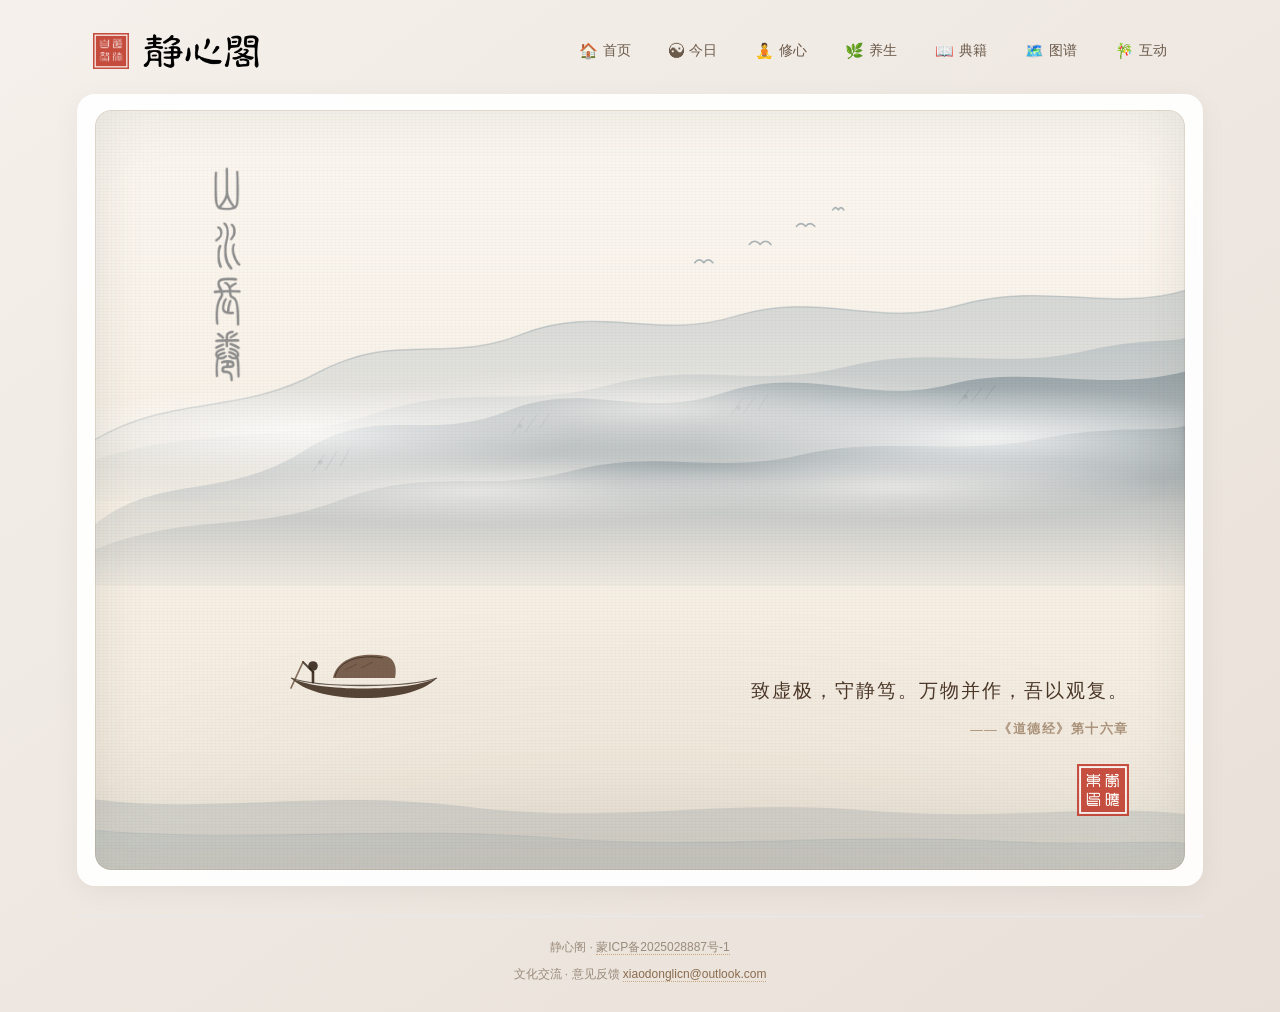
==== commit a5ac6783: "首页-优化-岸边" ====
--- a/src/main/resources/static/index-test.html
+++ b/src/main/resources/static/index-test.html
@@ -9703,24 +9703,24 @@
                     <svg viewBox="0 0 1200 170" preserveAspectRatio="none" aria-hidden="true">
                         <defs>
                             <linearGradient id="nearInk" x1="0" y1="0" x2="0" y2="1">
-                                <stop offset="0%" stop-color="#3d5260" stop-opacity="0.40"/>
-                                <stop offset="70%" stop-color="#4e6370" stop-opacity="0.20"/>
-                                <stop offset="100%" stop-color="#5f7480" stop-opacity="0.04"/>
+                                <stop offset="0%" stop-color="#6f8490" stop-opacity="0.22"/>
+                                <stop offset="70%" stop-color="#7d919c" stop-opacity="0.10"/>
+                                <stop offset="100%" stop-color="#8fa1ab" stop-opacity="0.02"/>
                             </linearGradient>
                         </defs>
                         <path d="M0,170 L0,92 C130,108 250,80 410,100
-                                 C570,120 690,90 850,104 C1000,116 1100,96 1200,108
-                                 L1200,170 Z"
+                 C570,120 690,90 850,104 C1000,116 1100,96 1200,108
+                 L1200,170 Z"
                               fill="url(#nearInk)"/>
                         <path d="M0,170 L0,126 C180,140 320,120 500,134
-                                 C680,148 820,128 1000,138 C1100,144 1150,136 1200,140
-                                 L1200,170 Z"
-                              fill="#3d5260" fill-opacity="0.24"/>
+                 C680,148 820,128 1000,138 C1100,144 1150,136 1200,140
+                 L1200,170 Z"
+                              fill="#6f8490" fill-opacity="0.12"/>
                         <!-- 水岸线 -->
                         <path d="M0,126 C180,140 320,120 500,134
-                                 C680,148 820,128 1000,138 C1100,144 1150,136 1200,140"
-                              fill="none" stroke="#2f4250" stroke-width="1.4"
-                              stroke-opacity="0.26" stroke-linecap="round"/>
+                 C680,148 820,128 1000,138 C1100,144 1150,136 1200,140"
+                              fill="none" stroke="#7d919c" stroke-width="1.2"
+                              stroke-opacity="0.16" stroke-linecap="round"/>
                     </svg>
                 </div>
 
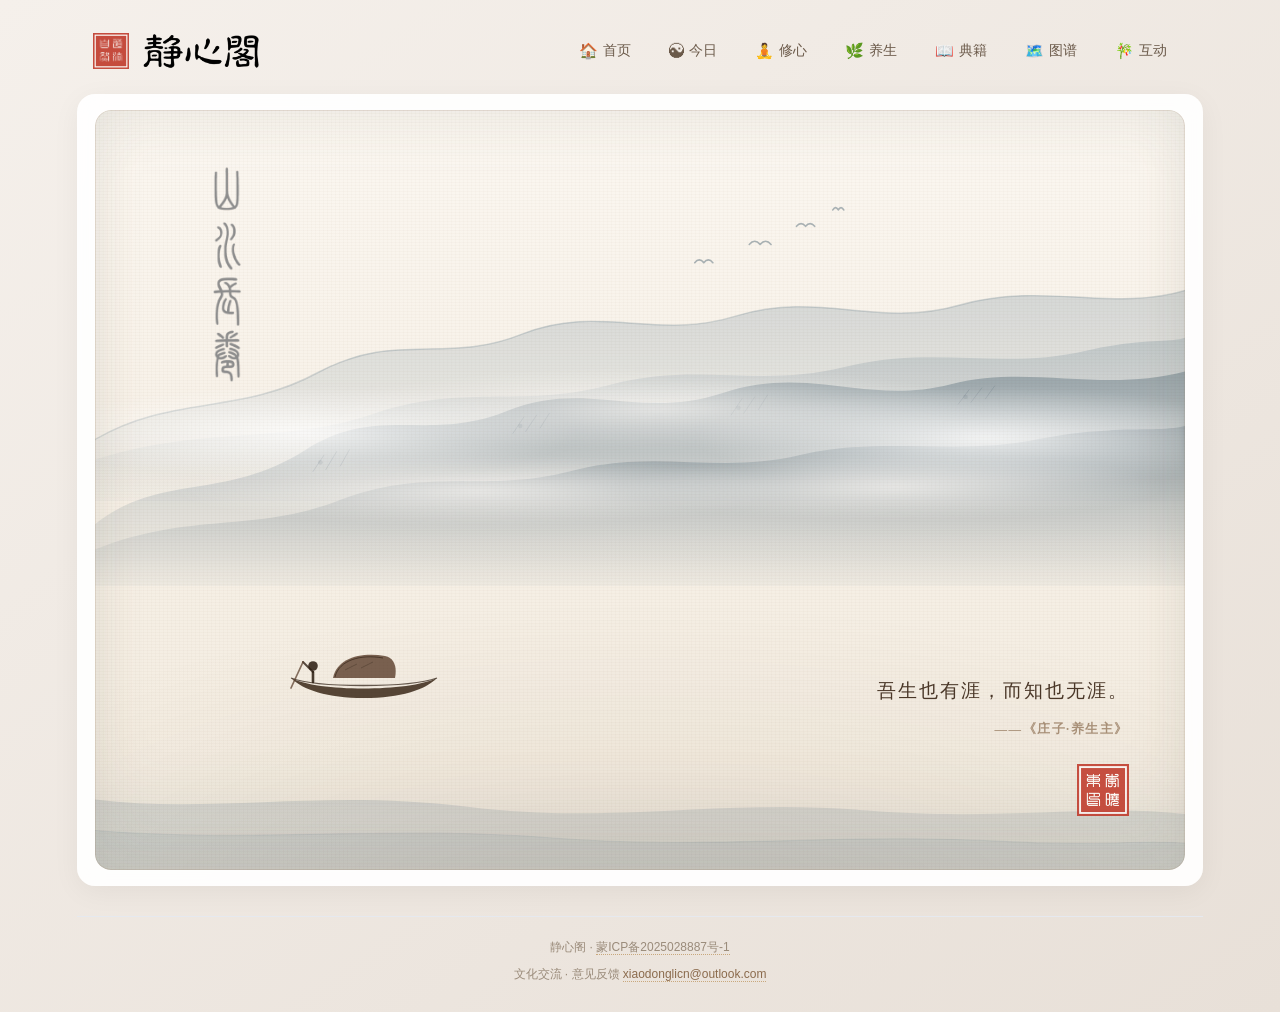
==== commit 7991f5b3: "首页-优化-岸边-图标" ====
--- a/src/main/resources/static/index-test.html
+++ b/src/main/resources/static/index-test.html
@@ -5,7 +5,8 @@
     <meta name="viewport" content="width=device-width, initial-scale=1.0">
     <meta name="referrer" content="no-referrer" />
     <title>静心阁</title>
-    <link rel="icon" type="image/svg+xml" href="data:image/svg+xml,%3Csvg xmlns='http://www.w3.org/2000/svg' viewBox='0 0 100 100'%3E%3Ctext y='.9em' font-size='90'%3E☯%3C/text%3E%3C/svg%3E">
+    <link rel="icon" type="image/png" href="images/seal.png">
+<!--    <link rel="icon" type="image/svg+xml" href="data:image/svg+xml,%3Csvg xmlns='http://www.w3.org/2000/svg' viewBox='0 0 100 100'%3E%3Ctext y='.9em' font-size='90'%3E☯%3C/text%3E%3C/svg%3E">-->
     <style>
 
         /* ===== 全局重置 & 字体 ===== */
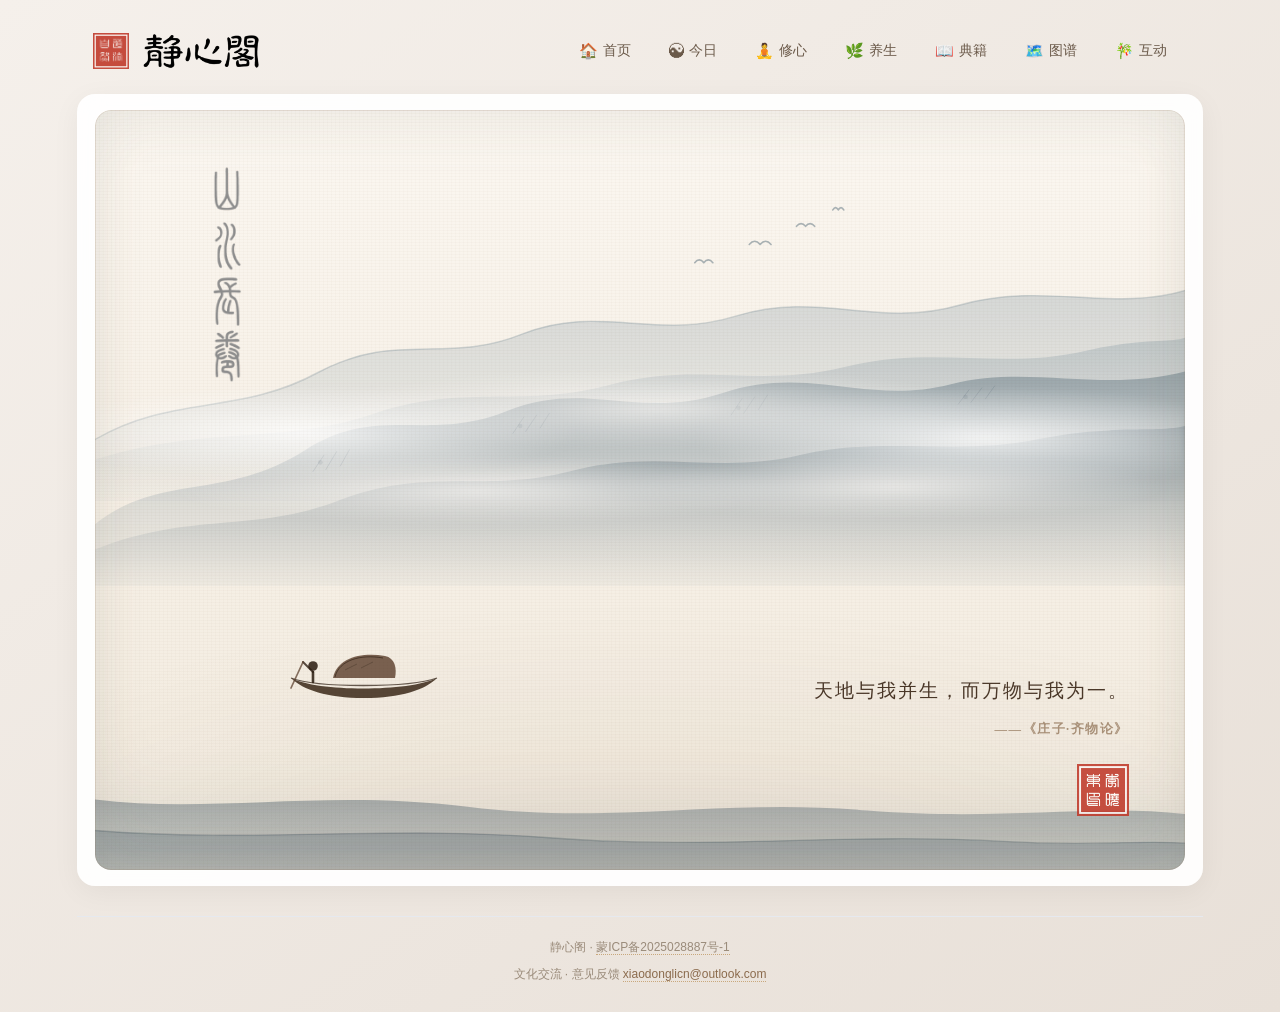
==== commit 2ff35b44: "首页-优化-岸边-图标" ====
--- a/src/main/resources/static/index-test.html
+++ b/src/main/resources/static/index-test.html
@@ -6,7 +6,7 @@
     <meta name="referrer" content="no-referrer" />
     <title>静心阁</title>
     <link rel="icon" type="image/png" href="images/seal.png">
-<!--    <link rel="icon" type="image/svg+xml" href="data:image/svg+xml,%3Csvg xmlns='http://www.w3.org/2000/svg' viewBox='0 0 100 100'%3E%3Ctext y='.9em' font-size='90'%3E☯%3C/text%3E%3C/svg%3E">-->
+    <!--    <link rel="icon" type="image/svg+xml" href="data:image/svg+xml,%3Csvg xmlns='http://www.w3.org/2000/svg' viewBox='0 0 100 100'%3E%3Ctext y='.9em' font-size='90'%3E☯%3C/text%3E%3C/svg%3E">-->
     <style>
 
         /* ===== 全局重置 & 字体 ===== */
@@ -9704,24 +9704,24 @@
                     <svg viewBox="0 0 1200 170" preserveAspectRatio="none" aria-hidden="true">
                         <defs>
                             <linearGradient id="nearInk" x1="0" y1="0" x2="0" y2="1">
-                                <stop offset="0%" stop-color="#6f8490" stop-opacity="0.22"/>
-                                <stop offset="70%" stop-color="#7d919c" stop-opacity="0.10"/>
-                                <stop offset="100%" stop-color="#8fa1ab" stop-opacity="0.02"/>
+                                <stop offset="0%" stop-color="#3d5260" stop-opacity="0.40"/>
+                                <stop offset="70%" stop-color="#4e6370" stop-opacity="0.20"/>
+                                <stop offset="100%" stop-color="#5f7480" stop-opacity="0.04"/>
                             </linearGradient>
                         </defs>
                         <path d="M0,170 L0,92 C130,108 250,80 410,100
-                 C570,120 690,90 850,104 C1000,116 1100,96 1200,108
-                 L1200,170 Z"
+                                 C570,120 690,90 850,104 C1000,116 1100,96 1200,108
+                                 L1200,170 Z"
                               fill="url(#nearInk)"/>
                         <path d="M0,170 L0,126 C180,140 320,120 500,134
-                 C680,148 820,128 1000,138 C1100,144 1150,136 1200,140
-                 L1200,170 Z"
-                              fill="#6f8490" fill-opacity="0.12"/>
+                                 C680,148 820,128 1000,138 C1100,144 1150,136 1200,140
+                                 L1200,170 Z"
+                              fill="#3d5260" fill-opacity="0.24"/>
                         <!-- 水岸线 -->
                         <path d="M0,126 C180,140 320,120 500,134
-                 C680,148 820,128 1000,138 C1100,144 1150,136 1200,140"
-                              fill="none" stroke="#7d919c" stroke-width="1.2"
-                              stroke-opacity="0.16" stroke-linecap="round"/>
+                                 C680,148 820,128 1000,138 C1100,144 1150,136 1200,140"
+                              fill="none" stroke="#2f4250" stroke-width="1.4"
+                              stroke-opacity="0.26" stroke-linecap="round"/>
                     </svg>
                 </div>
 
@@ -10747,7 +10747,7 @@
 
     <!-- ===== 页脚 ===== -->
     <footer>
-<!--        <p><i class="fas fa-yin-yang"></i> 道法自然 · 天人合一</p>-->
+        <!--        <p><i class="fas fa-yin-yang"></i> 道法自然 · 天人合一</p>-->
         <p class="footer-credit">
             静心阁 ·
             <a href="https://beian.miit.gov.cn/" target="_blank" rel="noopener">
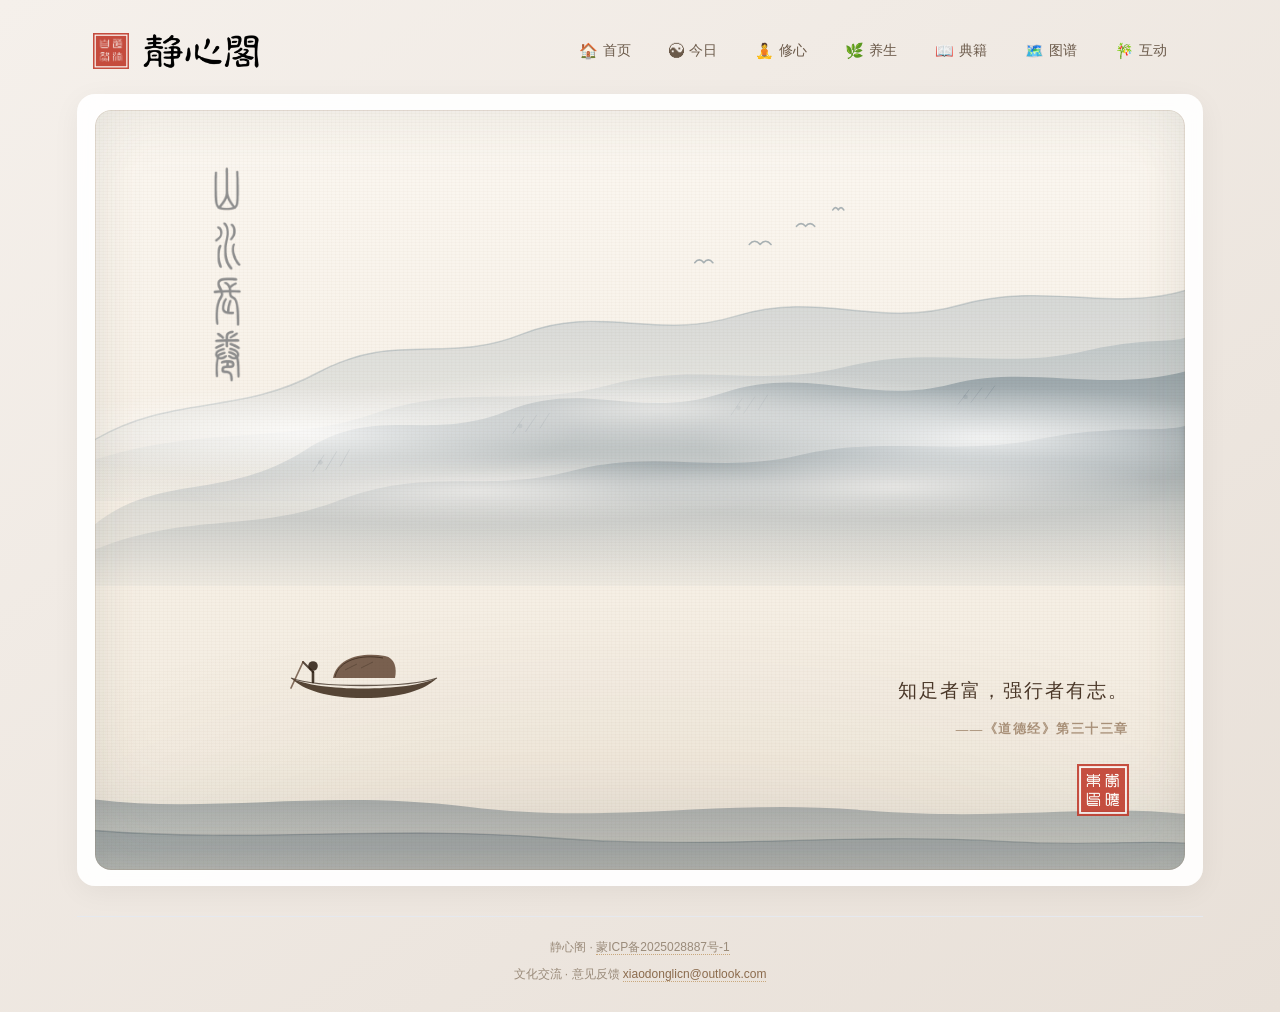
==== commit 40720bfa: "首页-道家智慧优化" ====
--- a/src/main/resources/static/index-test.html
+++ b/src/main/resources/static/index-test.html
@@ -14213,14 +14213,78 @@
             return;
         }
         container.innerHTML = quotes.map(q => `
-                <div class="quote-card">
-                    <div class="quote-source">📖 ${q.source} · ${q.chapter}</div>
-                    <div class="quote-original">${q.original}</div>
-                    <div class="quote-translation">📝 ${q.translation}</div>
-                    <div class="quote-interpretation">💭 ${q.interpretation}</div>
-                    <span class="quote-category"># ${q.category}</span>
+            <div class="quote-card" data-id="${q.id}" style="cursor:pointer;">
+                <div class="quote-source">📖 ${q.source} · ${q.chapter}</div>
+                <div class="quote-original">${q.original}</div>
+                <div class="quote-translation">📝 ${q.translation}</div>
+                <div class="quote-interpretation">💭 ${q.interpretation}</div>
+                <span class="quote-category"># ${q.category}</span>
+            </div>
+        `).join('');
+
+        // 绑定点击事件
+        container.querySelectorAll('.quote-card').forEach(card => {
+            card.addEventListener('click', function () {
+                const id = this.dataset.id;
+                const q = DAOISM_QUOTES.find(x => x.id === id);
+                if (q) openQuoteModal(q);
+            });
+        });
+    }
+
+    // ----- 道家智慧详情弹窗 -----
+    function openQuoteModal(q) {
+        let modal = document.getElementById('quoteModal');
+        if (!modal) {
+            modal = document.createElement('div');
+            modal.id = 'quoteModal';
+            modal.className = 'parable-modal';  // 复用典故弹窗样式
+            modal.innerHTML = `
+            <div class="parable-modal-content">
+                <button class="parable-modal-close" id="quoteModalClose"><i class="fas fa-times"></i></button>
+                <div class="parable-modal-icon">📖</div>
+                <div class="parable-modal-title" id="quoteModalTitle"></div>
+                <div class="parable-modal-source" id="quoteModalSource"></div>
+                <div class="parable-section">
+                    <div class="parable-section-title">📜 原文</div>
+                    <div class="parable-original" id="quoteModalOriginal"></div>
                 </div>
-            `).join('');
+                <div class="parable-section">
+                    <div class="parable-section-title">📝 译文</div>
+                    <div class="parable-translation" id="quoteModalTranslation"></div>
+                </div>
+                <div class="parable-section">
+                    <div class="parable-section-title">💭 解读</div>
+                    <div class="parable-meaning" id="quoteModalInterpretation"></div>
+                </div>
+                <div class="parable-modal-tags" id="quoteModalTags"></div>
+            </div>
+        `;
+            document.body.appendChild(modal);
+            modal.addEventListener('click', function (e) {
+                if (e.target === modal) closeQuoteModal();
+            });
+            document.getElementById('quoteModalClose').addEventListener('click', closeQuoteModal);
+            document.addEventListener('keydown', function (e) {
+                if (e.key === 'Escape') closeQuoteModal();
+            });
+        }
+
+        document.getElementById('quoteModalTitle').textContent = q.source + ' · ' + q.chapter;
+        document.getElementById('quoteModalSource').textContent = '—— 道家智慧';
+        document.getElementById('quoteModalOriginal').textContent = q.original;
+        document.getElementById('quoteModalTranslation').textContent = q.translation;
+        document.getElementById('quoteModalInterpretation').textContent = q.interpretation;
+        document.getElementById('quoteModalTags').innerHTML = `<span># ${q.category}</span>`;
+
+        modal.classList.add('show');
+        document.body.style.overflow = 'hidden';
+    }
+
+    function closeQuoteModal() {
+        const modal = document.getElementById('quoteModal');
+        if (modal) modal.classList.remove('show');
+        document.body.style.overflow = '';
     }
 
     // =============================================================
@@ -17525,7 +17589,7 @@
 
     document.getElementById('randomQuoteBtn').addEventListener('click', function () {
         const random = pickRandom(DAOISM_QUOTES);
-        renderQuotes([random]);
+        openQuoteModal(random);
     });
 
     // ----- 6d. 五行 -----
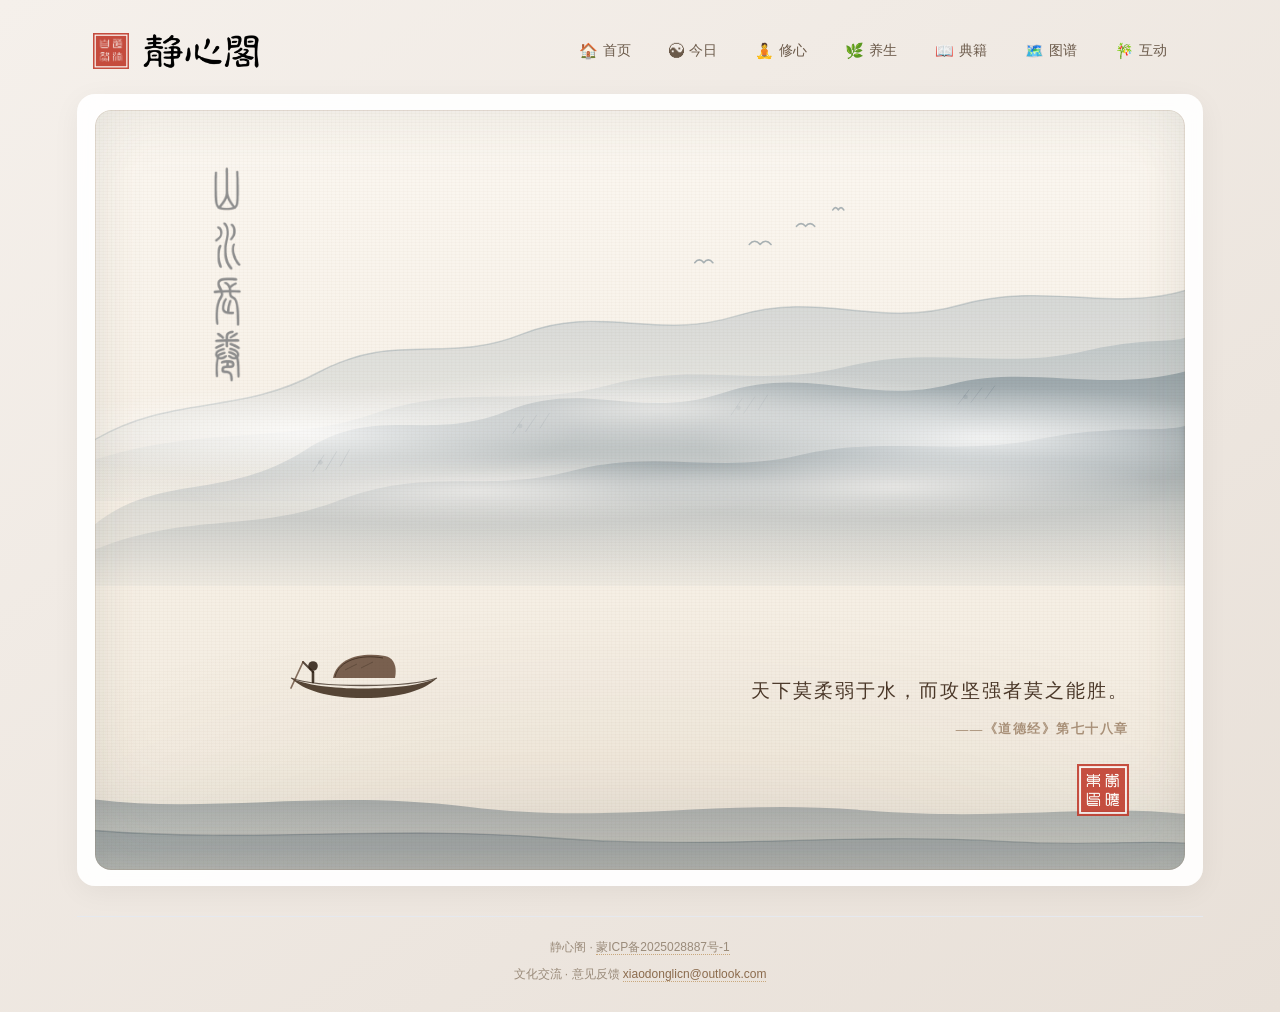
==== commit 7d4a38a7: "首页-合规" ====
--- a/src/main/resources/static/index-test.html
+++ b/src/main/resources/static/index-test.html
@@ -4,6 +4,8 @@
     <meta charset="UTF-8">
     <meta name="viewport" content="width=device-width, initial-scale=1.0">
     <meta name="referrer" content="no-referrer" />
+    <meta name="description" content="静心阁——道家智慧、五行学说、二十四节气养生、中药本草、茶道养生、每日一签一卦，传统文化爱好者的静心之所。">
+    <meta name="keywords" content="道家,道德经,庄子,五行,节气,养生,茶道,中药,签卦">
     <title>静心阁</title>
     <link rel="icon" type="image/png" href="images/seal.png">
     <!--    <link rel="icon" type="image/svg+xml" href="data:image/svg+xml,%3Csvg xmlns='http://www.w3.org/2000/svg' viewBox='0 0 100 100'%3E%3Ctext y='.9em' font-size='90'%3E☯%3C/text%3E%3C/svg%3E">-->
@@ -592,33 +594,6 @@
             color: #5a3e2b;
         }
 
-        .fortune-level {
-            padding: 6px 22px;
-            border-radius: 30px;
-            font-weight: 600;
-            font-size: 18px;
-        }
-
-        .fortune-level[data-level="上上签"] {
-            background: #fce4b8;
-            color: #8b6914;
-        }
-        .fortune-level[data-level="上签"] {
-            background: #d4edda;
-            color: #155724;
-        }
-        .fortune-level[data-level="中签"] {
-            background: #fff3cd;
-            color: #856404;
-        }
-        .fortune-level[data-level="下签"] {
-            background: #f8d7da;
-            color: #721c24;
-        }
-        .fortune-level[data-level="下下签"] {
-            background: #f8d7da;
-            color: #721c24;
-        }
 
         .fortune-score {
             text-align: center;
@@ -2255,6 +2230,7 @@
         .gua-container {
             max-width: 680px;
             margin: 0 auto;
+            text-align: center;
         }
 
         .gua-intro {
@@ -2333,6 +2309,7 @@
             padding: 36px 32px 32px;
             position: relative;
             overflow: hidden;
+            text-align: center;
         }
 
         .gua-card::before {
@@ -2361,17 +2338,6 @@
             font-family: 'STKaiti', 'KaiTi', 'Georgia', serif;
             letter-spacing: 4px;
             margin-bottom: 10px;
-        }
-
-        .gua-tag {
-            display: block;
-            width: fit-content;
-            margin: 0 auto 20px;
-            padding: 4px 20px;
-            border-radius: 30px;
-            font-size: 13px;
-            background: #e8ddd0;
-            color: #5a3e2b;
         }
 
         .gua-brief {
@@ -9974,7 +9940,6 @@
                     <div class="gua-card">
                         <div class="gua-symbol" id="guaSymbol">☰</div>
                         <div class="gua-name" id="guaName">乾为天</div>
-                        <div class="gua-tag" id="guaTag"># 上上卦</div>
                         <div class="gua-brief" id="guaBrief"></div>
                         <div class="gua-section">
                             <div class="gua-section-title">📜 卦辞</div>
@@ -12291,7 +12256,6 @@
     const GUA_DATA = [{
         symbol: '☰',
         name: '乾为天',
-        tag: '上上卦',
         brief: '天行健，君子以自强不息。',
         text: '乾：元，亨，利，贞。',
         xiang: '象曰：天行健，君子以自强不息。',
@@ -12300,7 +12264,6 @@
     }, {
         symbol: '☷',
         name: '坤为地',
-        tag: '上上卦',
         brief: '地势坤，君子以厚德载物。',
         text: '坤：元，亨，利牝马之贞。',
         xiang: '象曰：地势坤，君子以厚德载物。',
@@ -12309,7 +12272,6 @@
     }, {
         symbol: '☵',
         name: '水雷屯',
-        tag: '中卦',
         brief: '云雷屯，君子以经纶。',
         text: '屯：元，亨，利，贞。勿用有攸往，利建侯。',
         xiang: '象曰：云雷屯，君子以经纶。',
@@ -12318,7 +12280,6 @@
     }, {
         symbol: '☶',
         name: '山水蒙',
-        tag: '中卦',
         brief: '山下出泉，蒙；君子以果行育德。',
         text: '蒙：亨。匪我求童蒙，童蒙求我。',
         xiang: '象曰：山下出泉，蒙；君子以果行育德。',
@@ -12327,7 +12288,6 @@
     }, {
         symbol: '☵',
         name: '水天需',
-        tag: '中卦',
         brief: '云上于天，需；君子以饮食宴乐。',
         text: '需：有孚，光亨，贞吉。利涉大川。',
         xiang: '象曰：云上于天，需；君子以饮食宴乐。',
@@ -12336,7 +12296,6 @@
     }, {
         symbol: '☰',
         name: '天水讼',
-        tag: '下卦',
         brief: '天与水违行，讼；君子以作事谋始。',
         text: '讼：有孚，窒惕，中吉，终凶。',
         xiang: '象曰：天与水违行，讼；君子以作事谋始。',
@@ -12345,7 +12304,6 @@
     }, {
         symbol: '☷',
         name: '地水师',
-        tag: '中卦',
         brief: '地中有水，师；君子以容民畜众。',
         text: '师：贞，丈人吉，无咎。',
         xiang: '象曰：地中有水，师；君子以容民畜众。',
@@ -12354,7 +12312,6 @@
     }, {
         symbol: '☵',
         name: '水地比',
-        tag: '上卦',
         brief: '地上有水，比；先王以建万国，亲诸侯。',
         text: '比：吉。原筮，元永贞，无咎。',
         xiang: '象曰：地上有水，比；先王以建万国，亲诸侯。',
@@ -12363,7 +12320,6 @@
     }, {
         symbol: '☴',
         name: '风天小畜',
-        tag: '中卦',
         brief: '风行天上，小畜；君子以懿文德。',
         text: '小畜：亨。密云不雨，自我西郊。',
         xiang: '象曰：风行天上，小畜；君子以懿文德。',
@@ -12372,7 +12328,6 @@
     }, {
         symbol: '☰',
         name: '天泽履',
-        tag: '中卦',
         brief: '上天下泽，履；君子以辨上下，定民志。',
         text: '履：履虎尾，不咥人，亨。',
         xiang: '象曰：上天下泽，履；君子以辨上下，定民志。',
@@ -12381,7 +12336,6 @@
     }, {
         symbol: '☰',
         name: '地天泰',
-        tag: '上上卦',
         brief: '天地交，泰；后以财成天地之道。',
         text: '泰：小往大来，吉亨。',
         xiang: '象曰：天地交，泰；后以财成天地之道。',
@@ -12390,7 +12344,6 @@
     }, {
         symbol: '☷',
         name: '天地否',
-        tag: '下卦',
         brief: '天地不交，否；君子以俭德辟难。',
         text: '否：否之匪人，不利君子贞，大往小来。',
         xiang: '象曰：天地不交，否；君子以俭德辟难。',
@@ -12399,7 +12352,6 @@
     }, {
         symbol: '☲',
         name: '天火同人',
-        tag: '上卦',
         brief: '天与火，同人；君子以类族辨物。',
         text: '同人：同人于野，亨。利涉大川，利君子贞。',
         xiang: '象曰：天与火，同人；君子以类族辨物。',
@@ -12408,7 +12360,6 @@
     }, {
         symbol: '☰',
         name: '火天大有',
-        tag: '上上卦',
         brief: '火在天上，大有；君子以遏恶扬善。',
         text: '大有：元亨。',
         xiang: '象曰：火在天上，大有；君子以遏恶扬善，顺天休命。',
@@ -12417,7 +12368,6 @@
     }, {
         symbol: '☶',
         name: '地山谦',
-        tag: '上上卦',
         brief: '地中有山，谦；君子以裒多益寡。',
         text: '谦：亨，君子有终。',
         xiang: '象曰：地中有山，谦；君子以裒多益寡，称物平施。',
@@ -12426,7 +12376,6 @@
     }, {
         symbol: '☳',
         name: '雷地豫',
-        tag: '上卦',
         brief: '雷出地奋，豫；先王以作乐崇德。',
         text: '豫：利建侯行师。',
         xiang: '象曰：雷出地奋，豫；先王以作乐崇德。',
@@ -12435,7 +12384,6 @@
     }, {
         symbol: '☱',
         name: '泽雷随',
-        tag: '上卦',
         brief: '泽中有雷，随；君子以向晦入宴息。',
         text: '随：元亨，利贞，无咎。',
         xiang: '象曰：泽中有雷，随；君子以向晦入宴息。',
@@ -12444,7 +12392,6 @@
     }, {
         symbol: '☶',
         name: '山风蛊',
-        tag: '下卦',
         brief: '山下有风，蛊；君子以振民育德。',
         text: '蛊：元亨，利涉大川。',
         xiang: '象曰：山下有风，蛊；君子以振民育德。',
@@ -12453,7 +12400,6 @@
     }, {
         symbol: '☷',
         name: '地泽临',
-        tag: '上卦',
         brief: '泽上有地，临；君子以教思无穷。',
         text: '临：元亨利贞。至于八月有凶。',
         xiang: '象曰：泽上有地，临；君子以教思无穷，容保民无疆。',
@@ -12462,7 +12408,6 @@
     }, {
         symbol: '☴',
         name: '风地观',
-        tag: '中卦',
         brief: '风行地上，观；先王以省方观民设教。',
         text: '观：盥而不荐，有孚颙若。',
         xiang: '象曰：风行地上，观；先王以省方观民设教。',
@@ -12471,7 +12416,6 @@
     }, {
         symbol: '☲',
         name: '火雷噬嗑',
-        tag: '中卦',
         brief: '雷电噬嗑；先王以明罚敕法。',
         text: '噬嗑：亨。利用狱。',
         xiang: '象曰：雷电噬嗑；先王以明罚敕法。',
@@ -12480,7 +12424,6 @@
     }, {
         symbol: '☶',
         name: '山火贲',
-        tag: '中卦',
         brief: '山下有火，贲；君子以明庶政。',
         text: '贲：亨。小利有攸往。',
         xiang: '象曰：山下有火，贲；君子以明庶政，无敢折狱。',
@@ -12489,7 +12432,6 @@
     }, {
         symbol: '☷',
         name: '山地剥',
-        tag: '下卦',
         brief: '山附于地，剥；上以厚下安宅。',
         text: '剥：不利有攸往。',
         xiang: '象曰：山附于地，剥；上以厚下安宅。',
@@ -12498,7 +12440,6 @@
     }, {
         symbol: '☷',
         name: '地雷复',
-        tag: '上卦',
         brief: '雷在地中，复；先王以至日闭关。',
         text: '复：亨。出入无疾，朋来无咎。',
         xiang: '象曰：雷在地中，复；先王以至日闭关，商旅不行。',
@@ -12507,7 +12448,6 @@
     }, {
         symbol: '☰',
         name: '天雷无妄',
-        tag: '中卦',
         brief: '天下雷行，物与无妄。',
         text: '无妄：元亨利贞。其匪正有眚，不利有攸往。',
         xiang: '象曰：天下雷行，物与无妄；先王以茂对时育万物。',
@@ -12516,7 +12456,6 @@
     }, {
         symbol: '☶',
         name: '山天大畜',
-        tag: '上卦',
         brief: '天在山中，大畜；君子以多识前言往行。',
         text: '大畜：利贞，不家食吉，利涉大川。',
         xiang: '象曰：天在山中，大畜；君子以多识前言往行，以畜其德。',
@@ -12525,7 +12464,6 @@
     }, {
         symbol: '☶',
         name: '山雷颐',
-        tag: '中卦',
         brief: '山下有雷，颐；君子以慎言语，节饮食。',
         text: '颐：贞吉。观颐，自求口实。',
         xiang: '象曰：山下有雷，颐；君子以慎言语，节饮食。',
@@ -12534,7 +12472,6 @@
     }, {
         symbol: '☱',
         name: '泽风大过',
-        tag: '下卦',
         brief: '泽灭木，大过；君子以独立不惧。',
         text: '大过：栋桡，利有攸往，亨。',
         xiang: '象曰：泽灭木，大过；君子以独立不惧，遁世无闷。',
@@ -12543,7 +12480,6 @@
     }, {
         symbol: '☵',
         name: '坎为水',
-        tag: '下卦',
         brief: '水洊至，习坎；君子以常德行。',
         text: '坎：习坎，有孚，维心亨，行有尚。',
         xiang: '象曰：水洊至，习坎；君子以常德行，习教事。',
@@ -12552,7 +12488,6 @@
     }, {
         symbol: '☲',
         name: '离为火',
-        tag: '上卦',
         brief: '明两作，离；大人以继明照于四方。',
         text: '离：利贞，亨。畜牝牛，吉。',
         xiang: '象曰：明两作，离；大人以继明照于四方。',
@@ -12561,7 +12496,6 @@
     }, {
         symbol: '☱',
         name: '泽山咸',
-        tag: '上卦',
         brief: '山上有泽，咸；君子以虚受人。',
         text: '咸：亨，利贞，取女吉。',
         xiang: '象曰：山上有泽，咸；君子以虚受人。',
@@ -12570,7 +12504,6 @@
     }, {
         symbol: '☳',
         name: '雷风恒',
-        tag: '上卦',
         brief: '雷风，恒；君子以立不易方。',
         text: '恒：亨，无咎，利贞，利有攸往。',
         xiang: '象曰：雷风，恒；君子以立不易方。',
@@ -12579,7 +12512,6 @@
     }, {
         symbol: '☰',
         name: '天山遁',
-        tag: '中卦',
         brief: '天下有山，遁；君子以远小人。',
         text: '遁：亨，小利贞。',
         xiang: '象曰：天下有山，遁；君子以远小人，不恶而严。',
@@ -12588,7 +12520,6 @@
     }, {
         symbol: '☳',
         name: '雷天大壮',
-        tag: '中卦',
         brief: '雷在天上，大壮；君子以非礼弗履。',
         text: '大壮：利贞。',
         xiang: '象曰：雷在天上，大壮；君子以非礼弗履。',
@@ -12597,7 +12528,6 @@
     }, {
         symbol: '☲',
         name: '火地晋',
-        tag: '上卦',
         brief: '明出地上，晋；君子以自昭明德。',
         text: '晋：康侯用锡马蕃庶，昼日三接。',
         xiang: '象曰：明出地上，晋；君子以自昭明德。',
@@ -12606,7 +12536,6 @@
     }, {
         symbol: '☷',
         name: '地火明夷',
-        tag: '下卦',
         brief: '明入地中，明夷；君子以莅众用晦而明。',
         text: '明夷：利艰贞。',
         xiang: '象曰：明入地中，明夷；君子以莅众，用晦而明。',
@@ -14047,7 +13976,6 @@
         return {
             date: formatDate(new Date()),
             zodiac: zodiac,
-            luckLevel: template.luckLevel,
             luckScore: template.luckScore,
             summary: template.summary,
             career: template.career,
@@ -14182,7 +14110,6 @@
             <div class="fortune-header">
                 <span class="fortune-date">📅 ${fortune.date}</span>
                 <span class="fortune-zodiac">${fortune.zodiac}</span>
-                <span class="fortune-level" data-level="${fortune.luckLevel}">${fortune.luckLevel}</span>
             </div>
             <div class="fortune-score">
                 <span class="score-label">运势指数</span>
@@ -15923,7 +15850,6 @@
 
         document.getElementById('guaSymbol').textContent = gua.symbol;
         document.getElementById('guaName').textContent = gua.name;
-        document.getElementById('guaTag').textContent = '# ' + gua.tag;
         document.getElementById('guaBrief').textContent = gua.brief;
         document.getElementById('guaText').textContent = gua.text;
         document.getElementById('guaXiang').textContent = gua.xiang;
@@ -17487,6 +17413,34 @@
         mainNav.classList.add('open');
         navOverlay.classList.add('show');
         document.body.style.overflow = 'hidden';
+
+        // 移动端：打开抽屉时，自动展开当前激活 Tab 所属的分组
+        if (isMobileNav()) {
+            // 1. 找到当前激活的二级菜单项
+            const activeLink = document.querySelector('.nav-dropdown a.active');
+
+            // 2. 先收起所有分组
+            document.querySelectorAll('.nav-group').forEach(g => g.classList.remove('open'));
+
+            // 3. 如果当前有激活的二级菜单，展开它所在的分组
+            if (activeLink) {
+                const group = activeLink.closest('.nav-group');
+                if (group) {
+                    group.classList.add('open');
+
+                    // 4. 抽屉动画结束后，滚动到该分组，让用户看到展开位置
+                    setTimeout(() => {
+                        const title = group.querySelector('.nav-group-title');
+                        if (title) {
+                            title.scrollIntoView({
+                                behavior: 'smooth',
+                                block: 'nearest'
+                            });
+                        }
+                    }, 520);   // 等卷轴展开动画（0.5s）播完再滚
+                }
+            }
+        }
     }
 
     function closeMobileNav() {
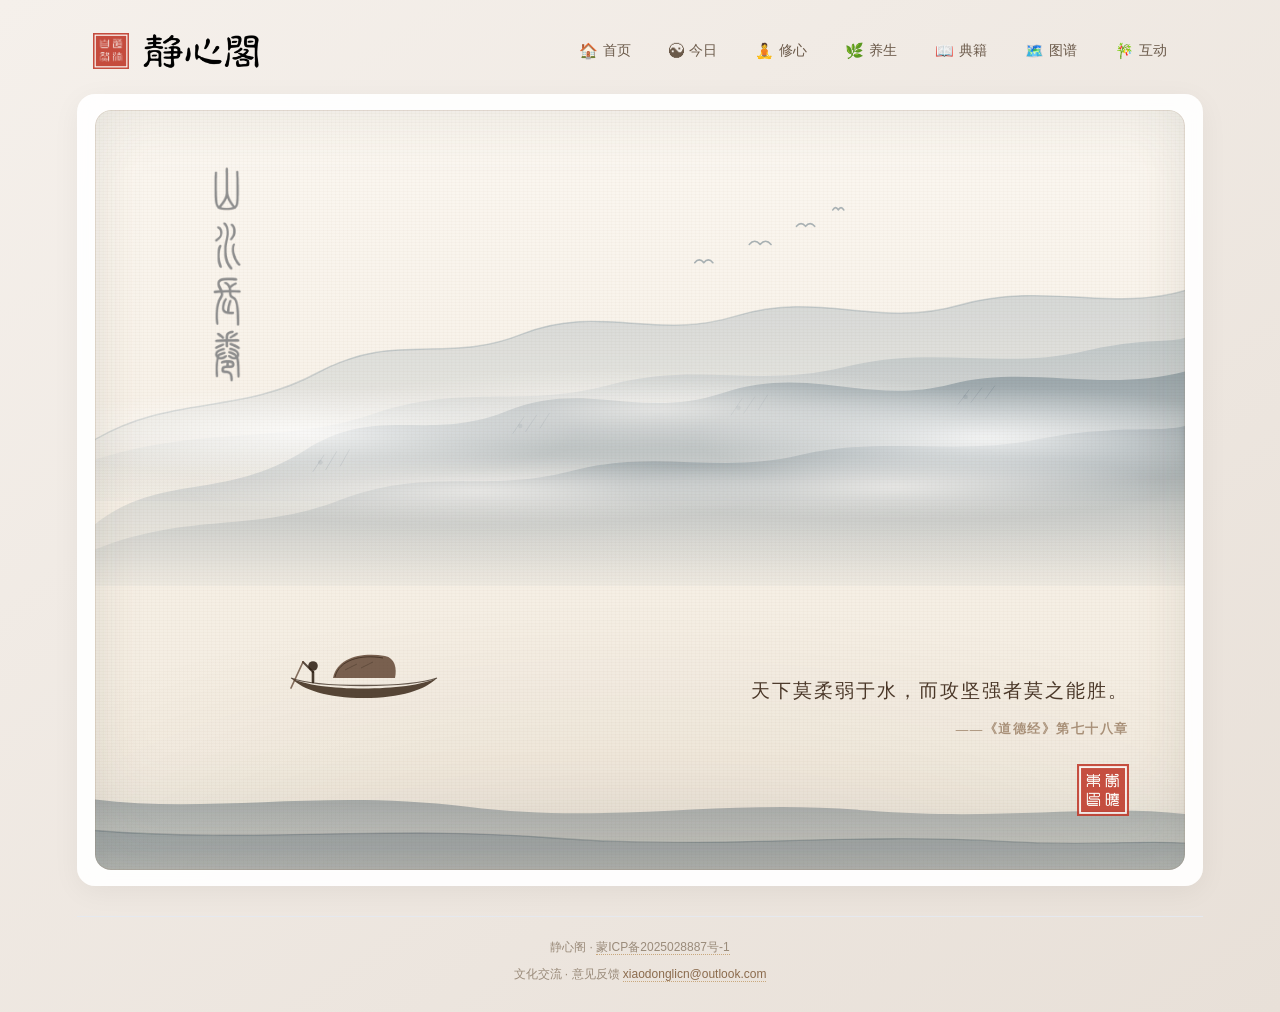
==== commit 25129ea5: "首页-优化" ====
--- a/src/main/resources/static/index-test.html
+++ b/src/main/resources/static/index-test.html
@@ -62,7 +62,7 @@
                 right: 20px;
                 transform: translateY(-50%);
                 display: flex;
-                gap: 6px;
+                gap: 14px;
                 align-items: center;
                 z-index: 110;
             }
@@ -222,10 +222,10 @@
             right: 0;
             height: 16px;
             background: transparent;
-            pointer-events: auto;
-        }
-
-        .nav-group:hover .nav-dropdown,
+            pointer-events: none;
+        }
+
+        /* 仅由 .open 类控制展开，避免 :hover 在缝隙处同时触发 */
         .nav-group.open .nav-dropdown {
             opacity: 1;
             visibility: visible;
@@ -258,18 +258,13 @@
         }
 
         /* 展开时子项逐条浮现 */
-        .nav-group:hover .nav-dropdown a,
         .nav-group.open .nav-dropdown a {
             opacity: 1;
             transform: translateY(0);
         }
-        .nav-group:hover .nav-dropdown a:nth-child(1),
         .nav-group.open .nav-dropdown a:nth-child(1) { transition-delay: 0.08s; }
-        .nav-group:hover .nav-dropdown a:nth-child(2),
         .nav-group.open .nav-dropdown a:nth-child(2) { transition-delay: 0.14s; }
-        .nav-group:hover .nav-dropdown a:nth-child(3),
         .nav-group.open .nav-dropdown a:nth-child(3) { transition-delay: 0.20s; }
-        .nav-group:hover .nav-dropdown a:nth-child(4),
         .nav-group.open .nav-dropdown a:nth-child(4) { transition-delay: 0.26s; }
 
         /* hover：淡墨晕染 + 左侧竖线点缀 */
@@ -9439,6 +9434,35 @@
         }
 
 
+        /* ===== PC端：菜单项之间留出不可命中的空隙，避免缝隙处同时触发 ===== */
+        @media (min-width: 769px) {
+            /* 菜单项本身不再直接铺满，留出可点击区域 */
+            .nav-group {
+                position: relative;
+            }
+
+            /* 用伪元素在右侧制造一个“死区”，鼠标落在里面不触发任何 nav-group */
+            .nav-group::after {
+                content: "";
+                position: absolute;
+                top: 0;
+                right: -6px;          /* 空隙宽度，可按需调整 4~10px */
+                width: 12px;
+                height: 100%;
+                pointer-events: none; /* 关键：不可命中 */
+                z-index: 1;
+            }
+
+            /* 最后一个菜单不需要右侧空隙 */
+            .nav-group:last-child::after {
+                display: none;
+            }
+
+            /* 下拉菜单的“悬停桥”仍然保留，但只在 .open 时生效 */
+            .nav-group.open .nav-dropdown::after {
+                pointer-events: auto;
+            }
+        }
 
     </style>
 </head>
@@ -14921,38 +14945,96 @@
     // =============================================================
     // 新增：二十四节气养生
     // =============================================================
+    // 2026-2030 年二十四节气日期表（月-日）
+    const SOLAR_TERM_DATE_TABLE = {
+        2026: {
+            '小寒': [1, 5],  '大寒': [1, 20], '立春': [2, 4],  '雨水': [2, 18],
+            '惊蛰': [3, 5],  '春分': [3, 20], '清明': [4, 5],  '谷雨': [4, 20],
+            '立夏': [5, 5],  '小满': [5, 21], '芒种': [6, 5],  '夏至': [6, 21],
+            '小暑': [7, 7],  '大暑': [7, 23], '立秋': [8, 7],  '处暑': [8, 23],
+            '白露': [9, 7],  '秋分': [9, 23], '寒露': [10, 8], '霜降': [10, 23],
+            '立冬': [11, 7], '小雪': [11, 22],'大雪': [12, 7], '冬至': [12, 22]
+        },
+        2027: {
+            '小寒': [1, 5],  '大寒': [1, 20], '立春': [2, 4],  '雨水': [2, 19],
+            '惊蛰': [3, 6],  '春分': [3, 21], '清明': [4, 5],  '谷雨': [4, 20],
+            '立夏': [5, 6],  '小满': [5, 21], '芒种': [6, 6],  '夏至': [6, 21],
+            '小暑': [7, 7],  '大暑': [7, 23], '立秋': [8, 8],  '处暑': [8, 23],
+            '白露': [9, 8],  '秋分': [9, 23], '寒露': [10, 8], '霜降': [10, 24],
+            '立冬': [11, 8], '小雪': [11, 22],'大雪': [12, 7], '冬至': [12, 22]
+        },
+        2028: {
+            '小寒': [1, 6],  '大寒': [1, 20], '立春': [2, 4],  '雨水': [2, 19],
+            '惊蛰': [3, 5],  '春分': [3, 20], '清明': [4, 4],  '谷雨': [4, 19],
+            '立夏': [5, 5],  '小满': [5, 20], '芒种': [6, 5],  '夏至': [6, 21],
+            '小暑': [7, 6],  '大暑': [7, 22], '立秋': [8, 7],  '处暑': [8, 22],
+            '白露': [9, 7],  '秋分': [9, 22], '寒露': [10, 8], '霜降': [10, 23],
+            '立冬': [11, 7], '小雪': [11, 22],'大雪': [12, 6], '冬至': [12, 21]
+        },
+        2029: {
+            '小寒': [1, 5],  '大寒': [1, 20], '立春': [2, 3],  '雨水': [2, 18],
+            '惊蛰': [3, 5],  '春分': [3, 20], '清明': [4, 4],  '谷雨': [4, 20],
+            '立夏': [5, 5],  '小满': [5, 21], '芒种': [6, 5],  '夏至': [6, 21],
+            '小暑': [7, 7],  '大暑': [7, 22], '立秋': [8, 7],  '处暑': [8, 23],
+            '白露': [9, 7],  '秋分': [9, 23], '寒露': [10, 8], '霜降': [10, 23],
+            '立冬': [11, 7], '小雪': [11, 22],'大雪': [12, 7], '冬至': [12, 21]
+        },
+        2030: {
+            '小寒': [1, 5],  '大寒': [1, 20], '立春': [2, 4],  '雨水': [2, 18],
+            '惊蛰': [3, 5],  '春分': [3, 20], '清明': [4, 5],  '谷雨': [4, 20],
+            '立夏': [5, 5],  '小满': [5, 21], '芒种': [6, 5],  '夏至': [6, 21],
+            '小暑': [7, 7],  '大暑': [7, 23], '立秋': [8, 7],  '处暑': [8, 23],
+            '白露': [9, 7],  '秋分': [9, 23], '寒露': [10, 8], '霜降': [10, 23],
+            '立冬': [11, 7], '小雪': [11, 22],'大雪': [12, 7], '冬至': [12, 22]
+        }
+    };
+    // 自然年顺序：小寒 → 大寒 → … → 冬至
+    const SOLAR_TERM_ORDER = [
+        '小寒', '大寒', '立春', '雨水', '惊蛰', '春分',
+        '清明', '谷雨', '立夏', '小满', '芒种', '夏至',
+        '小暑', '大暑', '立秋', '处暑', '白露', '秋分',
+        '寒露', '霜降', '立冬', '小雪', '大雪', '冬至'
+    ];
     let solartermActiveName = null;
 
-    // 获取当前节气
     function getCurrentSolarTerm() {
         const now = new Date();
+        const year = now.getFullYear();
         const month = now.getMonth() + 1;
         const day = now.getDate();
 
-        // 每个节气的近似起始日期（月, 日）
-        const termDates = [
-            { name: '小寒', m: 1, d: 5 }, { name: '大寒', m: 1, d: 20 },
-            { name: '立春', m: 2, d: 4 }, { name: '雨水', m: 2, d: 19 },
-            { name: '惊蛰', m: 3, d: 6 }, { name: '春分', m: 3, d: 21 },
-            { name: '清明', m: 4, d: 5 }, { name: '谷雨', m: 4, d: 20 },
-            { name: '立夏', m: 5, d: 6 }, { name: '小满', m: 5, d: 21 },
-            { name: '芒种', m: 6, d: 6 }, { name: '夏至', m: 6, d: 21 },
-            { name: '小暑', m: 7, d: 7 }, { name: '大暑', m: 7, d: 23 },
-            { name: '立秋', m: 8, d: 8 }, { name: '处暑', m: 8, d: 23 },
-            { name: '白露', m: 9, d: 8 }, { name: '秋分', m: 9, d: 23 },
-            { name: '寒露', m: 10, d: 8 }, { name: '霜降', m: 10, d: 24 },
-            { name: '立冬', m: 11, d: 7 }, { name: '小雪', m: 11, d: 22 },
-            { name: '大雪', m: 12, d: 7 }, { name: '冬至', m: 12, d: 22 }
-        ];
-
-        // 倒序查找：当前日期 >= 节气日期
-        for (let i = termDates.length - 1; i >= 0; i--) {
-            const t = termDates[i];
-            if (month > t.m || (month === t.m && day >= t.d)) {
-                return SOLAR_TERMS.find(s => s.name === t.name);
-            }
-        }
-        // 1月5日之前属于上一年冬至
+        // 优先使用精确年份表
+        const yearTable = SOLAR_TERM_DATE_TABLE[year];
+        if (yearTable) {
+            // 按自然年顺序倒序查找：找到第一个“今天 >= 该节气日期”的
+            for (let i = SOLAR_TERM_ORDER.length - 1; i >= 0; i--) {
+                const name = SOLAR_TERM_ORDER[i];
+                const [m, d] = yearTable[name];
+                if (month > m || (month === m && day >= d)) {
+                    return SOLAR_TERMS.find(s => s.name === name);
+                }
+            }
+            // 1月1日～小寒之前，属于上一年的冬至
+            return SOLAR_TERMS.find(s => s.name === '冬至');
+        }
+
+        // 回退：年份表未覆盖时，沿用近似逻辑（同样用自然年顺序）
+        const fallbackDates = {
+            '小寒': [1, 5],  '大寒': [1, 20], '立春': [2, 4],  '雨水': [2, 19],
+            '惊蛰': [3, 6],  '春分': [3, 21], '清明': [4, 5],  '谷雨': [4, 20],
+            '立夏': [5, 6],  '小满': [5, 21], '芒种': [6, 6],  '夏至': [6, 21],
+            '小暑': [7, 7],  '大暑': [7, 23], '立秋': [8, 8],  '处暑': [8, 23],
+            '白露': [9, 8],  '秋分': [9, 23], '寒露': [10, 8], '霜降': [10, 24],
+            '立冬': [11, 7], '小雪': [11, 22],'大雪': [12, 7], '冬至': [12, 22]
+        };
+
+        for (let i = SOLAR_TERM_ORDER.length - 1; i >= 0; i--) {
+            const name = SOLAR_TERM_ORDER[i];
+            const [m, d] = fallbackDates[name];
+            if (month > m || (month === m && day >= d)) {
+                return SOLAR_TERMS.find(s => s.name === name);
+            }
+        }
         return SOLAR_TERMS.find(s => s.name === '冬至');
     }
 
@@ -17257,6 +17339,64 @@
             maybePreloadMusic();
         }
     }
+
+
+    // ===== PC端：鼠标进入/离开分组时，带延时切换 .open，避免缝隙抖动 =====
+    (function initDesktopNavHover() {
+        if (window.matchMedia('(max-width: 768px)').matches) return;
+
+        const groups = document.querySelectorAll('.nav-group');
+        let openTimer = null;
+        let closeTimer = null;
+
+        function clearTimers() {
+            clearTimeout(openTimer);
+            clearTimeout(closeTimer);
+        }
+
+        function openGroup(group) {
+            clearTimers();
+            // 先关闭其它分组
+            groups.forEach(g => { if (g !== group) g.classList.remove('open'); });
+            group.classList.add('open');
+        }
+
+        function closeAll() {
+            clearTimers();
+            groups.forEach(g => g.classList.remove('open'));
+        }
+
+        groups.forEach(group => {
+            // 鼠标进入分组：延时 60ms 打开（过滤掉“快速划过缝隙”的情况）
+            group.addEventListener('mouseenter', function () {
+                clearTimers();
+                openTimer = setTimeout(() => openGroup(group), 60);
+            });
+
+            // 鼠标离开分组：延时 120ms 关闭（留出移动到下拉菜单的时间）
+            group.addEventListener('mouseleave', function () {
+                clearTimers();
+                closeTimer = setTimeout(() => {
+                    // 如果鼠标已经进入了下拉菜单，则不关闭
+                    if (!group.matches(':hover')) {
+                        group.classList.remove('open');
+                    }
+                }, 120);
+            });
+        });
+
+        // 鼠标离开整个导航区域时，统一关闭
+        const nav = document.getElementById('mainNav');
+        if (nav) {
+            nav.addEventListener('mouseleave', closeAll);
+        }
+
+        // 点击页面其它地方时关闭
+        document.addEventListener('click', function (e) {
+            if (!e.target.closest('.nav-group')) closeAll();
+        });
+    })();
+
     // =============================================================
     // 首页：卡片点击 → 切换 Tab
     // =============================================================
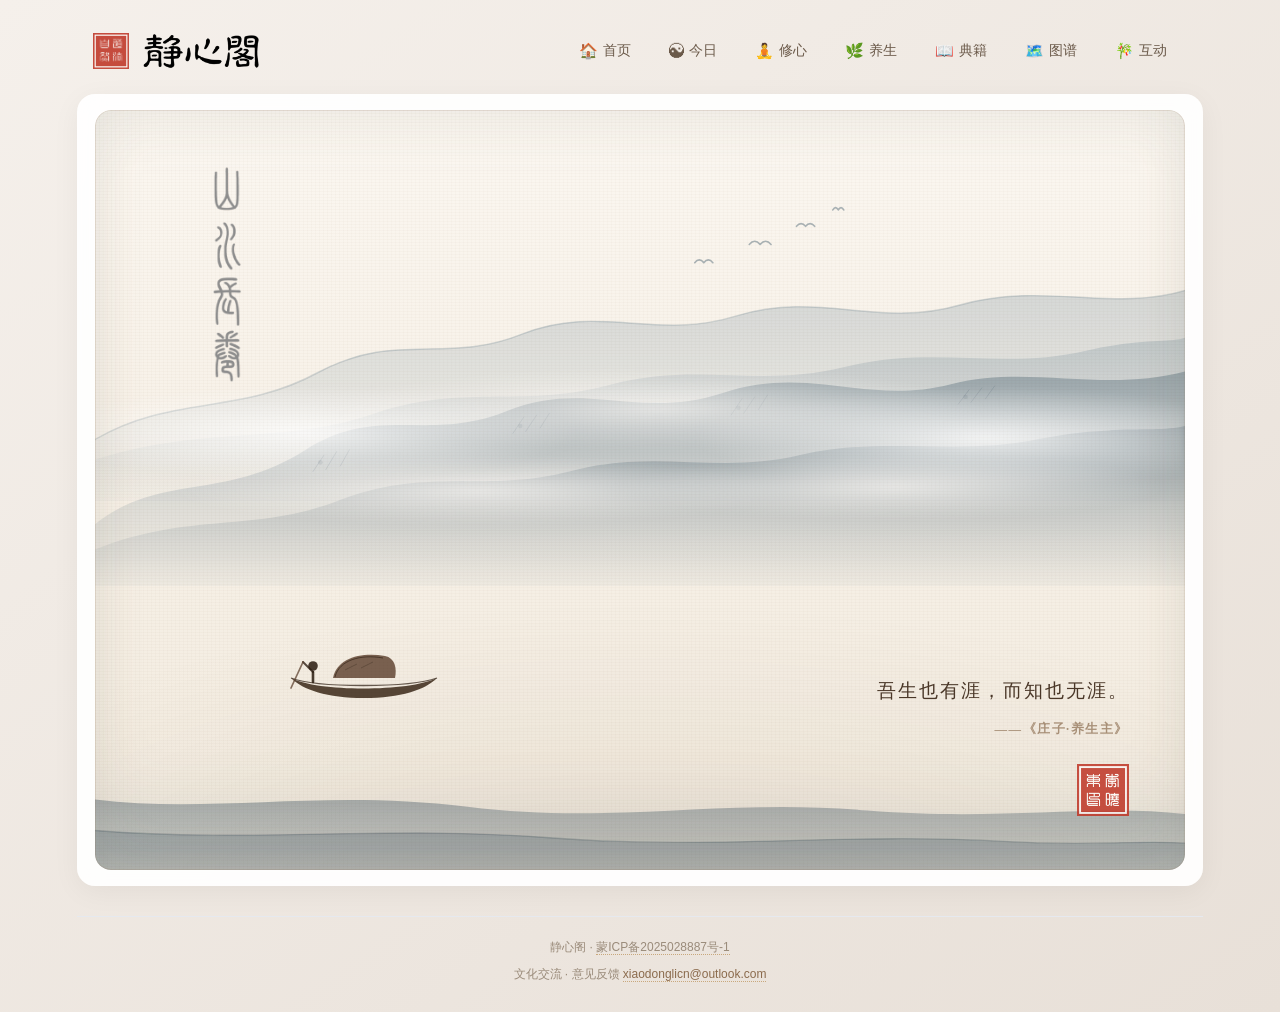
==== commit ea550525: "养生-优化" ====
--- a/src/main/resources/static/index-test.html
+++ b/src/main/resources/static/index-test.html
@@ -1640,6 +1640,451 @@
             color: #8b6b4d;
         }
 
+        /* ========================================================= */
+        /* 四时养生：增强版 */
+        /* ========================================================= */
+
+        /* ----- 当前季节总览卡（升级版） ----- */
+        .season-current {
+            position: relative;
+            overflow: hidden;
+        }
+
+        .season-current::before {
+            content: "";
+            position: absolute;
+            top: -40px;
+            right: -30px;
+            width: 180px;
+            height: 180px;
+            border-radius: 50%;
+            background: radial-gradient(circle, rgba(201, 168, 124, 0.14) 0%, transparent 70%);
+            pointer-events: none;
+        }
+
+        .season-current .season-slogan {
+            font-size: 15px;
+            color: #8b6b4d;
+            margin-top: 6px;
+            font-family: 'STKaiti', 'KaiTi', 'Georgia', serif;
+            letter-spacing: 1px;
+        }
+
+        .season-current .season-desc {
+            font-size: 14px;
+            color: #6a5a4a;
+            line-height: 1.9;
+            margin-top: 10px;
+            padding: 10px 14px;
+            background: rgba(255, 255, 255, 0.6);
+            border-radius: 10px;
+            border-left: 3px solid #c9a87c;
+        }
+
+
+        /* ========================================================= */
+        /* 四时养生：田字格四象图 */
+        /* ========================================================= */
+        .season-grid-wrap {
+            background: linear-gradient(145deg, #fdfaf7, #f5ede6);
+            border: 1px solid #e8ddd0;
+            border-radius: 18px;
+            padding: 24px 16px;
+            margin-bottom: 24px;
+            display: flex;
+            flex-direction: column;
+            align-items: center;
+        }
+
+        .season-grid-title {
+            font-size: 18px;
+            font-weight: 600;
+            color: #4a3728;
+            font-family: 'STKaiti', 'KaiTi', 'Georgia', serif;
+            letter-spacing: 4px;
+            margin-bottom: 6px;
+        }
+
+        .season-grid-tip {
+            font-size: 12px;
+            color: #9a8b7a;
+            margin-bottom: 24px;
+        }
+
+        /* 田字格容器 */
+        .season-grid-container {
+            position: relative;
+            width: 100%;
+            max-width: 460px;
+            aspect-ratio: 1 / 1;
+            display: grid;
+            grid-template-columns: 1fr 1fr;
+            grid-template-rows: 1fr 1fr;
+            gap: 6px;
+            /* 整体圆角，形成四象图外轮廓 */
+            border-radius: 50%;
+            overflow: hidden;
+            box-shadow: 0 8px 30px rgba(139, 107, 77, 0.12);
+            border: 6px solid #fdfaf7; /* 给外圈留白 */
+        }
+
+        /* 单个象限 */
+        .season-quadrant {
+            position: relative;
+            cursor: pointer;
+            display: flex;
+            align-items: center;
+            justify-content: center;
+            overflow: hidden;
+            transition: all 0.3s ease;
+        }
+
+        /* 背景图标装饰 */
+        .sq-bg-icon {
+            position: absolute;
+            font-size: 100px;
+            opacity: 0.06;
+            transform: scale(1.2) rotate(-15deg);
+            transition: all 0.4s ease;
+            pointer-events: none;
+        }
+
+        .season-quadrant:hover .sq-bg-icon {
+            opacity: 0.12;
+            transform: scale(1.3) rotate(0deg);
+        }
+
+        /* 文字内容 */
+        .sq-content {
+            position: relative;
+            z-index: 2;
+            text-align: center;
+            transition: transform 0.3s ease;
+        }
+
+        .sq-name {
+            font-family: 'STKaiti', 'KaiTi', 'Georgia', serif;
+            font-size: 38px;
+            font-weight: 700;
+            line-height: 1;
+            margin-bottom: 6px;
+            transition: all 0.3s ease;
+        }
+
+        .sq-desc {
+            font-size: 13px;
+            letter-spacing: 2px;
+            opacity: 0.7;
+            transition: all 0.3s ease;
+        }
+
+        /* 各象限配色 */
+        .quadrant-spring { background: #f2f9f5; }
+        .quadrant-spring .sq-name { color: #4b8a6e; }
+        .quadrant-spring .sq-desc { color: #4b8a6e; }
+
+        .quadrant-summer { background: #fdf5f5; }
+        .quadrant-summer .sq-name { color: #c0504d; }
+        .quadrant-summer .sq-desc { color: #c0504d; }
+
+        .quadrant-autumn { background: #fbf7ee; }
+        .quadrant-autumn .sq-name { color: #9e7d51; }
+        .quadrant-autumn .sq-desc { color: #9e7d51; }
+
+        .quadrant-winter { background: #f2f5f8; }
+        .quadrant-winter .sq-name { color: #51728c; }
+        .quadrant-winter .sq-desc { color: #51728c; }
+
+        /* 悬停/选中状态 */
+        .season-quadrant:hover {
+            filter: brightness(0.96);
+        }
+        .season-quadrant:hover .sq-content {
+            transform: scale(1.08);
+        }
+
+        /* 选中状态：加内阴影和边框 */
+        .season-quadrant.active {
+            box-shadow: inset 0 0 0 3px rgba(139, 107, 77, 0.35);
+        }
+        .season-quadrant.active .sq-name {
+            transform: scale(1.15);
+            text-shadow: 0 4px 12px rgba(0,0,0,0.1);
+        }
+
+        /* 居中的太极 */
+        .season-center-taiji {
+            position: absolute;
+            top: 50%;
+            left: 50%;
+            transform: translate(-50%, -50%);
+            width: 80px;
+            height: 80px;
+            z-index: 10;
+            pointer-events: none; /* 让点击穿透到象限上 */
+            animation: slowRotate 24s linear infinite;
+        }
+
+        .taiji-svg {
+            width: 100%;
+            height: 100%;
+            filter: drop-shadow(0 4px 10px rgba(139, 107, 77, 0.15));
+        }
+
+        @keyframes slowRotate {
+            from { transform: translate(-50%, -50%) rotate(0deg); }
+            to   { transform: translate(-50%, -50%) rotate(360deg); }
+        }
+
+        /* 移动端适配 */
+        @media (max-width: 480px) {
+            .season-grid-container {
+                max-width: 320px;
+            }
+            .sq-name {
+                font-size: 30px;
+            }
+            .sq-desc {
+                font-size: 11px;
+            }
+            .sq-bg-icon {
+                font-size: 70px;
+            }
+            .season-center-taiji {
+                width: 60px;
+                height: 60px;
+            }
+        }
+
+        /* ----- 四季详情面板 ----- */
+        .season-detail-panel {
+            background: #fdfaf7;
+            border: 1px solid #e8ddd0;
+            border-radius: 18px;
+            padding: 26px 28px;
+            margin-bottom: 24px;
+            animation: fadeIn 0.4s ease;
+        }
+
+        .season-detail-header {
+            display: flex;
+            align-items: center;
+            gap: 16px;
+            flex-wrap: wrap;
+            padding-bottom: 16px;
+            margin-bottom: 18px;
+            border-bottom: 2px dashed #e0d3c4;
+        }
+
+        .season-detail-icon {
+            width: 64px;
+            height: 64px;
+            border-radius: 50%;
+            display: flex;
+            align-items: center;
+            justify-content: center;
+            font-size: 30px;
+            flex-shrink: 0;
+            box-shadow: 0 4px 14px rgba(0, 0, 0, 0.08);
+        }
+
+        .season-detail-title {
+            font-size: 28px;
+            font-weight: 700;
+            color: #4a3728;
+            font-family: 'STKaiti', 'KaiTi', 'Georgia', serif;
+            letter-spacing: 3px;
+        }
+
+        .season-detail-slogan {
+            font-size: 14px;
+            color: #8b6b4d;
+            margin-top: 4px;
+            font-family: 'STKaiti', 'KaiTi', 'Georgia', serif;
+        }
+
+        .season-detail-tag {
+            display: inline-block;
+            margin-left: 10px;
+            padding: 3px 14px;
+            border-radius: 20px;
+            font-size: 12px;
+            background: #e8ddd0;
+            color: #5a3e2b;
+            vertical-align: middle;
+        }
+
+        .season-detail-desc {
+            font-size: 15px;
+            color: #5a5a5a;
+            line-height: 1.9;
+            padding: 14px 18px;
+            background: #f5f0ea;
+            border-radius: 12px;
+            margin-bottom: 16px;
+            border-left: 3px solid #c9a87c;
+        }
+
+        /* 详情网格 */
+        .season-detail-grid {
+            display: grid;
+            grid-template-columns: 1fr 1fr;
+            gap: 14px;
+            margin-bottom: 16px;
+        }
+
+        .season-detail-item {
+            background: #fff;
+            border-radius: 12px;
+            padding: 14px 18px;
+            border-left: 3px solid #e0d5c8;
+            transition: all 0.25s;
+        }
+
+        .season-detail-item:hover {
+            box-shadow: 0 4px 14px rgba(0, 0, 0, 0.05);
+        }
+
+        .season-detail-item-title {
+            font-size: 13px;
+            font-weight: 600;
+            color: #8b6b4d;
+            margin-bottom: 8px;
+            display: flex;
+            align-items: center;
+            gap: 6px;
+        }
+
+        .season-detail-item-content {
+            font-size: 14px;
+            color: #5a5a5a;
+            line-height: 1.9;
+        }
+
+        .season-detail-item-content ul {
+            list-style: none;
+            padding: 0;
+            margin: 0;
+        }
+
+        .season-detail-item-content li {
+            padding: 2px 0 2px 14px;
+            position: relative;
+        }
+
+        .season-detail-item-content li::before {
+            content: "·";
+            color: #8b6b4d;
+            position: absolute;
+            left: 2px;
+            font-weight: 700;
+        }
+
+        /* 食物标签 */
+        .season-food-tags {
+            display: flex;
+            flex-wrap: wrap;
+            gap: 8px;
+        }
+
+        .season-food-tags span {
+            background: #f0e6da;
+            color: #5a3e2b;
+            padding: 4px 14px;
+            border-radius: 20px;
+            font-size: 13px;
+        }
+
+        /* 禁忌项 */
+        .season-detail-item.taboo {
+            border-left-color: #e74c3c;
+        }
+
+        .season-detail-item.taboo .season-detail-item-title {
+            color: #e74c3c;
+        }
+
+        /* 诗句 */
+        .season-poem {
+            font-size: 15px;
+            color: #5a3e2b;
+            font-family: 'STKaiti', 'KaiTi', 'Georgia', serif;
+            line-height: 2;
+            text-align: center;
+            padding: 16px 20px;
+            background: #edf0f5;
+            border-radius: 12px;
+            border-left: 3px solid #8b6b4d;
+            margin-bottom: 14px;
+        }
+
+        .season-poem .poem-source {
+            display: block;
+            font-size: 12px;
+            color: #a89078;
+            margin-top: 6px;
+            text-align: right;
+        }
+
+        /* 节气联动入口 */
+        .season-to-solarterm {
+            display: flex;
+            align-items: center;
+            justify-content: space-between;
+            gap: 12px;
+            flex-wrap: wrap;
+            padding: 14px 18px;
+            background: linear-gradient(145deg, #f8f4f0, #f0ece6);
+            border-radius: 12px;
+            margin-top: 16px;
+        }
+
+        .season-to-solarterm p {
+            font-size: 14px;
+            color: #6a5a4a;
+            margin: 0;
+        }
+
+        .season-to-solarterm button {
+            padding: 8px 22px;
+            border: none;
+            border-radius: 30px;
+            background: linear-gradient(145deg, #8b6b4d, #6b4f3a);
+            color: #fff;
+            font-size: 14px;
+            cursor: pointer;
+            transition: all 0.25s;
+            white-space: nowrap;
+        }
+
+        .season-to-solarterm button:hover {
+            transform: translateY(-2px);
+            box-shadow: 0 6px 18px rgba(139, 107, 77, 0.32);
+        }
+
+        /* ----- 四季卡片（保留，作为补充） ----- */
+        .season-grid {
+            grid-template-columns: repeat(auto-fit, minmax(240px, 1fr));
+        }
+
+        /* 小屏适配 */
+        @media (max-width: 768px) {
+            .season-detail-grid {
+                grid-template-columns: 1fr;
+            }
+            .season-detail-panel {
+                padding: 20px 18px;
+            }
+            .season-detail-title {
+                font-size: 24px;
+            }
+            .season-node text {
+                font-size: 20px;
+            }
+            .season-node.active text {
+                font-size: 22px;
+            }
+        }
         /* ========================================================= */
         /* 新增：测测你的道号 */
         /* ========================================================= */
@@ -10251,12 +10696,71 @@
         <section id="season-tab" class="tab-content">
             <h2><i class="fas fa-leaf"></i> 四时养生</h2>
             <div class="season-container">
-                <div id="seasonCurrent" class="season-current">
-                    <!-- JS 动态渲染 -->
+
+                <!-- 当前季节总览 -->
+                <div id="seasonCurrent" class="season-current"></div>
+
+                <!-- 四时流转（田字格版） -->
+                <div class="season-grid-wrap">
+                    <div class="season-grid-title">四时流转</div>
+                    <div class="season-grid-tip">点击任意象限，查看详细养生方案</div>
+
+                    <div class="season-grid-container">
+                        <!-- 左上：春 -->
+                        <div class="season-quadrant quadrant-spring" data-key="spring">
+                            <div class="sq-bg-icon">🌱</div>
+                            <div class="sq-content">
+                                <div class="sq-name">春</div>
+                                <div class="sq-desc">养肝 · 生发</div>
+                            </div>
+                        </div>
+                        <!-- 右上：夏 -->
+                        <div class="season-quadrant quadrant-summer" data-key="summer">
+                            <div class="sq-bg-icon">☀️</div>
+                            <div class="sq-content">
+                                <div class="sq-name">夏</div>
+                                <div class="sq-desc">养心 · 生长</div>
+                            </div>
+                        </div>
+                        <!-- 左下：秋 -->
+                        <div class="season-quadrant quadrant-autumn" data-key="autumn">
+                            <div class="sq-bg-icon">🍂</div>
+                            <div class="sq-content">
+                                <div class="sq-name">秋</div>
+                                <div class="sq-desc">养肺 · 收敛</div>
+                            </div>
+                        </div>
+                        <!-- 右下：冬 -->
+                        <div class="season-quadrant quadrant-winter" data-key="winter">
+                            <div class="sq-bg-icon">❄️</div>
+                            <div class="sq-content">
+                                <div class="sq-name">冬</div>
+                                <div class="sq-desc">养肾 · 闭藏</div>
+                            </div>
+                        </div>
+
+                        <!-- 中心太极装饰 -->
+                        <div class="season-center-taiji">
+                            <svg viewBox="0 0 100 100" class="taiji-svg" aria-hidden="true">
+                                <!-- 外层虚线圆 -->
+                                <circle cx="50" cy="50" r="46" fill="#fdfaf7" stroke="#e0d5c8" stroke-width="1.5" stroke-dasharray="3 4"/>
+                                <!-- 太极核心 -->
+                                <circle cx="50" cy="50" r="36" fill="#fdfaf7" stroke="#8b6b4d" stroke-width="1.5"/>
+                                <path d="M50,14 A36,36 0 0,1 50,86 A18,18 0 0,0 50,50 A18,18 0 0,1 50,14 Z" fill="#5a3e2b"/>
+                                <circle cx="50" cy="32" r="5.5" fill="#fdfaf7"/>
+                                <circle cx="50" cy="68" r="5.5" fill="#5a3e2b"/>
+                                <circle cx="50" cy="50" r="36" fill="none" stroke="#8b6b4d" stroke-width="1.5"/>
+                            </svg>
+                        </div>
+                    </div>
                 </div>
-                <div class="season-grid" id="seasonGrid">
-                    <!-- JS 动态渲染 -->
-                </div>
+
+                <!-- 当前选中季节详情 -->
+                <div id="seasonDetail" class="season-detail-panel"></div>
+
+                <!-- 四季卡片（补充浏览） -->
+                <div class="season-grid" id="seasonGrid"></div>
+
             </div>
         </section>
 
@@ -13248,69 +13752,93 @@
     // =============================================================
     const SEASONS_DATA = {
         spring: {
-            name: '春',
-            icon: '🌱',
-            element: '木',
-            elementIcon: '🌳',
-            months: [2, 3, 4],
+            name: '春', icon: '🌱', element: '木', elementIcon: '🌳',
+            months: [3, 4, 5],
+            slogan: '春生 · 养肝护阳，舒展生机',
+            desc: '春属木，主生发，对应肝脏。阳气初升，万物复苏，养生重在顺春生之气，疏肝理气、护阳防风。',
             advice: {
-                diet: '宜食辛甘发散之品，如韭菜、葱、蒜、豆芽、香菜，助阳气生发。',
-                lifestyle: '夜卧早起，广步于庭，多伸懒腰，舒展筋骨。',
-                emotion: '保持乐观开朗，多与人交流，顺应春生之气。'
-            }
+                diet: '宜食辛甘发散之品，如韭菜、葱、蒜、豆芽、香菜、春笋，助阳气生发；少食酸涩收敛之物。',
+                lifestyle: '夜卧早起，广步于庭，多伸懒腰，舒展筋骨；注意春捂，勿过早减衣。',
+                emotion: '保持乐观开朗，戒怒戒郁，多与人交流，顺应春生之气。'
+            },
+            // 新增维度
+            exercise: ['晨起散步、慢跑，微汗即止', '八段锦「双手托天理三焦」', '踏青郊游，舒展筋骨', '拉伸肝经，多做侧身伸展'],
+            acupoint: '太冲穴（疏肝）、肝俞穴（养肝）、期门穴（理气）',
+            tea: '花茶（茉莉、玫瑰、菊花）疏肝理气；绿茶清热，但脾胃虚寒者宜淡饮。',
+            food: ['韭菜', '春笋', '香椿', '荠菜', '豆芽', '菠菜', '山药', '红枣'],
+            taboo: ['忌过食酸涩收敛之品', '忌熬夜伤肝血', '忌大怒暴怒', '忌过早贪凉'],
+            poem: '春三月，此谓发陈，天地俱生，万物以荣。',
+            poemSource: '——《黄帝内经·素问·四气调神大论》'
         },
         summer: {
-            name: '夏',
-            icon: '☀️',
-            element: '火',
-            elementIcon: '🔥',
-            months: [5, 6, 7],
+            name: '夏', icon: '☀️', element: '火', elementIcon: '🔥',
+            months: [6, 7, 8],
+            slogan: '夏长 · 养心安神，清热防暑',
+            desc: '夏属火，主长养，对应心脏。阳气最盛，万物繁茂，养生重在养心安神、清热解暑、护阳气。',
             advice: {
-                diet: '宜食清凉解暑之品，如苦瓜、绿豆、西瓜、荷叶，养心清热。',
-                lifestyle: '夜卧早起，适当午休，避免暴晒，保持心静。',
-                emotion: '调息静心，常如冰雪在心，防心火过旺。'
-            }
-        },
-        lateSummer: {
-            name: '长夏',
-            icon: '🌾',
-            element: '土',
-            elementIcon: '⛰️',
-            months: [8, 9],
-            advice: {
-                diet: '宜食健脾祛湿之品，如山药、薏米、茯苓、冬瓜。',
-                lifestyle: '注意防暑湿，适当运动出汗，勿贪凉。',
-                emotion: '心平气和，思虑有度，养护脾胃之气。'
-            }
+                diet: '宜食清凉解暑之品，如苦瓜、绿豆、西瓜、荷叶、莲子，养心清热；少食油腻，多食蔬果。',
+                lifestyle: '夜卧早起，适当午休，避免暴晒，保持心静；空调温度不宜过低。',
+                emotion: '调息静心，常如冰雪在心，戒怒戒躁，防心火过旺。'
+            },
+            exercise: ['清晨或傍晚散步、游泳', '八段锦「摇头摆尾去心火」', '太极、瑜伽等舒缓运动', '避免正午剧烈运动'],
+            acupoint: '内关穴（养心）、神门穴（安神）、曲池穴（清热）',
+            tea: '绿茶清热解暑；荷叶茶、莲子心茶清心火；脾胃虚寒者宜温饮淡茶。',
+            food: ['苦瓜', '绿豆', '西瓜', '莲子', '百合', '冬瓜', '荷叶', '薏米'],
+            taboo: ['忌贪凉饮冷伤脾胃', '忌正午暴晒', '忌大喜大怒', '忌空调直吹'],
+            poem: '夏三月，此谓蕃秀，天地气交，万物华实。',
+            poemSource: '——《黄帝内经·素问·四气调神大论》'
         },
         autumn: {
-            name: '秋',
-            icon: '🍂',
-            element: '金',
-            elementIcon: '⚔️',
+            name: '秋', icon: '🍂', element: '金', elementIcon: '⚔️',
             months: [9, 10, 11],
+            slogan: '秋收 · 润肺防燥，收敛神气',
+            desc: '秋属金，主收敛，对应肺脏。燥气渐盛，万物肃杀，养生重在润肺防燥、收敛阳气、安宁情志。',
             advice: {
-                diet: '宜食滋阴润肺之品，如梨、百合、银耳、白萝卜。',
-                lifestyle: '早卧早起，收敛神气，适当添衣防凉。',
-                emotion: '收敛情绪，勿悲勿躁，保持内心安宁。'
-            }
+                diet: '宜食滋阴润肺之品，如梨、百合、银耳、白萝卜、蜂蜜、芝麻；少食辛辣燥热。',
+                lifestyle: '早卧早起，收敛神气，适当添衣防凉；室内可加湿防燥。',
+                emotion: '收敛情绪，勿悲秋，保持内心安宁，使神气内守。'
+            },
+            exercise: ['晨起慢跑、登高望远', '八段锦「左右开弓似射雕」', '呼吸吐纳，练习腹式呼吸', '避免大汗淋漓伤津'],
+            acupoint: '肺俞穴（润肺）、太渊穴（补肺气）、列缺穴（宣肺）',
+            tea: '青茶（乌龙）润燥生津；白茶润肺清热；蜂蜜水润肠。',
+            food: ['梨', '百合', '银耳', '白萝卜', '蜂蜜', '芝麻', '山药', '莲藕'],
+            taboo: ['忌过食辛辣燥热', '忌悲忧伤肺', '忌大汗伤津', '忌熬夜耗阴'],
+            poem: '秋三月，此谓容平，天气以急，地气以明。',
+            poemSource: '——《黄帝内经·素问·四气调神大论》'
         },
         winter: {
-            name: '冬',
-            icon: '❄️',
-            element: '水',
-            elementIcon: '💧',
+            name: '冬', icon: '❄️', element: '水', elementIcon: '💧',
             months: [12, 1, 2],
+            slogan: '冬藏 · 养肾藏精，避寒就温',
+            desc: '冬属水，主闭藏，对应肾脏。阳气潜藏，万物蛰伏，养生重在养肾藏精、避寒就温、蓄势待发。',
             advice: {
-                diet: '宜食温补助阳之品，如羊肉、核桃、黑豆、生姜。',
-                lifestyle: '早卧晚起，必待日光，避寒就温。',
-                emotion: '静心养藏，勿扰动阳气，蓄势待发。'
-            }
+                diet: '宜食温补助阳之品，如羊肉、核桃、黑豆、生姜、桂圆；少食生冷寒凉。',
+                lifestyle: '早卧晚起，必待日光，避寒就温；减少剧烈运动，注意保暖。',
+                emotion: '静心养藏，勿扰动阳气，安神定志，蓄势待发。'
+            },
+            exercise: ['午后阳光下行散步、慢跑', '八段锦「两手攀足固肾腰」', '太极、站桩养气', '避免大汗淋漓泄阳气'],
+            acupoint: '肾俞穴（补肾）、关元穴（固阳）、太溪穴（滋肾）',
+            tea: '红茶温阳暖胃；黑茶消食去腻；姜茶驱寒暖身。',
+            food: ['羊肉', '核桃', '黑豆', '黑芝麻', '桂圆', '生姜', '山药', '栗子'],
+            taboo: ['忌生冷寒凉伤阳', '忌大汗淋漓', '忌熬夜耗精', '忌过度惊恐伤肾'],
+            poem: '冬三月，此谓闭藏，水冰地坼，无扰乎阳。',
+            poemSource: '——《黄帝内经·素问·四气调神大论》'
         }
     };
 
-    // 季节顺序（用于展示）
-    const SEASON_ORDER = ['spring', 'summer', 'lateSummer', 'autumn', 'winter'];
+    const SEASON_ORDER = ['spring', 'summer', 'autumn', 'winter'];
+
+    // ===== 全局统一的季节判断（四时养生 / 茶道 / 节气共用） =====
+    // 返回 'spring' | 'summer' | 'autumn' | 'winter'
+    function getCurrentSeasonKey(date) {
+        const d = date || new Date();
+        const month = d.getMonth() + 1;
+
+        if (month >= 3 && month <= 5) return 'spring';
+        if (month >= 6 && month <= 8) return 'summer';
+        if (month >= 9 && month <= 11) return 'autumn';
+        return 'winter';
+    }
 
     // =============================================================
     // 新增数据：二十四节气养生
@@ -14876,70 +15404,204 @@
     }
 
     // ----- 4e. 渲染四时养生 -----
-    function renderSeason() {
-        const now = new Date();
-        const month = now.getMonth() + 1; // 1-12
-
-        // 判断当前季节
-        let currentSeasonKey = 'spring';
-        if (month >= 3 && month <= 5) currentSeasonKey = 'spring';
-        else if (month >= 6 && month <= 8) currentSeasonKey = 'summer';
-        else if (month >= 9 && month <= 10) currentSeasonKey = 'lateSummer';
-        else if (month >= 11 && month <= 12) currentSeasonKey = 'autumn';
-        else if (month >= 1 && month <= 2) currentSeasonKey = 'winter';
-
-        // 如果月份在 9-10 月，长夏；但传统上 9-11 是秋，我调整一下
-        // 更准确：春 3-5，夏 6-8，秋 9-11，冬 12-2
-        if (month >= 3 && month <= 5) currentSeasonKey = 'spring';
-        else if (month >= 6 && month <= 8) currentSeasonKey = 'summer';
-        else if (month >= 9 && month <= 11) currentSeasonKey = 'autumn';
-        else currentSeasonKey = 'winter';
-
-        const season = SEASONS_DATA[currentSeasonKey];
-
-        // 渲染当前季节
-        const currentEl = document.getElementById('seasonCurrent');
-        currentEl.innerHTML = `
-                <div class="season-icon">${season.icon}</div>
-                <div class="season-info">
-                    <div class="name">${season.name}季 · 养${season.element}</div>
-                    <div class="sub">${season.elementIcon} 五行属 ${season.element}</div>
-                    <span class="element-tag">当前正值 ${season.name}季，宜顺应天时，养护${season.element}气</span>
+    // =============================================================
+    // 四时养生：增强版
+    // =============================================================
+    let seasonActiveKey = null;
+
+    // 季节配置：颜色、角度、图标
+    const SEASON_WHEEL_CONFIG = {
+        spring: { angle: 0,   color: '#7bc5a0', icon: '🌱' },
+        summer: { angle: 90,  color: '#e74c3c', icon: '☀️' },
+        autumn: { angle: 180, color: '#c9a87c', icon: '🍂' },
+        winter: { angle: 270, color: '#6b8cae', icon: '❄️' }
+    };
+
+    // 获取当前季节 key（复用已有 getCurrentSeasonKey）
+    function getCurrentSeason() {
+        return getCurrentSeasonKey();
+    }
+
+    // 渲染顶部当前季节总览
+    function renderSeasonCurrent(key) {
+        const season = SEASONS_DATA[key];
+        const el = document.getElementById('seasonCurrent');
+        if (!el || !season) return;
+
+        el.innerHTML = `
+        <div class="season-icon">${season.icon}</div>
+        <div class="season-info">
+            <div class="name">${season.name}季 · 养${season.element}</div>
+            <div class="season-slogan">${season.slogan}</div>
+            <div class="sub">${season.elementIcon} 五行属 ${season.element} · ${season.months.join('、')} 月</div>
+            <span class="element-tag">当前正值 ${season.name}季，宜顺应天时，养护${season.element}气</span>
+            <div class="season-desc">${season.desc}</div>
+        </div>
+    `;
+    }
+
+    // 更新四时田字格的高亮状态
+    function renderSeasonWheel(activeKey) {
+        // 更新所有象限的选中状态
+        document.querySelectorAll('.season-quadrant').forEach(el => {
+            el.classList.toggle('active', el.dataset.key === activeKey);
+        });
+    }
+
+    // 渲染季节详情
+    function renderSeasonDetail(key) {
+        const season = SEASONS_DATA[key];
+        const el = document.getElementById('seasonDetail');
+        if (!el || !season) return;
+
+        const cfg = SEASON_WHEEL_CONFIG[key];
+        const isCurrent = key === getCurrentSeason();
+
+        const foodHtml = season.food.map(f => `<span>${f}</span>`).join('');
+        const tabooHtml = season.taboo.map(t => `<li>${t}</li>`).join('');
+        const exerciseHtml = season.exercise.map(e => `<li>${e}</li>`).join('');
+
+        el.innerHTML = `
+        <div class="season-detail-header">
+            <div class="season-detail-icon" style="background:${cfg.color}20;color:${cfg.color};">
+                ${season.icon}
+            </div>
+            <div>
+                <div class="season-detail-title">
+                    ${season.name}季 · 养${season.element}
+                    ${isCurrent ? '<span class="season-detail-tag">当前季节</span>' : ''}
                 </div>
-            `;
-
-        // 渲染所有季节
+                <div class="season-detail-slogan">${season.slogan}</div>
+            </div>
+        </div>
+
+        <div class="season-detail-desc">${season.desc}</div>
+
+        <div class="season-detail-grid">
+            <div class="season-detail-item">
+                <div class="season-detail-item-title">🍲 饮食调养</div>
+                <div class="season-detail-item-content">${season.advice.diet}</div>
+            </div>
+            <div class="season-detail-item">
+                <div class="season-detail-item-title">🧘 起居调摄</div>
+                <div class="season-detail-item-content">${season.advice.lifestyle}</div>
+            </div>
+            <div class="season-detail-item">
+                <div class="season-detail-item-title">💭 情志养生</div>
+                <div class="season-detail-item-content">${season.advice.emotion}</div>
+            </div>
+            <div class="season-detail-item">
+                <div class="season-detail-item-title">🏃 运动建议</div>
+                <div class="season-detail-item-content"><ul>${exerciseHtml}</ul></div>
+            </div>
+            <div class="season-detail-item">
+                <div class="season-detail-item-title">📍 推荐穴位</div>
+                <div class="season-detail-item-content">${season.acupoint}</div>
+            </div>
+            <div class="season-detail-item">
+                <div class="season-detail-item-title">🍵 时令茶饮</div>
+                <div class="season-detail-item-content">${season.tea}</div>
+            </div>
+            <div class="season-detail-item taboo">
+                <div class="season-detail-item-title">⚠️ 养生禁忌</div>
+                <div class="season-detail-item-content"><ul>${tabooHtml}</ul></div>
+            </div>
+            <div class="season-detail-item">
+                <div class="season-detail-item-title">🥬 时令食材</div>
+                <div class="season-detail-item-content">
+                    <div class="season-food-tags">${foodHtml}</div>
+                </div>
+            </div>
+        </div>
+
+        <div class="season-poem">
+            ${season.poem}
+            <span class="poem-source">${season.poemSource}</span>
+        </div>
+
+        <div class="season-to-solarterm">
+            <p>💡 想了解更细致的节气养生？二十四节气将一年细分为二十四个节点，每个节气都有专属调养方案。</p>
+            <button id="seasonToSolartermBtn">前往二十四节气 →</button>
+        </div>
+    `;
+
+        // 绑定跳转按钮
+        const btn = document.getElementById('seasonToSolartermBtn');
+        if (btn) {
+            btn.addEventListener('click', function () {
+                switchTab('solarterm');
+                window.scrollTo({ top: 0, behavior: 'smooth' });
+            });
+        }
+    }
+
+    // 渲染四季卡片（补充浏览，点击可切换）
+    function renderSeasonCards(activeKey) {
         const grid = document.getElementById('seasonGrid');
-        const seasonNames = {
-            spring: '春',
-            summer: '夏',
-            lateSummer: '长夏',
-            autumn: '秋',
-            winter: '冬'
-        };
-        const seasonIcons = {
-            spring: '🌱',
-            summer: '☀️',
-            lateSummer: '🌾',
-            autumn: '🍂',
-            winter: '❄️'
-        };
+        if (!grid) return;
+
+        const seasonNames = { spring: '春', summer: '夏', autumn: '秋', winter: '冬' };
 
         grid.innerHTML = SEASON_ORDER.map(key => {
             const s = SEASONS_DATA[key];
-            const isActive = key === currentSeasonKey;
+            const isActive = key === activeKey;
+            const isCurrent = key === getCurrentSeason();
             return `
-                    <div class="season-card" style="${isActive ? 'border-color:#8b6b4d;background:#f8f0e8;' : ''}">
-                        <span class="card-icon">${s.icon}</span>
-                        <div class="card-title">${seasonNames[key]}季 · 养${s.element}</div>
-                        <div class="card-content">
-                            <li><strong>🍲 饮食：</strong>${s.advice.diet}</li>
-                            <li><strong>🧘 起居：</strong>${s.advice.lifestyle}</li>
-                            <li><strong>💭 情志：</strong>${s.advice.emotion}</li>
-                        </div>
-                    </div>
-                `;
+            <div class="season-card season-card-clickable"
+                 data-key="${key}"
+                 style="${isActive ? 'border-color:#8b6b4d;background:#f8f0e8;' : ''}">
+                <span class="card-icon">${s.icon}</span>
+                <div class="card-title">
+                    ${seasonNames[key]}季 · 养${s.element}
+                    ${isCurrent ? '<span style="font-size:11px;color:#c0392b;margin-left:4px;">当前</span>' : ''}
+                </div>
+                <div class="card-content">
+                    <li><strong>🍲 饮食：</strong>${s.advice.diet}</li>
+                    <li><strong>🧘 起居：</strong>${s.advice.lifestyle}</li>
+                    <li><strong>💭 情志：</strong>${s.advice.emotion}</li>
+                </div>
+            </div>
+        `;
         }).join('');
+
+        // 卡片点击切换
+        grid.querySelectorAll('.season-card-clickable').forEach(card => {
+            card.style.cursor = 'pointer';
+            card.addEventListener('click', function () {
+                const key = this.dataset.key;
+                if (key) selectSeason(key);
+            });
+        });
+    }
+
+    function selectSeason(key) {
+        if (!SEASONS_DATA[key]) return;
+        seasonActiveKey = key;
+        renderSeasonWheel(key);       // 只更新高亮
+        renderSeasonDetail(key);      // 渲染下方详情
+        renderSeasonCards(key);       // 更新底部卡片
+        renderSeasonCurrent(key);     // 更新顶部总览
+
+        // 滚动到详情
+        const detail = document.getElementById('seasonDetail');
+        if (detail) {
+            detail.scrollIntoView({ behavior: 'smooth', block: 'nearest' });
+        }
+    }
+
+    function renderSeason() {
+        const current = getCurrentSeason();
+        selectSeason(current);
+
+        // 为四象图绑定点击事件（如果还没有绑定过）
+        if (!window._seasonQuadrantBound) {
+            document.querySelectorAll('.season-quadrant').forEach(el => {
+                el.addEventListener('click', function() {
+                    selectSeason(this.dataset.key);
+                });
+            });
+            window._seasonQuadrantBound = true;
+        }
     }
 
     // =============================================================
@@ -15260,17 +15922,24 @@
     // =============================================================
     let shichenActiveName = null;
 
-    // 根据当前时间获取时辰
+    // 根据当前时间获取时辰索引（0=子时 … 11=亥时）
+    function getCurrentShichenIndex(date) {
+        const d = date || new Date();
+        const h = d.getHours();
+        const m = d.getMinutes();
+
+        // 子时：23:00 - 00:59
+        if (h === 23 || h === 0) return 0;
+
+        // 其余：1:00-2:59 丑(1)，3:00-4:59 寅(2) …… 21:00-22:59 亥(11)
+        // 公式：floor((h + 1) / 2)，h=1→1, h=2→1, h=3→2 … h=22→11
+        return Math.floor((h + 1) / 2) % 12;
+    }
+
+    // 根据当前时间获取时辰数据
     function getCurrentShichen() {
-        const h = new Date().getHours();
-        // 23:00-01:00 为子时，以此类推
-        // 时辰索引：子=0, 丑=1, ... 亥=11
-        let idx;
-        if (h === 23 || h === 0) idx = 0;
-        else idx = Math.floor((h + 1) / 2) % 12;
-
-        const name = SHICHEN_DATA[idx].name;
-        return SHICHEN_DATA.find(s => s.name === name);
+        const idx = getCurrentShichenIndex();
+        return SHICHEN_DATA[idx];
     }
 
     // 渲染当前时辰卡片
@@ -15477,6 +16146,32 @@
     function initShichen() {
         const current = getCurrentShichen();
         selectShichen(current);
+    }
+
+    // ===== 十二时辰：跨时辰自动刷新 =====
+    let shichenAutoRefreshTimer = null;
+    let lastShichenIndex = null;
+
+    function startShichenAutoRefresh() {
+        // 避免重复启动
+        if (shichenAutoRefreshTimer) return;
+
+        lastShichenIndex = getCurrentShichenIndex();
+
+        // 每 30 秒检查一次当前时辰是否变化
+        shichenAutoRefreshTimer = setInterval(() => {
+            // 只在十二时辰 Tab 处于激活状态时才刷新，避免无谓计算
+            const tab = document.getElementById('shichen-tab');
+            if (!tab || !tab.classList.contains('active')) return;
+
+            const nowIdx = getCurrentShichenIndex();
+            if (nowIdx !== lastShichenIndex) {
+                lastShichenIndex = nowIdx;
+                // 重新选中当前时辰，触发轮盘、详情、分组、顶部卡片的整体更新
+                const current = SHICHEN_DATA[nowIdx];
+                if (current) selectShichen(current);
+            }
+        }, 30000);
     }
 
 
@@ -17325,8 +18020,9 @@
             if (wheel && !wheel.innerHTML.trim()) initSolarTerm();
         }
         if (tab === 'shichen') {
-            const wheel = document.getElementById('shichenWheel');
-            if (wheel && !wheel.innerHTML.trim()) initShichen();
+            // 每次进入都重新计算当前时辰，避免跨时辰后仍显示旧数据
+            initShichen();
+            startShichenAutoRefresh();
         }
         if (tab === 'tea') {
             const wheel = document.getElementById('teaWheel');
@@ -19210,25 +19906,22 @@
     // 新增：茶道养生
     // =============================================================
 
-    // 根据当前季节获取推荐茶饮
+    // 茶道专用：把统一季节映射到茶道轮盘的四季节 key
     function getCurrentTeaSeason() {
-        const month = new Date().getMonth() + 1;
-        if (month >= 3 && month <= 5) return 'spring';
-        if (month >= 6 && month <= 8) return 'summer';
-        if (month >= 9 && month <= 11) return 'autumn';
-        return 'winter';
+        const key = getCurrentSeasonKey();
+        return key;
     }
 
-    // 获取当前推荐茶
     function getCurrentTea() {
         const season = getCurrentTeaSeason();
         const seasonMap = {
-            spring: '绿茶',
-            summer: '绿茶',
-            autumn: '青茶',
-            winter: '红茶'
+            spring: '绿茶',   // TEA_DATA 中绿茶 season: 'spring'
+            summer: '黄茶',   // 黄茶 season: 'summer'
+            autumn: '青茶',   // 青茶 season: 'autumn'
+            winter: '红茶'    // 红茶 season: 'winter'
         };
-        const name = seasonMap[season];
+
+        const name = seasonMap[season] || '绿茶';
         return TEA_DATA.find(t => t.name === name) || TEA_DATA[0];
     }
 
